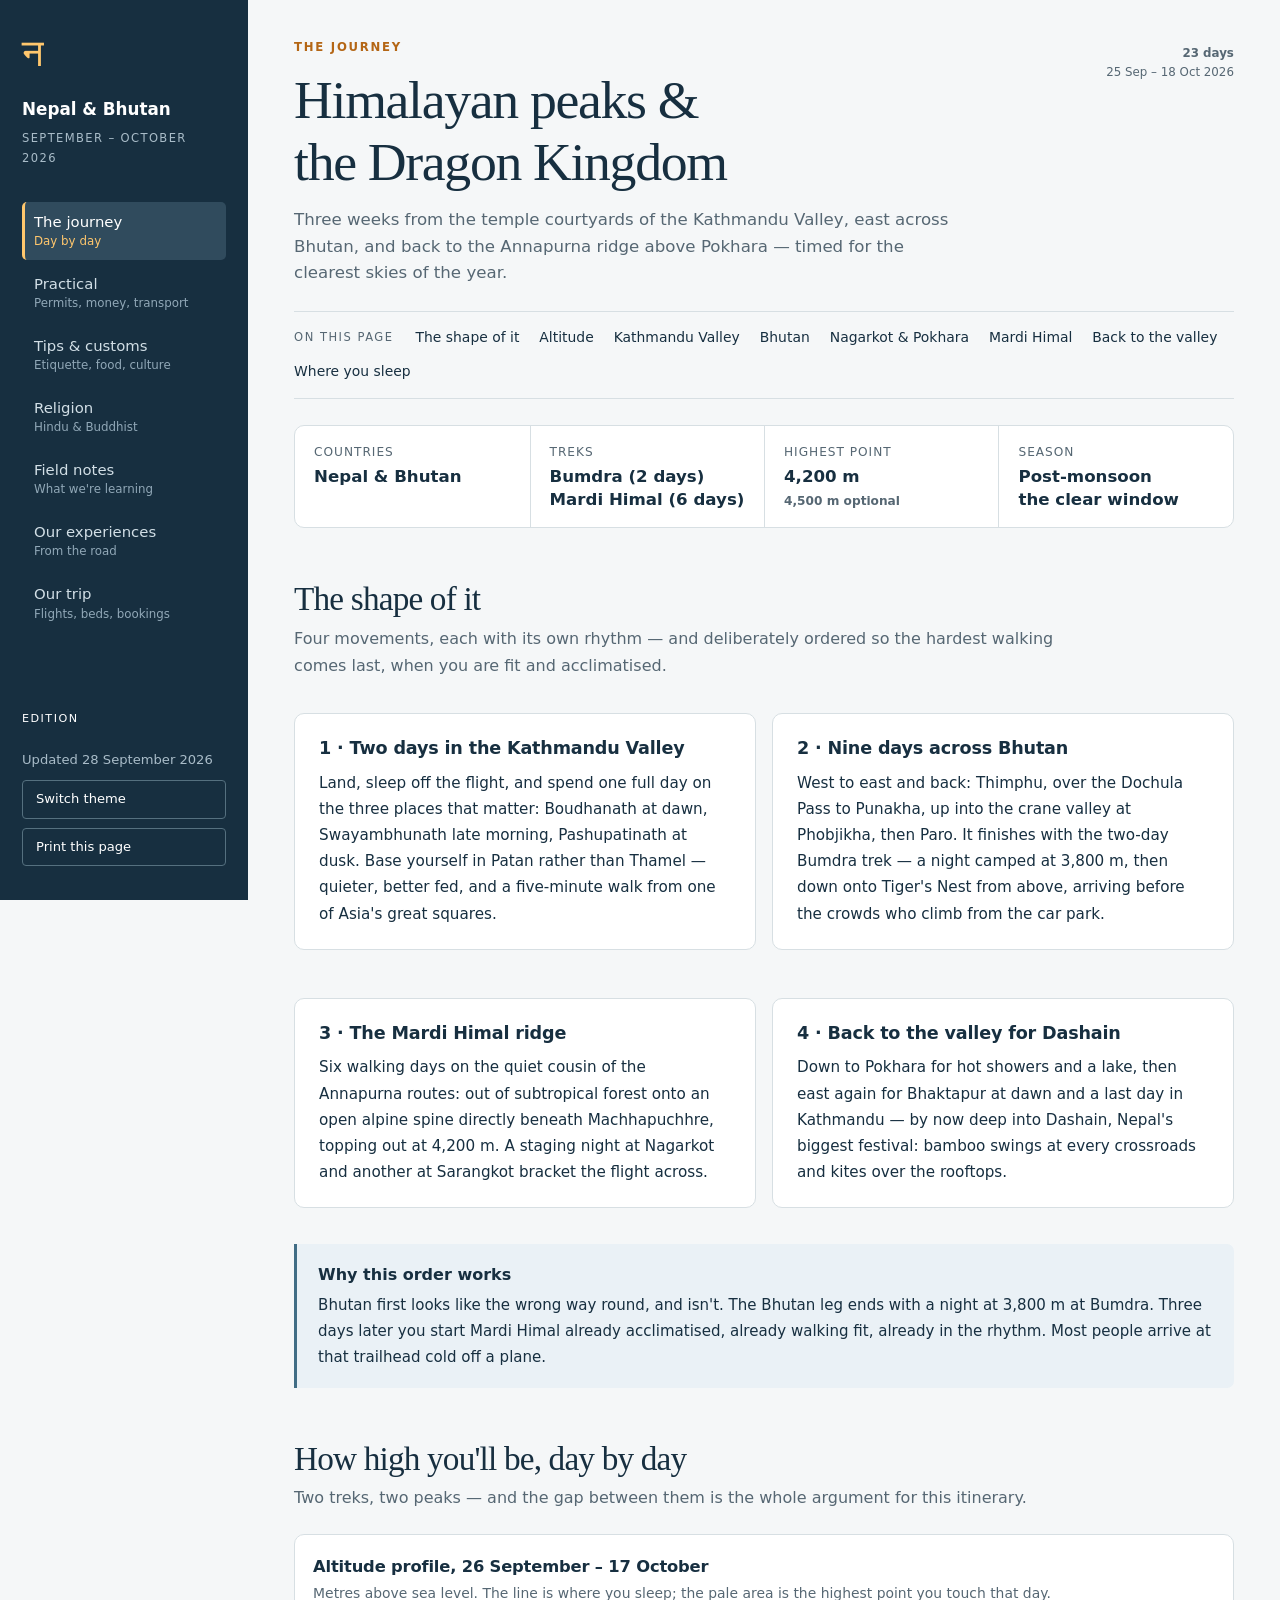
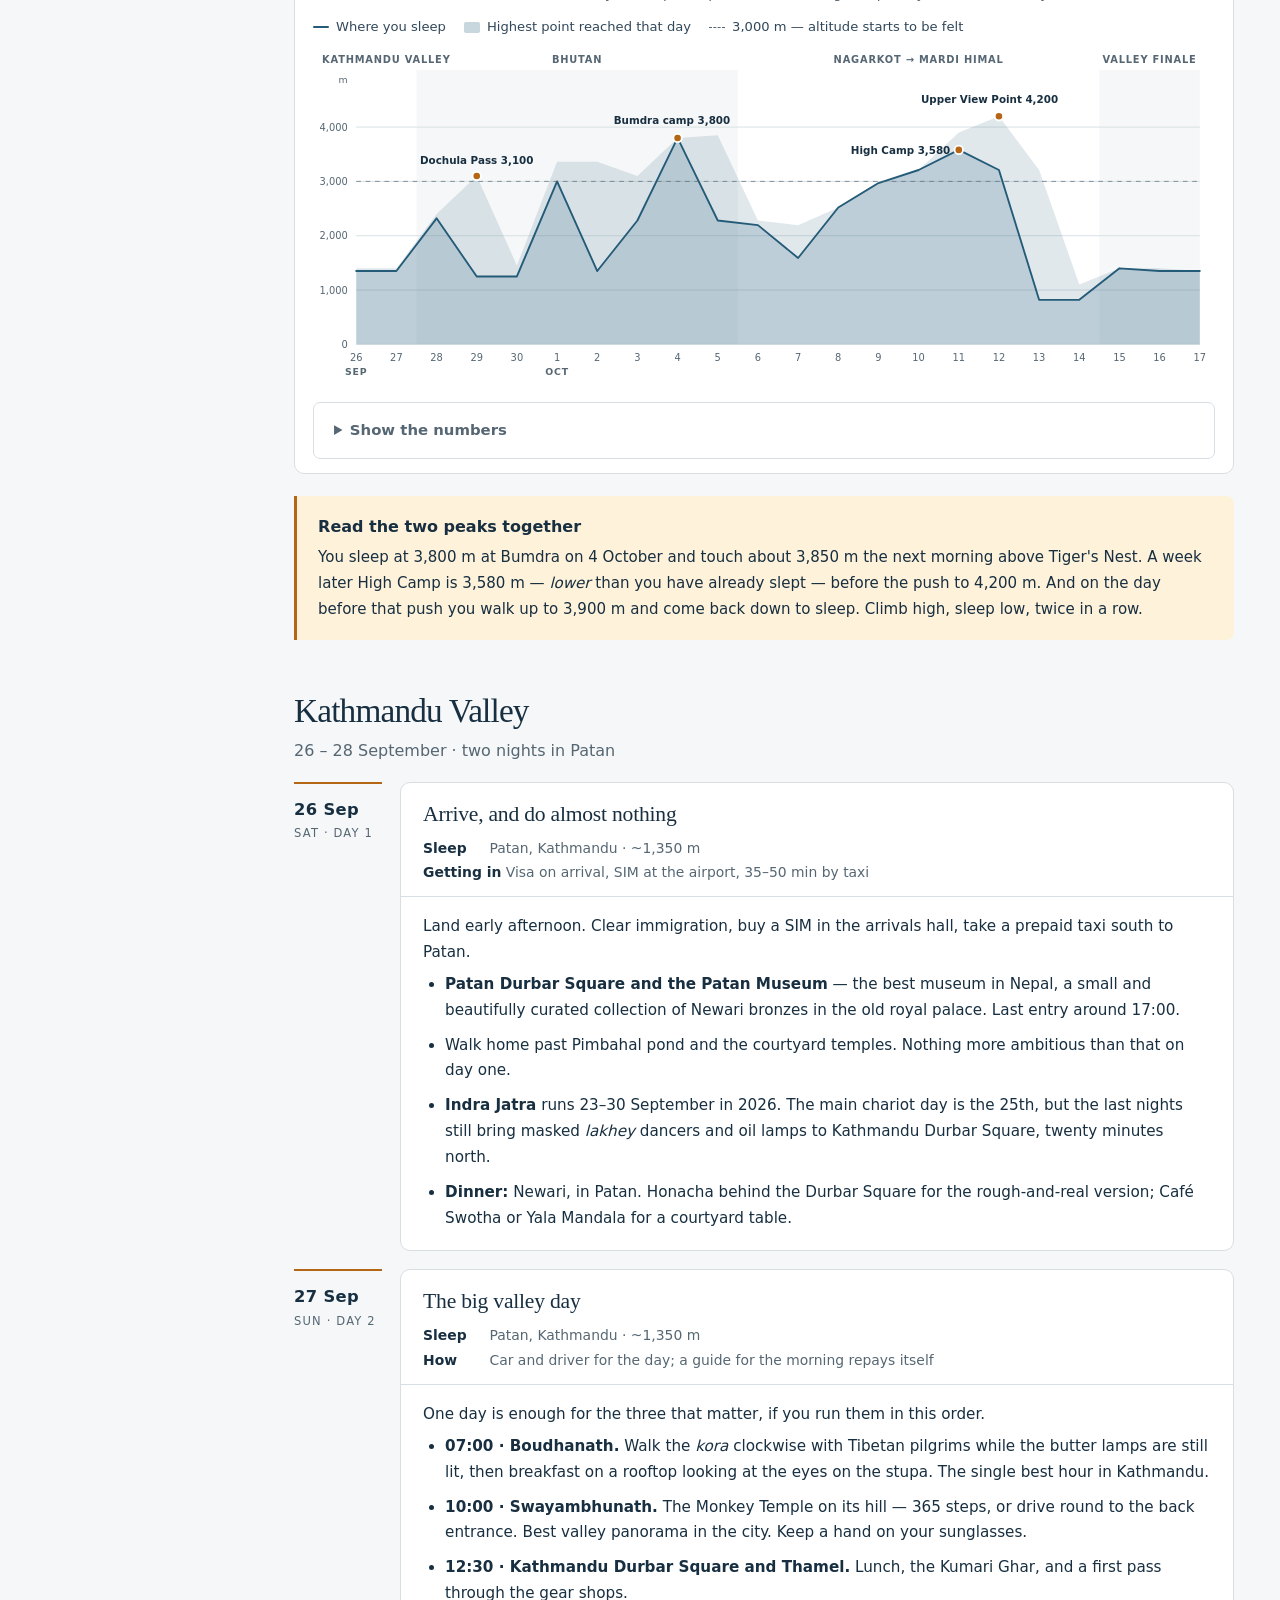
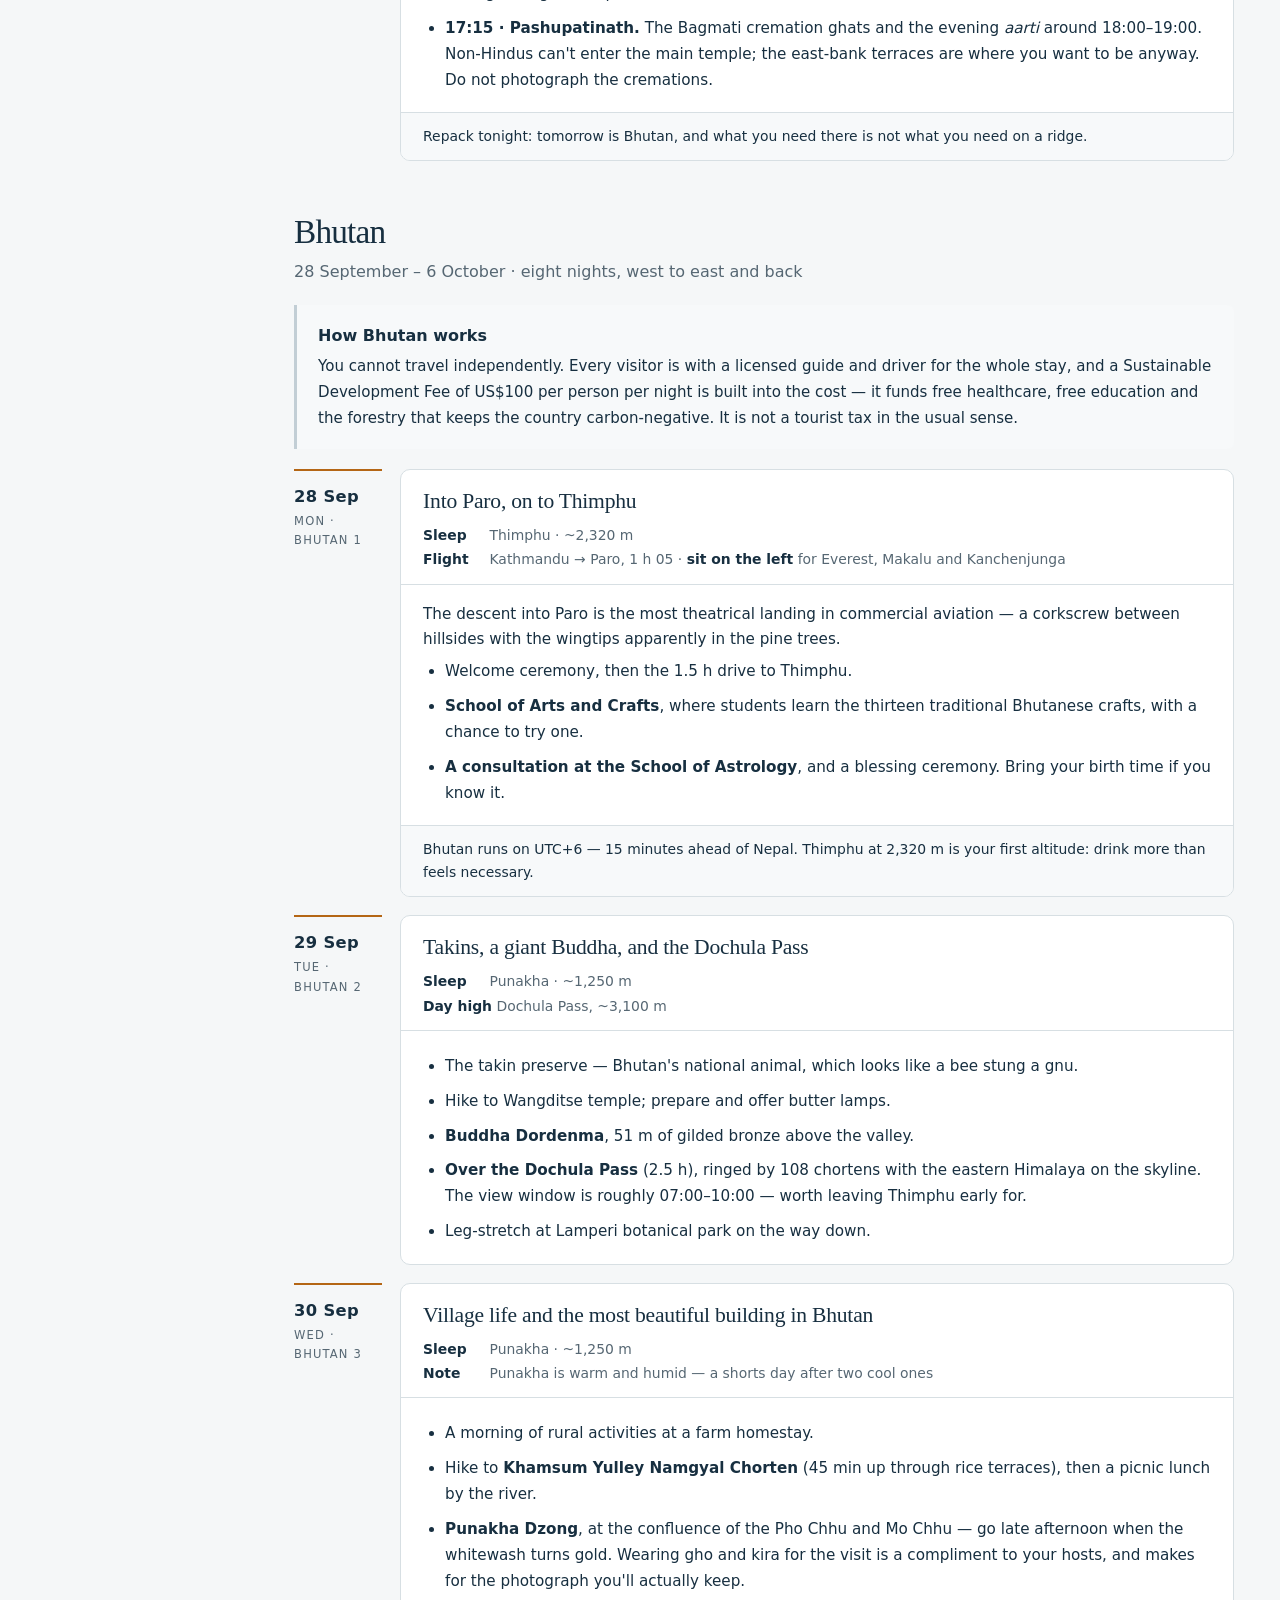
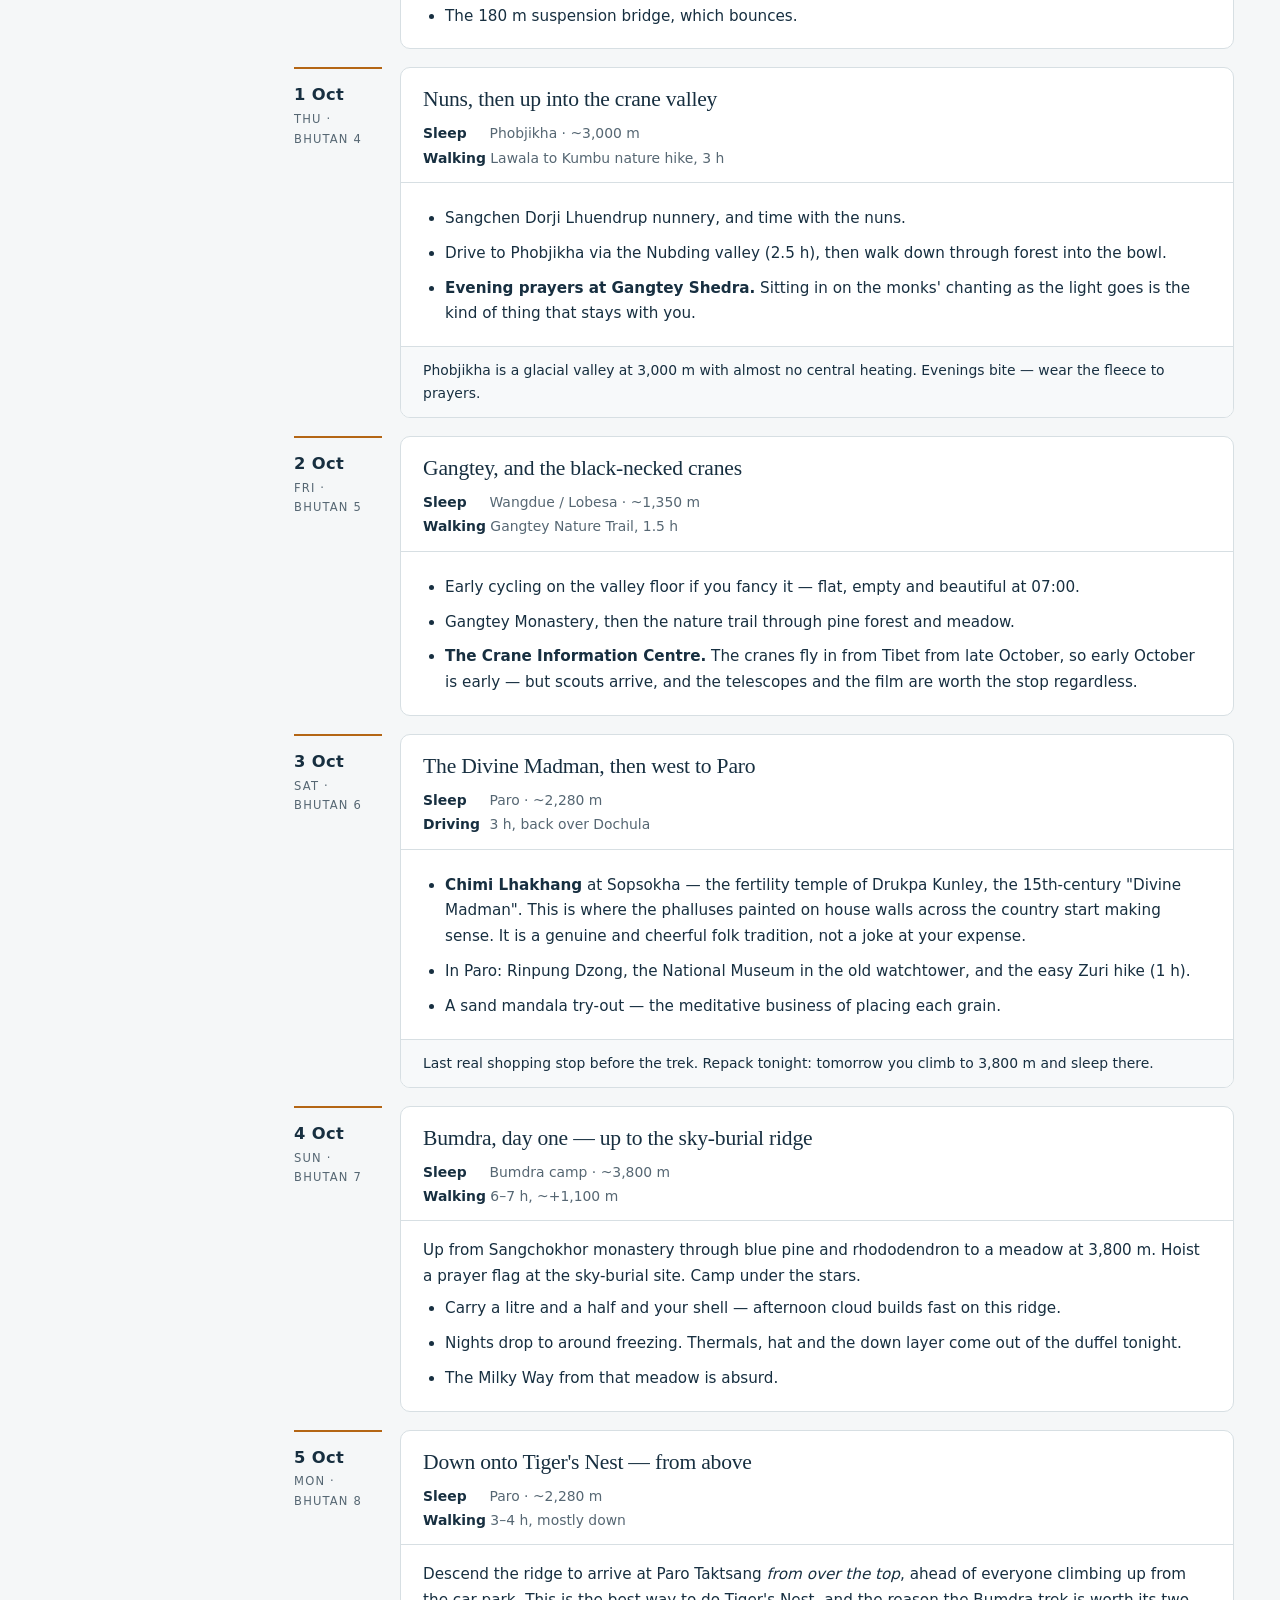
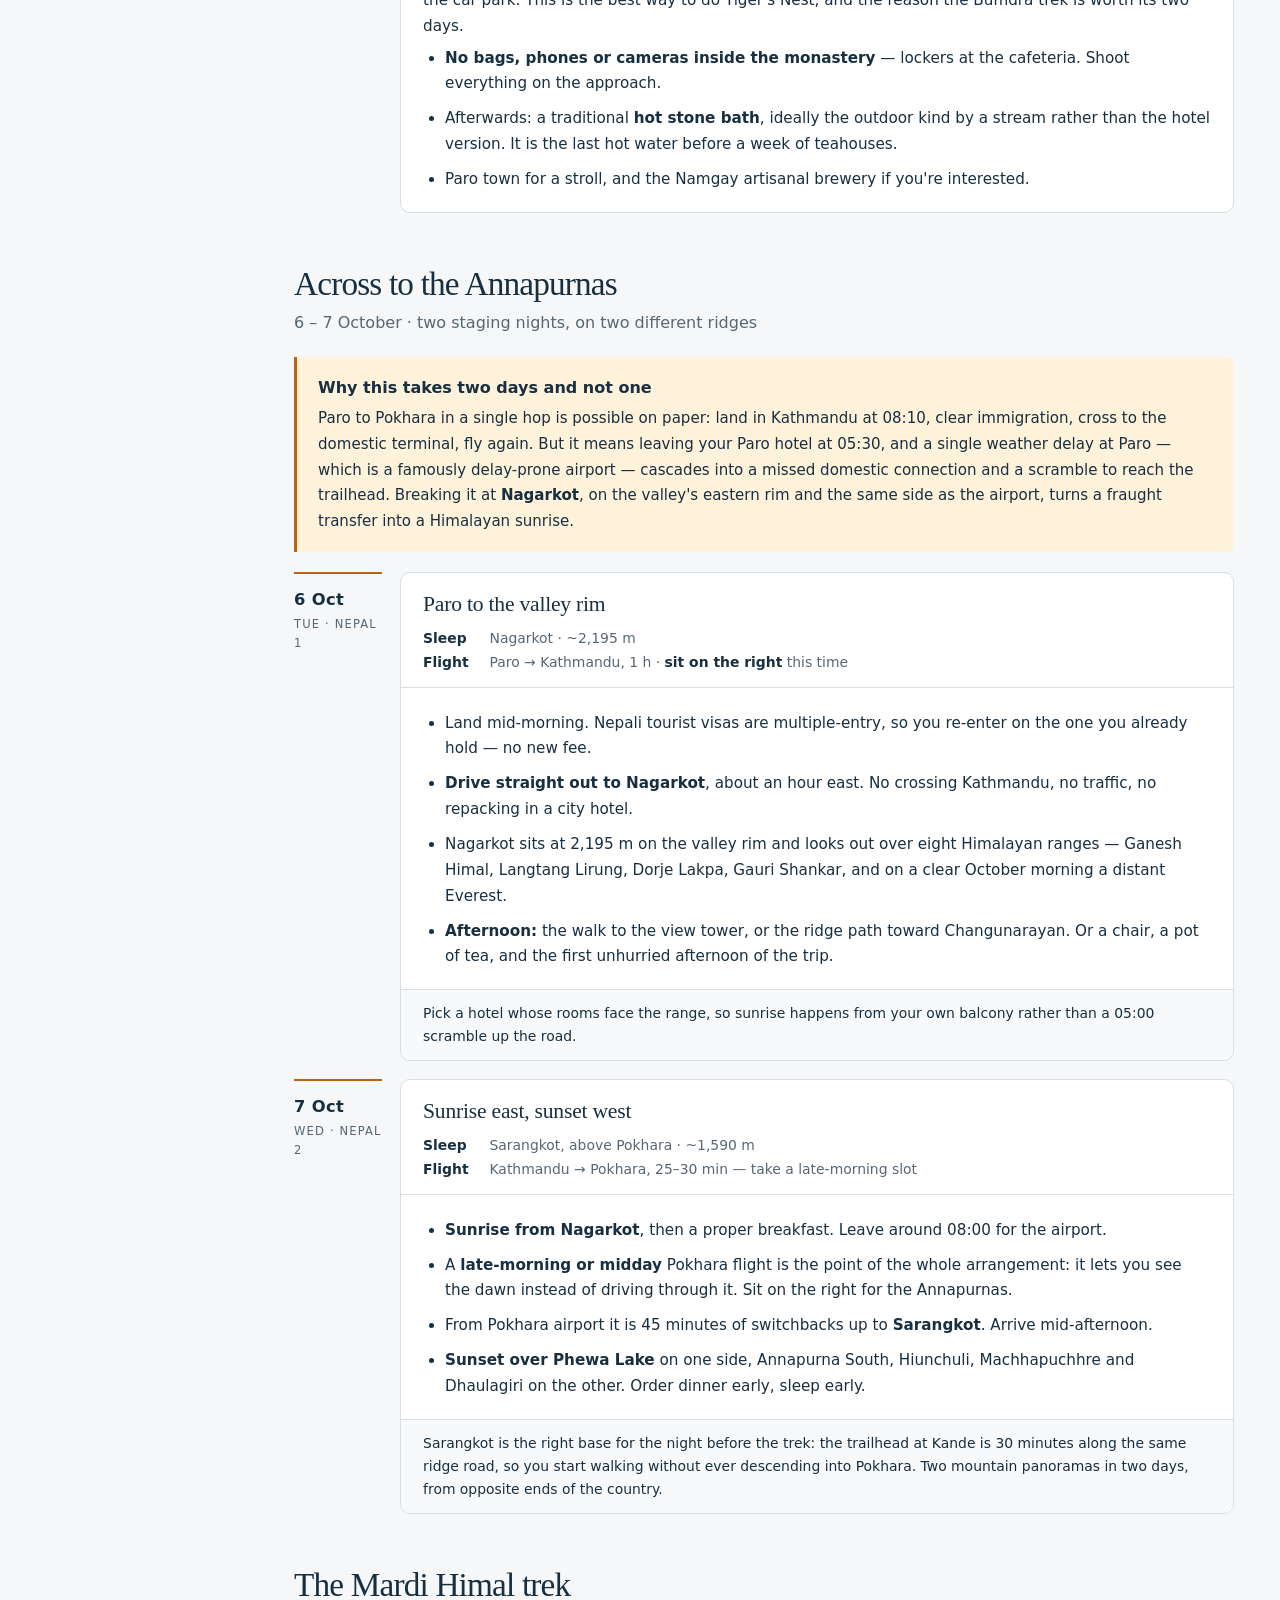
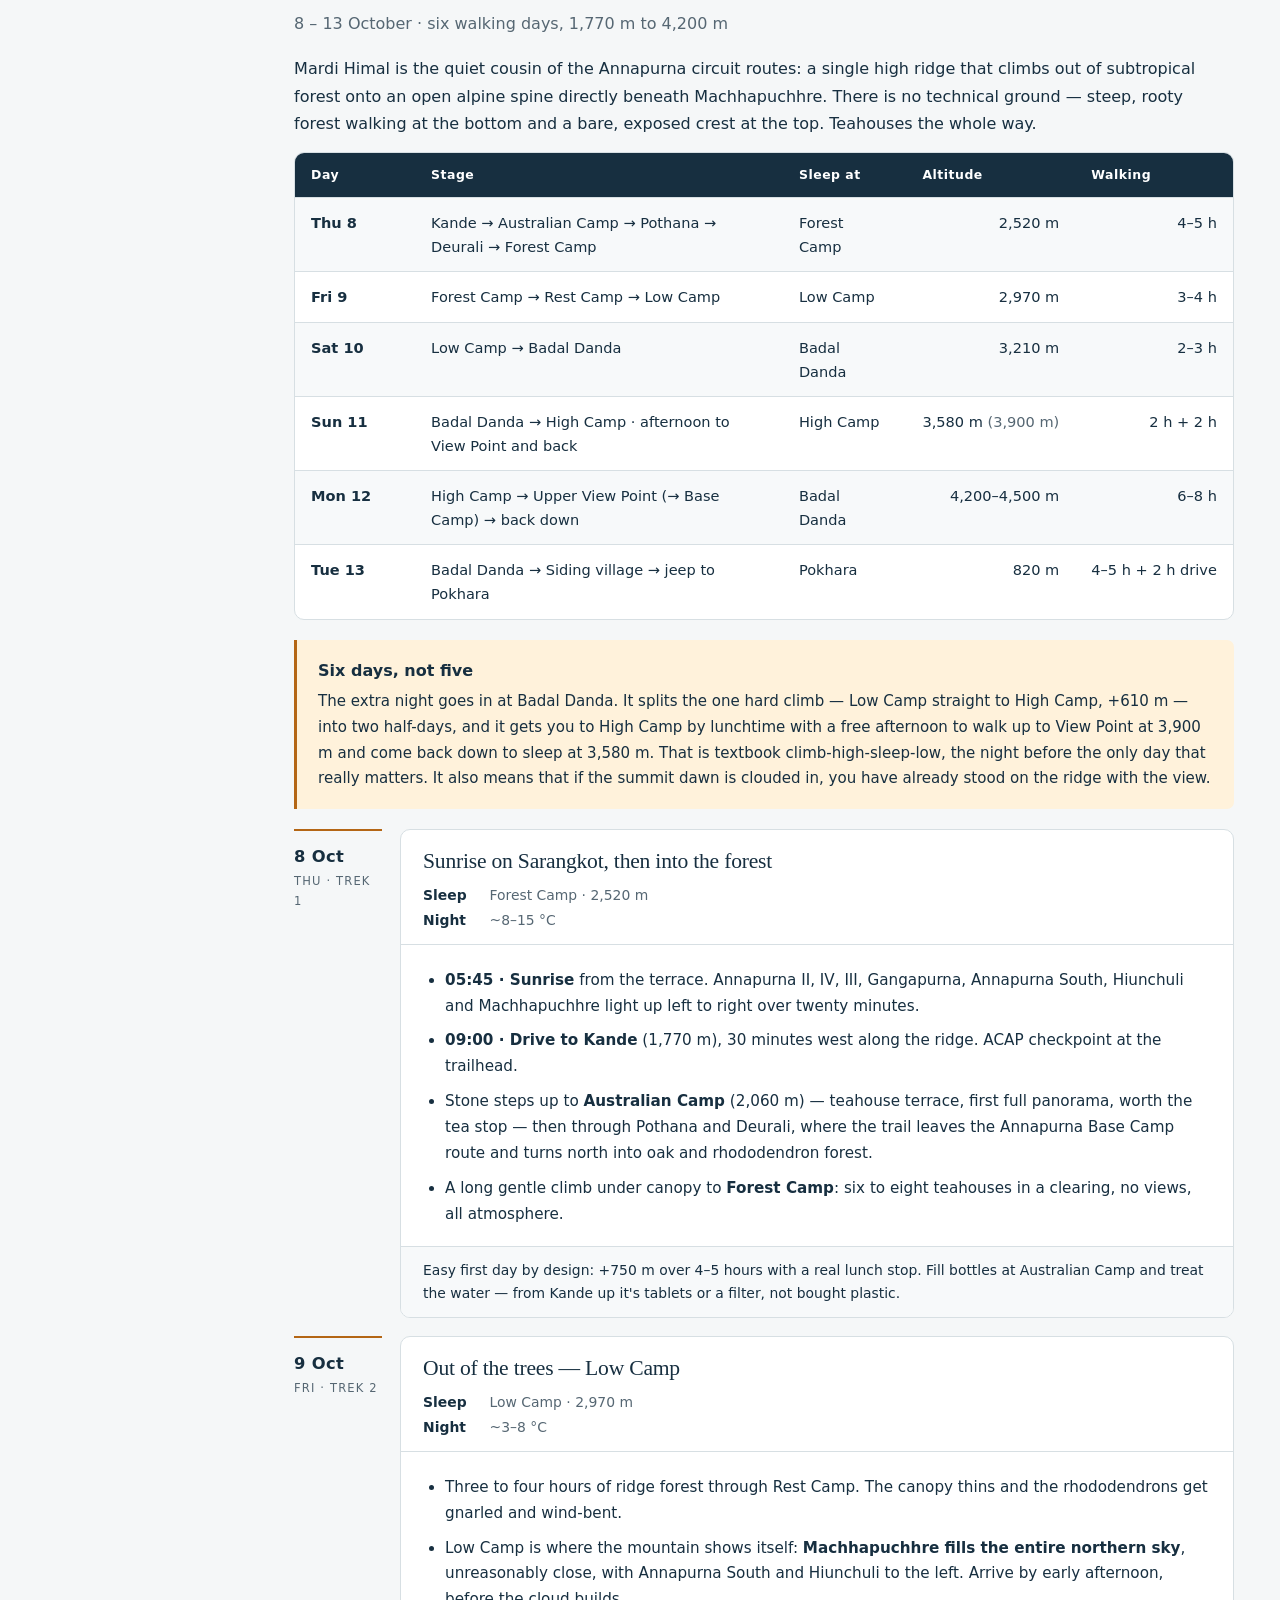
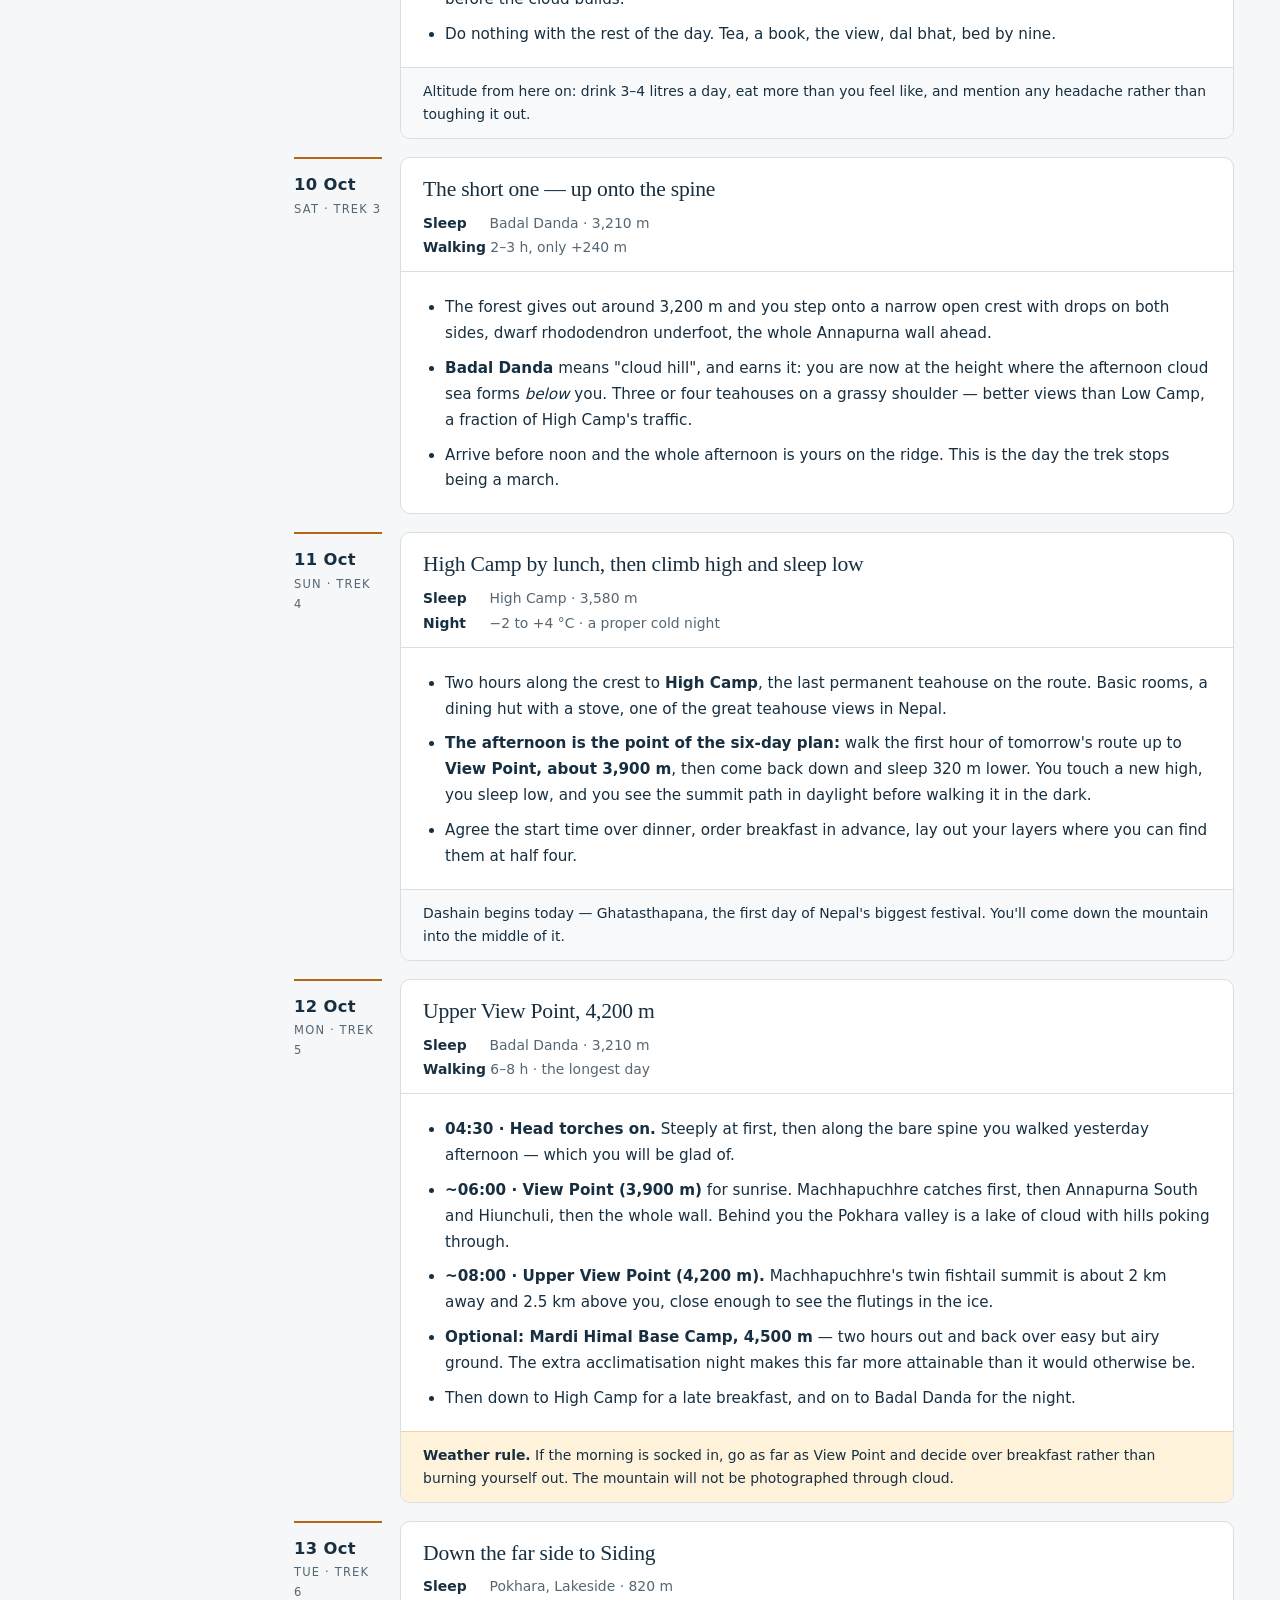
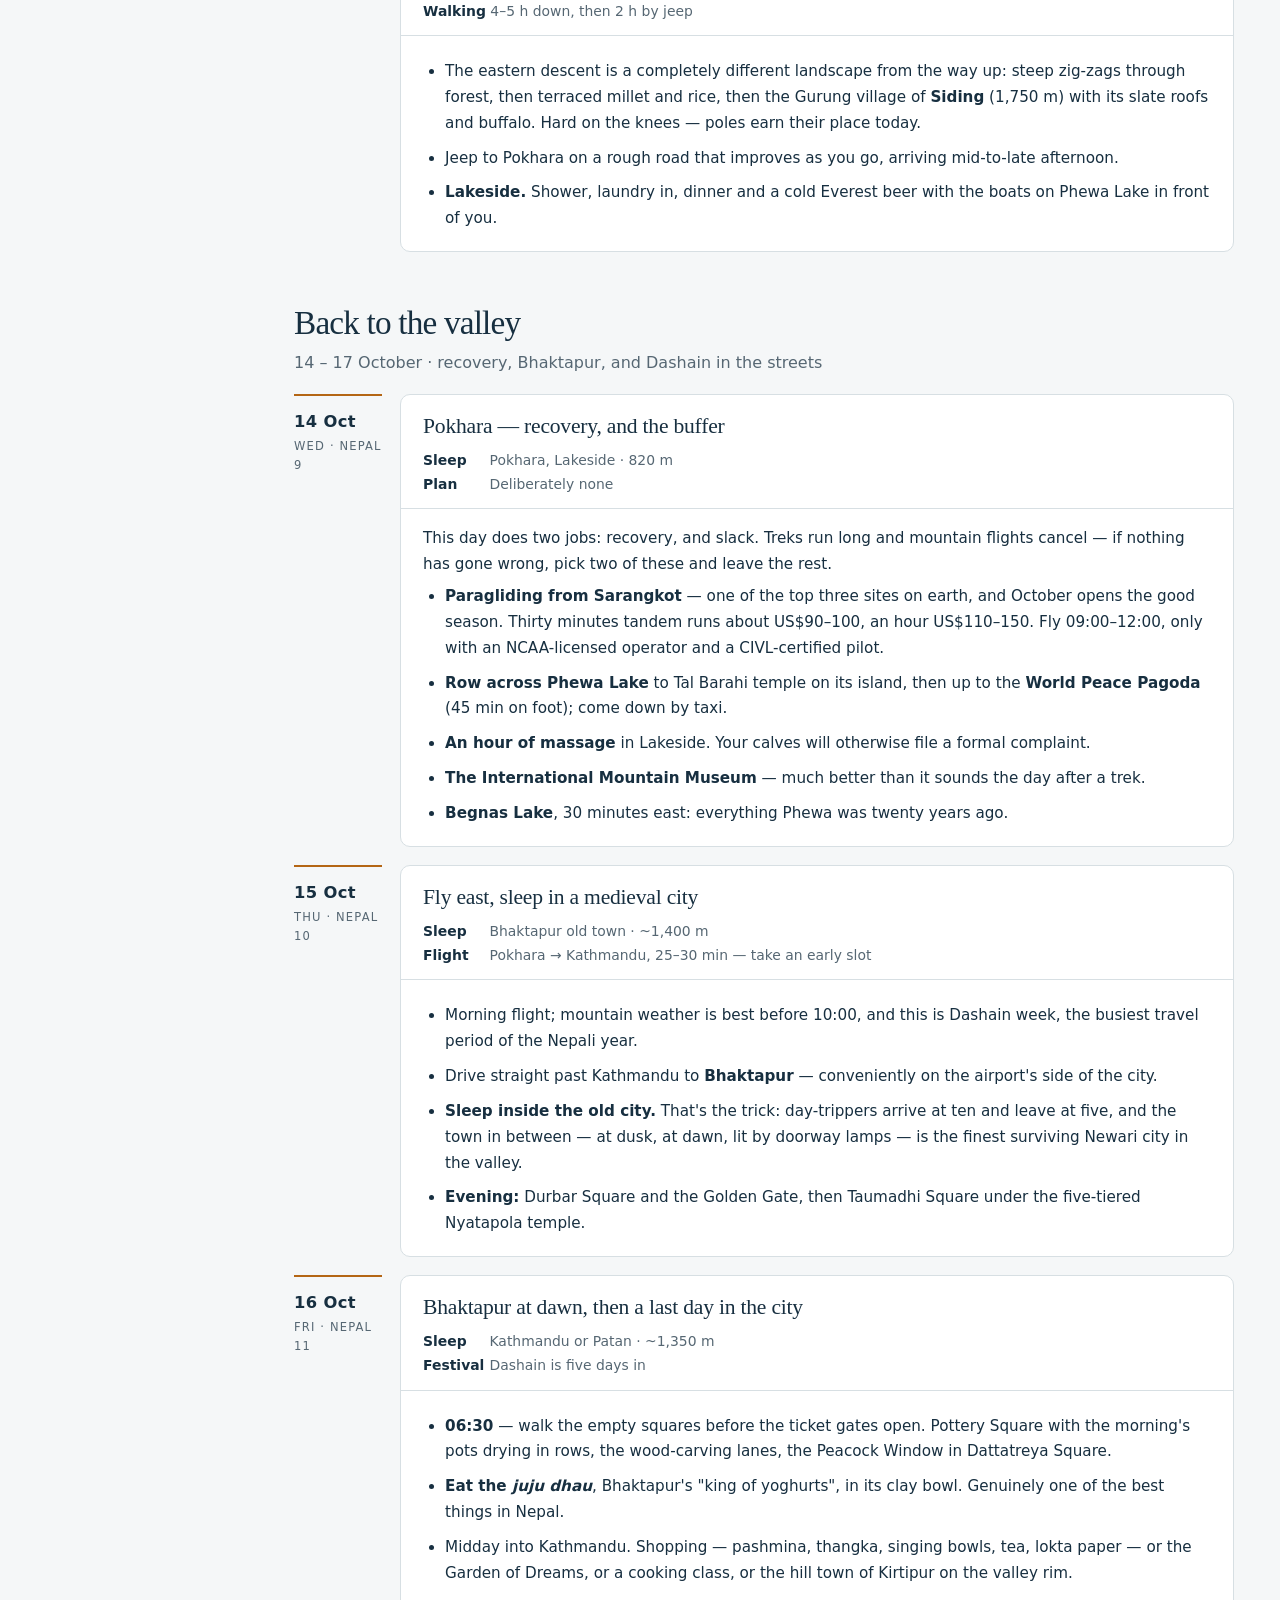
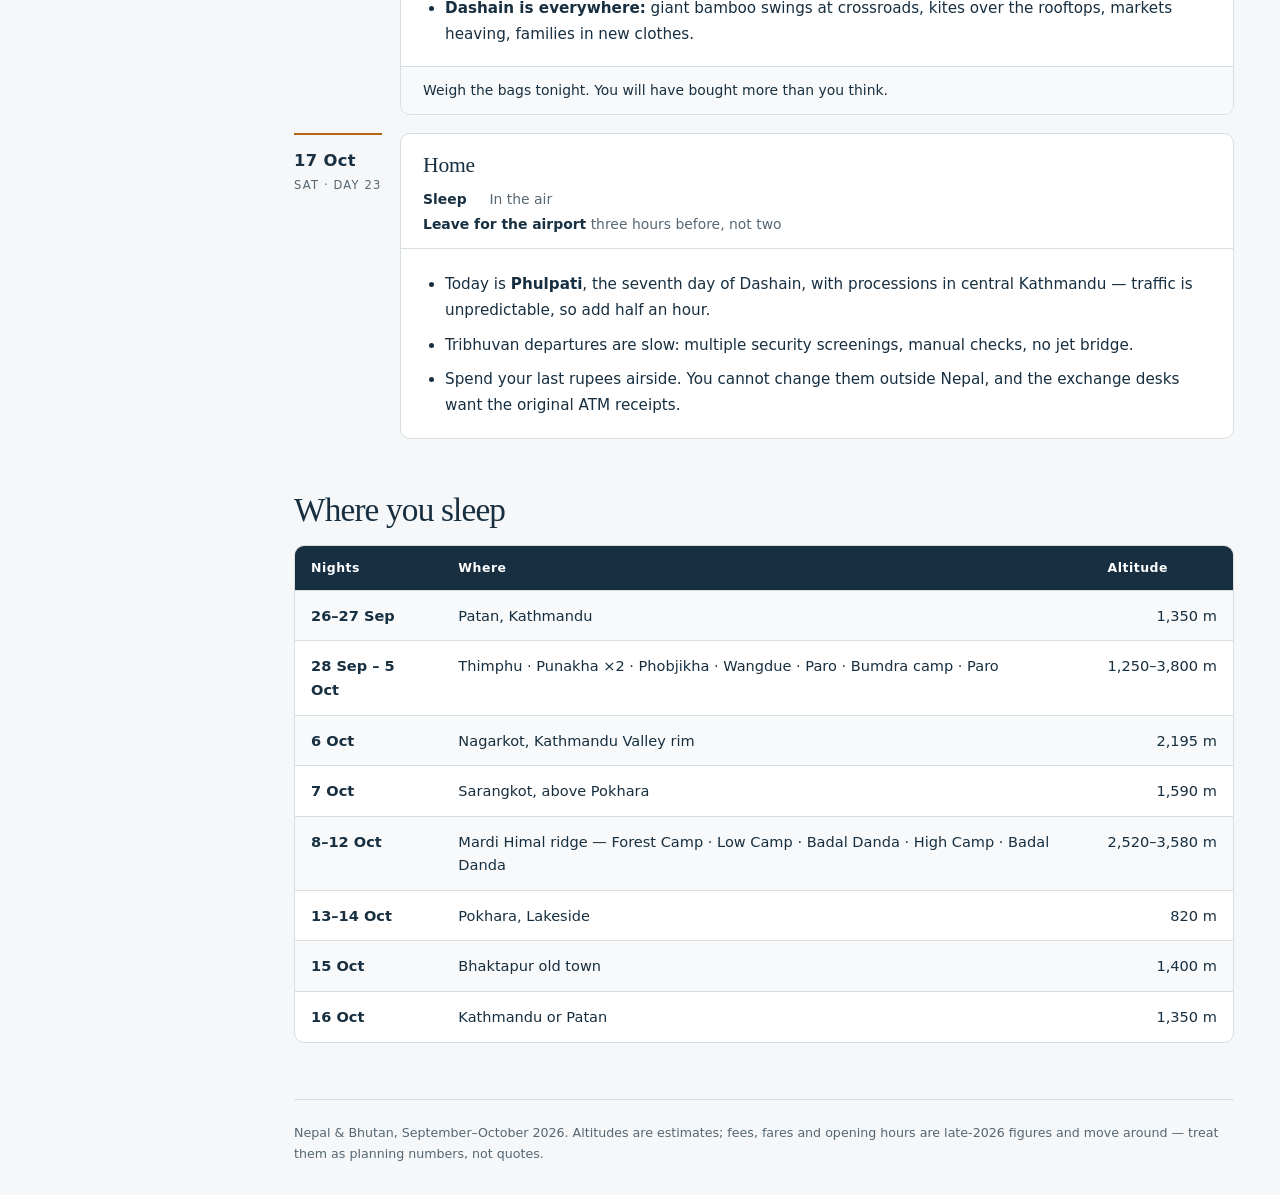
==== index.html @ f3c03db6 "Add day 2 in Bhutan: the takin preserve, the walk to Wangditse, Dochula Co-Authored-By: Claude Opus " ====
<!doctype html>
<html lang="en">
<head>
<meta charset="utf-8">
<meta name="robots" content="noindex, nofollow">
<meta name="viewport" content="width=device-width, initial-scale=1">
<title>The journey &middot; Nepal &amp; Bhutan 2026</title>
<link rel="stylesheet" href="assets/style.css?v=3">
</head>
<body>
<a class="skip" href="#main">Skip to content</a>
<div class="shell">
<aside class="sidebar">
  <a class="brand" href="index.html">
    <span class="brand-mark">&#2344;</span>
    <strong>Nepal &amp; Bhutan</strong>
    <span>SEPTEMBER &ndash; OCTOBER 2026</span>
  </a>
  <nav>
    <a href="index.html" aria-current="page">The journey <span>Day by day</span></a>
    <a href="practical.html">Practical <span>Permits, money, transport</span></a>
    <a href="tips.html">Tips &amp; customs <span>Etiquette, food, culture</span></a>
    <a href="religion.html">Religion <span>Hindu &amp; Buddhist</span></a>
    <a href="discoveries.html">Field notes <span>What we're learning</span></a>
    <a href="experiences.html">Our experiences <span>From the road</span></a>
    <a href="ours.html">Our trip <span>Flights, beds, bookings</span></a>
  </nav>
  <div class="side-bottom">
    <p class="lbl">EDITION</p>
    <p>Updated 28 September 2026</p>
    <button class="side-btn" onclick="var r=document.documentElement;r.dataset.theme=(r.dataset.theme==='dark'?'light':'dark')">Switch theme</button>
    <button class="side-btn" onclick="window.print()">Print this page</button>
  </div>
</aside>
<main id="main">
<div class="page-heading">
  <div>
    <span class="eyebrow">The journey</span>
    <h1>Himalayan peaks &amp;<br>the Dragon Kingdom</h1>
    <p class="intro">Three weeks from the temple courtyards of the Kathmandu Valley, east across Bhutan, and back to the Annapurna ridge above Pokhara — timed for the clearest skies of the year.</p>
  </div>
  <div class="edition"><strong>23 days</strong><br>25 Sep – 18 Oct 2026</div>
</div>

<div class="jump">
  <span class="jl">ON THIS PAGE</span>
  <a href="#shape">The shape of it</a>
  <a href="#altitude">Altitude</a>
  <a href="#valley">Kathmandu Valley</a>
  <a href="#bhutan">Bhutan</a>
  <a href="#annapurna">Nagarkot &amp; Pokhara</a>
  <a href="#mardi">Mardi Himal</a>
  <a href="#finale">Back to the valley</a>
  <a href="#beds">Where you sleep</a>
</div>

<div class="overview">
  <div><span>Countries</span><strong>Nepal &amp; Bhutan</strong></div>
  <div><span>Treks</span><strong>Bumdra (2 days)<br>Mardi Himal (6 days)</strong></div>
  <div><span>Highest point</span><strong>4,200 m<br><span style="text-transform:none;letter-spacing:0">4,500 m optional</span></strong></div>
  <div><span>Season</span><strong>Post-monsoon<br>the clear window</strong></div>
</div>

<section class="section" id="shape">
  <h2>The shape of it</h2>
  <p class="section-lead">Four movements, each with its own rhythm — and deliberately ordered so the hardest walking comes last, when you are fit and acclimatised.</p>
  <div class="grid two">
    <div class="panel">
      <h3>1 · Two days in the Kathmandu Valley</h3>
      <p>Land, sleep off the flight, and spend one full day on the three places that matter: Boudhanath at dawn, Swayambhunath late morning, Pashupatinath at dusk. Base yourself in Patan rather than Thamel — quieter, better fed, and a five-minute walk from one of Asia's great squares.</p>
    </div>
    <div class="panel">
      <h3>2 · Nine days across Bhutan</h3>
      <p>West to east and back: Thimphu, over the Dochula Pass to Punakha, up into the crane valley at Phobjikha, then Paro. It finishes with the two-day Bumdra trek — a night camped at 3,800 m, then down onto Tiger's Nest from above, arriving before the crowds who climb from the car park.</p>
    </div>
    <div class="panel">
      <h3>3 · The Mardi Himal ridge</h3>
      <p>Six walking days on the quiet cousin of the Annapurna routes: out of subtropical forest onto an open alpine spine directly beneath Machhapuchhre, topping out at 4,200 m. A staging night at Nagarkot and another at Sarangkot bracket the flight across.</p>
    </div>
    <div class="panel">
      <h3>4 · Back to the valley for Dashain</h3>
      <p>Down to Pokhara for hot showers and a lake, then east again for Bhaktapur at dawn and a last day in Kathmandu — by now deep into Dashain, Nepal's biggest festival: bamboo swings at every crossroads and kites over the rooftops.</p>
    </div>
  </div>

  <div class="notice">
    <strong>Why this order works</strong>
    <p>Bhutan first looks like the wrong way round, and isn't. The Bhutan leg ends with a night at 3,800 m at Bumdra. Three days later you start Mardi Himal already acclimatised, already walking fit, already in the rhythm. Most people arrive at that trailhead cold off a plane.</p>
  </div>
</section>

<section class="section" id="altitude">
  <h2>How high you'll be, day by day</h2>
  <p class="section-lead">Two treks, two peaks — and the gap between them is the whole argument for this itinerary.</p>

  <div class="viz-root">
    <figure class="viz-figure">
      <figcaption>Altitude profile, 26 September – 17 October</figcaption>
      <p class="viz-sub">Metres above sea level. The line is where you sleep; the pale area is the highest point you touch that day.</p>

      <div class="viz-legend">
        <span><i class="viz-key-line"></i>Where you sleep</span>
        <span><i class="viz-key-fill"></i>Highest point reached that day</span>
        <span><i class="viz-key-dash"></i>3,000 m — altitude starts to be felt</span>
      </div>

      <div class="viz-scroll">
      <svg class="viz-svg" id="altSvg" viewBox="0 0 960 372" role="img"
           aria-label="Altitude profile from 26 September to 17 October 2026. Around 1,350 metres in the Kathmandu Valley, rising across Bhutan to a camp at 3,800 metres at Bumdra on 4 October, a staging night at 2,195 metres in Nagarkot, then climbing the Mardi Himal ridge to 3,580 metres at High Camp on 11 October and a high point of 4,200 metres on 12 October, before returning to the valley at around 1,350 metres."></svg>
      </div>

      <div class="viz-tip" id="altTip" aria-hidden="true"></div>

      <details class="viz-table">
        <summary>Show the numbers</summary>
        <div class="table-wrap"><table id="altTable">
          <thead><tr><th>Date</th><th>Where you sleep</th><th class="num">Sleeping altitude</th><th class="num">Day's high point</th></tr></thead>
          <tbody></tbody>
        </table></div>
      </details>
    </figure>
  </div>

  <div class="notice amber">
    <strong>Read the two peaks together</strong>
    <p>You sleep at 3,800 m at Bumdra on 4 October and touch about 3,850 m the next morning above Tiger's Nest. A week later High Camp is 3,580 m — <em>lower</em> than you have already slept — before the push to 4,200 m. And on the day before that push you walk up to 3,900 m and come back down to sleep. Climb high, sleep low, twice in a row.</p>
  </div>
</section>

<section class="section" id="valley">
  <h2>Kathmandu Valley</h2>
  <p class="section-lead">26 – 28 September · two nights in Patan</p>

  <div class="day">
    <div class="date"><strong>26 Sep</strong><span>Sat · Day 1</span></div>
    <div class="day-content">
      <div class="day-top"><h3>Arrive, and do almost nothing</h3></div>
      <div class="day-meta"><div><b>Sleep</b> Patan, Kathmandu · ~1,350 m</div><div><b>Getting in</b> Visa on arrival, SIM at the airport, 35–50 min by taxi</div></div>
      <div class="day-body">
        <p>Land early afternoon. Clear immigration, buy a SIM in the arrivals hall, take a prepaid taxi south to Patan.</p>
        <ul>
          <li><b>Patan Durbar Square and the Patan Museum</b> — the best museum in Nepal, a small and beautifully curated collection of Newari bronzes in the old royal palace. Last entry around 17:00.</li>
          <li>Walk home past Pimbahal pond and the courtyard temples. Nothing more ambitious than that on day one.</li>
          <li><b>Indra Jatra</b> runs 23–30 September in 2026. The main chariot day is the 25th, but the last nights still bring masked <em>lakhey</em> dancers and oil lamps to Kathmandu Durbar Square, twenty minutes north.</li>
          <li><b>Dinner:</b> Newari, in Patan. Honacha behind the Durbar Square for the rough-and-real version; Café Swotha or Yala Mandala for a courtyard table.</li>
        </ul>
      </div>
    </div>
  </div>

  <div class="day">
    <div class="date"><strong>27 Sep</strong><span>Sun · Day 2</span></div>
    <div class="day-content">
      <div class="day-top"><h3>The big valley day</h3></div>
      <div class="day-meta"><div><b>Sleep</b> Patan, Kathmandu · ~1,350 m</div><div><b>How</b> Car and driver for the day; a guide for the morning repays itself</div></div>
      <div class="day-body">
        <p>One day is enough for the three that matter, if you run them in this order.</p>
        <ul>
          <li><b>07:00 · Boudhanath.</b> Walk the <em>kora</em> clockwise with Tibetan pilgrims while the butter lamps are still lit, then breakfast on a rooftop looking at the eyes on the stupa. The single best hour in Kathmandu.</li>
          <li><b>10:00 · Swayambhunath.</b> The Monkey Temple on its hill — 365 steps, or drive round to the back entrance. Best valley panorama in the city. Keep a hand on your sunglasses.</li>
          <li><b>12:30 · Kathmandu Durbar Square and Thamel.</b> Lunch, the Kumari Ghar, and a first pass through the gear shops.</li>
          <li><b>17:15 · Pashupatinath.</b> The Bagmati cremation ghats and the evening <em>aarti</em> around 18:00–19:00. Non-Hindus can't enter the main temple; the east-bank terraces are where you want to be anyway. Do not photograph the cremations.</li>
        </ul>
      </div>
      <div class="day-extra">Repack tonight: tomorrow is Bhutan, and what you need there is not what you need on a ridge.</div>
    </div>
  </div>
</section>

<section class="section" id="bhutan">
  <h2>Bhutan</h2>
  <p class="section-lead">28 September – 6 October · eight nights, west to east and back</p>

  <div class="notice plain">
    <strong>How Bhutan works</strong>
    <p>You cannot travel independently. Every visitor is with a licensed guide and driver for the whole stay, and a Sustainable Development Fee of US$100 per person per night is built into the cost — it funds free healthcare, free education and the forestry that keeps the country carbon-negative. It is not a tourist tax in the usual sense.</p>
  </div>

  <div class="day">
    <div class="date"><strong>28 Sep</strong><span>Mon · Bhutan 1</span></div>
    <div class="day-content">
      <div class="day-top"><h3>Into Paro, on to Thimphu</h3></div>
      <div class="day-meta"><div><b>Sleep</b> Thimphu · ~2,320 m</div><div><b>Flight</b> Kathmandu → Paro, 1 h 05 · <b>sit on the left</b> for Everest, Makalu and Kanchenjunga</div></div>
      <div class="day-body">
        <p>The descent into Paro is the most theatrical landing in commercial aviation — a corkscrew between hillsides with the wingtips apparently in the pine trees.</p>
        <ul>
          <li>Welcome ceremony, then the 1.5 h drive to Thimphu.</li>
          <li><b>School of Arts and Crafts</b>, where students learn the thirteen traditional Bhutanese crafts, with a chance to try one.</li>
          <li><b>A consultation at the School of Astrology</b>, and a blessing ceremony. Bring your birth time if you know it.</li>
        </ul>
      </div>
      <div class="day-extra">Bhutan runs on UTC+6 — 15 minutes ahead of Nepal. Thimphu at 2,320 m is your first altitude: drink more than feels necessary.</div>
    </div>
  </div>

  <div class="day">
    <div class="date"><strong>29 Sep</strong><span>Tue · Bhutan 2</span></div>
    <div class="day-content">
      <div class="day-top"><h3>Takins, a giant Buddha, and the Dochula Pass</h3></div>
      <div class="day-meta"><div><b>Sleep</b> Punakha · ~1,250 m</div><div><b>Day high</b> Dochula Pass, ~3,100 m</div></div>
      <div class="day-body">
        <ul>
          <li>The takin preserve — Bhutan's national animal, which looks like a bee stung a gnu.</li>
          <li>Hike to Wangditse temple; prepare and offer butter lamps.</li>
          <li><b>Buddha Dordenma</b>, 51 m of gilded bronze above the valley.</li>
          <li><b>Over the Dochula Pass</b> (2.5 h), ringed by 108 chortens with the eastern Himalaya on the skyline. The view window is roughly 07:00–10:00 — worth leaving Thimphu early for.</li>
          <li>Leg-stretch at Lamperi botanical park on the way down.</li>
        </ul>
      </div>
    </div>
  </div>

  <div class="day">
    <div class="date"><strong>30 Sep</strong><span>Wed · Bhutan 3</span></div>
    <div class="day-content">
      <div class="day-top"><h3>Village life and the most beautiful building in Bhutan</h3></div>
      <div class="day-meta"><div><b>Sleep</b> Punakha · ~1,250 m</div><div><b>Note</b> Punakha is warm and humid — a shorts day after two cool ones</div></div>
      <div class="day-body">
        <ul>
          <li>A morning of rural activities at a farm homestay.</li>
          <li>Hike to <b>Khamsum Yulley Namgyal Chorten</b> (45 min up through rice terraces), then a picnic lunch by the river.</li>
          <li><b>Punakha Dzong</b>, at the confluence of the Pho Chhu and Mo Chhu — go late afternoon when the whitewash turns gold. Wearing gho and kira for the visit is a compliment to your hosts, and makes for the photograph you'll actually keep.</li>
          <li>The 180 m suspension bridge, which bounces.</li>
        </ul>
      </div>
    </div>
  </div>

  <div class="day">
    <div class="date"><strong>1 Oct</strong><span>Thu · Bhutan 4</span></div>
    <div class="day-content">
      <div class="day-top"><h3>Nuns, then up into the crane valley</h3></div>
      <div class="day-meta"><div><b>Sleep</b> Phobjikha · ~3,000 m</div><div><b>Walking</b> Lawala to Kumbu nature hike, 3 h</div></div>
      <div class="day-body">
        <ul>
          <li>Sangchen Dorji Lhuendrup nunnery, and time with the nuns.</li>
          <li>Drive to Phobjikha via the Nubding valley (2.5 h), then walk down through forest into the bowl.</li>
          <li><b>Evening prayers at Gangtey Shedra.</b> Sitting in on the monks' chanting as the light goes is the kind of thing that stays with you.</li>
        </ul>
      </div>
      <div class="day-extra">Phobjikha is a glacial valley at 3,000 m with almost no central heating. Evenings bite — wear the fleece to prayers.</div>
    </div>
  </div>

  <div class="day">
    <div class="date"><strong>2 Oct</strong><span>Fri · Bhutan 5</span></div>
    <div class="day-content">
      <div class="day-top"><h3>Gangtey, and the black-necked cranes</h3></div>
      <div class="day-meta"><div><b>Sleep</b> Wangdue / Lobesa · ~1,350 m</div><div><b>Walking</b> Gangtey Nature Trail, 1.5 h</div></div>
      <div class="day-body">
        <ul>
          <li>Early cycling on the valley floor if you fancy it — flat, empty and beautiful at 07:00.</li>
          <li>Gangtey Monastery, then the nature trail through pine forest and meadow.</li>
          <li><b>The Crane Information Centre.</b> The cranes fly in from Tibet from late October, so early October is early — but scouts arrive, and the telescopes and the film are worth the stop regardless.</li>
        </ul>
      </div>
    </div>
  </div>

  <div class="day">
    <div class="date"><strong>3 Oct</strong><span>Sat · Bhutan 6</span></div>
    <div class="day-content">
      <div class="day-top"><h3>The Divine Madman, then west to Paro</h3></div>
      <div class="day-meta"><div><b>Sleep</b> Paro · ~2,280 m</div><div><b>Driving</b> 3 h, back over Dochula</div></div>
      <div class="day-body">
        <ul>
          <li><b>Chimi Lhakhang</b> at Sopsokha — the fertility temple of Drukpa Kunley, the 15th-century "Divine Madman". This is where the phalluses painted on house walls across the country start making sense. It is a genuine and cheerful folk tradition, not a joke at your expense.</li>
          <li>In Paro: Rinpung Dzong, the National Museum in the old watchtower, and the easy Zuri hike (1 h).</li>
          <li>A sand mandala try-out — the meditative business of placing each grain.</li>
        </ul>
      </div>
      <div class="day-extra">Last real shopping stop before the trek. Repack tonight: tomorrow you climb to 3,800 m and sleep there.</div>
    </div>
  </div>

  <div class="day">
    <div class="date"><strong>4 Oct</strong><span>Sun · Bhutan 7</span></div>
    <div class="day-content">
      <div class="day-top"><h3>Bumdra, day one — up to the sky-burial ridge</h3></div>
      <div class="day-meta"><div><b>Sleep</b> Bumdra camp · ~3,800 m</div><div><b>Walking</b> 6–7 h, ~+1,100 m</div></div>
      <div class="day-body">
        <p>Up from Sangchokhor monastery through blue pine and rhododendron to a meadow at 3,800 m. Hoist a prayer flag at the sky-burial site. Camp under the stars.</p>
        <ul>
          <li>Carry a litre and a half and your shell — afternoon cloud builds fast on this ridge.</li>
          <li>Nights drop to around freezing. Thermals, hat and the down layer come out of the duffel tonight.</li>
          <li>The Milky Way from that meadow is absurd.</li>
        </ul>
      </div>
    </div>
  </div>

  <div class="day">
    <div class="date"><strong>5 Oct</strong><span>Mon · Bhutan 8</span></div>
    <div class="day-content">
      <div class="day-top"><h3>Down onto Tiger's Nest — from above</h3></div>
      <div class="day-meta"><div><b>Sleep</b> Paro · ~2,280 m</div><div><b>Walking</b> 3–4 h, mostly down</div></div>
      <div class="day-body">
        <p>Descend the ridge to arrive at Paro Taktsang <em>from over the top</em>, ahead of everyone climbing up from the car park. This is the best way to do Tiger's Nest, and the reason the Bumdra trek is worth its two days.</p>
        <ul>
          <li><b>No bags, phones or cameras inside the monastery</b> — lockers at the cafeteria. Shoot everything on the approach.</li>
          <li>Afterwards: a traditional <b>hot stone bath</b>, ideally the outdoor kind by a stream rather than the hotel version. It is the last hot water before a week of teahouses.</li>
          <li>Paro town for a stroll, and the Namgay artisanal brewery if you're interested.</li>
        </ul>
      </div>
    </div>
  </div>
</section>

<section class="section" id="annapurna">
  <h2>Across to the Annapurnas</h2>
  <p class="section-lead">6 – 7 October · two staging nights, on two different ridges</p>

  <div class="notice amber">
    <strong>Why this takes two days and not one</strong>
    <p>Paro to Pokhara in a single hop is possible on paper: land in Kathmandu at 08:10, clear immigration, cross to the domestic terminal, fly again. But it means leaving your Paro hotel at 05:30, and a single weather delay at Paro — which is a famously delay-prone airport — cascades into a missed domestic connection and a scramble to reach the trailhead. Breaking it at <b>Nagarkot</b>, on the valley's eastern rim and the same side as the airport, turns a fraught transfer into a Himalayan sunrise.</p>
  </div>

  <div class="day">
    <div class="date"><strong>6 Oct</strong><span>Tue · Nepal 1</span></div>
    <div class="day-content">
      <div class="day-top"><h3>Paro to the valley rim</h3></div>
      <div class="day-meta"><div><b>Sleep</b> Nagarkot · ~2,195 m</div><div><b>Flight</b> Paro → Kathmandu, 1 h · <b>sit on the right</b> this time</div></div>
      <div class="day-body">
        <ul>
          <li>Land mid-morning. Nepali tourist visas are multiple-entry, so you re-enter on the one you already hold — no new fee.</li>
          <li><b>Drive straight out to Nagarkot</b>, about an hour east. No crossing Kathmandu, no traffic, no repacking in a city hotel.</li>
          <li>Nagarkot sits at 2,195 m on the valley rim and looks out over eight Himalayan ranges — Ganesh Himal, Langtang Lirung, Dorje Lakpa, Gauri Shankar, and on a clear October morning a distant Everest.</li>
          <li><b>Afternoon:</b> the walk to the view tower, or the ridge path toward Changunarayan. Or a chair, a pot of tea, and the first unhurried afternoon of the trip.</li>
        </ul>
      </div>
      <div class="day-extra">Pick a hotel whose rooms face the range, so sunrise happens from your own balcony rather than a 05:00 scramble up the road.</div>
    </div>
  </div>

  <div class="day">
    <div class="date"><strong>7 Oct</strong><span>Wed · Nepal 2</span></div>
    <div class="day-content">
      <div class="day-top"><h3>Sunrise east, sunset west</h3></div>
      <div class="day-meta"><div><b>Sleep</b> Sarangkot, above Pokhara · ~1,590 m</div><div><b>Flight</b> Kathmandu → Pokhara, 25–30 min — take a late-morning slot</div></div>
      <div class="day-body">
        <ul>
          <li><b>Sunrise from Nagarkot</b>, then a proper breakfast. Leave around 08:00 for the airport.</li>
          <li>A <b>late-morning or midday</b> Pokhara flight is the point of the whole arrangement: it lets you see the dawn instead of driving through it. Sit on the right for the Annapurnas.</li>
          <li>From Pokhara airport it is 45 minutes of switchbacks up to <b>Sarangkot</b>. Arrive mid-afternoon.</li>
          <li><b>Sunset over Phewa Lake</b> on one side, Annapurna South, Hiunchuli, Machhapuchhre and Dhaulagiri on the other. Order dinner early, sleep early.</li>
        </ul>
      </div>
      <div class="day-extra">Sarangkot is the right base for the night before the trek: the trailhead at Kande is 30 minutes along the same ridge road, so you start walking without ever descending into Pokhara. Two mountain panoramas in two days, from opposite ends of the country.</div>
    </div>
  </div>
</section>

<section class="section" id="mardi">
  <h2>The Mardi Himal trek</h2>
  <p class="section-lead">8 – 13 October · six walking days, 1,770 m to 4,200 m</p>

  <p>Mardi Himal is the quiet cousin of the Annapurna circuit routes: a single high ridge that climbs out of subtropical forest onto an open alpine spine directly beneath Machhapuchhre. There is no technical ground — steep, rooty forest walking at the bottom and a bare, exposed crest at the top. Teahouses the whole way.</p>

  <div class="table-wrap"><table>
    <tr><th>Day</th><th>Stage</th><th>Sleep at</th><th class="num">Altitude</th><th class="num">Walking</th></tr>
    <tr><td>Thu 8</td><td>Kande → Australian Camp → Pothana → Deurali → Forest Camp</td><td>Forest Camp</td><td class="num">2,520 m</td><td class="num">4–5 h</td></tr>
    <tr><td>Fri 9</td><td>Forest Camp → Rest Camp → Low Camp</td><td>Low Camp</td><td class="num">2,970 m</td><td class="num">3–4 h</td></tr>
    <tr><td>Sat 10</td><td>Low Camp → Badal Danda</td><td>Badal Danda</td><td class="num">3,210 m</td><td class="num">2–3 h</td></tr>
    <tr><td>Sun 11</td><td>Badal Danda → High Camp · afternoon to View Point and back</td><td>High Camp</td><td class="num">3,580 m <span style="color:var(--muted)">(3,900 m)</span></td><td class="num">2 h + 2 h</td></tr>
    <tr><td>Mon 12</td><td>High Camp → Upper View Point (→ Base Camp) → back down</td><td>Badal Danda</td><td class="num">4,200–4,500 m</td><td class="num">6–8 h</td></tr>
    <tr><td>Tue 13</td><td>Badal Danda → Siding village → jeep to Pokhara</td><td>Pokhara</td><td class="num">820 m</td><td class="num">4–5 h + 2 h drive</td></tr>
  </table></div>

  <div class="notice amber">
    <strong>Six days, not five</strong>
    <p>The extra night goes in at Badal Danda. It splits the one hard climb — Low Camp straight to High Camp, +610 m — into two half-days, and it gets you to High Camp by lunchtime with a free afternoon to walk up to View Point at 3,900 m and come back down to sleep at 3,580 m. That is textbook climb-high-sleep-low, the night before the only day that really matters. It also means that if the summit dawn is clouded in, you have already stood on the ridge with the view.</p>
  </div>

  <div class="day">
    <div class="date"><strong>8 Oct</strong><span>Thu · Trek 1</span></div>
    <div class="day-content">
      <div class="day-top"><h3>Sunrise on Sarangkot, then into the forest</h3></div>
      <div class="day-meta"><div><b>Sleep</b> Forest Camp · 2,520 m</div><div><b>Night</b> ~8–15 °C</div></div>
      <div class="day-body">
        <ul>
          <li><b>05:45 · Sunrise</b> from the terrace. Annapurna II, IV, III, Gangapurna, Annapurna South, Hiunchuli and Machhapuchhre light up left to right over twenty minutes.</li>
          <li><b>09:00 · Drive to Kande</b> (1,770 m), 30 minutes west along the ridge. ACAP checkpoint at the trailhead.</li>
          <li>Stone steps up to <b>Australian Camp</b> (2,060 m) — teahouse terrace, first full panorama, worth the tea stop — then through Pothana and Deurali, where the trail leaves the Annapurna Base Camp route and turns north into oak and rhododendron forest.</li>
          <li>A long gentle climb under canopy to <b>Forest Camp</b>: six to eight teahouses in a clearing, no views, all atmosphere.</li>
        </ul>
      </div>
      <div class="day-extra">Easy first day by design: +750 m over 4–5 hours with a real lunch stop. Fill bottles at Australian Camp and treat the water — from Kande up it's tablets or a filter, not bought plastic.</div>
    </div>
  </div>

  <div class="day">
    <div class="date"><strong>9 Oct</strong><span>Fri · Trek 2</span></div>
    <div class="day-content">
      <div class="day-top"><h3>Out of the trees — Low Camp</h3></div>
      <div class="day-meta"><div><b>Sleep</b> Low Camp · 2,970 m</div><div><b>Night</b> ~3–8 °C</div></div>
      <div class="day-body">
        <ul>
          <li>Three to four hours of ridge forest through Rest Camp. The canopy thins and the rhododendrons get gnarled and wind-bent.</li>
          <li>Low Camp is where the mountain shows itself: <b>Machhapuchhre fills the entire northern sky</b>, unreasonably close, with Annapurna South and Hiunchuli to the left. Arrive by early afternoon, before the cloud builds.</li>
          <li>Do nothing with the rest of the day. Tea, a book, the view, dal bhat, bed by nine.</li>
        </ul>
      </div>
      <div class="day-extra">Altitude from here on: drink 3–4 litres a day, eat more than you feel like, and mention any headache rather than toughing it out.</div>
    </div>
  </div>

  <div class="day">
    <div class="date"><strong>10 Oct</strong><span>Sat · Trek 3</span></div>
    <div class="day-content">
      <div class="day-top"><h3>The short one — up onto the spine</h3></div>
      <div class="day-meta"><div><b>Sleep</b> Badal Danda · 3,210 m</div><div><b>Walking</b> 2–3 h, only +240 m</div></div>
      <div class="day-body">
        <ul>
          <li>The forest gives out around 3,200 m and you step onto a narrow open crest with drops on both sides, dwarf rhododendron underfoot, the whole Annapurna wall ahead.</li>
          <li><b>Badal Danda</b> means "cloud hill", and earns it: you are now at the height where the afternoon cloud sea forms <em>below</em> you. Three or four teahouses on a grassy shoulder — better views than Low Camp, a fraction of High Camp's traffic.</li>
          <li>Arrive before noon and the whole afternoon is yours on the ridge. This is the day the trek stops being a march.</li>
        </ul>
      </div>
    </div>
  </div>

  <div class="day">
    <div class="date"><strong>11 Oct</strong><span>Sun · Trek 4</span></div>
    <div class="day-content">
      <div class="day-top"><h3>High Camp by lunch, then climb high and sleep low</h3></div>
      <div class="day-meta"><div><b>Sleep</b> High Camp · 3,580 m</div><div><b>Night</b> −2 to +4 °C · a proper cold night</div></div>
      <div class="day-body">
        <ul>
          <li>Two hours along the crest to <b>High Camp</b>, the last permanent teahouse on the route. Basic rooms, a dining hut with a stove, one of the great teahouse views in Nepal.</li>
          <li><b>The afternoon is the point of the six-day plan:</b> walk the first hour of tomorrow's route up to <b>View Point, about 3,900 m</b>, then come back down and sleep 320 m lower. You touch a new high, you sleep low, and you see the summit path in daylight before walking it in the dark.</li>
          <li>Agree the start time over dinner, order breakfast in advance, lay out your layers where you can find them at half four.</li>
        </ul>
      </div>
      <div class="day-extra">Dashain begins today — Ghatasthapana, the first day of Nepal's biggest festival. You'll come down the mountain into the middle of it.</div>
    </div>
  </div>

  <div class="day">
    <div class="date"><strong>12 Oct</strong><span>Mon · Trek 5</span></div>
    <div class="day-content">
      <div class="day-top"><h3>Upper View Point, 4,200 m</h3></div>
      <div class="day-meta"><div><b>Sleep</b> Badal Danda · 3,210 m</div><div><b>Walking</b> 6–8 h · the longest day</div></div>
      <div class="day-body">
        <ul>
          <li><b>04:30 · Head torches on.</b> Steeply at first, then along the bare spine you walked yesterday afternoon — which you will be glad of.</li>
          <li><b>~06:00 · View Point (3,900 m)</b> for sunrise. Machhapuchhre catches first, then Annapurna South and Hiunchuli, then the whole wall. Behind you the Pokhara valley is a lake of cloud with hills poking through.</li>
          <li><b>~08:00 · Upper View Point (4,200 m).</b> Machhapuchhre's twin fishtail summit is about 2 km away and 2.5 km above you, close enough to see the flutings in the ice.</li>
          <li><b>Optional: Mardi Himal Base Camp, 4,500 m</b> — two hours out and back over easy but airy ground. The extra acclimatisation night makes this far more attainable than it would otherwise be.</li>
          <li>Then down to High Camp for a late breakfast, and on to Badal Danda for the night.</li>
        </ul>
      </div>
      <div class="day-extra amber"><b>Weather rule.</b> If the morning is socked in, go as far as View Point and decide over breakfast rather than burning yourself out. The mountain will not be photographed through cloud.</div>
    </div>
  </div>

  <div class="day">
    <div class="date"><strong>13 Oct</strong><span>Tue · Trek 6</span></div>
    <div class="day-content">
      <div class="day-top"><h3>Down the far side to Siding</h3></div>
      <div class="day-meta"><div><b>Sleep</b> Pokhara, Lakeside · 820 m</div><div><b>Walking</b> 4–5 h down, then 2 h by jeep</div></div>
      <div class="day-body">
        <ul>
          <li>The eastern descent is a completely different landscape from the way up: steep zig-zags through forest, then terraced millet and rice, then the Gurung village of <b>Siding</b> (1,750 m) with its slate roofs and buffalo. Hard on the knees — poles earn their place today.</li>
          <li>Jeep to Pokhara on a rough road that improves as you go, arriving mid-to-late afternoon.</li>
          <li><b>Lakeside.</b> Shower, laundry in, dinner and a cold Everest beer with the boats on Phewa Lake in front of you.</li>
        </ul>
      </div>
    </div>
  </div>
</section>

<section class="section" id="finale">
  <h2>Back to the valley</h2>
  <p class="section-lead">14 – 17 October · recovery, Bhaktapur, and Dashain in the streets</p>

  <div class="day">
    <div class="date"><strong>14 Oct</strong><span>Wed · Nepal 9</span></div>
    <div class="day-content">
      <div class="day-top"><h3>Pokhara — recovery, and the buffer</h3></div>
      <div class="day-meta"><div><b>Sleep</b> Pokhara, Lakeside · 820 m</div><div><b>Plan</b> Deliberately none</div></div>
      <div class="day-body">
        <p>This day does two jobs: recovery, and slack. Treks run long and mountain flights cancel — if nothing has gone wrong, pick two of these and leave the rest.</p>
        <ul>
          <li><b>Paragliding from Sarangkot</b> — one of the top three sites on earth, and October opens the good season. Thirty minutes tandem runs about US$90–100, an hour US$110–150. Fly 09:00–12:00, only with an NCAA-licensed operator and a CIVL-certified pilot.</li>
          <li><b>Row across Phewa Lake</b> to Tal Barahi temple on its island, then up to the <b>World Peace Pagoda</b> (45 min on foot); come down by taxi.</li>
          <li><b>An hour of massage</b> in Lakeside. Your calves will otherwise file a formal complaint.</li>
          <li><b>The International Mountain Museum</b> — much better than it sounds the day after a trek.</li>
          <li><b>Begnas Lake</b>, 30 minutes east: everything Phewa was twenty years ago.</li>
        </ul>
      </div>
    </div>
  </div>

  <div class="day">
    <div class="date"><strong>15 Oct</strong><span>Thu · Nepal 10</span></div>
    <div class="day-content">
      <div class="day-top"><h3>Fly east, sleep in a medieval city</h3></div>
      <div class="day-meta"><div><b>Sleep</b> Bhaktapur old town · ~1,400 m</div><div><b>Flight</b> Pokhara → Kathmandu, 25–30 min — take an early slot</div></div>
      <div class="day-body">
        <ul>
          <li>Morning flight; mountain weather is best before 10:00, and this is Dashain week, the busiest travel period of the Nepali year.</li>
          <li>Drive straight past Kathmandu to <b>Bhaktapur</b> — conveniently on the airport's side of the city.</li>
          <li><b>Sleep inside the old city.</b> That's the trick: day-trippers arrive at ten and leave at five, and the town in between — at dusk, at dawn, lit by doorway lamps — is the finest surviving Newari city in the valley.</li>
          <li><b>Evening:</b> Durbar Square and the Golden Gate, then Taumadhi Square under the five-tiered Nyatapola temple.</li>
        </ul>
      </div>
    </div>
  </div>

  <div class="day">
    <div class="date"><strong>16 Oct</strong><span>Fri · Nepal 11</span></div>
    <div class="day-content">
      <div class="day-top"><h3>Bhaktapur at dawn, then a last day in the city</h3></div>
      <div class="day-meta"><div><b>Sleep</b> Kathmandu or Patan · ~1,350 m</div><div><b>Festival</b> Dashain is five days in</div></div>
      <div class="day-body">
        <ul>
          <li><b>06:30</b> — walk the empty squares before the ticket gates open. Pottery Square with the morning's pots drying in rows, the wood-carving lanes, the Peacock Window in Dattatreya Square.</li>
          <li><b>Eat the <em>juju dhau</em></b>, Bhaktapur's "king of yoghurts", in its clay bowl. Genuinely one of the best things in Nepal.</li>
          <li>Midday into Kathmandu. Shopping — pashmina, thangka, singing bowls, tea, lokta paper — or the Garden of Dreams, or a cooking class, or the hill town of Kirtipur on the valley rim.</li>
          <li><b>Dashain is everywhere:</b> giant bamboo swings at crossroads, kites over the rooftops, markets heaving, families in new clothes.</li>
        </ul>
      </div>
      <div class="day-extra">Weigh the bags tonight. You will have bought more than you think.</div>
    </div>
  </div>

  <div class="day">
    <div class="date"><strong>17 Oct</strong><span>Sat · Day 23</span></div>
    <div class="day-content">
      <div class="day-top"><h3>Home</h3></div>
      <div class="day-meta"><div><b>Sleep</b> In the air</div><div><b>Leave for the airport</b> three hours before, not two</div></div>
      <div class="day-body">
        <ul>
          <li>Today is <b>Phulpati</b>, the seventh day of Dashain, with processions in central Kathmandu — traffic is unpredictable, so add half an hour.</li>
          <li>Tribhuvan departures are slow: multiple security screenings, manual checks, no jet bridge.</li>
          <li>Spend your last rupees airside. You cannot change them outside Nepal, and the exchange desks want the original ATM receipts.</li>
        </ul>
      </div>
    </div>
  </div>
</section>

<section class="section" id="beds">
  <h2>Where you sleep</h2>
  <div class="table-wrap"><table>
    <tr><th>Nights</th><th>Where</th><th class="num">Altitude</th></tr>
    <tr><td>26–27 Sep</td><td>Patan, Kathmandu</td><td class="num">1,350 m</td></tr>
    <tr><td>28 Sep – 5 Oct</td><td>Thimphu · Punakha ×2 · Phobjikha · Wangdue · Paro · Bumdra camp · Paro</td><td class="num">1,250–3,800 m</td></tr>
    <tr><td>6 Oct</td><td>Nagarkot, Kathmandu Valley rim</td><td class="num">2,195 m</td></tr>
    <tr><td>7 Oct</td><td>Sarangkot, above Pokhara</td><td class="num">1,590 m</td></tr>
    <tr><td>8–12 Oct</td><td>Mardi Himal ridge — Forest Camp · Low Camp · Badal Danda · High Camp · Badal Danda</td><td class="num">2,520–3,580 m</td></tr>
    <tr><td>13–14 Oct</td><td>Pokhara, Lakeside</td><td class="num">820 m</td></tr>
    <tr><td>15 Oct</td><td>Bhaktapur old town</td><td class="num">1,400 m</td></tr>
    <tr><td>16 Oct</td><td>Kathmandu or Patan</td><td class="num">1,350 m</td></tr>
  </table></div>
</section>

<script>
(function(){
  var D = [
    {d:"26 Sep", p:"Patan, Kathmandu",   s:1350, h:1400, leg:0},
    {d:"27 Sep", p:"Patan, Kathmandu",   s:1350, h:1400, leg:0},
    {d:"28 Sep", p:"Thimphu",            s:2320, h:2400, leg:1},
    {d:"29 Sep", p:"Punakha, via Dochula", s:1250, h:3100, leg:1, lab:"Dochula Pass 3,100", ly:-13, lx:0, anc:"middle", dot:"h"},
    {d:"30 Sep", p:"Punakha",            s:1250, h:1450, leg:1},
    {d:"1 Oct",  p:"Phobjikha",          s:3000, h:3360, leg:1},
    {d:"2 Oct",  p:"Lobesa, Wangdue",    s:1350, h:3360, leg:1},
    {d:"3 Oct",  p:"Paro, via Dochula",  s:2280, h:3100, leg:1},
    {d:"4 Oct",  p:"Bumdra camp",        s:3800, h:3800, leg:1, lab:"Bumdra camp 3,800", ly:-15, lx:-6, anc:"middle", dot:"s"},
    {d:"5 Oct",  p:"Paro",               s:2280, h:3850, leg:1},
    {d:"6 Oct",  p:"Nagarkot",           s:2195, h:2280, leg:2},
    {d:"7 Oct",  p:"Sarangkot",          s:1590, h:2195, leg:2},
    {d:"8 Oct",  p:"Forest Camp",        s:2520, h:2520, leg:2},
    {d:"9 Oct",  p:"Low Camp",           s:2970, h:2970, leg:2},
    {d:"10 Oct", p:"Badal Danda",        s:3210, h:3210, leg:2},
    {d:"11 Oct", p:"High Camp",          s:3580, h:3900, leg:2, lab:"High Camp 3,580", ly:4, lx:-9, anc:"end", dot:"s"},
    {d:"12 Oct", p:"Badal Danda",        s:3210, h:4200, leg:2, lab:"Upper View Point 4,200", ly:-14, lx:-10, anc:"middle", dot:"h"},
    {d:"13 Oct", p:"Pokhara, Lakeside",  s:820,  h:3210, leg:2},
    {d:"14 Oct", p:"Pokhara, Lakeside",  s:820,  h:1100, leg:2},
    {d:"15 Oct", p:"Bhaktapur",          s:1400, h:1400, leg:3},
    {d:"16 Oct", p:"Patan / Kathmandu",  s:1350, h:1400, leg:3},
    {d:"17 Oct", p:"Fly home",           s:1350, h:1350, leg:3}
  ];
  var LEGS = [
    {n:"Kathmandu valley",      a:0,  b:1},
    {n:"Bhutan",                a:2,  b:9},
    {n:"Nagarkot → Mardi Himal", a:10, b:18},
    {n:"Valley finale",         a:19, b:21}
  ];

  var W=960,H=372,L=46,R=16,T=58,B=48;
  var PW=W-L-R, PH=H-T-B, MAX=4600, n=D.length;
  var X=function(i){ return L + i*(PW/(n-1)); };
  var Y=function(v){ return T + PH*(1 - v/MAX); };
  var NS="http://www.w3.org/2000/svg";
  var svg=document.getElementById("altSvg");
  if(!svg) return;
  function el(t,a){ var e=document.createElementNS(NS,t); for(var k in a){ e.setAttribute(k,a[k]); } return e; }
  function fmt(v){ return v.toLocaleString("en-US"); }

  LEGS.forEach(function(g,gi){
    var x0 = gi===0 ? L : (X(g.a)+X(g.a-1))/2;
    var x1 = gi===LEGS.length-1 ? L+PW : (X(g.b)+X(g.b+1))/2;
    if(gi%2===1) svg.appendChild(el("rect",{x:x0,y:T-26,width:x1-x0,height:PH+26,fill:"var(--viz-zone)"}));
    var t=el("text",{x:(x0+x1)/2,y:T-34,"text-anchor":"middle","font-size":"10.5","letter-spacing":".08em",fill:"var(--muted)","font-weight":"700"});
    t.textContent=g.n.toUpperCase();
    svg.appendChild(t);
  });

  [0,1000,2000,3000,4000].forEach(function(v){
    svg.appendChild(el("line",{x1:L,x2:L+PW,y1:Y(v),y2:Y(v),stroke:"var(--line)","stroke-width":1}));
    var t=el("text",{x:L-9,y:Y(v)+4,"text-anchor":"end","font-size":"10.5",fill:"var(--muted)",style:"font-variant-numeric:tabular-nums"});
    t.textContent=v===0?"0":fmt(v);
    svg.appendChild(t);
  });
  var yl=el("text",{x:L-9,y:T-12,"text-anchor":"end","font-size":"10",fill:"var(--muted)"}); yl.textContent="m"; svg.appendChild(yl);

  var ph="M "+L+" "+Y(0);
  D.forEach(function(r,i){ ph+=" L "+X(i)+" "+Y(r.h); });
  ph+=" L "+(L+PW)+" "+Y(0)+" Z";
  svg.appendChild(el("path",{d:ph,fill:"var(--viz-series)","fill-opacity":"var(--viz-band-op)"}));

  var ps="M "+L+" "+Y(0);
  D.forEach(function(r,i){ ps+=" L "+X(i)+" "+Y(r.s); });
  ps+=" L "+(L+PW)+" "+Y(0)+" Z";
  svg.appendChild(el("path",{d:ps,fill:"var(--viz-series)","fill-opacity":"var(--viz-sleep-op)"}));

  var pl="";
  D.forEach(function(r,i){ pl+=(i?" L ":"M ")+X(i)+" "+Y(r.s); });
  svg.appendChild(el("path",{d:pl,fill:"none",stroke:"var(--viz-series)","stroke-width":2,"stroke-linejoin":"round","stroke-linecap":"round"}));

  svg.appendChild(el("line",{x1:L,x2:L+PW,y1:Y(3000),y2:Y(3000),stroke:"var(--muted)","stroke-width":1,"stroke-dasharray":"5 5",opacity:".7"}));

  D.forEach(function(r,i){
    if(!r.lab) return;
    var v = r.dot==="h" ? r.h : r.s;
    svg.appendChild(el("circle",{cx:X(i),cy:Y(v),r:4.5,fill:"var(--viz-peak)",stroke:"var(--card)","stroke-width":2}));
    var t=el("text",{x:X(i)+(r.lx||0),y:Y(v)+(r.ly||-12),"text-anchor":r.anc||"middle","font-size":"11","font-weight":"650",fill:"var(--ink)"});
    t.textContent=r.lab;
    svg.appendChild(t);
  });

  D.forEach(function(r,i){
    var parts=r.d.split(" ");
    var t=el("text",{x:X(i),y:T+PH+18,"text-anchor":"middle","font-size":"10.5",fill:"var(--muted)",style:"font-variant-numeric:tabular-nums"});
    t.textContent=parts[0];
    svg.appendChild(t);
    if(i===0 || (parts[1]==="Oct" && D[i-1].d.split(" ")[1]==="Sep")){
      var m=el("text",{x:X(i),y:T+PH+33,"text-anchor":"middle","font-size":"10","letter-spacing":".08em","font-weight":"700",fill:"var(--muted)"});
      m.textContent=parts[1].toUpperCase();
      svg.appendChild(m);
    }
  });

  var hoverG=el("g",{opacity:"0"});
  var cross=el("line",{y1:T-26,y2:T+PH,stroke:"var(--muted)","stroke-width":1,opacity:".6"});
  var dotS=el("circle",{r:5,fill:"var(--viz-series)",stroke:"var(--card)","stroke-width":2});
  var dotH=el("circle",{r:4,fill:"var(--card)",stroke:"var(--viz-series)","stroke-width":2});
  hoverG.appendChild(cross); hoverG.appendChild(dotH); hoverG.appendChild(dotS);
  svg.appendChild(hoverG);
  svg.appendChild(el("rect",{x:L-(PW/(n-1))/2,y:T-26,width:PW+(PW/(n-1)),height:PH+26,fill:"transparent"}));

  var tip=document.getElementById("altTip");
  var root=svg.closest(".viz-root");

  function show(i){
    var r=D[i];
    hoverG.setAttribute("opacity","1");
    cross.setAttribute("x1",X(i)); cross.setAttribute("x2",X(i));
    dotS.setAttribute("cx",X(i)); dotS.setAttribute("cy",Y(r.s));
    dotH.setAttribute("cx",X(i)); dotH.setAttribute("cy",Y(r.h));
    dotH.setAttribute("opacity", r.h>r.s+40 ? "1" : "0");
    tip.innerHTML='<div class="t-d">'+r.d+' 2026</div><div class="t-p">'+r.p+'</div>'+
      '<div class="t-r"><i>Sleep at</i><b>'+fmt(r.s)+' m</b></div>'+
      (r.h>r.s ? '<div class="t-r"><i>Day’s high</i><b>'+fmt(r.h)+' m</b></div>' : '');
    var box=svg.getBoundingClientRect(), rb=root.getBoundingClientRect();
    var px=box.left + (X(i)/W)*box.width - rb.left;
    var py=box.top  + (Y(Math.max(r.s,r.h))/H)*box.height - rb.top - 12;
    tip.style.left=Math.max(70,Math.min(rb.width-70,px))+"px";
    tip.style.top=Math.max(52,py)+"px";
    tip.style.opacity="1";
  }
  function hide(){ hoverG.setAttribute("opacity","0"); tip.style.opacity="0"; }
  function onMove(e){
    var box=svg.getBoundingClientRect();
    var vx=(e.clientX-box.left)/box.width*W;
    var i=Math.round((vx-L)/(PW/(n-1)));
    show(Math.max(0,Math.min(n-1,i)));
  }
  svg.addEventListener("pointermove",onMove);
  svg.addEventListener("pointerdown",onMove);
  svg.addEventListener("pointerleave",hide);

  var tb=document.querySelector("#altTable tbody");
  D.forEach(function(r){
    var tr=document.createElement("tr");
    tr.innerHTML="<td>"+r.d+"</td><td>"+r.p+"</td><td class='num'>"+fmt(r.s)+" m</td><td class='num'>"+(r.h>r.s?fmt(r.h)+" m":"—")+"</td>";
    tb.appendChild(tr);
  });
})();
</script>

<footer>
  <p>Nepal &amp; Bhutan, September&ndash;October 2026. Altitudes are estimates; fees, fares and opening hours are late-2026 figures and move around &mdash; treat them as planning numbers, not quotes.</p>
</footer>
</main>
</div>
</body>
</html>
---- assets/style.css ----
/* Nepal & Bhutan 2026 — dark blue & gold, sidebar shell */

:root{
  --ink:#172f40;
  --ink-2:#31485a;
  --muted:#566773;
  --paper:#f5f7f8;
  --card:#ffffff;
  --card-2:#f7f9fa;
  --line:#d7dfe3;
  --line-2:#c2ced5;
  --gold:#b46615;
  --gold-soft:#fff2db;
  --gold-line:#ead5b2;
  --gold-bright:#ffc76d;
  --tint:#eaf1f6;
  --tint-line:#416d85;
  --sidebar:#172f40;
  --sidebar-hover:#304b5d;
  --sidebar-ink:#d2dfe6;
  --link:#205974;
  --radius:10px;
  --serif:Georgia,"Times New Roman",serif;
  --viz-series:#245b78;
  --viz-peak:#b46615;
  --viz-zone:rgba(23,47,64,.035);
  --viz-band-op:.14;
  --viz-sleep-op:.18;
}

@media (prefers-color-scheme: dark){
  :root:where(:not([data-theme="light"])){
    --ink:#e7eef3;
    --ink-2:#c2d0da;
    --muted:#91a3b0;
    --paper:#0f1a22;
    --card:#17242e;
    --card-2:#1c2b36;
    --line:#26363f;
    --line-2:#364854;
    --gold:#e0a951;
    --gold-soft:#2a2317;
    --gold-line:#4a3a1c;
    --tint:#16252f;
    --tint-line:#3f7290;
    --sidebar:#0b141b;
    --sidebar-hover:#22343f;
    --sidebar-ink:#c3d2dc;
    --link:#79b8d6;
    --viz-series:#5aa8cd;
    --viz-peak:#e0a951;
    --viz-zone:rgba(255,255,255,.04);
    --viz-band-op:.20;
    --viz-sleep-op:.26;
  }
}
:root[data-theme="dark"]{
  --ink:#e7eef3; --ink-2:#c2d0da; --muted:#91a3b0;
  --paper:#0f1a22; --card:#17242e; --card-2:#1c2b36;
  --line:#26363f; --line-2:#364854;
  --gold:#e0a951; --gold-soft:#2a2317; --gold-line:#4a3a1c;
  --tint:#16252f; --tint-line:#3f7290;
  --sidebar:#0b141b; --sidebar-hover:#22343f; --sidebar-ink:#c3d2dc;
  --link:#79b8d6;
  --viz-series:#5aa8cd; --viz-peak:#e0a951;
  --viz-zone:rgba(255,255,255,.04); --viz-band-op:.20; --viz-sleep-op:.26;
}

*{box-sizing:border-box}
html{scroll-behavior:smooth;scroll-padding-top:24px;-webkit-text-size-adjust:100%}
body{
  margin:0;background:var(--paper);color:var(--ink);
  font-family:system-ui,-apple-system,BlinkMacSystemFont,"Segoe UI",sans-serif;
  font-size:16px;line-height:1.7;-webkit-font-smoothing:antialiased;
}
a{color:var(--link);text-underline-offset:4px;text-decoration-thickness:1px}
a:hover{color:var(--gold)}
a:focus-visible,button:focus-visible,summary:focus-visible{outline:3px solid var(--gold);outline-offset:4px}
h1,h2,h3,h4,p,figure{margin:0}
img{max-width:100%;height:auto}
p+p{margin-top:12px}
h1,h2{font-family:var(--serif);font-weight:400;letter-spacing:-.025em;line-height:1.16}
h1{font-size:clamp(2.2rem,4.2vw,3.5rem)}
h2{font-size:clamp(1.6rem,2.6vw,2.2rem)}
h3{font-size:1.1rem;line-height:1.4;letter-spacing:-.01em}
h4{font-size:1rem}
ul,ol{padding-left:22px;margin:12px 0 0}
li+li{margin-top:9px}
b,strong{font-weight:650}
button{font:inherit;cursor:pointer}
code{font-size:.9em;background:var(--tint);padding:2px 6px;border-radius:4px;border:1px solid var(--line)}
hr{border:none;border-top:1px solid var(--line);margin:34px 0}
.skip{position:absolute;top:-80px;left:20px;z-index:20;background:var(--card);padding:10px}
.skip:focus{top:12px}

/* ---------- shell + sidebar ---------- */
.shell{max-width:1600px;margin:auto;display:grid;grid-template-columns:248px minmax(0,1fr)}
.sidebar{
  position:sticky;top:0;height:100vh;background:var(--sidebar);color:#fff;
  padding:34px 22px;display:flex;flex-direction:column;overflow-y:auto;
}
.brand{display:flex;flex-direction:column;color:#fff;text-decoration:none;gap:5px}
.brand:hover{color:var(--gold-bright)}
.brand-mark{font-family:var(--serif);font-size:2.4rem;letter-spacing:-.04em;line-height:1;margin-bottom:18px;color:var(--gold-bright)}
.brand strong{font-size:1.05rem}
.brand>span:last-child{font-size:.72rem;letter-spacing:.12em;color:#a9bcc8}
.sidebar nav{display:grid;gap:4px;margin-top:34px}
.sidebar nav a{
  display:grid;color:var(--sidebar-ink);padding:10px 12px;text-decoration:none;
  border-radius:5px;font-size:.93rem;line-height:1.35;
}
.sidebar nav a span{font-size:.74rem;color:#91a8b7;margin-top:2px}
.sidebar nav a:hover{background:var(--sidebar-hover);color:#fff}
.sidebar nav a[aria-current]{background:var(--sidebar-hover);color:#fff;border-left:3px solid var(--gold-bright);padding-left:9px}
.sidebar nav a[aria-current] span{color:var(--gold-bright)}
.side-bottom{margin-top:auto;padding-top:30px;color:#a9bcc8;font-size:.82rem;display:grid;gap:9px}
.side-bottom .lbl{font-size:.7rem;letter-spacing:.13em;color:#fff}
.side-btn{border:1px solid #55707f;color:#fff;background:transparent;border-radius:4px;padding:7px 13px;font-size:.82rem;text-align:left}
.side-btn:hover{background:var(--sidebar-hover)}
main{min-width:0;padding:38px clamp(20px,3.6vw,62px) 30px}

/* ---------- page head ---------- */
.page-heading{display:flex;justify-content:space-between;gap:20px;align-items:flex-start;flex-wrap:wrap}
.eyebrow{font-size:.73rem;letter-spacing:.15em;font-weight:650;color:var(--gold);display:block;margin-bottom:11px;text-transform:uppercase}
.page-heading h1{margin-bottom:13px}
.intro{color:var(--muted);max-width:680px;font-size:1.04rem;line-height:1.62}
.edition{font-size:.74rem;line-height:1.6;text-align:right;white-space:nowrap;padding-top:6px;color:var(--muted)}

.jump{
  display:flex;flex-wrap:wrap;gap:4px 20px;
  border-top:1px solid var(--line);border-bottom:1px solid var(--line);
  margin:24px 0 26px;padding:11px 0;
}
.jump a{font-size:.87rem;text-decoration:none;color:var(--ink);padding:3px 0}
.jump a:hover{text-decoration:underline;color:var(--gold)}
.jump .jl{font-size:.72rem;letter-spacing:.13em;color:var(--muted);align-self:center;margin-right:2px}

/* ---------- blocks ---------- */
.section{margin-top:52px}
.section>h2{margin-bottom:6px}
.section-lead{color:var(--muted);margin:6px 0 18px;max-width:760px}

.overview{display:grid;grid-template-columns:repeat(auto-fit,minmax(170px,1fr));margin:22px 0 26px;background:var(--card);border:1px solid var(--line);border-radius:var(--radius);overflow:hidden}
.overview>div{padding:16px 19px;display:flex;flex-direction:column;border-left:1px solid var(--line)}
.overview>div:first-child{border-left:0}
.overview span{color:var(--muted);font-size:.76rem;letter-spacing:.08em;text-transform:uppercase}
.overview strong{font-size:1.04rem;margin-top:4px;font-weight:600;line-height:1.35}

.panel{padding:22px 24px;background:var(--card);border:1px solid var(--line);border-radius:var(--radius);margin:16px 0}
.panel h3{margin-bottom:9px}
.panel p,.panel li{font-size:.95rem;line-height:1.72}
.grid{display:grid;gap:16px}
.grid.two{grid-template-columns:repeat(2,minmax(0,1fr))}
.grid.three{grid-template-columns:repeat(3,minmax(0,1fr))}

.notice{background:var(--tint);border-left:3px solid var(--tint-line);padding:17px 21px;margin:20px 0;border-radius:0 7px 7px 0}
.notice strong:first-child{display:block;margin-bottom:5px}
.notice p{font-size:.94rem;line-height:1.72}
.notice.amber{background:var(--gold-soft);border-color:var(--gold)}
.notice.plain{background:var(--card-2);border-color:var(--line-2)}

.badge{display:inline-flex;align-items:center;font-size:.72rem;line-height:1.4;padding:4px 8px;border:1px solid transparent;border-radius:4px;white-space:nowrap;font-weight:650;letter-spacing:.02em;vertical-align:middle}
.badge.booked{background:var(--tint);color:var(--link);border-color:var(--tint-line)}
.badge.todo{background:var(--gold-soft);color:var(--gold);border-color:var(--gold-line)}
.badge.flex{background:var(--card-2);color:var(--muted);border-color:var(--line-2)}

/* ---------- day cards ---------- */
.day{display:grid;grid-template-columns:88px minmax(0,1fr);gap:18px;margin:0 0 18px;scroll-margin-top:22px}
.date{border-top:2px solid var(--gold);padding-top:12px;display:flex;flex-direction:column}
.date strong{font-size:1.02rem;letter-spacing:.02em}
.date span{color:var(--muted);font-size:.72rem;letter-spacing:.1em;margin-top:1px;text-transform:uppercase}
.day-content{border:1px solid var(--line);border-radius:var(--radius);background:var(--card);overflow:hidden}
.day-top{padding:18px 22px 9px;display:flex;justify-content:space-between;gap:12px;align-items:flex-start;flex-wrap:wrap}
.day-top h3{font-family:var(--serif);font-size:1.35rem;font-weight:400;line-height:1.25;letter-spacing:-.01em}
.day-meta{padding:0 22px 13px;display:grid;gap:2px;color:var(--muted);font-size:.87rem;line-height:1.6;border-bottom:1px solid var(--line)}
.day-meta b{color:var(--ink);font-weight:550;display:inline-block;min-width:62px}
.day-body{padding:17px 22px 19px;font-size:.95rem}
.day-body ul{margin-top:6px}
.day-body>p:first-child{margin-top:0}
.day-extra{background:var(--card-2);border-top:1px solid var(--line);padding:12px 22px;font-size:.87rem;line-height:1.65}
.day-extra.amber{background:var(--gold-soft);border-top-color:var(--gold-line)}

/* ---------- tables ---------- */
.table-wrap{overflow-x:auto;background:var(--card);border:1px solid var(--line);border-radius:var(--radius);margin:15px 0}
table{border-collapse:collapse;width:100%;font-size:.91rem;line-height:1.62}
th{text-align:left;background:var(--sidebar);color:#fff;font-weight:550;padding:12px 16px;font-size:.78rem;letter-spacing:.04em}
td{vertical-align:top;padding:13px 16px;border-top:1px solid var(--line);min-width:120px}
td:first-child{font-weight:550}
tr:nth-child(even) td{background:var(--card-2)}
td.num{text-align:right;font-variant-numeric:tabular-nums;white-space:nowrap;min-width:0}

dl.kv{display:grid;grid-template-columns:auto 1fr;gap:5px 18px;font-size:.93rem;margin:10px 0 0}
dl.kv dt{color:var(--muted);white-space:nowrap}
dl.kv dd{margin:0;font-weight:550}

details{border:1px solid var(--line);background:var(--card);border-radius:7px;padding:15px 20px;margin-top:20px}
summary{cursor:pointer;font-weight:600;font-size:.93rem}
footer{border-top:1px solid var(--line);margin-top:56px;padding-top:22px;font-size:.79rem;color:var(--muted)}

/* ---------- altitude chart ---------- */
.viz-root{position:relative;margin:22px 0}
.viz-figure{background:var(--card);border:1px solid var(--line);border-radius:var(--radius);padding:18px 18px 14px}
.viz-figure figcaption{margin:0 0 2px;font-size:1.02rem;font-weight:650;letter-spacing:-.01em}
.viz-sub{color:var(--muted);font-size:.87rem;margin:0 0 8px}
.viz-legend{display:flex;flex-wrap:wrap;gap:9px 18px;margin:10px 0 2px;font-size:.82rem;color:var(--ink-2)}
.viz-legend span{display:inline-flex;align-items:center;gap:7px}
.viz-key-fill{width:16px;height:11px;border-radius:2px;background:var(--viz-series);opacity:.25;flex:none}
.viz-key-line{width:16px;height:2px;border-radius:2px;background:var(--viz-series);flex:none}
.viz-key-dash{width:16px;height:0;border-top:1.5px dashed var(--muted);flex:none}
.viz-scroll{overflow-x:auto;-webkit-overflow-scrolling:touch;margin:0 -4px;padding:0 4px}
.viz-svg{display:block;width:100%;min-width:660px;height:auto;overflow:visible;touch-action:pan-y}
.viz-tip{
  position:absolute;pointer-events:none;opacity:0;transform:translate(-50%,-100%);
  background:var(--card);border:1px solid var(--line-2);border-radius:9px;
  padding:8px 11px;font-size:.8rem;line-height:1.45;box-shadow:0 8px 22px -10px rgba(10,20,30,.5);
  white-space:nowrap;z-index:5;transition:opacity .09s ease;
}
.viz-tip .t-d{font-weight:700;font-size:.85rem}
.viz-tip .t-p{color:var(--muted);margin-bottom:4px}
.viz-tip .t-r{display:flex;justify-content:space-between;gap:14px;font-variant-numeric:tabular-nums}
.viz-tip .t-r i{font-style:normal;color:var(--muted)}
.viz-table summary{color:var(--muted);font-weight:600}
details.viz-table{margin-top:12px}

/* ---------- contributed / notes entries ---------- */
.entry{border:1px solid var(--line);border-radius:var(--radius);background:var(--card);padding:20px 23px;margin:16px 0}
.entry .meta{font-size:.74rem;letter-spacing:.1em;text-transform:uppercase;color:var(--gold);margin-bottom:7px}
.entry h3{font-family:var(--serif);font-weight:400;font-size:1.28rem;margin-bottom:8px}
.entry .tags{margin-top:13px;display:flex;flex-wrap:wrap;gap:6px}
.entry-photo{margin:4px 0 14px}
.entry-photo img{display:block;width:100%;height:auto;border-radius:calc(var(--radius) - 4px)}
.entry-photo figcaption{font-size:.8rem;color:var(--muted);margin-top:7px}
.photo-row{display:grid;grid-template-columns:repeat(auto-fit,minmax(200px,1fr));gap:10px;margin:4px 0 14px}
.photo-row .entry-photo{margin:0}
.tag{font-size:.72rem;padding:3px 9px;border-radius:99px;background:var(--card-2);border:1px solid var(--line-2);color:var(--muted)}
.placeholder{border:1px dashed var(--line-2);background:transparent;border-radius:var(--radius);padding:22px 24px;margin:16px 0;color:var(--muted)}
.placeholder h3{color:var(--ink);margin-bottom:8px}

/* ---------- responsive ---------- */
@media(max-width:1100px){
  .shell{grid-template-columns:205px minmax(0,1fr)}
  .sidebar{padding:28px 14px}
  .edition{display:none}
  .grid.three{grid-template-columns:1fr 1fr}
  .day{grid-template-columns:74px minmax(0,1fr);gap:13px}
}
@media(max-width:820px){
  .shell{display:block}
  .sidebar{position:static;height:auto;padding:18px 20px;display:block}
  .brand{display:grid;grid-template-columns:auto 1fr;gap:1px 13px;align-items:center}
  .brand-mark{font-size:1.9rem;margin:0;grid-row:span 2}
  .sidebar nav{display:flex;flex-wrap:wrap;gap:6px;margin-top:16px}
  .sidebar nav a{padding:7px 10px;font-size:.85rem}
  .sidebar nav a span{display:none}
  .sidebar nav a[aria-current]{border-left:0;border-bottom:2px solid var(--gold-bright);padding-left:10px}
  .side-bottom{display:none}
  main{padding:26px 20px}
  .grid.two,.grid.three{grid-template-columns:1fr}
  .day{display:block;margin-bottom:22px}
  .date{flex-direction:row;align-items:center;gap:11px;border-top:0;padding:0;margin:0 0 8px}
  .overview>div{border-left:0;border-top:1px solid var(--line)}
  .overview>div:first-child{border-top:0}
}
@media(prefers-reduced-motion:reduce){html{scroll-behavior:auto}}

@media print{
  @page{size:A4;margin:15mm}
  body{background:#fff;color:#000;font-size:10pt;line-height:1.5}
  .shell{display:block}
  .sidebar,.jump,.skip,.side-btn,.viz-tip{display:none}
  main{padding:0}
  .day,.panel,.notice,.entry{break-inside:avoid}
  .table-wrap{overflow:visible}
  .viz-scroll{overflow:visible}
  .viz-svg{min-width:0}
  th{background:#eee;color:#000}
  footer{margin-top:24px;font-size:8pt}
}

/* ---------- illustrated icon cards (mudras, postures) ---------- */
.icon-grid{display:grid;grid-template-columns:repeat(auto-fit,minmax(224px,1fr));gap:14px;margin:16px 0}
.icon-card{background:var(--card);border:1px solid var(--line);border-radius:var(--radius);padding:16px 18px 18px;display:flex;flex-direction:column}
.icon-card .fig{display:flex;justify-content:center;align-items:flex-end;margin:0 0 12px;padding:6px 0 10px;border-bottom:1px solid var(--line)}
.icon-card svg{width:98px;height:auto;color:var(--ink)}
.icon-card h3{font-size:1rem;margin-bottom:1px;letter-spacing:0}
.icon-card .alt{color:var(--muted);font-size:.79rem;font-style:italic;margin-bottom:9px}
.icon-card p{font-size:.9rem;line-height:1.62;margin:0}
.icon-card .spot{margin-top:auto;padding-top:10px;font-size:.83rem;color:var(--muted)}
.icon-card .spot b{color:var(--gold);font-weight:650;letter-spacing:.06em;font-size:.72rem;text-transform:uppercase;display:block;margin-bottom:2px}
@media print{.icon-card{break-inside:avoid}.icon-card svg{width:70px}}
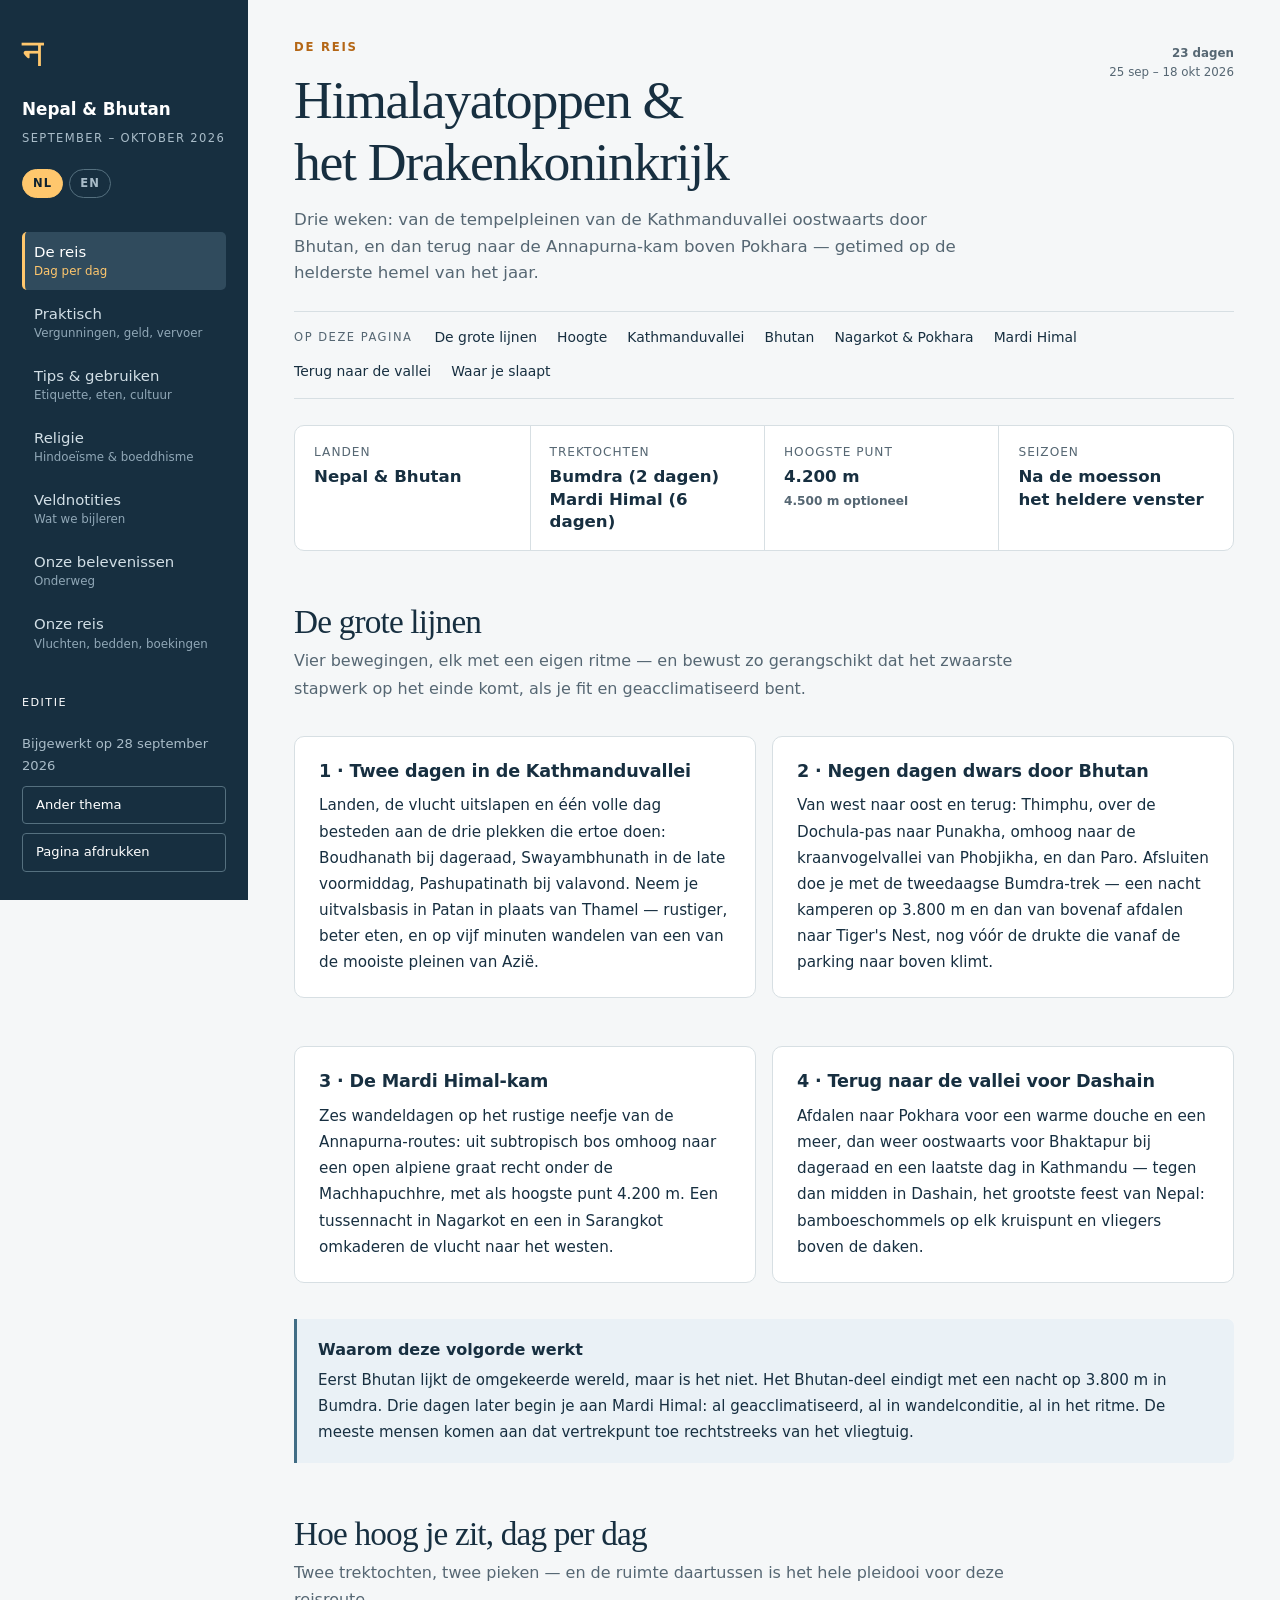
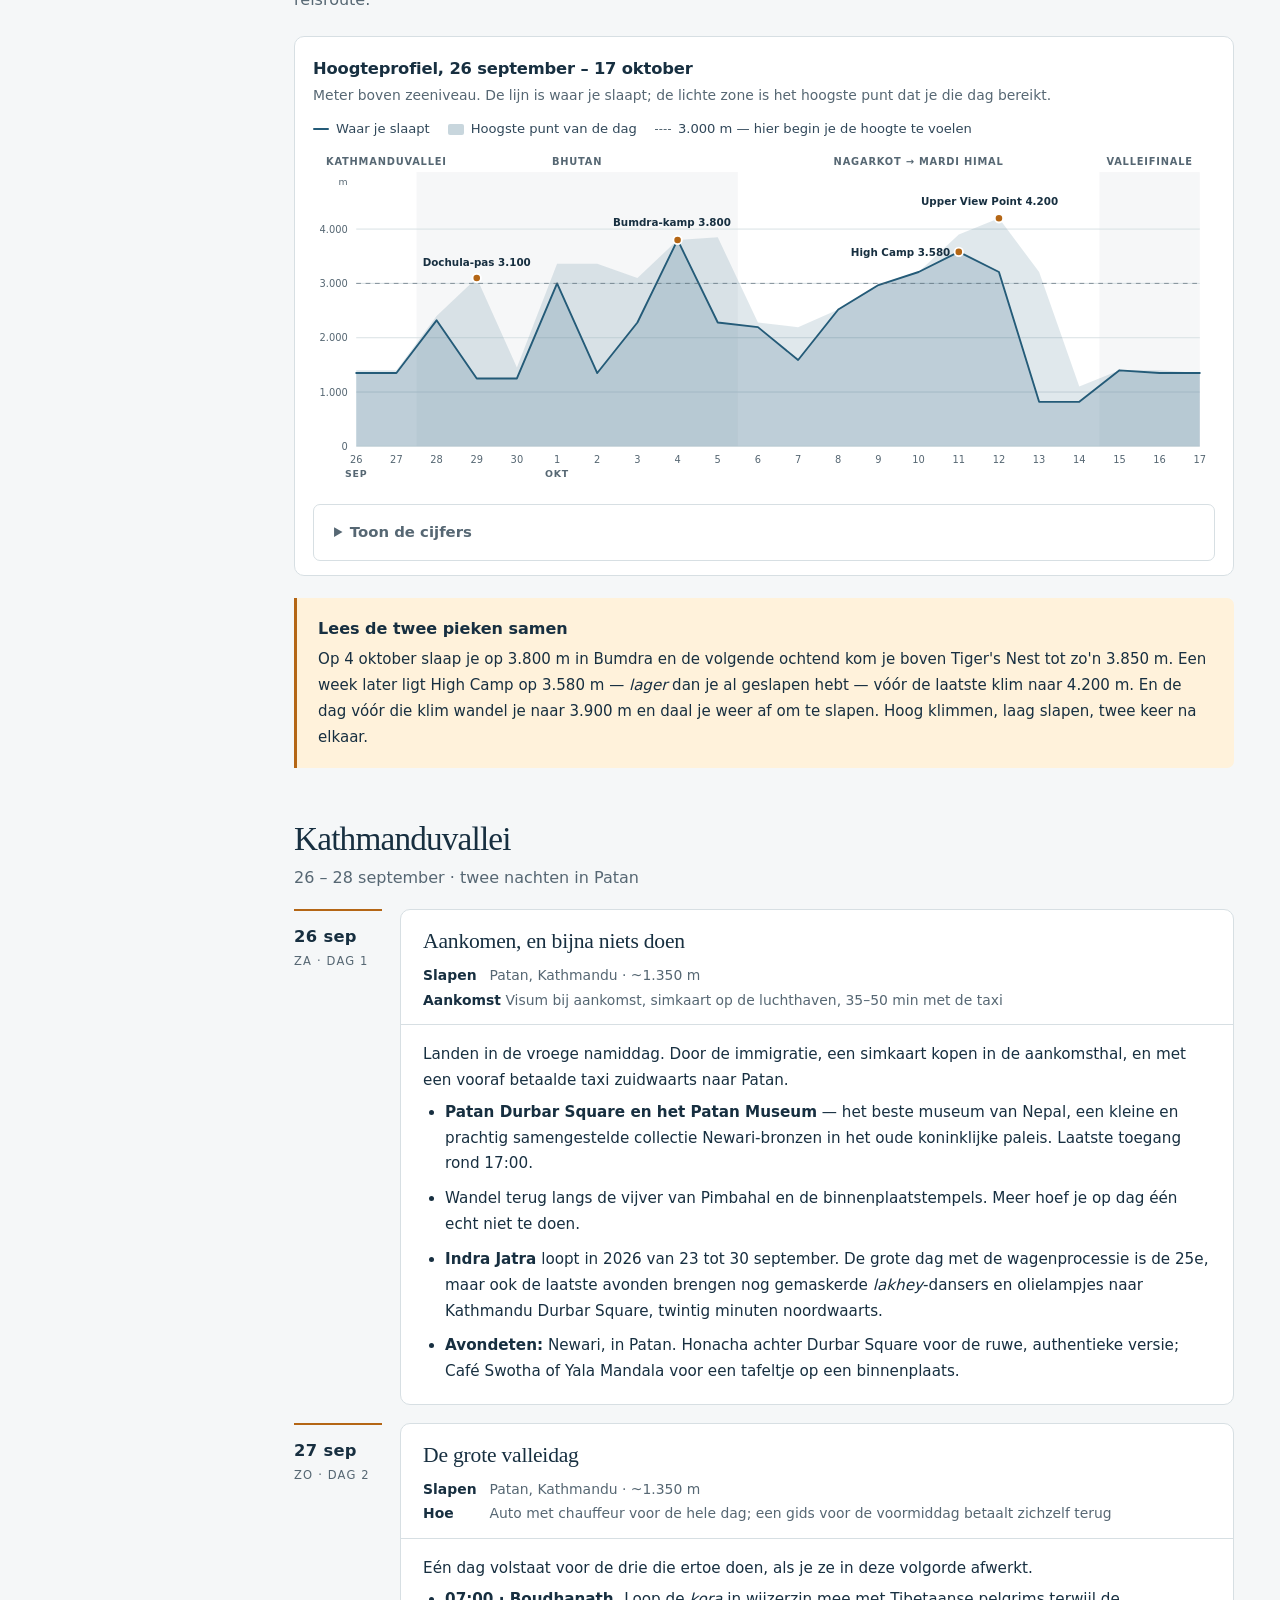
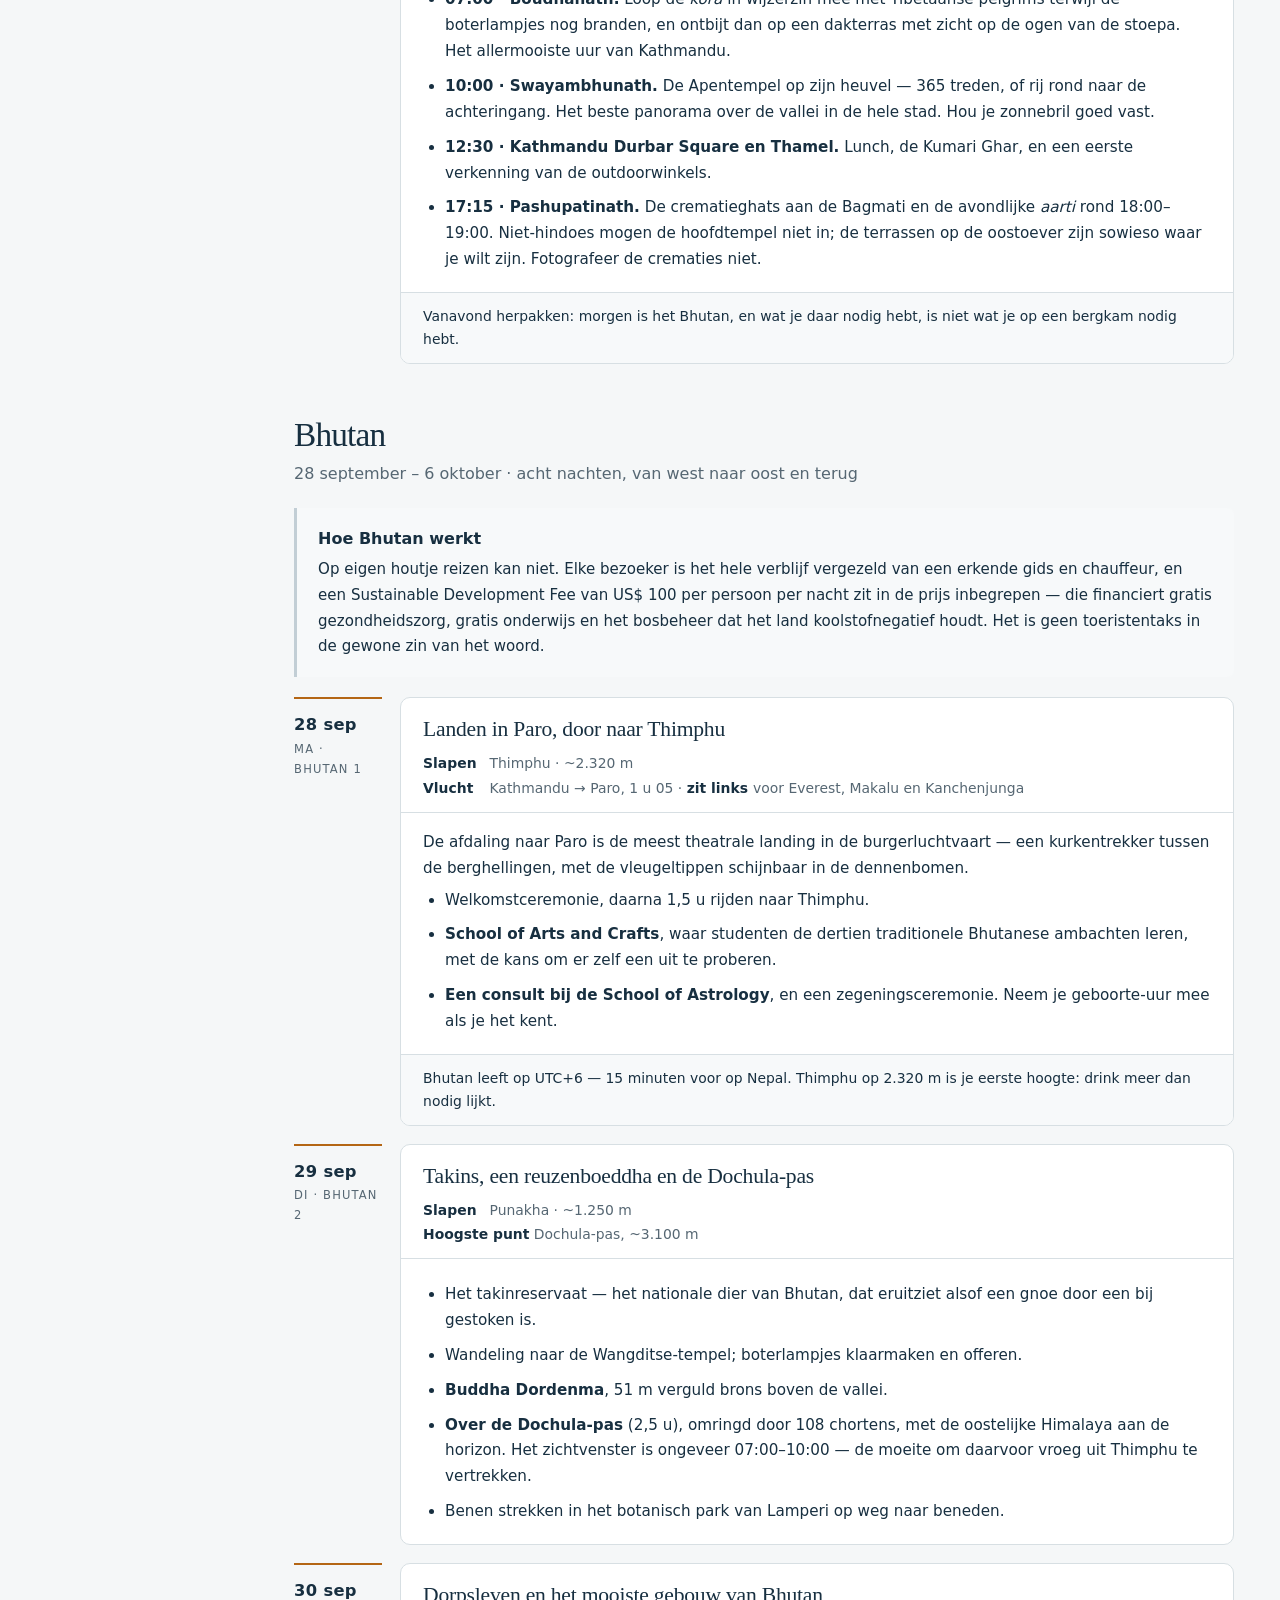
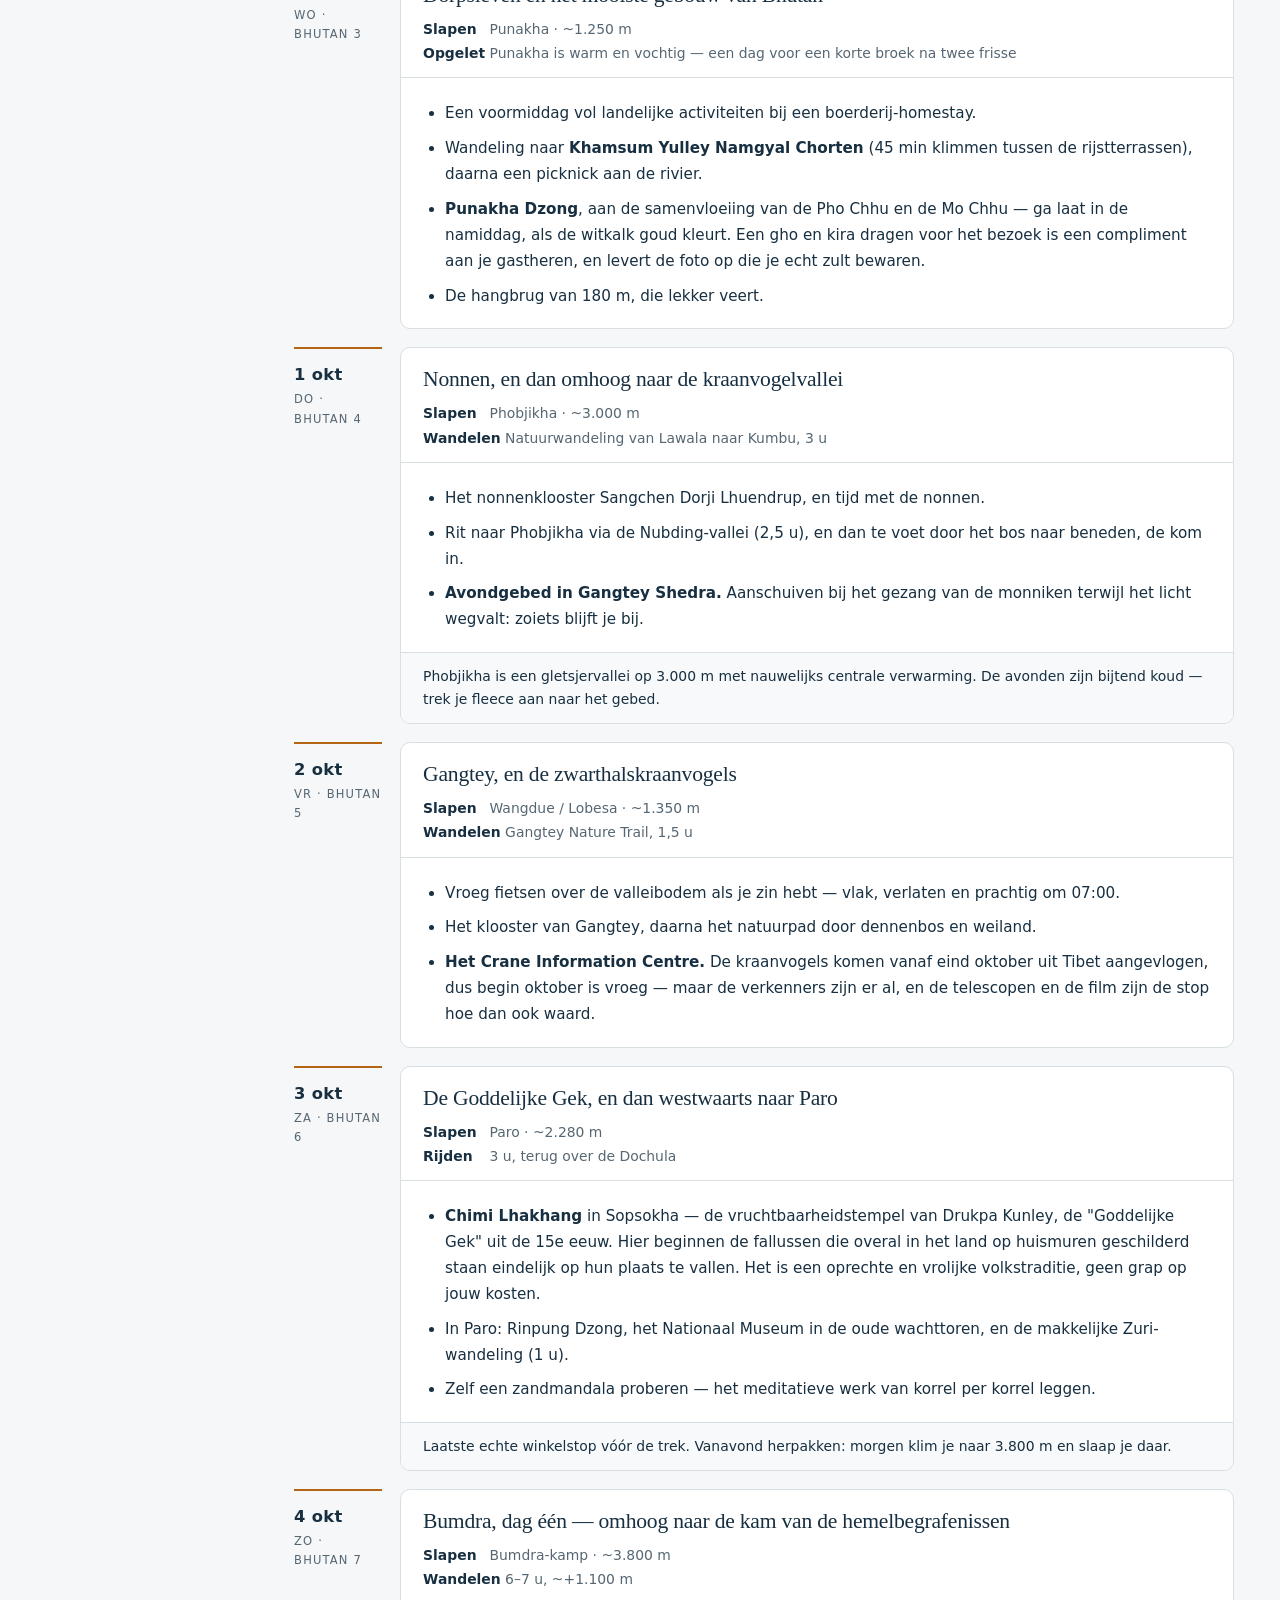
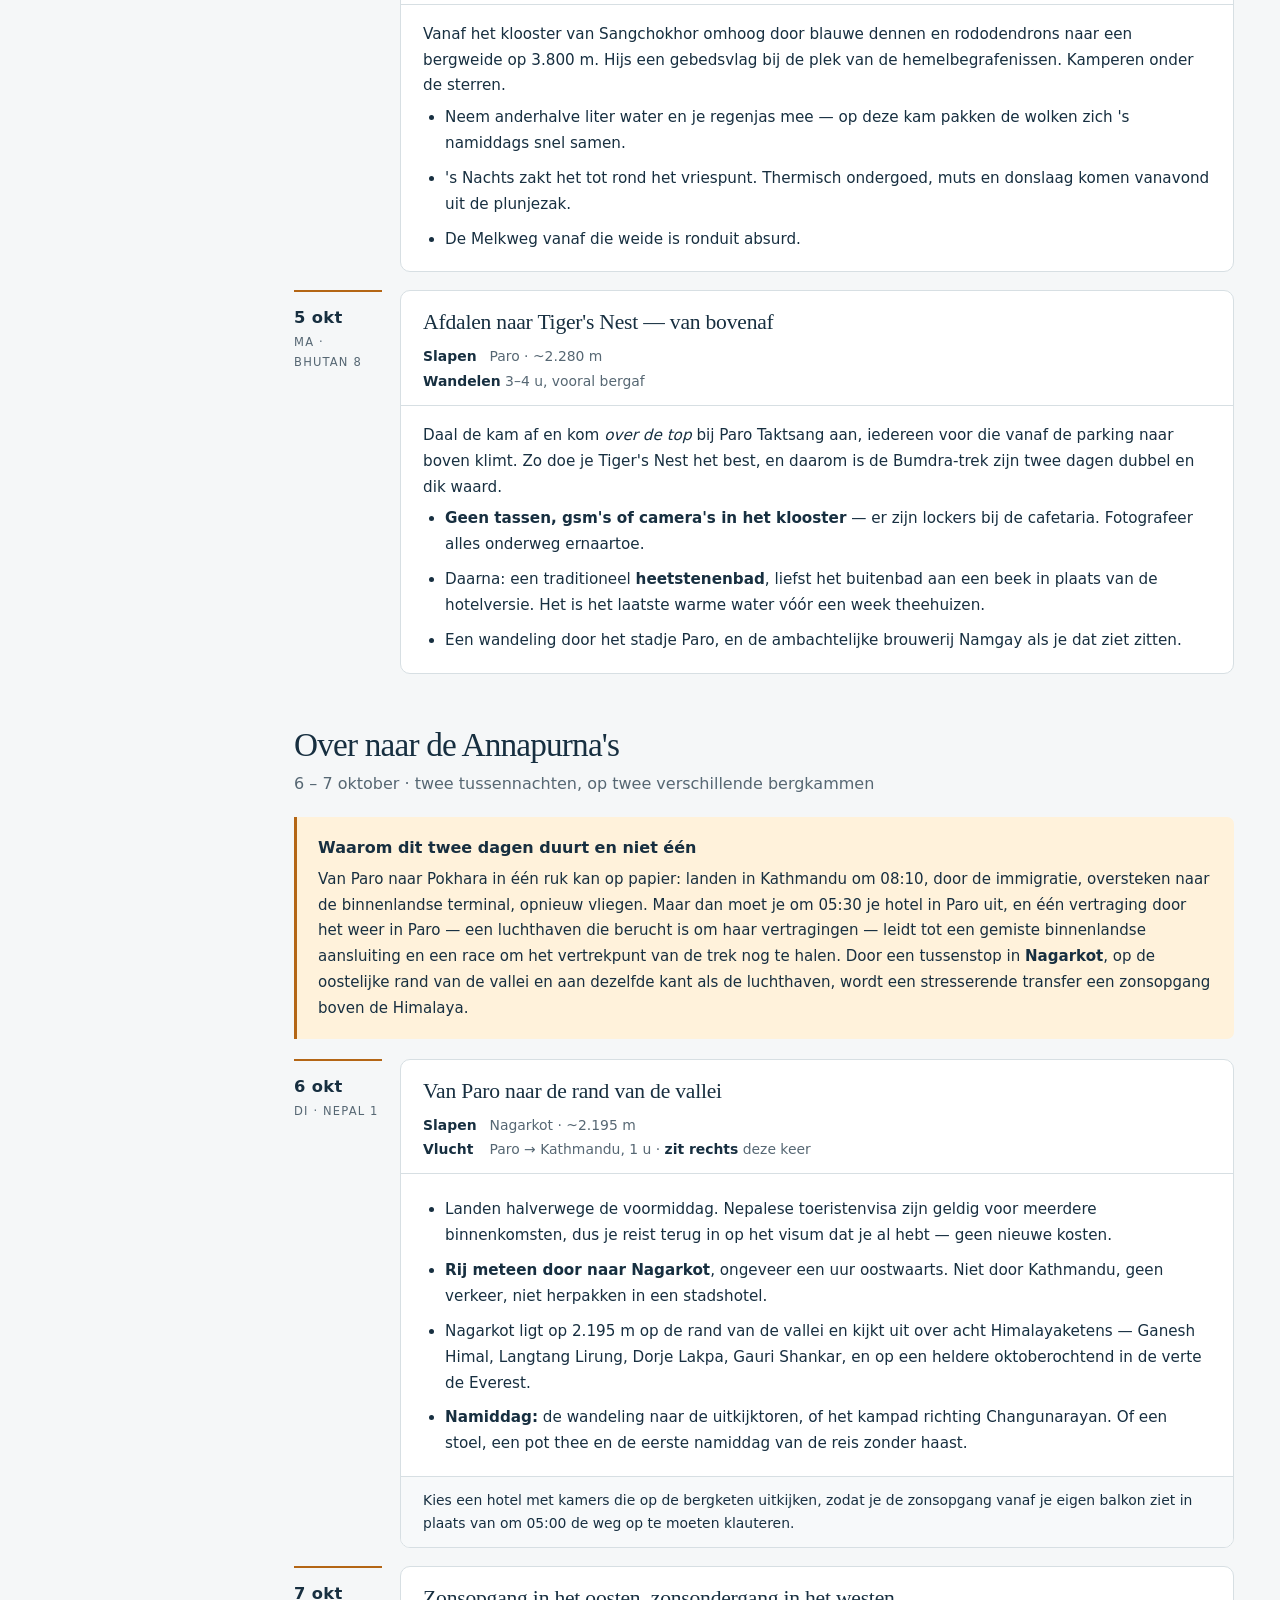
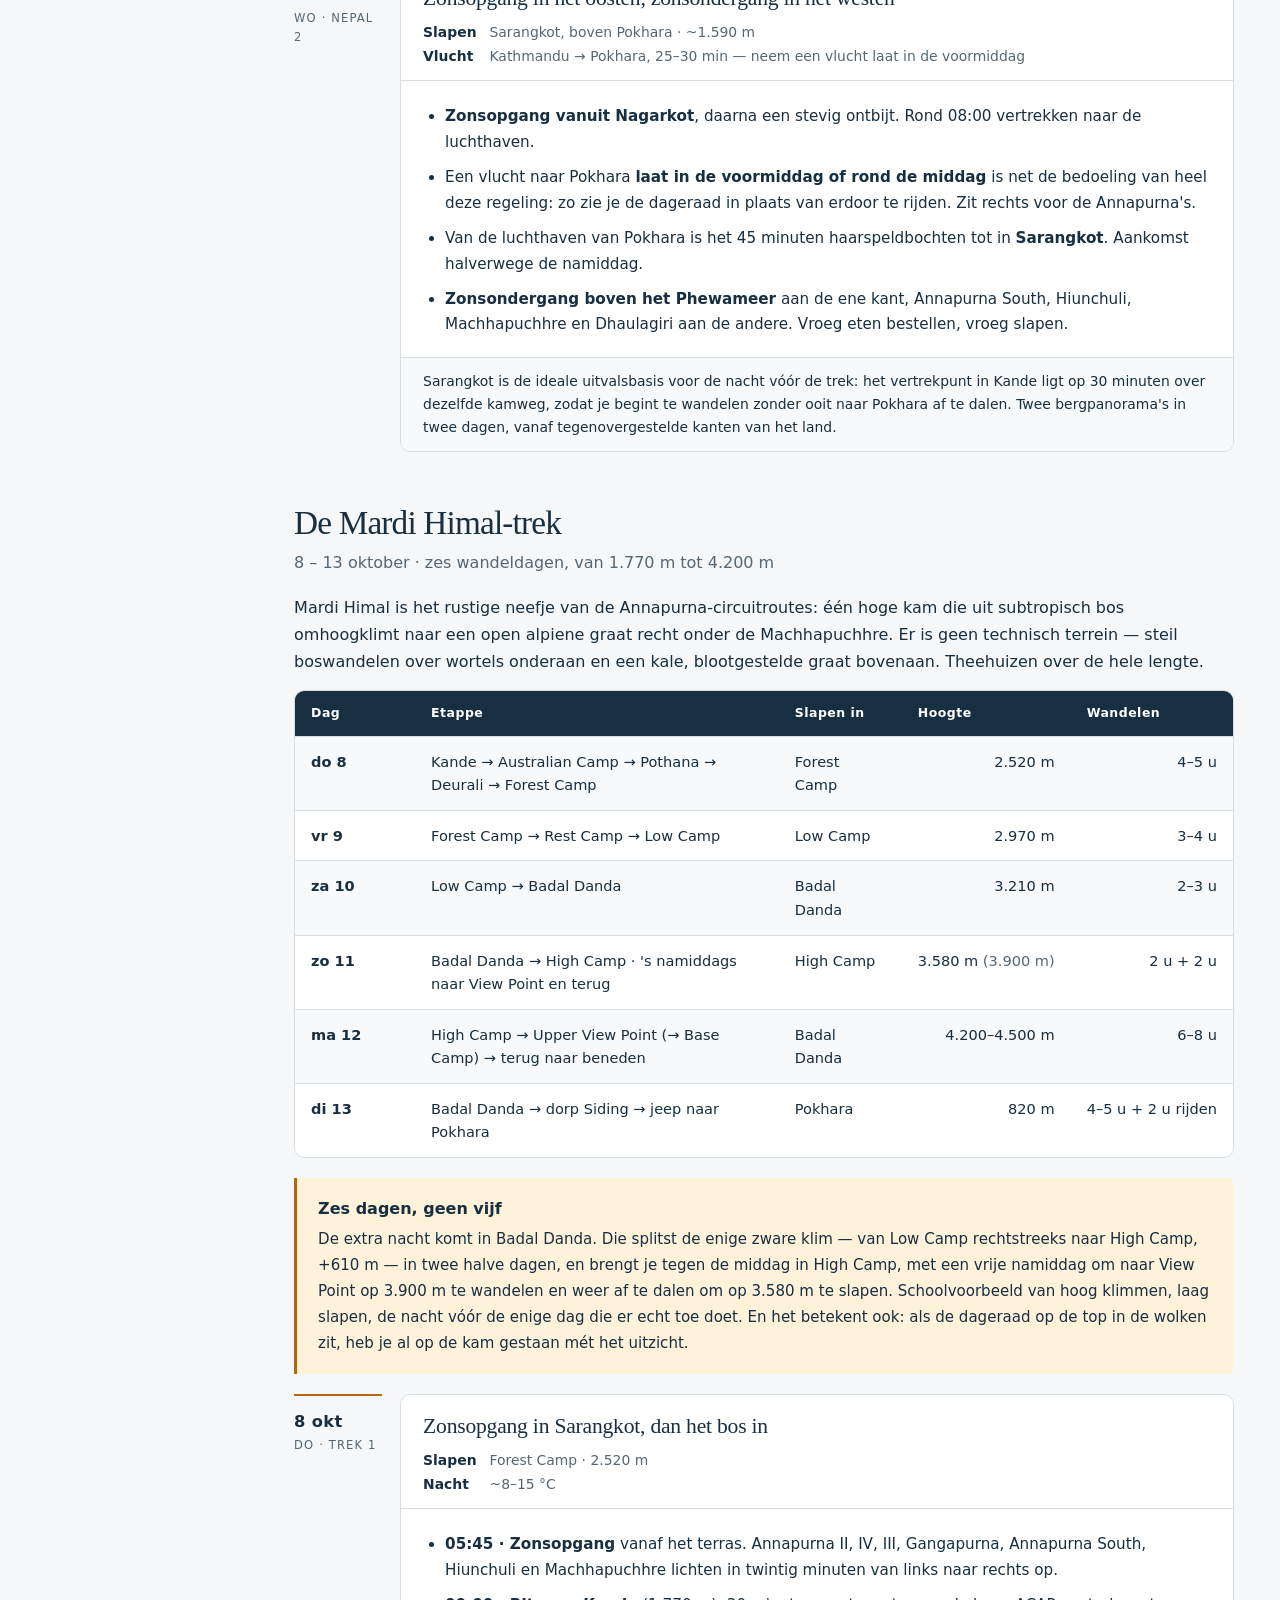
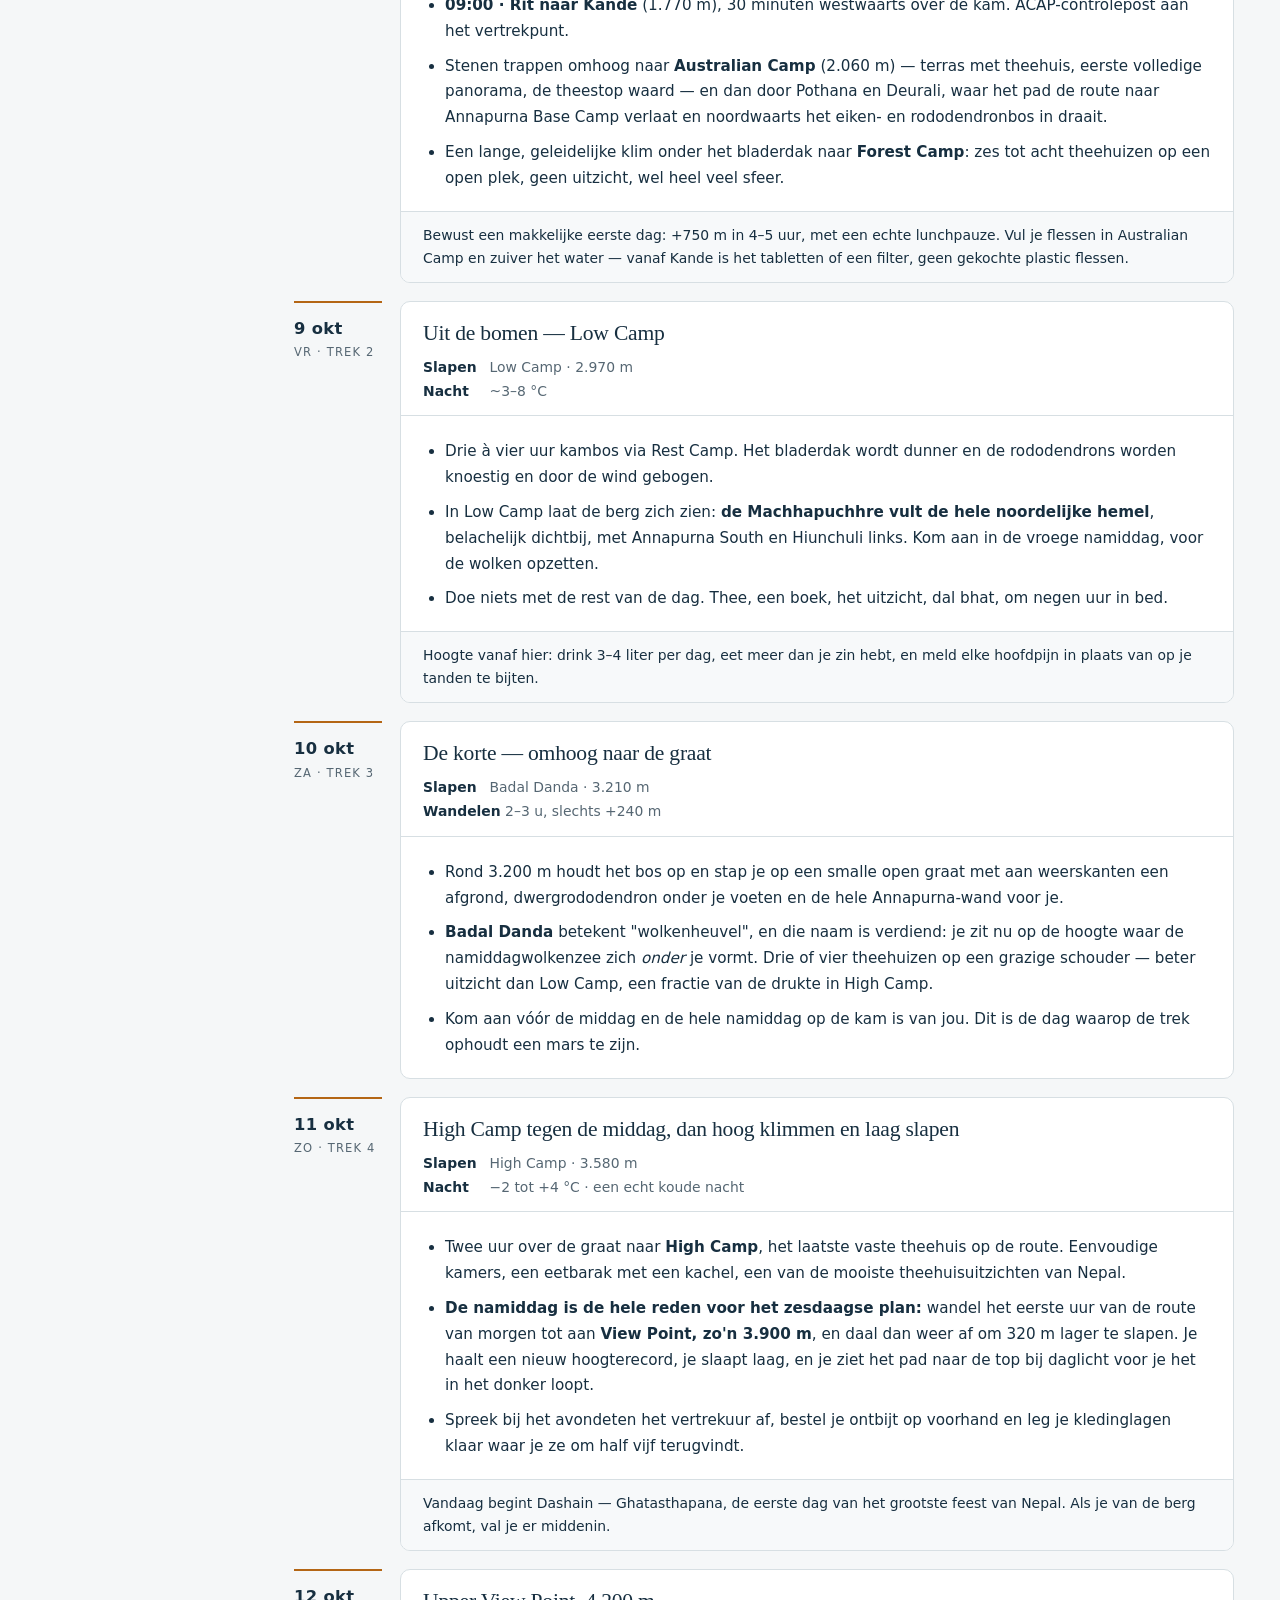
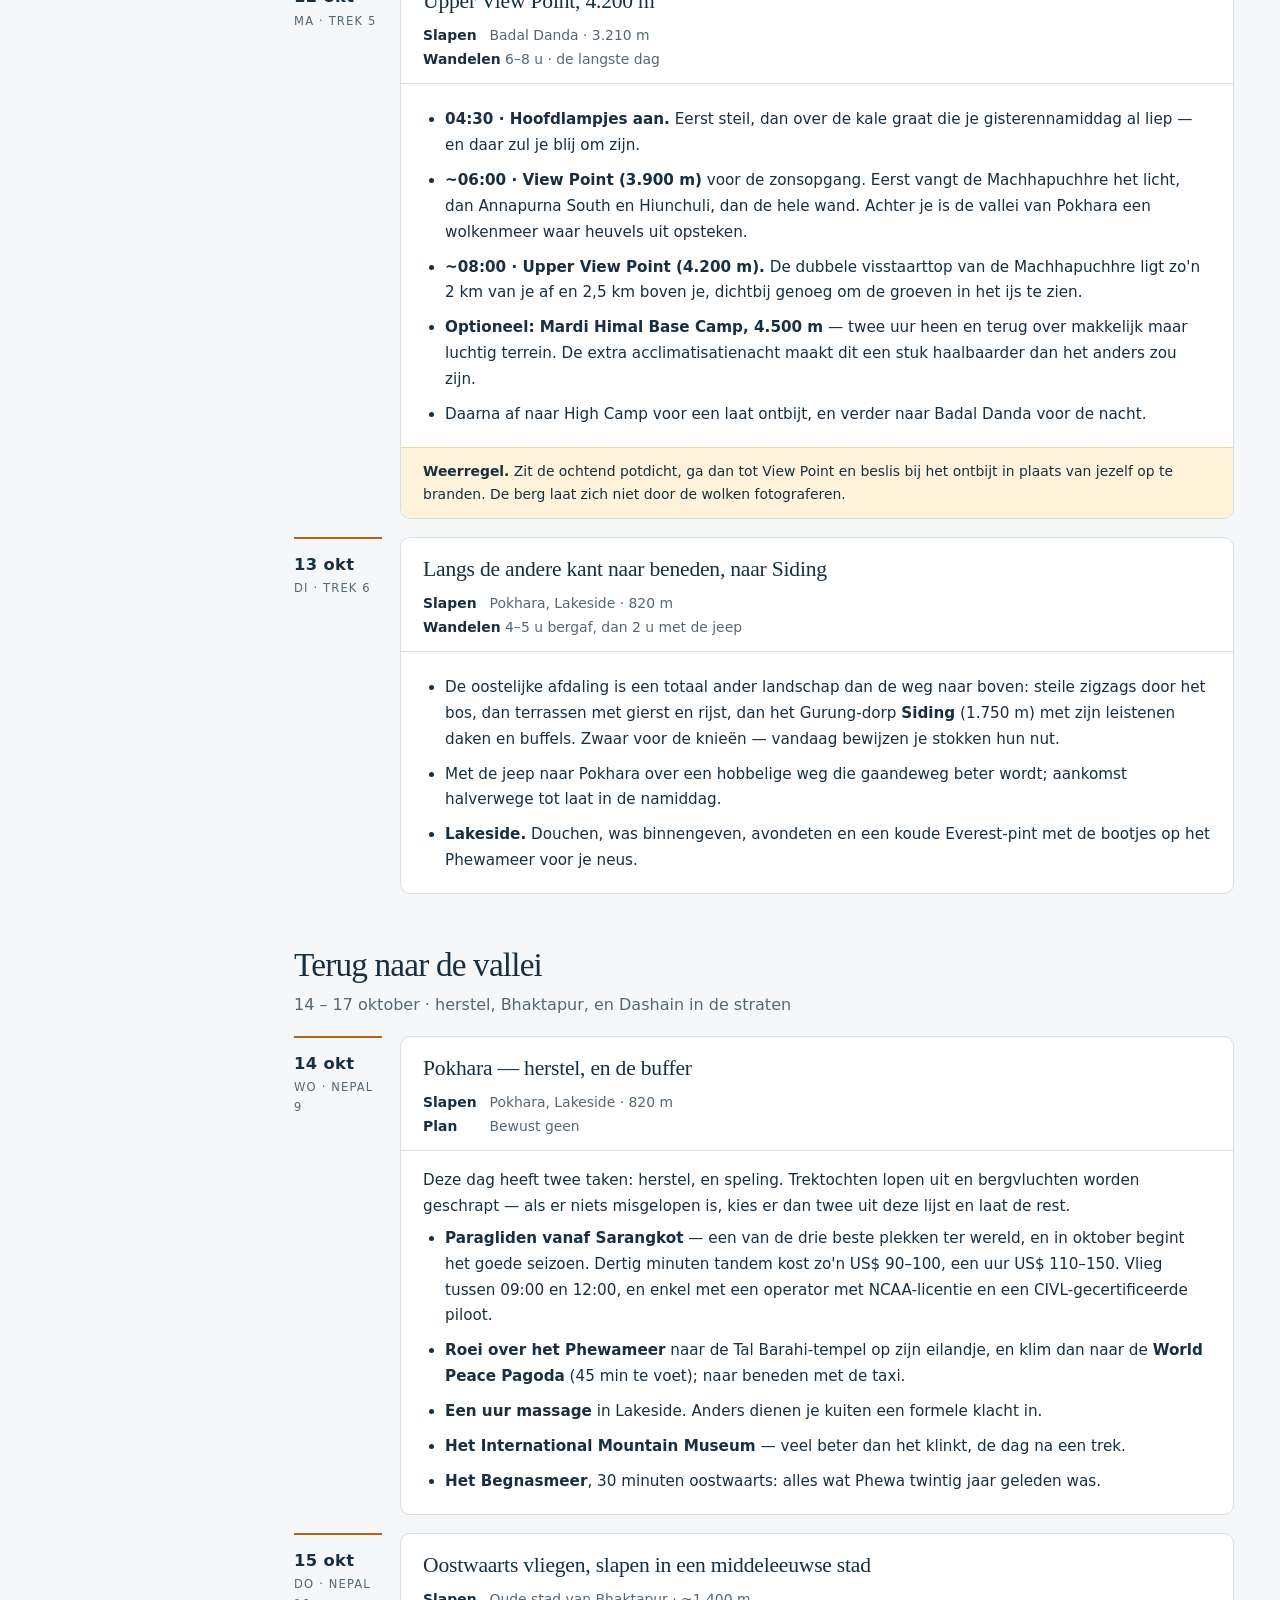
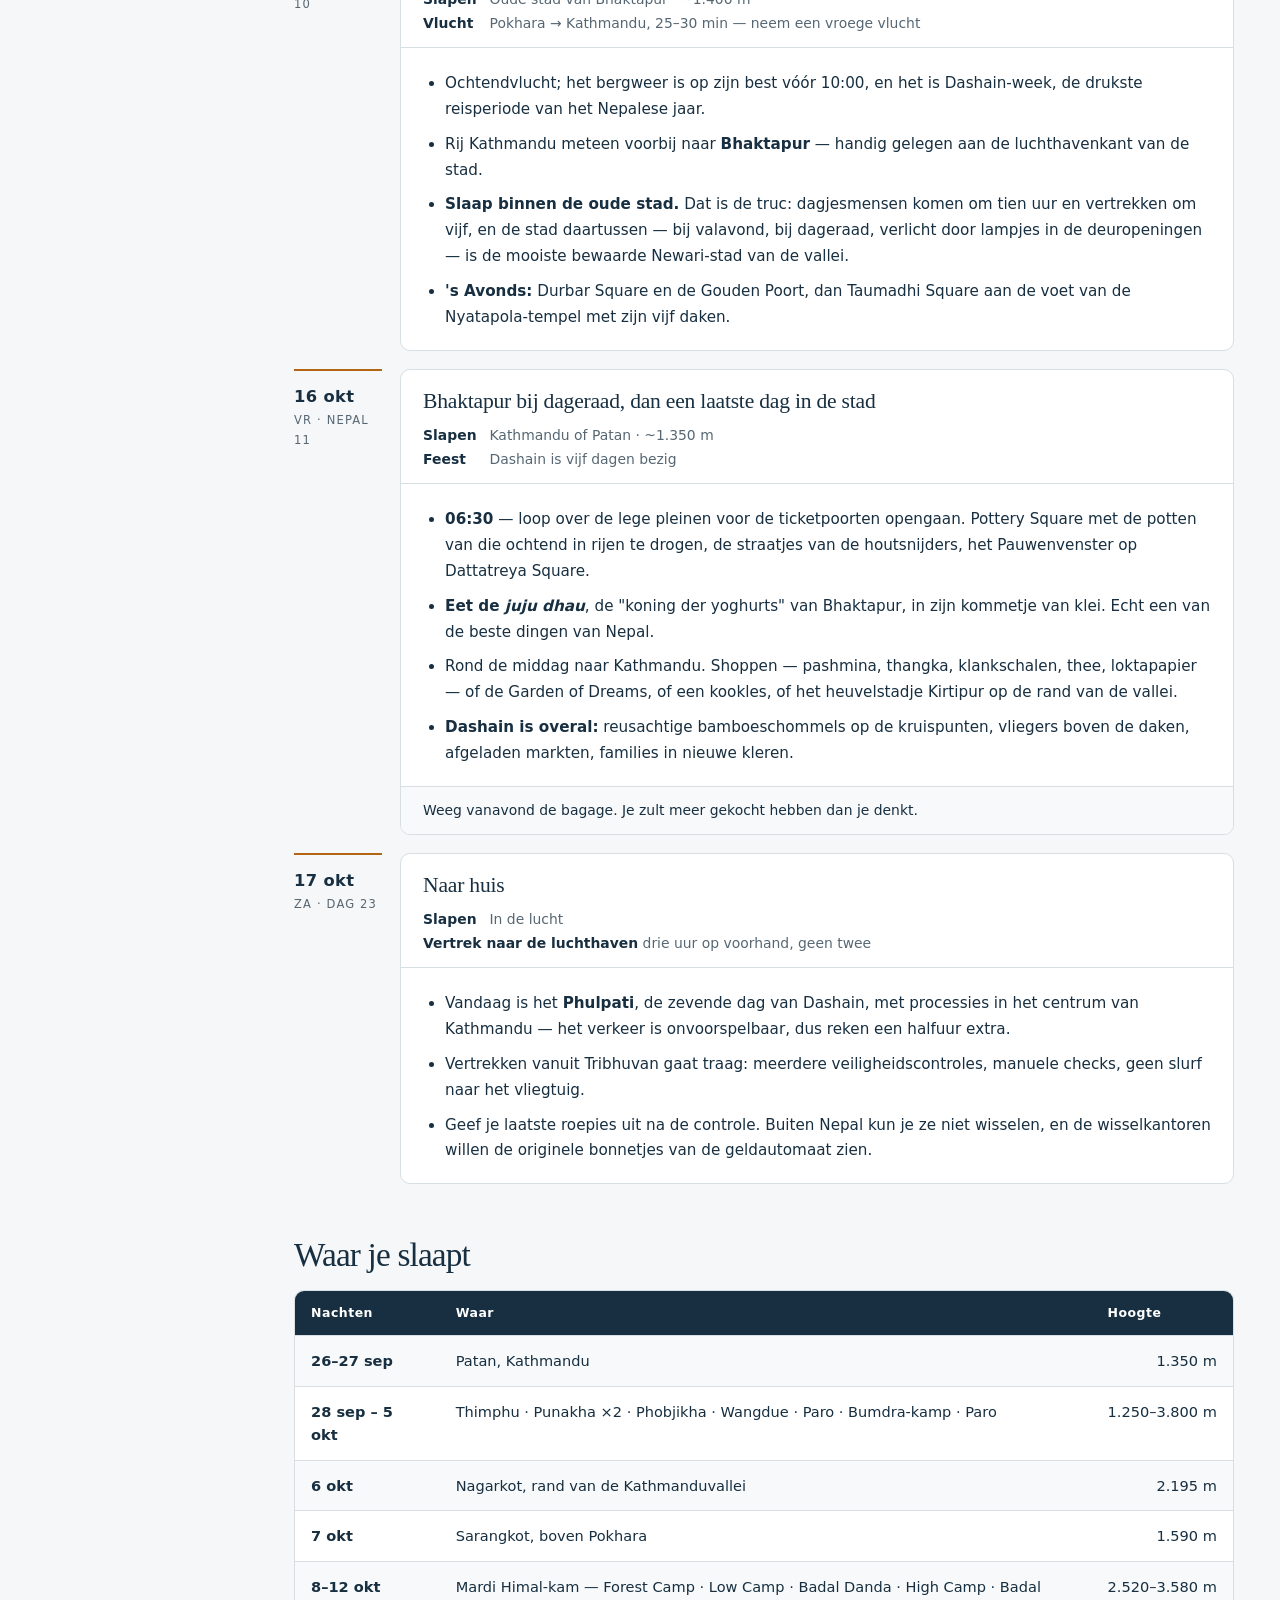
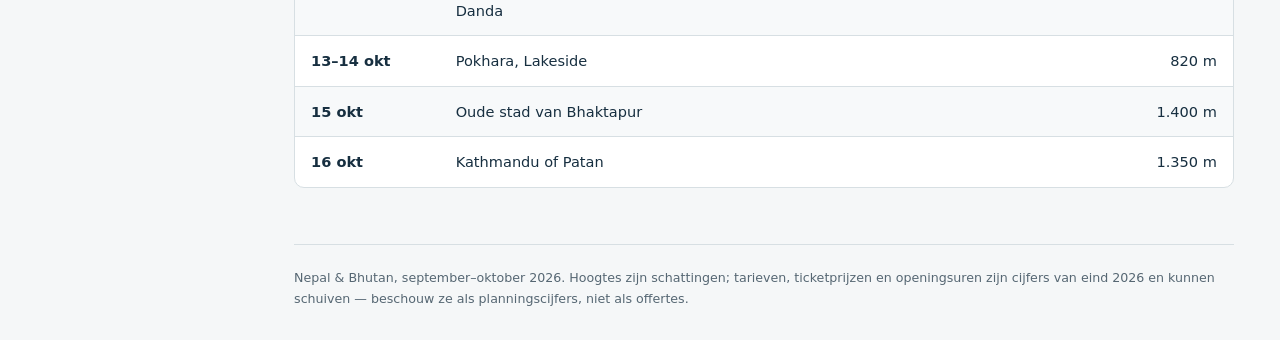
==== commit e70852e8: "Dutch version of the site, as the default, with English under en/ All seven pages translated to Dutc" ====
--- a/index.html
+++ b/index.html
@@ -1,120 +1,126 @@
 <!doctype html>
-<html lang="en">
+<html lang="nl">
 <head>
 <meta charset="utf-8">
 <meta name="robots" content="noindex, nofollow">
 <meta name="viewport" content="width=device-width, initial-scale=1">
-<title>The journey &middot; Nepal &amp; Bhutan 2026</title>
-<link rel="stylesheet" href="assets/style.css?v=3">
+<title>De reis &middot; Nepal &amp; Bhutan 2026</title>
+<link rel="stylesheet" href="assets/style.css?v=4">
+<link rel="alternate" hreflang="nl" href="index.html">
+<link rel="alternate" hreflang="en" href="en/index.html">
 </head>
 <body>
-<a class="skip" href="#main">Skip to content</a>
+<a class="skip" href="#main">Naar de inhoud</a>
 <div class="shell">
 <aside class="sidebar">
   <a class="brand" href="index.html">
     <span class="brand-mark">&#2344;</span>
     <strong>Nepal &amp; Bhutan</strong>
-    <span>SEPTEMBER &ndash; OCTOBER 2026</span>
+    <span>SEPTEMBER &ndash; OKTOBER 2026</span>
   </a>
+  <div class="lang" aria-label="Taal / Language">
+    <a aria-current="true" lang="nl">NL</a>
+    <a href="en/index.html" hreflang="en" lang="en" aria-label="English version">EN</a>
+  </div>
   <nav>
-    <a href="index.html" aria-current="page">The journey <span>Day by day</span></a>
-    <a href="practical.html">Practical <span>Permits, money, transport</span></a>
-    <a href="tips.html">Tips &amp; customs <span>Etiquette, food, culture</span></a>
-    <a href="religion.html">Religion <span>Hindu &amp; Buddhist</span></a>
-    <a href="discoveries.html">Field notes <span>What we're learning</span></a>
-    <a href="experiences.html">Our experiences <span>From the road</span></a>
-    <a href="ours.html">Our trip <span>Flights, beds, bookings</span></a>
+    <a href="index.html" aria-current="page">De reis <span>Dag per dag</span></a>
+    <a href="practical.html">Praktisch <span>Vergunningen, geld, vervoer</span></a>
+    <a href="tips.html">Tips &amp; gebruiken <span>Etiquette, eten, cultuur</span></a>
+    <a href="religion.html">Religie <span>Hindoeïsme &amp; boeddhisme</span></a>
+    <a href="discoveries.html">Veldnotities <span>Wat we bijleren</span></a>
+    <a href="experiences.html">Onze belevenissen <span>Onderweg</span></a>
+    <a href="ours.html">Onze reis <span>Vluchten, bedden, boekingen</span></a>
   </nav>
   <div class="side-bottom">
-    <p class="lbl">EDITION</p>
-    <p>Updated 28 September 2026</p>
-    <button class="side-btn" onclick="var r=document.documentElement;r.dataset.theme=(r.dataset.theme==='dark'?'light':'dark')">Switch theme</button>
-    <button class="side-btn" onclick="window.print()">Print this page</button>
+    <p class="lbl">EDITIE</p>
+    <p>Bijgewerkt op 28 september 2026</p>
+    <button class="side-btn" onclick="var r=document.documentElement;r.dataset.theme=(r.dataset.theme==='dark'?'light':'dark')">Ander thema</button>
+    <button class="side-btn" onclick="window.print()">Pagina afdrukken</button>
   </div>
 </aside>
 <main id="main">
 <div class="page-heading">
   <div>
-    <span class="eyebrow">The journey</span>
-    <h1>Himalayan peaks &amp;<br>the Dragon Kingdom</h1>
-    <p class="intro">Three weeks from the temple courtyards of the Kathmandu Valley, east across Bhutan, and back to the Annapurna ridge above Pokhara — timed for the clearest skies of the year.</p>
-  </div>
-  <div class="edition"><strong>23 days</strong><br>25 Sep – 18 Oct 2026</div>
+    <span class="eyebrow">De reis</span>
+    <h1>Himalayatoppen &amp;<br>het Drakenkoninkrijk</h1>
+    <p class="intro">Drie weken: van de tempelpleinen van de Kathmanduvallei oostwaarts door Bhutan, en dan terug naar de Annapurna-kam boven Pokhara — getimed op de helderste hemel van het jaar.</p>
+  </div>
+  <div class="edition"><strong>23 dagen</strong><br>25 sep – 18 okt 2026</div>
 </div>
 
 <div class="jump">
-  <span class="jl">ON THIS PAGE</span>
-  <a href="#shape">The shape of it</a>
-  <a href="#altitude">Altitude</a>
-  <a href="#valley">Kathmandu Valley</a>
+  <span class="jl">OP DEZE PAGINA</span>
+  <a href="#shape">De grote lijnen</a>
+  <a href="#altitude">Hoogte</a>
+  <a href="#valley">Kathmanduvallei</a>
   <a href="#bhutan">Bhutan</a>
   <a href="#annapurna">Nagarkot &amp; Pokhara</a>
   <a href="#mardi">Mardi Himal</a>
-  <a href="#finale">Back to the valley</a>
-  <a href="#beds">Where you sleep</a>
+  <a href="#finale">Terug naar de vallei</a>
+  <a href="#beds">Waar je slaapt</a>
 </div>
 
 <div class="overview">
-  <div><span>Countries</span><strong>Nepal &amp; Bhutan</strong></div>
-  <div><span>Treks</span><strong>Bumdra (2 days)<br>Mardi Himal (6 days)</strong></div>
-  <div><span>Highest point</span><strong>4,200 m<br><span style="text-transform:none;letter-spacing:0">4,500 m optional</span></strong></div>
-  <div><span>Season</span><strong>Post-monsoon<br>the clear window</strong></div>
+  <div><span>Landen</span><strong>Nepal &amp; Bhutan</strong></div>
+  <div><span>Trektochten</span><strong>Bumdra (2 dagen)<br>Mardi Himal (6 dagen)</strong></div>
+  <div><span>Hoogste punt</span><strong>4.200 m<br><span style="text-transform:none;letter-spacing:0">4.500 m optioneel</span></strong></div>
+  <div><span>Seizoen</span><strong>Na de moesson<br>het heldere venster</strong></div>
 </div>
 
 <section class="section" id="shape">
-  <h2>The shape of it</h2>
-  <p class="section-lead">Four movements, each with its own rhythm — and deliberately ordered so the hardest walking comes last, when you are fit and acclimatised.</p>
+  <h2>De grote lijnen</h2>
+  <p class="section-lead">Vier bewegingen, elk met een eigen ritme — en bewust zo gerangschikt dat het zwaarste stapwerk op het einde komt, als je fit en geacclimatiseerd bent.</p>
   <div class="grid two">
     <div class="panel">
-      <h3>1 · Two days in the Kathmandu Valley</h3>
-      <p>Land, sleep off the flight, and spend one full day on the three places that matter: Boudhanath at dawn, Swayambhunath late morning, Pashupatinath at dusk. Base yourself in Patan rather than Thamel — quieter, better fed, and a five-minute walk from one of Asia's great squares.</p>
+      <h3>1 · Twee dagen in de Kathmanduvallei</h3>
+      <p>Landen, de vlucht uitslapen en één volle dag besteden aan de drie plekken die ertoe doen: Boudhanath bij dageraad, Swayambhunath in de late voormiddag, Pashupatinath bij valavond. Neem je uitvalsbasis in Patan in plaats van Thamel — rustiger, beter eten, en op vijf minuten wandelen van een van de mooiste pleinen van Azië.</p>
     </div>
     <div class="panel">
-      <h3>2 · Nine days across Bhutan</h3>
-      <p>West to east and back: Thimphu, over the Dochula Pass to Punakha, up into the crane valley at Phobjikha, then Paro. It finishes with the two-day Bumdra trek — a night camped at 3,800 m, then down onto Tiger's Nest from above, arriving before the crowds who climb from the car park.</p>
+      <h3>2 · Negen dagen dwars door Bhutan</h3>
+      <p>Van west naar oost en terug: Thimphu, over de Dochula-pas naar Punakha, omhoog naar de kraanvogelvallei van Phobjikha, en dan Paro. Afsluiten doe je met de tweedaagse Bumdra-trek — een nacht kamperen op 3.800 m en dan van bovenaf afdalen naar Tiger's Nest, nog vóór de drukte die vanaf de parking naar boven klimt.</p>
     </div>
     <div class="panel">
-      <h3>3 · The Mardi Himal ridge</h3>
-      <p>Six walking days on the quiet cousin of the Annapurna routes: out of subtropical forest onto an open alpine spine directly beneath Machhapuchhre, topping out at 4,200 m. A staging night at Nagarkot and another at Sarangkot bracket the flight across.</p>
+      <h3>3 · De Mardi Himal-kam</h3>
+      <p>Zes wandeldagen op het rustige neefje van de Annapurna-routes: uit subtropisch bos omhoog naar een open alpiene graat recht onder de Machhapuchhre, met als hoogste punt 4.200 m. Een tussennacht in Nagarkot en een in Sarangkot omkaderen de vlucht naar het westen.</p>
     </div>
     <div class="panel">
-      <h3>4 · Back to the valley for Dashain</h3>
-      <p>Down to Pokhara for hot showers and a lake, then east again for Bhaktapur at dawn and a last day in Kathmandu — by now deep into Dashain, Nepal's biggest festival: bamboo swings at every crossroads and kites over the rooftops.</p>
+      <h3>4 · Terug naar de vallei voor Dashain</h3>
+      <p>Afdalen naar Pokhara voor een warme douche en een meer, dan weer oostwaarts voor Bhaktapur bij dageraad en een laatste dag in Kathmandu — tegen dan midden in Dashain, het grootste feest van Nepal: bamboeschommels op elk kruispunt en vliegers boven de daken.</p>
     </div>
   </div>
 
   <div class="notice">
-    <strong>Why this order works</strong>
-    <p>Bhutan first looks like the wrong way round, and isn't. The Bhutan leg ends with a night at 3,800 m at Bumdra. Three days later you start Mardi Himal already acclimatised, already walking fit, already in the rhythm. Most people arrive at that trailhead cold off a plane.</p>
+    <strong>Waarom deze volgorde werkt</strong>
+    <p>Eerst Bhutan lijkt de omgekeerde wereld, maar is het niet. Het Bhutan-deel eindigt met een nacht op 3.800 m in Bumdra. Drie dagen later begin je aan Mardi Himal: al geacclimatiseerd, al in wandelconditie, al in het ritme. De meeste mensen komen aan dat vertrekpunt toe rechtstreeks van het vliegtuig.</p>
   </div>
 </section>
 
 <section class="section" id="altitude">
-  <h2>How high you'll be, day by day</h2>
-  <p class="section-lead">Two treks, two peaks — and the gap between them is the whole argument for this itinerary.</p>
+  <h2>Hoe hoog je zit, dag per dag</h2>
+  <p class="section-lead">Twee trektochten, twee pieken — en de ruimte daartussen is het hele pleidooi voor deze reisroute.</p>
 
   <div class="viz-root">
     <figure class="viz-figure">
-      <figcaption>Altitude profile, 26 September – 17 October</figcaption>
-      <p class="viz-sub">Metres above sea level. The line is where you sleep; the pale area is the highest point you touch that day.</p>
+      <figcaption>Hoogteprofiel, 26 september – 17 oktober</figcaption>
+      <p class="viz-sub">Meter boven zeeniveau. De lijn is waar je slaapt; de lichte zone is het hoogste punt dat je die dag bereikt.</p>
 
       <div class="viz-legend">
-        <span><i class="viz-key-line"></i>Where you sleep</span>
-        <span><i class="viz-key-fill"></i>Highest point reached that day</span>
-        <span><i class="viz-key-dash"></i>3,000 m — altitude starts to be felt</span>
+        <span><i class="viz-key-line"></i>Waar je slaapt</span>
+        <span><i class="viz-key-fill"></i>Hoogste punt van de dag</span>
+        <span><i class="viz-key-dash"></i>3.000 m — hier begin je de hoogte te voelen</span>
       </div>
 
       <div class="viz-scroll">
       <svg class="viz-svg" id="altSvg" viewBox="0 0 960 372" role="img"
-           aria-label="Altitude profile from 26 September to 17 October 2026. Around 1,350 metres in the Kathmandu Valley, rising across Bhutan to a camp at 3,800 metres at Bumdra on 4 October, a staging night at 2,195 metres in Nagarkot, then climbing the Mardi Himal ridge to 3,580 metres at High Camp on 11 October and a high point of 4,200 metres on 12 October, before returning to the valley at around 1,350 metres."></svg>
+           aria-label="Hoogteprofiel van 26 september tot 17 oktober 2026. Rond 1.350 meter in de Kathmanduvallei, dan stijgend doorheen Bhutan tot een kamp op 3.800 meter in Bumdra op 4 oktober, een tussennacht op 2.195 meter in Nagarkot, daarna klimmend over de Mardi Himal-kam tot 3.580 meter in High Camp op 11 oktober en een hoogste punt van 4.200 meter op 12 oktober, om dan terug te keren naar de vallei op zo'n 1.350 meter."></svg>
       </div>
 
       <div class="viz-tip" id="altTip" aria-hidden="true"></div>
 
       <details class="viz-table">
-        <summary>Show the numbers</summary>
+        <summary>Toon de cijfers</summary>
         <div class="table-wrap"><table id="altTable">
-          <thead><tr><th>Date</th><th>Where you sleep</th><th class="num">Sleeping altitude</th><th class="num">Day's high point</th></tr></thead>
+          <thead><tr><th>Datum</th><th>Waar je slaapt</th><th class="num">Slaaphoogte</th><th class="num">Hoogste punt van de dag</th></tr></thead>
           <tbody></tbody>
         </table></div>
       </details>
@@ -122,184 +128,184 @@
   </div>
 
   <div class="notice amber">
-    <strong>Read the two peaks together</strong>
-    <p>You sleep at 3,800 m at Bumdra on 4 October and touch about 3,850 m the next morning above Tiger's Nest. A week later High Camp is 3,580 m — <em>lower</em> than you have already slept — before the push to 4,200 m. And on the day before that push you walk up to 3,900 m and come back down to sleep. Climb high, sleep low, twice in a row.</p>
+    <strong>Lees de twee pieken samen</strong>
+    <p>Op 4 oktober slaap je op 3.800 m in Bumdra en de volgende ochtend kom je boven Tiger's Nest tot zo'n 3.850 m. Een week later ligt High Camp op 3.580 m — <em>lager</em> dan je al geslapen hebt — vóór de laatste klim naar 4.200 m. En de dag vóór die klim wandel je naar 3.900 m en daal je weer af om te slapen. Hoog klimmen, laag slapen, twee keer na elkaar.</p>
   </div>
 </section>
 
 <section class="section" id="valley">
-  <h2>Kathmandu Valley</h2>
-  <p class="section-lead">26 – 28 September · two nights in Patan</p>
-
-  <div class="day">
-    <div class="date"><strong>26 Sep</strong><span>Sat · Day 1</span></div>
-    <div class="day-content">
-      <div class="day-top"><h3>Arrive, and do almost nothing</h3></div>
-      <div class="day-meta"><div><b>Sleep</b> Patan, Kathmandu · ~1,350 m</div><div><b>Getting in</b> Visa on arrival, SIM at the airport, 35–50 min by taxi</div></div>
-      <div class="day-body">
-        <p>Land early afternoon. Clear immigration, buy a SIM in the arrivals hall, take a prepaid taxi south to Patan.</p>
-        <ul>
-          <li><b>Patan Durbar Square and the Patan Museum</b> — the best museum in Nepal, a small and beautifully curated collection of Newari bronzes in the old royal palace. Last entry around 17:00.</li>
-          <li>Walk home past Pimbahal pond and the courtyard temples. Nothing more ambitious than that on day one.</li>
-          <li><b>Indra Jatra</b> runs 23–30 September in 2026. The main chariot day is the 25th, but the last nights still bring masked <em>lakhey</em> dancers and oil lamps to Kathmandu Durbar Square, twenty minutes north.</li>
-          <li><b>Dinner:</b> Newari, in Patan. Honacha behind the Durbar Square for the rough-and-real version; Café Swotha or Yala Mandala for a courtyard table.</li>
-        </ul>
-      </div>
-    </div>
-  </div>
-
-  <div class="day">
-    <div class="date"><strong>27 Sep</strong><span>Sun · Day 2</span></div>
-    <div class="day-content">
-      <div class="day-top"><h3>The big valley day</h3></div>
-      <div class="day-meta"><div><b>Sleep</b> Patan, Kathmandu · ~1,350 m</div><div><b>How</b> Car and driver for the day; a guide for the morning repays itself</div></div>
-      <div class="day-body">
-        <p>One day is enough for the three that matter, if you run them in this order.</p>
-        <ul>
-          <li><b>07:00 · Boudhanath.</b> Walk the <em>kora</em> clockwise with Tibetan pilgrims while the butter lamps are still lit, then breakfast on a rooftop looking at the eyes on the stupa. The single best hour in Kathmandu.</li>
-          <li><b>10:00 · Swayambhunath.</b> The Monkey Temple on its hill — 365 steps, or drive round to the back entrance. Best valley panorama in the city. Keep a hand on your sunglasses.</li>
-          <li><b>12:30 · Kathmandu Durbar Square and Thamel.</b> Lunch, the Kumari Ghar, and a first pass through the gear shops.</li>
-          <li><b>17:15 · Pashupatinath.</b> The Bagmati cremation ghats and the evening <em>aarti</em> around 18:00–19:00. Non-Hindus can't enter the main temple; the east-bank terraces are where you want to be anyway. Do not photograph the cremations.</li>
-        </ul>
-      </div>
-      <div class="day-extra">Repack tonight: tomorrow is Bhutan, and what you need there is not what you need on a ridge.</div>
+  <h2>Kathmanduvallei</h2>
+  <p class="section-lead">26 – 28 september · twee nachten in Patan</p>
+
+  <div class="day">
+    <div class="date"><strong>26 sep</strong><span>za · Dag 1</span></div>
+    <div class="day-content">
+      <div class="day-top"><h3>Aankomen, en bijna niets doen</h3></div>
+      <div class="day-meta"><div><b>Slapen</b> Patan, Kathmandu · ~1.350 m</div><div><b>Aankomst</b> Visum bij aankomst, simkaart op de luchthaven, 35–50 min met de taxi</div></div>
+      <div class="day-body">
+        <p>Landen in de vroege namiddag. Door de immigratie, een simkaart kopen in de aankomsthal, en met een vooraf betaalde taxi zuidwaarts naar Patan.</p>
+        <ul>
+          <li><b>Patan Durbar Square en het Patan Museum</b> — het beste museum van Nepal, een kleine en prachtig samengestelde collectie Newari-bronzen in het oude koninklijke paleis. Laatste toegang rond 17:00.</li>
+          <li>Wandel terug langs de vijver van Pimbahal en de binnenplaatstempels. Meer hoef je op dag één echt niet te doen.</li>
+          <li><b>Indra Jatra</b> loopt in 2026 van 23 tot 30 september. De grote dag met de wagenprocessie is de 25e, maar ook de laatste avonden brengen nog gemaskerde <em>lakhey</em>-dansers en olielampjes naar Kathmandu Durbar Square, twintig minuten noordwaarts.</li>
+          <li><b>Avondeten:</b> Newari, in Patan. Honacha achter Durbar Square voor de ruwe, authentieke versie; Café Swotha of Yala Mandala voor een tafeltje op een binnenplaats.</li>
+        </ul>
+      </div>
+    </div>
+  </div>
+
+  <div class="day">
+    <div class="date"><strong>27 sep</strong><span>zo · Dag 2</span></div>
+    <div class="day-content">
+      <div class="day-top"><h3>De grote valleidag</h3></div>
+      <div class="day-meta"><div><b>Slapen</b> Patan, Kathmandu · ~1.350 m</div><div><b>Hoe</b> Auto met chauffeur voor de hele dag; een gids voor de voormiddag betaalt zichzelf terug</div></div>
+      <div class="day-body">
+        <p>Eén dag volstaat voor de drie die ertoe doen, als je ze in deze volgorde afwerkt.</p>
+        <ul>
+          <li><b>07:00 · Boudhanath.</b> Loop de <em>kora</em> in wijzerzin mee met Tibetaanse pelgrims terwijl de boterlampjes nog branden, en ontbijt dan op een dakterras met zicht op de ogen van de stoepa. Het allermooiste uur van Kathmandu.</li>
+          <li><b>10:00 · Swayambhunath.</b> De Apentempel op zijn heuvel — 365 treden, of rij rond naar de achteringang. Het beste panorama over de vallei in de hele stad. Hou je zonnebril goed vast.</li>
+          <li><b>12:30 · Kathmandu Durbar Square en Thamel.</b> Lunch, de Kumari Ghar, en een eerste verkenning van de outdoorwinkels.</li>
+          <li><b>17:15 · Pashupatinath.</b> De crematieghats aan de Bagmati en de avondlijke <em>aarti</em> rond 18:00–19:00. Niet-hindoes mogen de hoofdtempel niet in; de terrassen op de oostoever zijn sowieso waar je wilt zijn. Fotografeer de crematies niet.</li>
+        </ul>
+      </div>
+      <div class="day-extra">Vanavond herpakken: morgen is het Bhutan, en wat je daar nodig hebt, is niet wat je op een bergkam nodig hebt.</div>
     </div>
   </div>
 </section>
 
 <section class="section" id="bhutan">
   <h2>Bhutan</h2>
-  <p class="section-lead">28 September – 6 October · eight nights, west to east and back</p>
+  <p class="section-lead">28 september – 6 oktober · acht nachten, van west naar oost en terug</p>
 
   <div class="notice plain">
-    <strong>How Bhutan works</strong>
-    <p>You cannot travel independently. Every visitor is with a licensed guide and driver for the whole stay, and a Sustainable Development Fee of US$100 per person per night is built into the cost — it funds free healthcare, free education and the forestry that keeps the country carbon-negative. It is not a tourist tax in the usual sense.</p>
-  </div>
-
-  <div class="day">
-    <div class="date"><strong>28 Sep</strong><span>Mon · Bhutan 1</span></div>
-    <div class="day-content">
-      <div class="day-top"><h3>Into Paro, on to Thimphu</h3></div>
-      <div class="day-meta"><div><b>Sleep</b> Thimphu · ~2,320 m</div><div><b>Flight</b> Kathmandu → Paro, 1 h 05 · <b>sit on the left</b> for Everest, Makalu and Kanchenjunga</div></div>
-      <div class="day-body">
-        <p>The descent into Paro is the most theatrical landing in commercial aviation — a corkscrew between hillsides with the wingtips apparently in the pine trees.</p>
-        <ul>
-          <li>Welcome ceremony, then the 1.5 h drive to Thimphu.</li>
-          <li><b>School of Arts and Crafts</b>, where students learn the thirteen traditional Bhutanese crafts, with a chance to try one.</li>
-          <li><b>A consultation at the School of Astrology</b>, and a blessing ceremony. Bring your birth time if you know it.</li>
-        </ul>
-      </div>
-      <div class="day-extra">Bhutan runs on UTC+6 — 15 minutes ahead of Nepal. Thimphu at 2,320 m is your first altitude: drink more than feels necessary.</div>
-    </div>
-  </div>
-
-  <div class="day">
-    <div class="date"><strong>29 Sep</strong><span>Tue · Bhutan 2</span></div>
-    <div class="day-content">
-      <div class="day-top"><h3>Takins, a giant Buddha, and the Dochula Pass</h3></div>
-      <div class="day-meta"><div><b>Sleep</b> Punakha · ~1,250 m</div><div><b>Day high</b> Dochula Pass, ~3,100 m</div></div>
-      <div class="day-body">
-        <ul>
-          <li>The takin preserve — Bhutan's national animal, which looks like a bee stung a gnu.</li>
-          <li>Hike to Wangditse temple; prepare and offer butter lamps.</li>
-          <li><b>Buddha Dordenma</b>, 51 m of gilded bronze above the valley.</li>
-          <li><b>Over the Dochula Pass</b> (2.5 h), ringed by 108 chortens with the eastern Himalaya on the skyline. The view window is roughly 07:00–10:00 — worth leaving Thimphu early for.</li>
-          <li>Leg-stretch at Lamperi botanical park on the way down.</li>
-        </ul>
-      </div>
-    </div>
-  </div>
-
-  <div class="day">
-    <div class="date"><strong>30 Sep</strong><span>Wed · Bhutan 3</span></div>
-    <div class="day-content">
-      <div class="day-top"><h3>Village life and the most beautiful building in Bhutan</h3></div>
-      <div class="day-meta"><div><b>Sleep</b> Punakha · ~1,250 m</div><div><b>Note</b> Punakha is warm and humid — a shorts day after two cool ones</div></div>
-      <div class="day-body">
-        <ul>
-          <li>A morning of rural activities at a farm homestay.</li>
-          <li>Hike to <b>Khamsum Yulley Namgyal Chorten</b> (45 min up through rice terraces), then a picnic lunch by the river.</li>
-          <li><b>Punakha Dzong</b>, at the confluence of the Pho Chhu and Mo Chhu — go late afternoon when the whitewash turns gold. Wearing gho and kira for the visit is a compliment to your hosts, and makes for the photograph you'll actually keep.</li>
-          <li>The 180 m suspension bridge, which bounces.</li>
-        </ul>
-      </div>
-    </div>
-  </div>
-
-  <div class="day">
-    <div class="date"><strong>1 Oct</strong><span>Thu · Bhutan 4</span></div>
-    <div class="day-content">
-      <div class="day-top"><h3>Nuns, then up into the crane valley</h3></div>
-      <div class="day-meta"><div><b>Sleep</b> Phobjikha · ~3,000 m</div><div><b>Walking</b> Lawala to Kumbu nature hike, 3 h</div></div>
-      <div class="day-body">
-        <ul>
-          <li>Sangchen Dorji Lhuendrup nunnery, and time with the nuns.</li>
-          <li>Drive to Phobjikha via the Nubding valley (2.5 h), then walk down through forest into the bowl.</li>
-          <li><b>Evening prayers at Gangtey Shedra.</b> Sitting in on the monks' chanting as the light goes is the kind of thing that stays with you.</li>
-        </ul>
-      </div>
-      <div class="day-extra">Phobjikha is a glacial valley at 3,000 m with almost no central heating. Evenings bite — wear the fleece to prayers.</div>
-    </div>
-  </div>
-
-  <div class="day">
-    <div class="date"><strong>2 Oct</strong><span>Fri · Bhutan 5</span></div>
-    <div class="day-content">
-      <div class="day-top"><h3>Gangtey, and the black-necked cranes</h3></div>
-      <div class="day-meta"><div><b>Sleep</b> Wangdue / Lobesa · ~1,350 m</div><div><b>Walking</b> Gangtey Nature Trail, 1.5 h</div></div>
-      <div class="day-body">
-        <ul>
-          <li>Early cycling on the valley floor if you fancy it — flat, empty and beautiful at 07:00.</li>
-          <li>Gangtey Monastery, then the nature trail through pine forest and meadow.</li>
-          <li><b>The Crane Information Centre.</b> The cranes fly in from Tibet from late October, so early October is early — but scouts arrive, and the telescopes and the film are worth the stop regardless.</li>
-        </ul>
-      </div>
-    </div>
-  </div>
-
-  <div class="day">
-    <div class="date"><strong>3 Oct</strong><span>Sat · Bhutan 6</span></div>
-    <div class="day-content">
-      <div class="day-top"><h3>The Divine Madman, then west to Paro</h3></div>
-      <div class="day-meta"><div><b>Sleep</b> Paro · ~2,280 m</div><div><b>Driving</b> 3 h, back over Dochula</div></div>
-      <div class="day-body">
-        <ul>
-          <li><b>Chimi Lhakhang</b> at Sopsokha — the fertility temple of Drukpa Kunley, the 15th-century "Divine Madman". This is where the phalluses painted on house walls across the country start making sense. It is a genuine and cheerful folk tradition, not a joke at your expense.</li>
-          <li>In Paro: Rinpung Dzong, the National Museum in the old watchtower, and the easy Zuri hike (1 h).</li>
-          <li>A sand mandala try-out — the meditative business of placing each grain.</li>
-        </ul>
-      </div>
-      <div class="day-extra">Last real shopping stop before the trek. Repack tonight: tomorrow you climb to 3,800 m and sleep there.</div>
-    </div>
-  </div>
-
-  <div class="day">
-    <div class="date"><strong>4 Oct</strong><span>Sun · Bhutan 7</span></div>
-    <div class="day-content">
-      <div class="day-top"><h3>Bumdra, day one — up to the sky-burial ridge</h3></div>
-      <div class="day-meta"><div><b>Sleep</b> Bumdra camp · ~3,800 m</div><div><b>Walking</b> 6–7 h, ~+1,100 m</div></div>
-      <div class="day-body">
-        <p>Up from Sangchokhor monastery through blue pine and rhododendron to a meadow at 3,800 m. Hoist a prayer flag at the sky-burial site. Camp under the stars.</p>
-        <ul>
-          <li>Carry a litre and a half and your shell — afternoon cloud builds fast on this ridge.</li>
-          <li>Nights drop to around freezing. Thermals, hat and the down layer come out of the duffel tonight.</li>
-          <li>The Milky Way from that meadow is absurd.</li>
-        </ul>
-      </div>
-    </div>
-  </div>
-
-  <div class="day">
-    <div class="date"><strong>5 Oct</strong><span>Mon · Bhutan 8</span></div>
-    <div class="day-content">
-      <div class="day-top"><h3>Down onto Tiger's Nest — from above</h3></div>
-      <div class="day-meta"><div><b>Sleep</b> Paro · ~2,280 m</div><div><b>Walking</b> 3–4 h, mostly down</div></div>
-      <div class="day-body">
-        <p>Descend the ridge to arrive at Paro Taktsang <em>from over the top</em>, ahead of everyone climbing up from the car park. This is the best way to do Tiger's Nest, and the reason the Bumdra trek is worth its two days.</p>
-        <ul>
-          <li><b>No bags, phones or cameras inside the monastery</b> — lockers at the cafeteria. Shoot everything on the approach.</li>
-          <li>Afterwards: a traditional <b>hot stone bath</b>, ideally the outdoor kind by a stream rather than the hotel version. It is the last hot water before a week of teahouses.</li>
-          <li>Paro town for a stroll, and the Namgay artisanal brewery if you're interested.</li>
+    <strong>Hoe Bhutan werkt</strong>
+    <p>Op eigen houtje reizen kan niet. Elke bezoeker is het hele verblijf vergezeld van een erkende gids en chauffeur, en een Sustainable Development Fee van US$ 100 per persoon per nacht zit in de prijs inbegrepen — die financiert gratis gezondheidszorg, gratis onderwijs en het bosbeheer dat het land koolstofnegatief houdt. Het is geen toeristentaks in de gewone zin van het woord.</p>
+  </div>
+
+  <div class="day">
+    <div class="date"><strong>28 sep</strong><span>ma · Bhutan 1</span></div>
+    <div class="day-content">
+      <div class="day-top"><h3>Landen in Paro, door naar Thimphu</h3></div>
+      <div class="day-meta"><div><b>Slapen</b> Thimphu · ~2.320 m</div><div><b>Vlucht</b> Kathmandu → Paro, 1 u 05 · <b>zit links</b> voor Everest, Makalu en Kanchenjunga</div></div>
+      <div class="day-body">
+        <p>De afdaling naar Paro is de meest theatrale landing in de burgerluchtvaart — een kurkentrekker tussen de berghellingen, met de vleugeltippen schijnbaar in de dennenbomen.</p>
+        <ul>
+          <li>Welkomstceremonie, daarna 1,5 u rijden naar Thimphu.</li>
+          <li><b>School of Arts and Crafts</b>, waar studenten de dertien traditionele Bhutanese ambachten leren, met de kans om er zelf een uit te proberen.</li>
+          <li><b>Een consult bij de School of Astrology</b>, en een zegeningsceremonie. Neem je geboorte-uur mee als je het kent.</li>
+        </ul>
+      </div>
+      <div class="day-extra">Bhutan leeft op UTC+6 — 15 minuten voor op Nepal. Thimphu op 2.320 m is je eerste hoogte: drink meer dan nodig lijkt.</div>
+    </div>
+  </div>
+
+  <div class="day">
+    <div class="date"><strong>29 sep</strong><span>di · Bhutan 2</span></div>
+    <div class="day-content">
+      <div class="day-top"><h3>Takins, een reuzenboeddha en de Dochula-pas</h3></div>
+      <div class="day-meta"><div><b>Slapen</b> Punakha · ~1.250 m</div><div><b>Hoogste punt</b> Dochula-pas, ~3.100 m</div></div>
+      <div class="day-body">
+        <ul>
+          <li>Het takinreservaat — het nationale dier van Bhutan, dat eruitziet alsof een gnoe door een bij gestoken is.</li>
+          <li>Wandeling naar de Wangditse-tempel; boterlampjes klaarmaken en offeren.</li>
+          <li><b>Buddha Dordenma</b>, 51 m verguld brons boven de vallei.</li>
+          <li><b>Over de Dochula-pas</b> (2,5 u), omringd door 108 chortens, met de oostelijke Himalaya aan de horizon. Het zichtvenster is ongeveer 07:00–10:00 — de moeite om daarvoor vroeg uit Thimphu te vertrekken.</li>
+          <li>Benen strekken in het botanisch park van Lamperi op weg naar beneden.</li>
+        </ul>
+      </div>
+    </div>
+  </div>
+
+  <div class="day">
+    <div class="date"><strong>30 sep</strong><span>wo · Bhutan 3</span></div>
+    <div class="day-content">
+      <div class="day-top"><h3>Dorpsleven en het mooiste gebouw van Bhutan</h3></div>
+      <div class="day-meta"><div><b>Slapen</b> Punakha · ~1.250 m</div><div><b>Opgelet</b> Punakha is warm en vochtig — een dag voor een korte broek na twee frisse</div></div>
+      <div class="day-body">
+        <ul>
+          <li>Een voormiddag vol landelijke activiteiten bij een boerderij-homestay.</li>
+          <li>Wandeling naar <b>Khamsum Yulley Namgyal Chorten</b> (45 min klimmen tussen de rijstterrassen), daarna een picknick aan de rivier.</li>
+          <li><b>Punakha Dzong</b>, aan de samenvloeiing van de Pho Chhu en de Mo Chhu — ga laat in de namiddag, als de witkalk goud kleurt. Een gho en kira dragen voor het bezoek is een compliment aan je gastheren, en levert de foto op die je echt zult bewaren.</li>
+          <li>De hangbrug van 180 m, die lekker veert.</li>
+        </ul>
+      </div>
+    </div>
+  </div>
+
+  <div class="day">
+    <div class="date"><strong>1 okt</strong><span>do · Bhutan 4</span></div>
+    <div class="day-content">
+      <div class="day-top"><h3>Nonnen, en dan omhoog naar de kraanvogelvallei</h3></div>
+      <div class="day-meta"><div><b>Slapen</b> Phobjikha · ~3.000 m</div><div><b>Wandelen</b> Natuurwandeling van Lawala naar Kumbu, 3 u</div></div>
+      <div class="day-body">
+        <ul>
+          <li>Het nonnenklooster Sangchen Dorji Lhuendrup, en tijd met de nonnen.</li>
+          <li>Rit naar Phobjikha via de Nubding-vallei (2,5 u), en dan te voet door het bos naar beneden, de kom in.</li>
+          <li><b>Avondgebed in Gangtey Shedra.</b> Aanschuiven bij het gezang van de monniken terwijl het licht wegvalt: zoiets blijft je bij.</li>
+        </ul>
+      </div>
+      <div class="day-extra">Phobjikha is een gletsjervallei op 3.000 m met nauwelijks centrale verwarming. De avonden zijn bijtend koud — trek je fleece aan naar het gebed.</div>
+    </div>
+  </div>
+
+  <div class="day">
+    <div class="date"><strong>2 okt</strong><span>vr · Bhutan 5</span></div>
+    <div class="day-content">
+      <div class="day-top"><h3>Gangtey, en de zwarthalskraanvogels</h3></div>
+      <div class="day-meta"><div><b>Slapen</b> Wangdue / Lobesa · ~1.350 m</div><div><b>Wandelen</b> Gangtey Nature Trail, 1,5 u</div></div>
+      <div class="day-body">
+        <ul>
+          <li>Vroeg fietsen over de valleibodem als je zin hebt — vlak, verlaten en prachtig om 07:00.</li>
+          <li>Het klooster van Gangtey, daarna het natuurpad door dennenbos en weiland.</li>
+          <li><b>Het Crane Information Centre.</b> De kraanvogels komen vanaf eind oktober uit Tibet aangevlogen, dus begin oktober is vroeg — maar de verkenners zijn er al, en de telescopen en de film zijn de stop hoe dan ook waard.</li>
+        </ul>
+      </div>
+    </div>
+  </div>
+
+  <div class="day">
+    <div class="date"><strong>3 okt</strong><span>za · Bhutan 6</span></div>
+    <div class="day-content">
+      <div class="day-top"><h3>De Goddelijke Gek, en dan westwaarts naar Paro</h3></div>
+      <div class="day-meta"><div><b>Slapen</b> Paro · ~2.280 m</div><div><b>Rijden</b> 3 u, terug over de Dochula</div></div>
+      <div class="day-body">
+        <ul>
+          <li><b>Chimi Lhakhang</b> in Sopsokha — de vruchtbaarheidstempel van Drukpa Kunley, de "Goddelijke Gek" uit de 15e eeuw. Hier beginnen de fallussen die overal in het land op huismuren geschilderd staan eindelijk op hun plaats te vallen. Het is een oprechte en vrolijke volkstraditie, geen grap op jouw kosten.</li>
+          <li>In Paro: Rinpung Dzong, het Nationaal Museum in de oude wachttoren, en de makkelijke Zuri-wandeling (1 u).</li>
+          <li>Zelf een zandmandala proberen — het meditatieve werk van korrel per korrel leggen.</li>
+        </ul>
+      </div>
+      <div class="day-extra">Laatste echte winkelstop vóór de trek. Vanavond herpakken: morgen klim je naar 3.800 m en slaap je daar.</div>
+    </div>
+  </div>
+
+  <div class="day">
+    <div class="date"><strong>4 okt</strong><span>zo · Bhutan 7</span></div>
+    <div class="day-content">
+      <div class="day-top"><h3>Bumdra, dag één — omhoog naar de kam van de hemelbegrafenissen</h3></div>
+      <div class="day-meta"><div><b>Slapen</b> Bumdra-kamp · ~3.800 m</div><div><b>Wandelen</b> 6–7 u, ~+1.100 m</div></div>
+      <div class="day-body">
+        <p>Vanaf het klooster van Sangchokhor omhoog door blauwe dennen en rododendrons naar een bergweide op 3.800 m. Hijs een gebedsvlag bij de plek van de hemelbegrafenissen. Kamperen onder de sterren.</p>
+        <ul>
+          <li>Neem anderhalve liter water en je regenjas mee — op deze kam pakken de wolken zich 's namiddags snel samen.</li>
+          <li>'s Nachts zakt het tot rond het vriespunt. Thermisch ondergoed, muts en donslaag komen vanavond uit de plunjezak.</li>
+          <li>De Melkweg vanaf die weide is ronduit absurd.</li>
+        </ul>
+      </div>
+    </div>
+  </div>
+
+  <div class="day">
+    <div class="date"><strong>5 okt</strong><span>ma · Bhutan 8</span></div>
+    <div class="day-content">
+      <div class="day-top"><h3>Afdalen naar Tiger's Nest — van bovenaf</h3></div>
+      <div class="day-meta"><div><b>Slapen</b> Paro · ~2.280 m</div><div><b>Wandelen</b> 3–4 u, vooral bergaf</div></div>
+      <div class="day-body">
+        <p>Daal de kam af en kom <em>over de top</em> bij Paro Taktsang aan, iedereen voor die vanaf de parking naar boven klimt. Zo doe je Tiger's Nest het best, en daarom is de Bumdra-trek zijn twee dagen dubbel en dik waard.</p>
+        <ul>
+          <li><b>Geen tassen, gsm's of camera's in het klooster</b> — er zijn lockers bij de cafetaria. Fotografeer alles onderweg ernaartoe.</li>
+          <li>Daarna: een traditioneel <b>heetstenenbad</b>, liefst het buitenbad aan een beek in plaats van de hotelversie. Het is het laatste warme water vóór een week theehuizen.</li>
+          <li>Een wandeling door het stadje Paro, en de ambachtelijke brouwerij Namgay als je dat ziet zitten.</li>
         </ul>
       </div>
     </div>
@@ -307,162 +313,162 @@
 </section>
 
 <section class="section" id="annapurna">
-  <h2>Across to the Annapurnas</h2>
-  <p class="section-lead">6 – 7 October · two staging nights, on two different ridges</p>
+  <h2>Over naar de Annapurna's</h2>
+  <p class="section-lead">6 – 7 oktober · twee tussennachten, op twee verschillende bergkammen</p>
 
   <div class="notice amber">
-    <strong>Why this takes two days and not one</strong>
-    <p>Paro to Pokhara in a single hop is possible on paper: land in Kathmandu at 08:10, clear immigration, cross to the domestic terminal, fly again. But it means leaving your Paro hotel at 05:30, and a single weather delay at Paro — which is a famously delay-prone airport — cascades into a missed domestic connection and a scramble to reach the trailhead. Breaking it at <b>Nagarkot</b>, on the valley's eastern rim and the same side as the airport, turns a fraught transfer into a Himalayan sunrise.</p>
-  </div>
-
-  <div class="day">
-    <div class="date"><strong>6 Oct</strong><span>Tue · Nepal 1</span></div>
-    <div class="day-content">
-      <div class="day-top"><h3>Paro to the valley rim</h3></div>
-      <div class="day-meta"><div><b>Sleep</b> Nagarkot · ~2,195 m</div><div><b>Flight</b> Paro → Kathmandu, 1 h · <b>sit on the right</b> this time</div></div>
-      <div class="day-body">
-        <ul>
-          <li>Land mid-morning. Nepali tourist visas are multiple-entry, so you re-enter on the one you already hold — no new fee.</li>
-          <li><b>Drive straight out to Nagarkot</b>, about an hour east. No crossing Kathmandu, no traffic, no repacking in a city hotel.</li>
-          <li>Nagarkot sits at 2,195 m on the valley rim and looks out over eight Himalayan ranges — Ganesh Himal, Langtang Lirung, Dorje Lakpa, Gauri Shankar, and on a clear October morning a distant Everest.</li>
-          <li><b>Afternoon:</b> the walk to the view tower, or the ridge path toward Changunarayan. Or a chair, a pot of tea, and the first unhurried afternoon of the trip.</li>
-        </ul>
-      </div>
-      <div class="day-extra">Pick a hotel whose rooms face the range, so sunrise happens from your own balcony rather than a 05:00 scramble up the road.</div>
-    </div>
-  </div>
-
-  <div class="day">
-    <div class="date"><strong>7 Oct</strong><span>Wed · Nepal 2</span></div>
-    <div class="day-content">
-      <div class="day-top"><h3>Sunrise east, sunset west</h3></div>
-      <div class="day-meta"><div><b>Sleep</b> Sarangkot, above Pokhara · ~1,590 m</div><div><b>Flight</b> Kathmandu → Pokhara, 25–30 min — take a late-morning slot</div></div>
-      <div class="day-body">
-        <ul>
-          <li><b>Sunrise from Nagarkot</b>, then a proper breakfast. Leave around 08:00 for the airport.</li>
-          <li>A <b>late-morning or midday</b> Pokhara flight is the point of the whole arrangement: it lets you see the dawn instead of driving through it. Sit on the right for the Annapurnas.</li>
-          <li>From Pokhara airport it is 45 minutes of switchbacks up to <b>Sarangkot</b>. Arrive mid-afternoon.</li>
-          <li><b>Sunset over Phewa Lake</b> on one side, Annapurna South, Hiunchuli, Machhapuchhre and Dhaulagiri on the other. Order dinner early, sleep early.</li>
-        </ul>
-      </div>
-      <div class="day-extra">Sarangkot is the right base for the night before the trek: the trailhead at Kande is 30 minutes along the same ridge road, so you start walking without ever descending into Pokhara. Two mountain panoramas in two days, from opposite ends of the country.</div>
+    <strong>Waarom dit twee dagen duurt en niet één</strong>
+    <p>Van Paro naar Pokhara in één ruk kan op papier: landen in Kathmandu om 08:10, door de immigratie, oversteken naar de binnenlandse terminal, opnieuw vliegen. Maar dan moet je om 05:30 je hotel in Paro uit, en één vertraging door het weer in Paro — een luchthaven die berucht is om haar vertragingen — leidt tot een gemiste binnenlandse aansluiting en een race om het vertrekpunt van de trek nog te halen. Door een tussenstop in <b>Nagarkot</b>, op de oostelijke rand van de vallei en aan dezelfde kant als de luchthaven, wordt een stresserende transfer een zonsopgang boven de Himalaya.</p>
+  </div>
+
+  <div class="day">
+    <div class="date"><strong>6 okt</strong><span>di · Nepal 1</span></div>
+    <div class="day-content">
+      <div class="day-top"><h3>Van Paro naar de rand van de vallei</h3></div>
+      <div class="day-meta"><div><b>Slapen</b> Nagarkot · ~2.195 m</div><div><b>Vlucht</b> Paro → Kathmandu, 1 u · <b>zit rechts</b> deze keer</div></div>
+      <div class="day-body">
+        <ul>
+          <li>Landen halverwege de voormiddag. Nepalese toeristenvisa zijn geldig voor meerdere binnenkomsten, dus je reist terug in op het visum dat je al hebt — geen nieuwe kosten.</li>
+          <li><b>Rij meteen door naar Nagarkot</b>, ongeveer een uur oostwaarts. Niet door Kathmandu, geen verkeer, niet herpakken in een stadshotel.</li>
+          <li>Nagarkot ligt op 2.195 m op de rand van de vallei en kijkt uit over acht Himalayaketens — Ganesh Himal, Langtang Lirung, Dorje Lakpa, Gauri Shankar, en op een heldere oktoberochtend in de verte de Everest.</li>
+          <li><b>Namiddag:</b> de wandeling naar de uitkijktoren, of het kampad richting Changunarayan. Of een stoel, een pot thee en de eerste namiddag van de reis zonder haast.</li>
+        </ul>
+      </div>
+      <div class="day-extra">Kies een hotel met kamers die op de bergketen uitkijken, zodat je de zonsopgang vanaf je eigen balkon ziet in plaats van om 05:00 de weg op te moeten klauteren.</div>
+    </div>
+  </div>
+
+  <div class="day">
+    <div class="date"><strong>7 okt</strong><span>wo · Nepal 2</span></div>
+    <div class="day-content">
+      <div class="day-top"><h3>Zonsopgang in het oosten, zonsondergang in het westen</h3></div>
+      <div class="day-meta"><div><b>Slapen</b> Sarangkot, boven Pokhara · ~1.590 m</div><div><b>Vlucht</b> Kathmandu → Pokhara, 25–30 min — neem een vlucht laat in de voormiddag</div></div>
+      <div class="day-body">
+        <ul>
+          <li><b>Zonsopgang vanuit Nagarkot</b>, daarna een stevig ontbijt. Rond 08:00 vertrekken naar de luchthaven.</li>
+          <li>Een vlucht naar Pokhara <b>laat in de voormiddag of rond de middag</b> is net de bedoeling van heel deze regeling: zo zie je de dageraad in plaats van erdoor te rijden. Zit rechts voor de Annapurna's.</li>
+          <li>Van de luchthaven van Pokhara is het 45 minuten haarspeldbochten tot in <b>Sarangkot</b>. Aankomst halverwege de namiddag.</li>
+          <li><b>Zonsondergang boven het Phewameer</b> aan de ene kant, Annapurna South, Hiunchuli, Machhapuchhre en Dhaulagiri aan de andere. Vroeg eten bestellen, vroeg slapen.</li>
+        </ul>
+      </div>
+      <div class="day-extra">Sarangkot is de ideale uitvalsbasis voor de nacht vóór de trek: het vertrekpunt in Kande ligt op 30 minuten over dezelfde kamweg, zodat je begint te wandelen zonder ooit naar Pokhara af te dalen. Twee bergpanorama's in twee dagen, vanaf tegenovergestelde kanten van het land.</div>
     </div>
   </div>
 </section>
 
 <section class="section" id="mardi">
-  <h2>The Mardi Himal trek</h2>
-  <p class="section-lead">8 – 13 October · six walking days, 1,770 m to 4,200 m</p>
-
-  <p>Mardi Himal is the quiet cousin of the Annapurna circuit routes: a single high ridge that climbs out of subtropical forest onto an open alpine spine directly beneath Machhapuchhre. There is no technical ground — steep, rooty forest walking at the bottom and a bare, exposed crest at the top. Teahouses the whole way.</p>
+  <h2>De Mardi Himal-trek</h2>
+  <p class="section-lead">8 – 13 oktober · zes wandeldagen, van 1.770 m tot 4.200 m</p>
+
+  <p>Mardi Himal is het rustige neefje van de Annapurna-circuitroutes: één hoge kam die uit subtropisch bos omhoogklimt naar een open alpiene graat recht onder de Machhapuchhre. Er is geen technisch terrein — steil boswandelen over wortels onderaan en een kale, blootgestelde graat bovenaan. Theehuizen over de hele lengte.</p>
 
   <div class="table-wrap"><table>
-    <tr><th>Day</th><th>Stage</th><th>Sleep at</th><th class="num">Altitude</th><th class="num">Walking</th></tr>
-    <tr><td>Thu 8</td><td>Kande → Australian Camp → Pothana → Deurali → Forest Camp</td><td>Forest Camp</td><td class="num">2,520 m</td><td class="num">4–5 h</td></tr>
-    <tr><td>Fri 9</td><td>Forest Camp → Rest Camp → Low Camp</td><td>Low Camp</td><td class="num">2,970 m</td><td class="num">3–4 h</td></tr>
-    <tr><td>Sat 10</td><td>Low Camp → Badal Danda</td><td>Badal Danda</td><td class="num">3,210 m</td><td class="num">2–3 h</td></tr>
-    <tr><td>Sun 11</td><td>Badal Danda → High Camp · afternoon to View Point and back</td><td>High Camp</td><td class="num">3,580 m <span style="color:var(--muted)">(3,900 m)</span></td><td class="num">2 h + 2 h</td></tr>
-    <tr><td>Mon 12</td><td>High Camp → Upper View Point (→ Base Camp) → back down</td><td>Badal Danda</td><td class="num">4,200–4,500 m</td><td class="num">6–8 h</td></tr>
-    <tr><td>Tue 13</td><td>Badal Danda → Siding village → jeep to Pokhara</td><td>Pokhara</td><td class="num">820 m</td><td class="num">4–5 h + 2 h drive</td></tr>
+    <tr><th>Dag</th><th>Etappe</th><th>Slapen in</th><th class="num">Hoogte</th><th class="num">Wandelen</th></tr>
+    <tr><td>do 8</td><td>Kande → Australian Camp → Pothana → Deurali → Forest Camp</td><td>Forest Camp</td><td class="num">2.520 m</td><td class="num">4–5 u</td></tr>
+    <tr><td>vr 9</td><td>Forest Camp → Rest Camp → Low Camp</td><td>Low Camp</td><td class="num">2.970 m</td><td class="num">3–4 u</td></tr>
+    <tr><td>za 10</td><td>Low Camp → Badal Danda</td><td>Badal Danda</td><td class="num">3.210 m</td><td class="num">2–3 u</td></tr>
+    <tr><td>zo 11</td><td>Badal Danda → High Camp · 's namiddags naar View Point en terug</td><td>High Camp</td><td class="num">3.580 m <span style="color:var(--muted)">(3.900 m)</span></td><td class="num">2 u + 2 u</td></tr>
+    <tr><td>ma 12</td><td>High Camp → Upper View Point (→ Base Camp) → terug naar beneden</td><td>Badal Danda</td><td class="num">4.200–4.500 m</td><td class="num">6–8 u</td></tr>
+    <tr><td>di 13</td><td>Badal Danda → dorp Siding → jeep naar Pokhara</td><td>Pokhara</td><td class="num">820 m</td><td class="num">4–5 u + 2 u rijden</td></tr>
   </table></div>
 
   <div class="notice amber">
-    <strong>Six days, not five</strong>
-    <p>The extra night goes in at Badal Danda. It splits the one hard climb — Low Camp straight to High Camp, +610 m — into two half-days, and it gets you to High Camp by lunchtime with a free afternoon to walk up to View Point at 3,900 m and come back down to sleep at 3,580 m. That is textbook climb-high-sleep-low, the night before the only day that really matters. It also means that if the summit dawn is clouded in, you have already stood on the ridge with the view.</p>
-  </div>
-
-  <div class="day">
-    <div class="date"><strong>8 Oct</strong><span>Thu · Trek 1</span></div>
-    <div class="day-content">
-      <div class="day-top"><h3>Sunrise on Sarangkot, then into the forest</h3></div>
-      <div class="day-meta"><div><b>Sleep</b> Forest Camp · 2,520 m</div><div><b>Night</b> ~8–15 °C</div></div>
-      <div class="day-body">
-        <ul>
-          <li><b>05:45 · Sunrise</b> from the terrace. Annapurna II, IV, III, Gangapurna, Annapurna South, Hiunchuli and Machhapuchhre light up left to right over twenty minutes.</li>
-          <li><b>09:00 · Drive to Kande</b> (1,770 m), 30 minutes west along the ridge. ACAP checkpoint at the trailhead.</li>
-          <li>Stone steps up to <b>Australian Camp</b> (2,060 m) — teahouse terrace, first full panorama, worth the tea stop — then through Pothana and Deurali, where the trail leaves the Annapurna Base Camp route and turns north into oak and rhododendron forest.</li>
-          <li>A long gentle climb under canopy to <b>Forest Camp</b>: six to eight teahouses in a clearing, no views, all atmosphere.</li>
-        </ul>
-      </div>
-      <div class="day-extra">Easy first day by design: +750 m over 4–5 hours with a real lunch stop. Fill bottles at Australian Camp and treat the water — from Kande up it's tablets or a filter, not bought plastic.</div>
-    </div>
-  </div>
-
-  <div class="day">
-    <div class="date"><strong>9 Oct</strong><span>Fri · Trek 2</span></div>
-    <div class="day-content">
-      <div class="day-top"><h3>Out of the trees — Low Camp</h3></div>
-      <div class="day-meta"><div><b>Sleep</b> Low Camp · 2,970 m</div><div><b>Night</b> ~3–8 °C</div></div>
-      <div class="day-body">
-        <ul>
-          <li>Three to four hours of ridge forest through Rest Camp. The canopy thins and the rhododendrons get gnarled and wind-bent.</li>
-          <li>Low Camp is where the mountain shows itself: <b>Machhapuchhre fills the entire northern sky</b>, unreasonably close, with Annapurna South and Hiunchuli to the left. Arrive by early afternoon, before the cloud builds.</li>
-          <li>Do nothing with the rest of the day. Tea, a book, the view, dal bhat, bed by nine.</li>
-        </ul>
-      </div>
-      <div class="day-extra">Altitude from here on: drink 3–4 litres a day, eat more than you feel like, and mention any headache rather than toughing it out.</div>
-    </div>
-  </div>
-
-  <div class="day">
-    <div class="date"><strong>10 Oct</strong><span>Sat · Trek 3</span></div>
-    <div class="day-content">
-      <div class="day-top"><h3>The short one — up onto the spine</h3></div>
-      <div class="day-meta"><div><b>Sleep</b> Badal Danda · 3,210 m</div><div><b>Walking</b> 2–3 h, only +240 m</div></div>
-      <div class="day-body">
-        <ul>
-          <li>The forest gives out around 3,200 m and you step onto a narrow open crest with drops on both sides, dwarf rhododendron underfoot, the whole Annapurna wall ahead.</li>
-          <li><b>Badal Danda</b> means "cloud hill", and earns it: you are now at the height where the afternoon cloud sea forms <em>below</em> you. Three or four teahouses on a grassy shoulder — better views than Low Camp, a fraction of High Camp's traffic.</li>
-          <li>Arrive before noon and the whole afternoon is yours on the ridge. This is the day the trek stops being a march.</li>
-        </ul>
-      </div>
-    </div>
-  </div>
-
-  <div class="day">
-    <div class="date"><strong>11 Oct</strong><span>Sun · Trek 4</span></div>
-    <div class="day-content">
-      <div class="day-top"><h3>High Camp by lunch, then climb high and sleep low</h3></div>
-      <div class="day-meta"><div><b>Sleep</b> High Camp · 3,580 m</div><div><b>Night</b> −2 to +4 °C · a proper cold night</div></div>
-      <div class="day-body">
-        <ul>
-          <li>Two hours along the crest to <b>High Camp</b>, the last permanent teahouse on the route. Basic rooms, a dining hut with a stove, one of the great teahouse views in Nepal.</li>
-          <li><b>The afternoon is the point of the six-day plan:</b> walk the first hour of tomorrow's route up to <b>View Point, about 3,900 m</b>, then come back down and sleep 320 m lower. You touch a new high, you sleep low, and you see the summit path in daylight before walking it in the dark.</li>
-          <li>Agree the start time over dinner, order breakfast in advance, lay out your layers where you can find them at half four.</li>
-        </ul>
-      </div>
-      <div class="day-extra">Dashain begins today — Ghatasthapana, the first day of Nepal's biggest festival. You'll come down the mountain into the middle of it.</div>
-    </div>
-  </div>
-
-  <div class="day">
-    <div class="date"><strong>12 Oct</strong><span>Mon · Trek 5</span></div>
-    <div class="day-content">
-      <div class="day-top"><h3>Upper View Point, 4,200 m</h3></div>
-      <div class="day-meta"><div><b>Sleep</b> Badal Danda · 3,210 m</div><div><b>Walking</b> 6–8 h · the longest day</div></div>
-      <div class="day-body">
-        <ul>
-          <li><b>04:30 · Head torches on.</b> Steeply at first, then along the bare spine you walked yesterday afternoon — which you will be glad of.</li>
-          <li><b>~06:00 · View Point (3,900 m)</b> for sunrise. Machhapuchhre catches first, then Annapurna South and Hiunchuli, then the whole wall. Behind you the Pokhara valley is a lake of cloud with hills poking through.</li>
-          <li><b>~08:00 · Upper View Point (4,200 m).</b> Machhapuchhre's twin fishtail summit is about 2 km away and 2.5 km above you, close enough to see the flutings in the ice.</li>
-          <li><b>Optional: Mardi Himal Base Camp, 4,500 m</b> — two hours out and back over easy but airy ground. The extra acclimatisation night makes this far more attainable than it would otherwise be.</li>
-          <li>Then down to High Camp for a late breakfast, and on to Badal Danda for the night.</li>
-        </ul>
-      </div>
-      <div class="day-extra amber"><b>Weather rule.</b> If the morning is socked in, go as far as View Point and decide over breakfast rather than burning yourself out. The mountain will not be photographed through cloud.</div>
-    </div>
-  </div>
-
-  <div class="day">
-    <div class="date"><strong>13 Oct</strong><span>Tue · Trek 6</span></div>
-    <div class="day-content">
-      <div class="day-top"><h3>Down the far side to Siding</h3></div>
-      <div class="day-meta"><div><b>Sleep</b> Pokhara, Lakeside · 820 m</div><div><b>Walking</b> 4–5 h down, then 2 h by jeep</div></div>
-      <div class="day-body">
-        <ul>
-          <li>The eastern descent is a completely different landscape from the way up: steep zig-zags through forest, then terraced millet and rice, then the Gurung village of <b>Siding</b> (1,750 m) with its slate roofs and buffalo. Hard on the knees — poles earn their place today.</li>
-          <li>Jeep to Pokhara on a rough road that improves as you go, arriving mid-to-late afternoon.</li>
-          <li><b>Lakeside.</b> Shower, laundry in, dinner and a cold Everest beer with the boats on Phewa Lake in front of you.</li>
+    <strong>Zes dagen, geen vijf</strong>
+    <p>De extra nacht komt in Badal Danda. Die splitst de enige zware klim — van Low Camp rechtstreeks naar High Camp, +610 m — in twee halve dagen, en brengt je tegen de middag in High Camp, met een vrije namiddag om naar View Point op 3.900 m te wandelen en weer af te dalen om op 3.580 m te slapen. Schoolvoorbeeld van hoog klimmen, laag slapen, de nacht vóór de enige dag die er echt toe doet. En het betekent ook: als de dageraad op de top in de wolken zit, heb je al op de kam gestaan mét het uitzicht.</p>
+  </div>
+
+  <div class="day">
+    <div class="date"><strong>8 okt</strong><span>do · Trek 1</span></div>
+    <div class="day-content">
+      <div class="day-top"><h3>Zonsopgang in Sarangkot, dan het bos in</h3></div>
+      <div class="day-meta"><div><b>Slapen</b> Forest Camp · 2.520 m</div><div><b>Nacht</b> ~8–15 °C</div></div>
+      <div class="day-body">
+        <ul>
+          <li><b>05:45 · Zonsopgang</b> vanaf het terras. Annapurna II, IV, III, Gangapurna, Annapurna South, Hiunchuli en Machhapuchhre lichten in twintig minuten van links naar rechts op.</li>
+          <li><b>09:00 · Rit naar Kande</b> (1.770 m), 30 minuten westwaarts over de kam. ACAP-controlepost aan het vertrekpunt.</li>
+          <li>Stenen trappen omhoog naar <b>Australian Camp</b> (2.060 m) — terras met theehuis, eerste volledige panorama, de theestop waard — en dan door Pothana en Deurali, waar het pad de route naar Annapurna Base Camp verlaat en noordwaarts het eiken- en rododendronbos in draait.</li>
+          <li>Een lange, geleidelijke klim onder het bladerdak naar <b>Forest Camp</b>: zes tot acht theehuizen op een open plek, geen uitzicht, wel heel veel sfeer.</li>
+        </ul>
+      </div>
+      <div class="day-extra">Bewust een makkelijke eerste dag: +750 m in 4–5 uur, met een echte lunchpauze. Vul je flessen in Australian Camp en zuiver het water — vanaf Kande is het tabletten of een filter, geen gekochte plastic flessen.</div>
+    </div>
+  </div>
+
+  <div class="day">
+    <div class="date"><strong>9 okt</strong><span>vr · Trek 2</span></div>
+    <div class="day-content">
+      <div class="day-top"><h3>Uit de bomen — Low Camp</h3></div>
+      <div class="day-meta"><div><b>Slapen</b> Low Camp · 2.970 m</div><div><b>Nacht</b> ~3–8 °C</div></div>
+      <div class="day-body">
+        <ul>
+          <li>Drie à vier uur kambos via Rest Camp. Het bladerdak wordt dunner en de rododendrons worden knoestig en door de wind gebogen.</li>
+          <li>In Low Camp laat de berg zich zien: <b>de Machhapuchhre vult de hele noordelijke hemel</b>, belachelijk dichtbij, met Annapurna South en Hiunchuli links. Kom aan in de vroege namiddag, voor de wolken opzetten.</li>
+          <li>Doe niets met de rest van de dag. Thee, een boek, het uitzicht, dal bhat, om negen uur in bed.</li>
+        </ul>
+      </div>
+      <div class="day-extra">Hoogte vanaf hier: drink 3–4 liter per dag, eet meer dan je zin hebt, en meld elke hoofdpijn in plaats van op je tanden te bijten.</div>
+    </div>
+  </div>
+
+  <div class="day">
+    <div class="date"><strong>10 okt</strong><span>za · Trek 3</span></div>
+    <div class="day-content">
+      <div class="day-top"><h3>De korte — omhoog naar de graat</h3></div>
+      <div class="day-meta"><div><b>Slapen</b> Badal Danda · 3.210 m</div><div><b>Wandelen</b> 2–3 u, slechts +240 m</div></div>
+      <div class="day-body">
+        <ul>
+          <li>Rond 3.200 m houdt het bos op en stap je op een smalle open graat met aan weerskanten een afgrond, dwergrododendron onder je voeten en de hele Annapurna-wand voor je.</li>
+          <li><b>Badal Danda</b> betekent "wolkenheuvel", en die naam is verdiend: je zit nu op de hoogte waar de namiddagwolkenzee zich <em>onder</em> je vormt. Drie of vier theehuizen op een grazige schouder — beter uitzicht dan Low Camp, een fractie van de drukte in High Camp.</li>
+          <li>Kom aan vóór de middag en de hele namiddag op de kam is van jou. Dit is de dag waarop de trek ophoudt een mars te zijn.</li>
+        </ul>
+      </div>
+    </div>
+  </div>
+
+  <div class="day">
+    <div class="date"><strong>11 okt</strong><span>zo · Trek 4</span></div>
+    <div class="day-content">
+      <div class="day-top"><h3>High Camp tegen de middag, dan hoog klimmen en laag slapen</h3></div>
+      <div class="day-meta"><div><b>Slapen</b> High Camp · 3.580 m</div><div><b>Nacht</b> −2 tot +4 °C · een echt koude nacht</div></div>
+      <div class="day-body">
+        <ul>
+          <li>Twee uur over de graat naar <b>High Camp</b>, het laatste vaste theehuis op de route. Eenvoudige kamers, een eetbarak met een kachel, een van de mooiste theehuisuitzichten van Nepal.</li>
+          <li><b>De namiddag is de hele reden voor het zesdaagse plan:</b> wandel het eerste uur van de route van morgen tot aan <b>View Point, zo'n 3.900 m</b>, en daal dan weer af om 320 m lager te slapen. Je haalt een nieuw hoogterecord, je slaapt laag, en je ziet het pad naar de top bij daglicht voor je het in het donker loopt.</li>
+          <li>Spreek bij het avondeten het vertrekuur af, bestel je ontbijt op voorhand en leg je kledinglagen klaar waar je ze om half vijf terugvindt.</li>
+        </ul>
+      </div>
+      <div class="day-extra">Vandaag begint Dashain — Ghatasthapana, de eerste dag van het grootste feest van Nepal. Als je van de berg afkomt, val je er middenin.</div>
+    </div>
+  </div>
+
+  <div class="day">
+    <div class="date"><strong>12 okt</strong><span>ma · Trek 5</span></div>
+    <div class="day-content">
+      <div class="day-top"><h3>Upper View Point, 4.200 m</h3></div>
+      <div class="day-meta"><div><b>Slapen</b> Badal Danda · 3.210 m</div><div><b>Wandelen</b> 6–8 u · de langste dag</div></div>
+      <div class="day-body">
+        <ul>
+          <li><b>04:30 · Hoofdlampjes aan.</b> Eerst steil, dan over de kale graat die je gisterennamiddag al liep — en daar zul je blij om zijn.</li>
+          <li><b>~06:00 · View Point (3.900 m)</b> voor de zonsopgang. Eerst vangt de Machhapuchhre het licht, dan Annapurna South en Hiunchuli, dan de hele wand. Achter je is de vallei van Pokhara een wolkenmeer waar heuvels uit opsteken.</li>
+          <li><b>~08:00 · Upper View Point (4.200 m).</b> De dubbele visstaarttop van de Machhapuchhre ligt zo'n 2 km van je af en 2,5 km boven je, dichtbij genoeg om de groeven in het ijs te zien.</li>
+          <li><b>Optioneel: Mardi Himal Base Camp, 4.500 m</b> — twee uur heen en terug over makkelijk maar luchtig terrein. De extra acclimatisatienacht maakt dit een stuk haalbaarder dan het anders zou zijn.</li>
+          <li>Daarna af naar High Camp voor een laat ontbijt, en verder naar Badal Danda voor de nacht.</li>
+        </ul>
+      </div>
+      <div class="day-extra amber"><b>Weerregel.</b> Zit de ochtend potdicht, ga dan tot View Point en beslis bij het ontbijt in plaats van jezelf op te branden. De berg laat zich niet door de wolken fotograferen.</div>
+    </div>
+  </div>
+
+  <div class="day">
+    <div class="date"><strong>13 okt</strong><span>di · Trek 6</span></div>
+    <div class="day-content">
+      <div class="day-top"><h3>Langs de andere kant naar beneden, naar Siding</h3></div>
+      <div class="day-meta"><div><b>Slapen</b> Pokhara, Lakeside · 820 m</div><div><b>Wandelen</b> 4–5 u bergaf, dan 2 u met de jeep</div></div>
+      <div class="day-body">
+        <ul>
+          <li>De oostelijke afdaling is een totaal ander landschap dan de weg naar boven: steile zigzags door het bos, dan terrassen met gierst en rijst, dan het Gurung-dorp <b>Siding</b> (1.750 m) met zijn leistenen daken en buffels. Zwaar voor de knieën — vandaag bewijzen je stokken hun nut.</li>
+          <li>Met de jeep naar Pokhara over een hobbelige weg die gaandeweg beter wordt; aankomst halverwege tot laat in de namiddag.</li>
+          <li><b>Lakeside.</b> Douchen, was binnengeven, avondeten en een koude Everest-pint met de bootjes op het Phewameer voor je neus.</li>
         </ul>
       </div>
     </div>
@@ -470,70 +476,70 @@
 </section>
 
 <section class="section" id="finale">
-  <h2>Back to the valley</h2>
-  <p class="section-lead">14 – 17 October · recovery, Bhaktapur, and Dashain in the streets</p>
-
-  <div class="day">
-    <div class="date"><strong>14 Oct</strong><span>Wed · Nepal 9</span></div>
-    <div class="day-content">
-      <div class="day-top"><h3>Pokhara — recovery, and the buffer</h3></div>
-      <div class="day-meta"><div><b>Sleep</b> Pokhara, Lakeside · 820 m</div><div><b>Plan</b> Deliberately none</div></div>
-      <div class="day-body">
-        <p>This day does two jobs: recovery, and slack. Treks run long and mountain flights cancel — if nothing has gone wrong, pick two of these and leave the rest.</p>
-        <ul>
-          <li><b>Paragliding from Sarangkot</b> — one of the top three sites on earth, and October opens the good season. Thirty minutes tandem runs about US$90–100, an hour US$110–150. Fly 09:00–12:00, only with an NCAA-licensed operator and a CIVL-certified pilot.</li>
-          <li><b>Row across Phewa Lake</b> to Tal Barahi temple on its island, then up to the <b>World Peace Pagoda</b> (45 min on foot); come down by taxi.</li>
-          <li><b>An hour of massage</b> in Lakeside. Your calves will otherwise file a formal complaint.</li>
-          <li><b>The International Mountain Museum</b> — much better than it sounds the day after a trek.</li>
-          <li><b>Begnas Lake</b>, 30 minutes east: everything Phewa was twenty years ago.</li>
-        </ul>
-      </div>
-    </div>
-  </div>
-
-  <div class="day">
-    <div class="date"><strong>15 Oct</strong><span>Thu · Nepal 10</span></div>
-    <div class="day-content">
-      <div class="day-top"><h3>Fly east, sleep in a medieval city</h3></div>
-      <div class="day-meta"><div><b>Sleep</b> Bhaktapur old town · ~1,400 m</div><div><b>Flight</b> Pokhara → Kathmandu, 25–30 min — take an early slot</div></div>
-      <div class="day-body">
-        <ul>
-          <li>Morning flight; mountain weather is best before 10:00, and this is Dashain week, the busiest travel period of the Nepali year.</li>
-          <li>Drive straight past Kathmandu to <b>Bhaktapur</b> — conveniently on the airport's side of the city.</li>
-          <li><b>Sleep inside the old city.</b> That's the trick: day-trippers arrive at ten and leave at five, and the town in between — at dusk, at dawn, lit by doorway lamps — is the finest surviving Newari city in the valley.</li>
-          <li><b>Evening:</b> Durbar Square and the Golden Gate, then Taumadhi Square under the five-tiered Nyatapola temple.</li>
-        </ul>
-      </div>
-    </div>
-  </div>
-
-  <div class="day">
-    <div class="date"><strong>16 Oct</strong><span>Fri · Nepal 11</span></div>
-    <div class="day-content">
-      <div class="day-top"><h3>Bhaktapur at dawn, then a last day in the city</h3></div>
-      <div class="day-meta"><div><b>Sleep</b> Kathmandu or Patan · ~1,350 m</div><div><b>Festival</b> Dashain is five days in</div></div>
-      <div class="day-body">
-        <ul>
-          <li><b>06:30</b> — walk the empty squares before the ticket gates open. Pottery Square with the morning's pots drying in rows, the wood-carving lanes, the Peacock Window in Dattatreya Square.</li>
-          <li><b>Eat the <em>juju dhau</em></b>, Bhaktapur's "king of yoghurts", in its clay bowl. Genuinely one of the best things in Nepal.</li>
-          <li>Midday into Kathmandu. Shopping — pashmina, thangka, singing bowls, tea, lokta paper — or the Garden of Dreams, or a cooking class, or the hill town of Kirtipur on the valley rim.</li>
-          <li><b>Dashain is everywhere:</b> giant bamboo swings at crossroads, kites over the rooftops, markets heaving, families in new clothes.</li>
-        </ul>
-      </div>
-      <div class="day-extra">Weigh the bags tonight. You will have bought more than you think.</div>
-    </div>
-  </div>
-
-  <div class="day">
-    <div class="date"><strong>17 Oct</strong><span>Sat · Day 23</span></div>
-    <div class="day-content">
-      <div class="day-top"><h3>Home</h3></div>
-      <div class="day-meta"><div><b>Sleep</b> In the air</div><div><b>Leave for the airport</b> three hours before, not two</div></div>
-      <div class="day-body">
-        <ul>
-          <li>Today is <b>Phulpati</b>, the seventh day of Dashain, with processions in central Kathmandu — traffic is unpredictable, so add half an hour.</li>
-          <li>Tribhuvan departures are slow: multiple security screenings, manual checks, no jet bridge.</li>
-          <li>Spend your last rupees airside. You cannot change them outside Nepal, and the exchange desks want the original ATM receipts.</li>
+  <h2>Terug naar de vallei</h2>
+  <p class="section-lead">14 – 17 oktober · herstel, Bhaktapur, en Dashain in de straten</p>
+
+  <div class="day">
+    <div class="date"><strong>14 okt</strong><span>wo · Nepal 9</span></div>
+    <div class="day-content">
+      <div class="day-top"><h3>Pokhara — herstel, en de buffer</h3></div>
+      <div class="day-meta"><div><b>Slapen</b> Pokhara, Lakeside · 820 m</div><div><b>Plan</b> Bewust geen</div></div>
+      <div class="day-body">
+        <p>Deze dag heeft twee taken: herstel, en speling. Trektochten lopen uit en bergvluchten worden geschrapt — als er niets misgelopen is, kies er dan twee uit deze lijst en laat de rest.</p>
+        <ul>
+          <li><b>Paragliden vanaf Sarangkot</b> — een van de drie beste plekken ter wereld, en in oktober begint het goede seizoen. Dertig minuten tandem kost zo'n US$ 90–100, een uur US$ 110–150. Vlieg tussen 09:00 en 12:00, en enkel met een operator met NCAA-licentie en een CIVL-gecertificeerde piloot.</li>
+          <li><b>Roei over het Phewameer</b> naar de Tal Barahi-tempel op zijn eilandje, en klim dan naar de <b>World Peace Pagoda</b> (45 min te voet); naar beneden met de taxi.</li>
+          <li><b>Een uur massage</b> in Lakeside. Anders dienen je kuiten een formele klacht in.</li>
+          <li><b>Het International Mountain Museum</b> — veel beter dan het klinkt, de dag na een trek.</li>
+          <li><b>Het Begnasmeer</b>, 30 minuten oostwaarts: alles wat Phewa twintig jaar geleden was.</li>
+        </ul>
+      </div>
+    </div>
+  </div>
+
+  <div class="day">
+    <div class="date"><strong>15 okt</strong><span>do · Nepal 10</span></div>
+    <div class="day-content">
+      <div class="day-top"><h3>Oostwaarts vliegen, slapen in een middeleeuwse stad</h3></div>
+      <div class="day-meta"><div><b>Slapen</b> Oude stad van Bhaktapur · ~1.400 m</div><div><b>Vlucht</b> Pokhara → Kathmandu, 25–30 min — neem een vroege vlucht</div></div>
+      <div class="day-body">
+        <ul>
+          <li>Ochtendvlucht; het bergweer is op zijn best vóór 10:00, en het is Dashain-week, de drukste reisperiode van het Nepalese jaar.</li>
+          <li>Rij Kathmandu meteen voorbij naar <b>Bhaktapur</b> — handig gelegen aan de luchthavenkant van de stad.</li>
+          <li><b>Slaap binnen de oude stad.</b> Dat is de truc: dagjesmensen komen om tien uur en vertrekken om vijf, en de stad daartussen — bij valavond, bij dageraad, verlicht door lampjes in de deuropeningen — is de mooiste bewaarde Newari-stad van de vallei.</li>
+          <li><b>'s Avonds:</b> Durbar Square en de Gouden Poort, dan Taumadhi Square aan de voet van de Nyatapola-tempel met zijn vijf daken.</li>
+        </ul>
+      </div>
+    </div>
+  </div>
+
+  <div class="day">
+    <div class="date"><strong>16 okt</strong><span>vr · Nepal 11</span></div>
+    <div class="day-content">
+      <div class="day-top"><h3>Bhaktapur bij dageraad, dan een laatste dag in de stad</h3></div>
+      <div class="day-meta"><div><b>Slapen</b> Kathmandu of Patan · ~1.350 m</div><div><b>Feest</b> Dashain is vijf dagen bezig</div></div>
+      <div class="day-body">
+        <ul>
+          <li><b>06:30</b> — loop over de lege pleinen voor de ticketpoorten opengaan. Pottery Square met de potten van die ochtend in rijen te drogen, de straatjes van de houtsnijders, het Pauwenvenster op Dattatreya Square.</li>
+          <li><b>Eet de <em>juju dhau</em></b>, de "koning der yoghurts" van Bhaktapur, in zijn kommetje van klei. Echt een van de beste dingen van Nepal.</li>
+          <li>Rond de middag naar Kathmandu. Shoppen — pashmina, thangka, klankschalen, thee, loktapapier — of de Garden of Dreams, of een kookles, of het heuvelstadje Kirtipur op de rand van de vallei.</li>
+          <li><b>Dashain is overal:</b> reusachtige bamboeschommels op de kruispunten, vliegers boven de daken, afgeladen markten, families in nieuwe kleren.</li>
+        </ul>
+      </div>
+      <div class="day-extra">Weeg vanavond de bagage. Je zult meer gekocht hebben dan je denkt.</div>
+    </div>
+  </div>
+
+  <div class="day">
+    <div class="date"><strong>17 okt</strong><span>za · Dag 23</span></div>
+    <div class="day-content">
+      <div class="day-top"><h3>Naar huis</h3></div>
+      <div class="day-meta"><div><b>Slapen</b> In de lucht</div><div><b>Vertrek naar de luchthaven</b> drie uur op voorhand, geen twee</div></div>
+      <div class="day-body">
+        <ul>
+          <li>Vandaag is het <b>Phulpati</b>, de zevende dag van Dashain, met processies in het centrum van Kathmandu — het verkeer is onvoorspelbaar, dus reken een halfuur extra.</li>
+          <li>Vertrekken vanuit Tribhuvan gaat traag: meerdere veiligheidscontroles, manuele checks, geen slurf naar het vliegtuig.</li>
+          <li>Geef je laatste roepies uit na de controle. Buiten Nepal kun je ze niet wisselen, en de wisselkantoren willen de originele bonnetjes van de geldautomaat zien.</li>
         </ul>
       </div>
     </div>
@@ -541,51 +547,51 @@
 </section>
 
 <section class="section" id="beds">
-  <h2>Where you sleep</h2>
+  <h2>Waar je slaapt</h2>
   <div class="table-wrap"><table>
-    <tr><th>Nights</th><th>Where</th><th class="num">Altitude</th></tr>
-    <tr><td>26–27 Sep</td><td>Patan, Kathmandu</td><td class="num">1,350 m</td></tr>
-    <tr><td>28 Sep – 5 Oct</td><td>Thimphu · Punakha ×2 · Phobjikha · Wangdue · Paro · Bumdra camp · Paro</td><td class="num">1,250–3,800 m</td></tr>
-    <tr><td>6 Oct</td><td>Nagarkot, Kathmandu Valley rim</td><td class="num">2,195 m</td></tr>
-    <tr><td>7 Oct</td><td>Sarangkot, above Pokhara</td><td class="num">1,590 m</td></tr>
-    <tr><td>8–12 Oct</td><td>Mardi Himal ridge — Forest Camp · Low Camp · Badal Danda · High Camp · Badal Danda</td><td class="num">2,520–3,580 m</td></tr>
-    <tr><td>13–14 Oct</td><td>Pokhara, Lakeside</td><td class="num">820 m</td></tr>
-    <tr><td>15 Oct</td><td>Bhaktapur old town</td><td class="num">1,400 m</td></tr>
-    <tr><td>16 Oct</td><td>Kathmandu or Patan</td><td class="num">1,350 m</td></tr>
+    <tr><th>Nachten</th><th>Waar</th><th class="num">Hoogte</th></tr>
+    <tr><td>26–27 sep</td><td>Patan, Kathmandu</td><td class="num">1.350 m</td></tr>
+    <tr><td>28 sep – 5 okt</td><td>Thimphu · Punakha ×2 · Phobjikha · Wangdue · Paro · Bumdra-kamp · Paro</td><td class="num">1.250–3.800 m</td></tr>
+    <tr><td>6 okt</td><td>Nagarkot, rand van de Kathmanduvallei</td><td class="num">2.195 m</td></tr>
+    <tr><td>7 okt</td><td>Sarangkot, boven Pokhara</td><td class="num">1.590 m</td></tr>
+    <tr><td>8–12 okt</td><td>Mardi Himal-kam — Forest Camp · Low Camp · Badal Danda · High Camp · Badal Danda</td><td class="num">2.520–3.580 m</td></tr>
+    <tr><td>13–14 okt</td><td>Pokhara, Lakeside</td><td class="num">820 m</td></tr>
+    <tr><td>15 okt</td><td>Oude stad van Bhaktapur</td><td class="num">1.400 m</td></tr>
+    <tr><td>16 okt</td><td>Kathmandu of Patan</td><td class="num">1.350 m</td></tr>
   </table></div>
 </section>
 
 <script>
 (function(){
   var D = [
-    {d:"26 Sep", p:"Patan, Kathmandu",   s:1350, h:1400, leg:0},
-    {d:"27 Sep", p:"Patan, Kathmandu",   s:1350, h:1400, leg:0},
-    {d:"28 Sep", p:"Thimphu",            s:2320, h:2400, leg:1},
-    {d:"29 Sep", p:"Punakha, via Dochula", s:1250, h:3100, leg:1, lab:"Dochula Pass 3,100", ly:-13, lx:0, anc:"middle", dot:"h"},
-    {d:"30 Sep", p:"Punakha",            s:1250, h:1450, leg:1},
-    {d:"1 Oct",  p:"Phobjikha",          s:3000, h:3360, leg:1},
-    {d:"2 Oct",  p:"Lobesa, Wangdue",    s:1350, h:3360, leg:1},
-    {d:"3 Oct",  p:"Paro, via Dochula",  s:2280, h:3100, leg:1},
-    {d:"4 Oct",  p:"Bumdra camp",        s:3800, h:3800, leg:1, lab:"Bumdra camp 3,800", ly:-15, lx:-6, anc:"middle", dot:"s"},
-    {d:"5 Oct",  p:"Paro",               s:2280, h:3850, leg:1},
-    {d:"6 Oct",  p:"Nagarkot",           s:2195, h:2280, leg:2},
-    {d:"7 Oct",  p:"Sarangkot",          s:1590, h:2195, leg:2},
-    {d:"8 Oct",  p:"Forest Camp",        s:2520, h:2520, leg:2},
-    {d:"9 Oct",  p:"Low Camp",           s:2970, h:2970, leg:2},
-    {d:"10 Oct", p:"Badal Danda",        s:3210, h:3210, leg:2},
-    {d:"11 Oct", p:"High Camp",          s:3580, h:3900, leg:2, lab:"High Camp 3,580", ly:4, lx:-9, anc:"end", dot:"s"},
-    {d:"12 Oct", p:"Badal Danda",        s:3210, h:4200, leg:2, lab:"Upper View Point 4,200", ly:-14, lx:-10, anc:"middle", dot:"h"},
-    {d:"13 Oct", p:"Pokhara, Lakeside",  s:820,  h:3210, leg:2},
-    {d:"14 Oct", p:"Pokhara, Lakeside",  s:820,  h:1100, leg:2},
-    {d:"15 Oct", p:"Bhaktapur",          s:1400, h:1400, leg:3},
-    {d:"16 Oct", p:"Patan / Kathmandu",  s:1350, h:1400, leg:3},
-    {d:"17 Oct", p:"Fly home",           s:1350, h:1350, leg:3}
+    {d:"26 sep", p:"Patan, Kathmandu",   s:1350, h:1400, leg:0},
+    {d:"27 sep", p:"Patan, Kathmandu",   s:1350, h:1400, leg:0},
+    {d:"28 sep", p:"Thimphu",            s:2320, h:2400, leg:1},
+    {d:"29 sep", p:"Punakha, via Dochula", s:1250, h:3100, leg:1, lab:"Dochula-pas 3.100", ly:-13, lx:0, anc:"middle", dot:"h"},
+    {d:"30 sep", p:"Punakha",            s:1250, h:1450, leg:1},
+    {d:"1 okt",  p:"Phobjikha",          s:3000, h:3360, leg:1},
+    {d:"2 okt",  p:"Lobesa, Wangdue",    s:1350, h:3360, leg:1},
+    {d:"3 okt",  p:"Paro, via Dochula",  s:2280, h:3100, leg:1},
+    {d:"4 okt",  p:"Bumdra-kamp",        s:3800, h:3800, leg:1, lab:"Bumdra-kamp 3.800", ly:-15, lx:-6, anc:"middle", dot:"s"},
+    {d:"5 okt",  p:"Paro",               s:2280, h:3850, leg:1},
+    {d:"6 okt",  p:"Nagarkot",           s:2195, h:2280, leg:2},
+    {d:"7 okt",  p:"Sarangkot",          s:1590, h:2195, leg:2},
+    {d:"8 okt",  p:"Forest Camp",        s:2520, h:2520, leg:2},
+    {d:"9 okt",  p:"Low Camp",           s:2970, h:2970, leg:2},
+    {d:"10 okt", p:"Badal Danda",        s:3210, h:3210, leg:2},
+    {d:"11 okt", p:"High Camp",          s:3580, h:3900, leg:2, lab:"High Camp 3.580", ly:4, lx:-9, anc:"end", dot:"s"},
+    {d:"12 okt", p:"Badal Danda",        s:3210, h:4200, leg:2, lab:"Upper View Point 4.200", ly:-14, lx:-10, anc:"middle", dot:"h"},
+    {d:"13 okt", p:"Pokhara, Lakeside",  s:820,  h:3210, leg:2},
+    {d:"14 okt", p:"Pokhara, Lakeside",  s:820,  h:1100, leg:2},
+    {d:"15 okt", p:"Bhaktapur",          s:1400, h:1400, leg:3},
+    {d:"16 okt", p:"Patan / Kathmandu",  s:1350, h:1400, leg:3},
+    {d:"17 okt", p:"Vlucht naar huis",   s:1350, h:1350, leg:3}
   ];
   var LEGS = [
-    {n:"Kathmandu valley",      a:0,  b:1},
+    {n:"Kathmanduvallei",       a:0,  b:1},
     {n:"Bhutan",                a:2,  b:9},
     {n:"Nagarkot → Mardi Himal", a:10, b:18},
-    {n:"Valley finale",         a:19, b:21}
+    {n:"Valleifinale",          a:19, b:21}
   ];
 
   var W=960,H=372,L=46,R=16,T=58,B=48;
@@ -596,7 +602,7 @@
   var svg=document.getElementById("altSvg");
   if(!svg) return;
   function el(t,a){ var e=document.createElementNS(NS,t); for(var k in a){ e.setAttribute(k,a[k]); } return e; }
-  function fmt(v){ return v.toLocaleString("en-US"); }
+  function fmt(v){ return v.toLocaleString("nl-BE"); }
 
   LEGS.forEach(function(g,gi){
     var x0 = gi===0 ? L : (X(g.a)+X(g.a-1))/2;
@@ -645,7 +651,7 @@
     var t=el("text",{x:X(i),y:T+PH+18,"text-anchor":"middle","font-size":"10.5",fill:"var(--muted)",style:"font-variant-numeric:tabular-nums"});
     t.textContent=parts[0];
     svg.appendChild(t);
-    if(i===0 || (parts[1]==="Oct" && D[i-1].d.split(" ")[1]==="Sep")){
+    if(i===0 || (parts[1]==="okt" && D[i-1].d.split(" ")[1]==="sep")){
       var m=el("text",{x:X(i),y:T+PH+33,"text-anchor":"middle","font-size":"10","letter-spacing":".08em","font-weight":"700",fill:"var(--muted)"});
       m.textContent=parts[1].toUpperCase();
       svg.appendChild(m);
@@ -671,8 +677,8 @@
     dotH.setAttribute("cx",X(i)); dotH.setAttribute("cy",Y(r.h));
     dotH.setAttribute("opacity", r.h>r.s+40 ? "1" : "0");
     tip.innerHTML='<div class="t-d">'+r.d+' 2026</div><div class="t-p">'+r.p+'</div>'+
-      '<div class="t-r"><i>Sleep at</i><b>'+fmt(r.s)+' m</b></div>'+
-      (r.h>r.s ? '<div class="t-r"><i>Day’s high</i><b>'+fmt(r.h)+' m</b></div>' : '');
+      '<div class="t-r"><i>Slapen op</i><b>'+fmt(r.s)+' m</b></div>'+
+      (r.h>r.s ? '<div class="t-r"><i>Hoogste punt</i><b>'+fmt(r.h)+' m</b></div>' : '');
     var box=svg.getBoundingClientRect(), rb=root.getBoundingClientRect();
     var px=box.left + (X(i)/W)*box.width - rb.left;
     var py=box.top  + (Y(Math.max(r.s,r.h))/H)*box.height - rb.top - 12;
@@ -701,7 +707,7 @@
 </script>
 
 <footer>
-  <p>Nepal &amp; Bhutan, September&ndash;October 2026. Altitudes are estimates; fees, fares and opening hours are late-2026 figures and move around &mdash; treat them as planning numbers, not quotes.</p>
+  <p>Nepal &amp; Bhutan, september&ndash;oktober 2026. Hoogtes zijn schattingen; tarieven, ticketprijzen en openingsuren zijn cijfers van eind 2026 en kunnen schuiven &mdash; beschouw ze als planningscijfers, niet als offertes.</p>
 </footer>
 </main>
 </div>
--- a/assets/style.css
+++ b/assets/style.css
@@ -104,6 +104,10 @@
 .brand-mark{font-family:var(--serif);font-size:2.4rem;letter-spacing:-.04em;line-height:1;margin-bottom:18px;color:var(--gold-bright)}
 .brand strong{font-size:1.05rem}
 .brand>span:last-child{font-size:.72rem;letter-spacing:.12em;color:#a9bcc8}
+.lang{display:flex;gap:6px;margin-top:20px}
+.lang a{font-size:.72rem;font-weight:600;letter-spacing:.1em;padding:4px 10px;border:1px solid #55707f;border-radius:99px;color:#a9bcc8;text-decoration:none}
+.lang a[href]:hover{color:#fff;background:var(--sidebar-hover)}
+.lang a[aria-current]{background:var(--gold-bright);border-color:var(--gold-bright);color:#0f2230}
 .sidebar nav{display:grid;gap:4px;margin-top:34px}
 .sidebar nav a{
   display:grid;color:var(--sidebar-ink);padding:10px 12px;text-decoration:none;
@@ -249,6 +253,7 @@
   .sidebar{position:static;height:auto;padding:18px 20px;display:block}
   .brand{display:grid;grid-template-columns:auto 1fr;gap:1px 13px;align-items:center}
   .brand-mark{font-size:1.9rem;margin:0;grid-row:span 2}
+  .lang{margin-top:12px}
   .sidebar nav{display:flex;flex-wrap:wrap;gap:6px;margin-top:16px}
   .sidebar nav a{padding:7px 10px;font-size:.85rem}
   .sidebar nav a span{display:none}
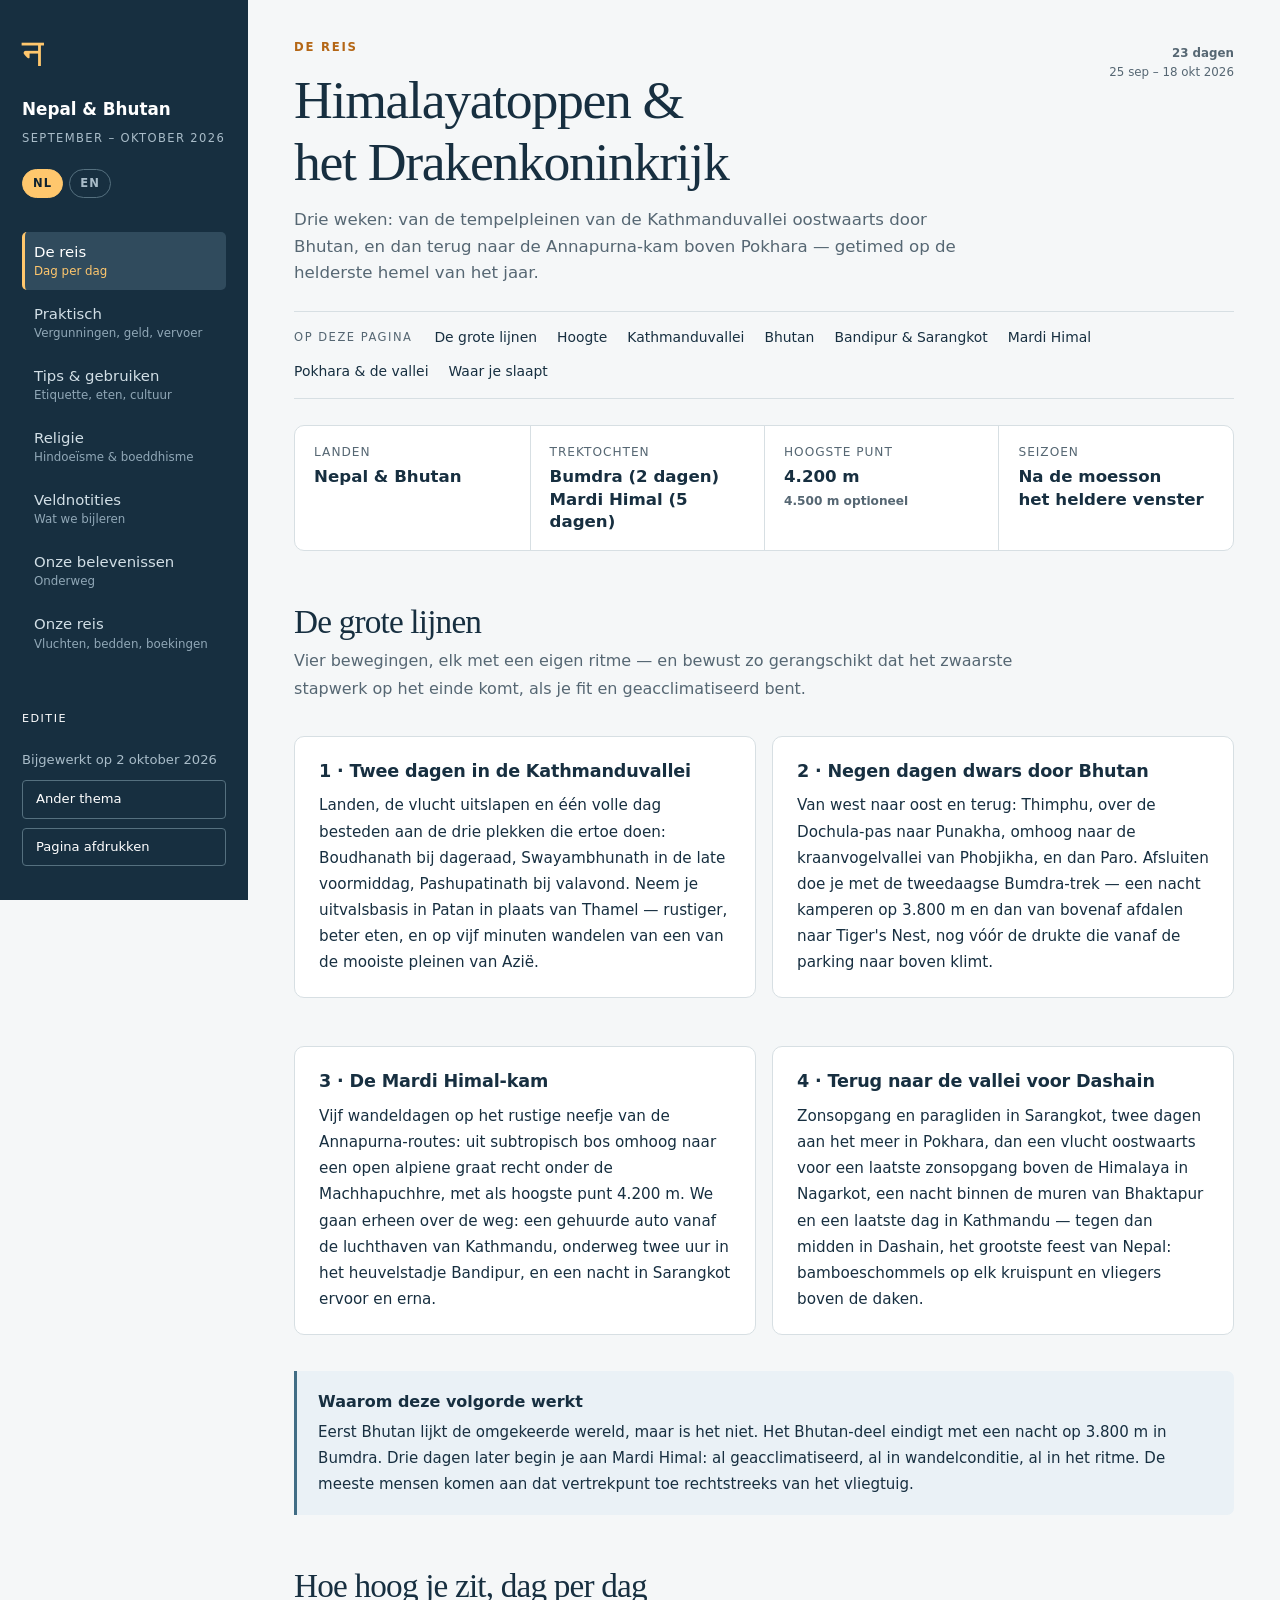
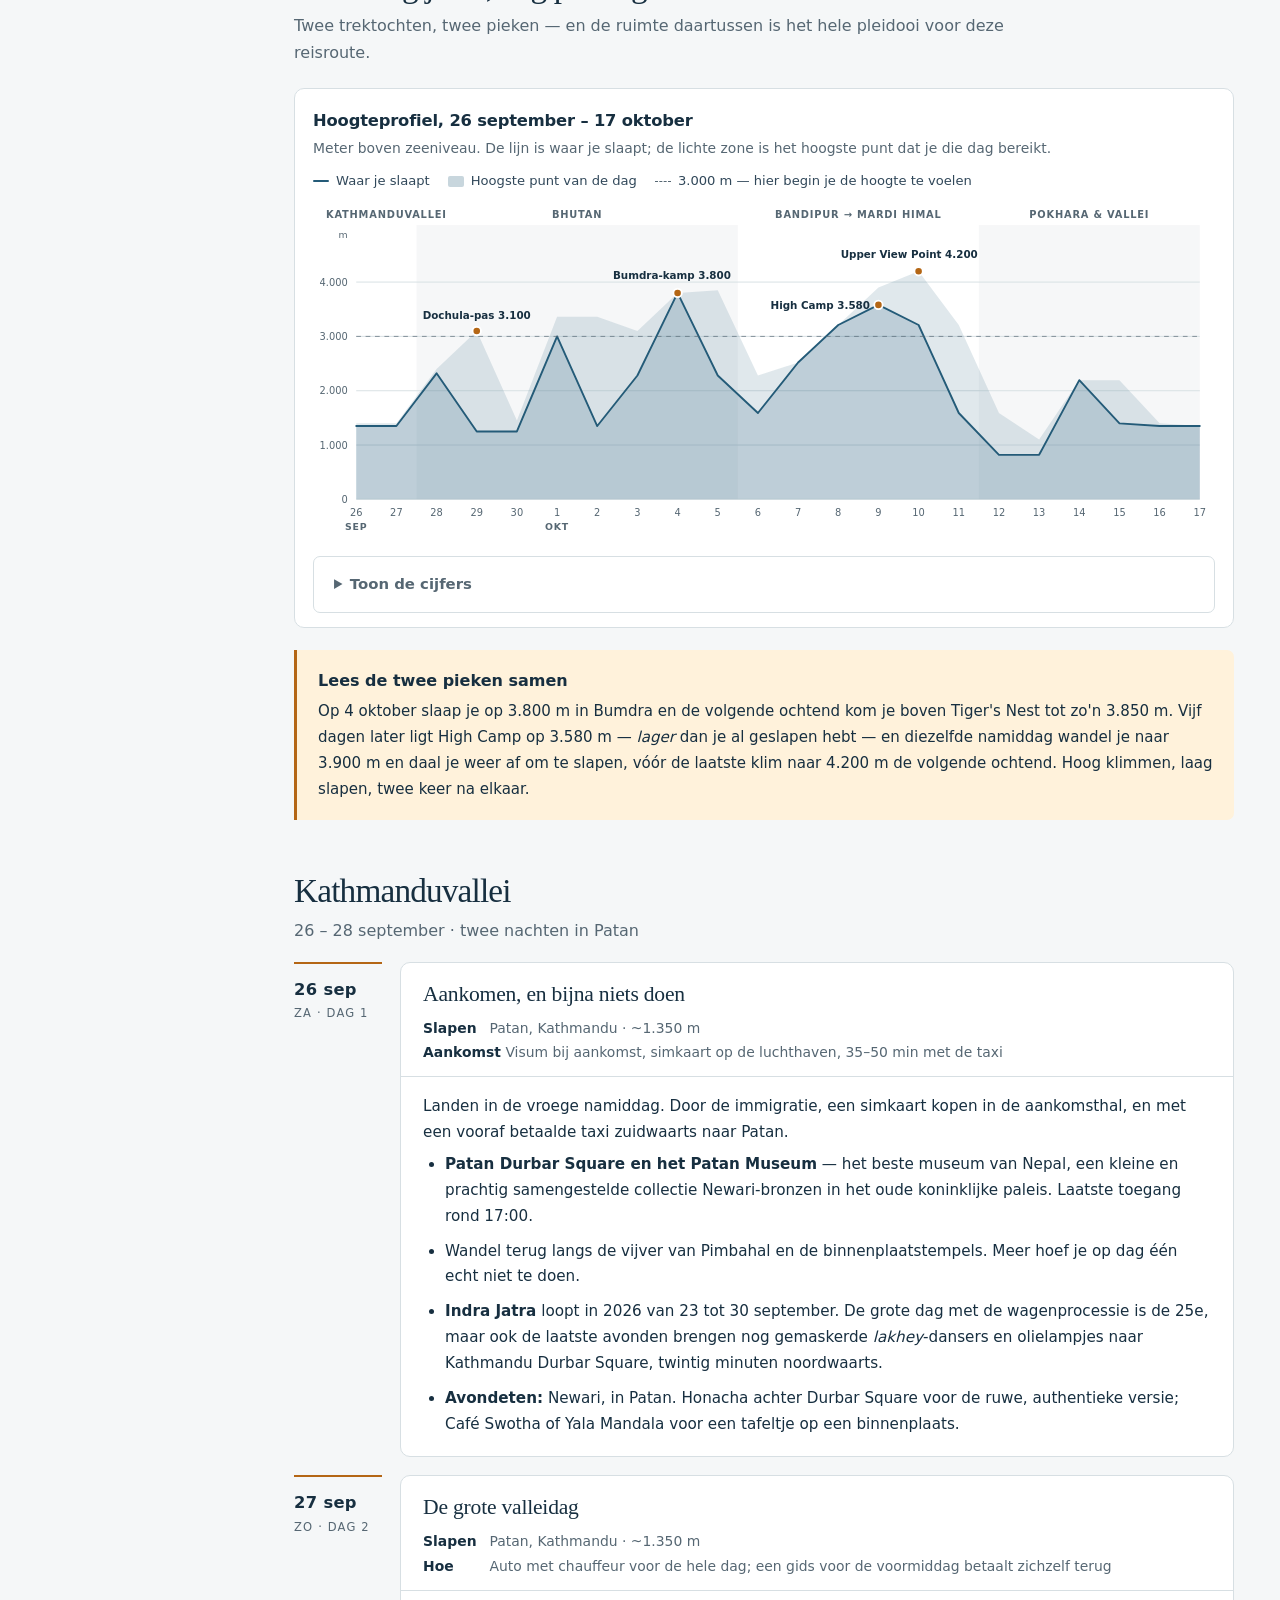
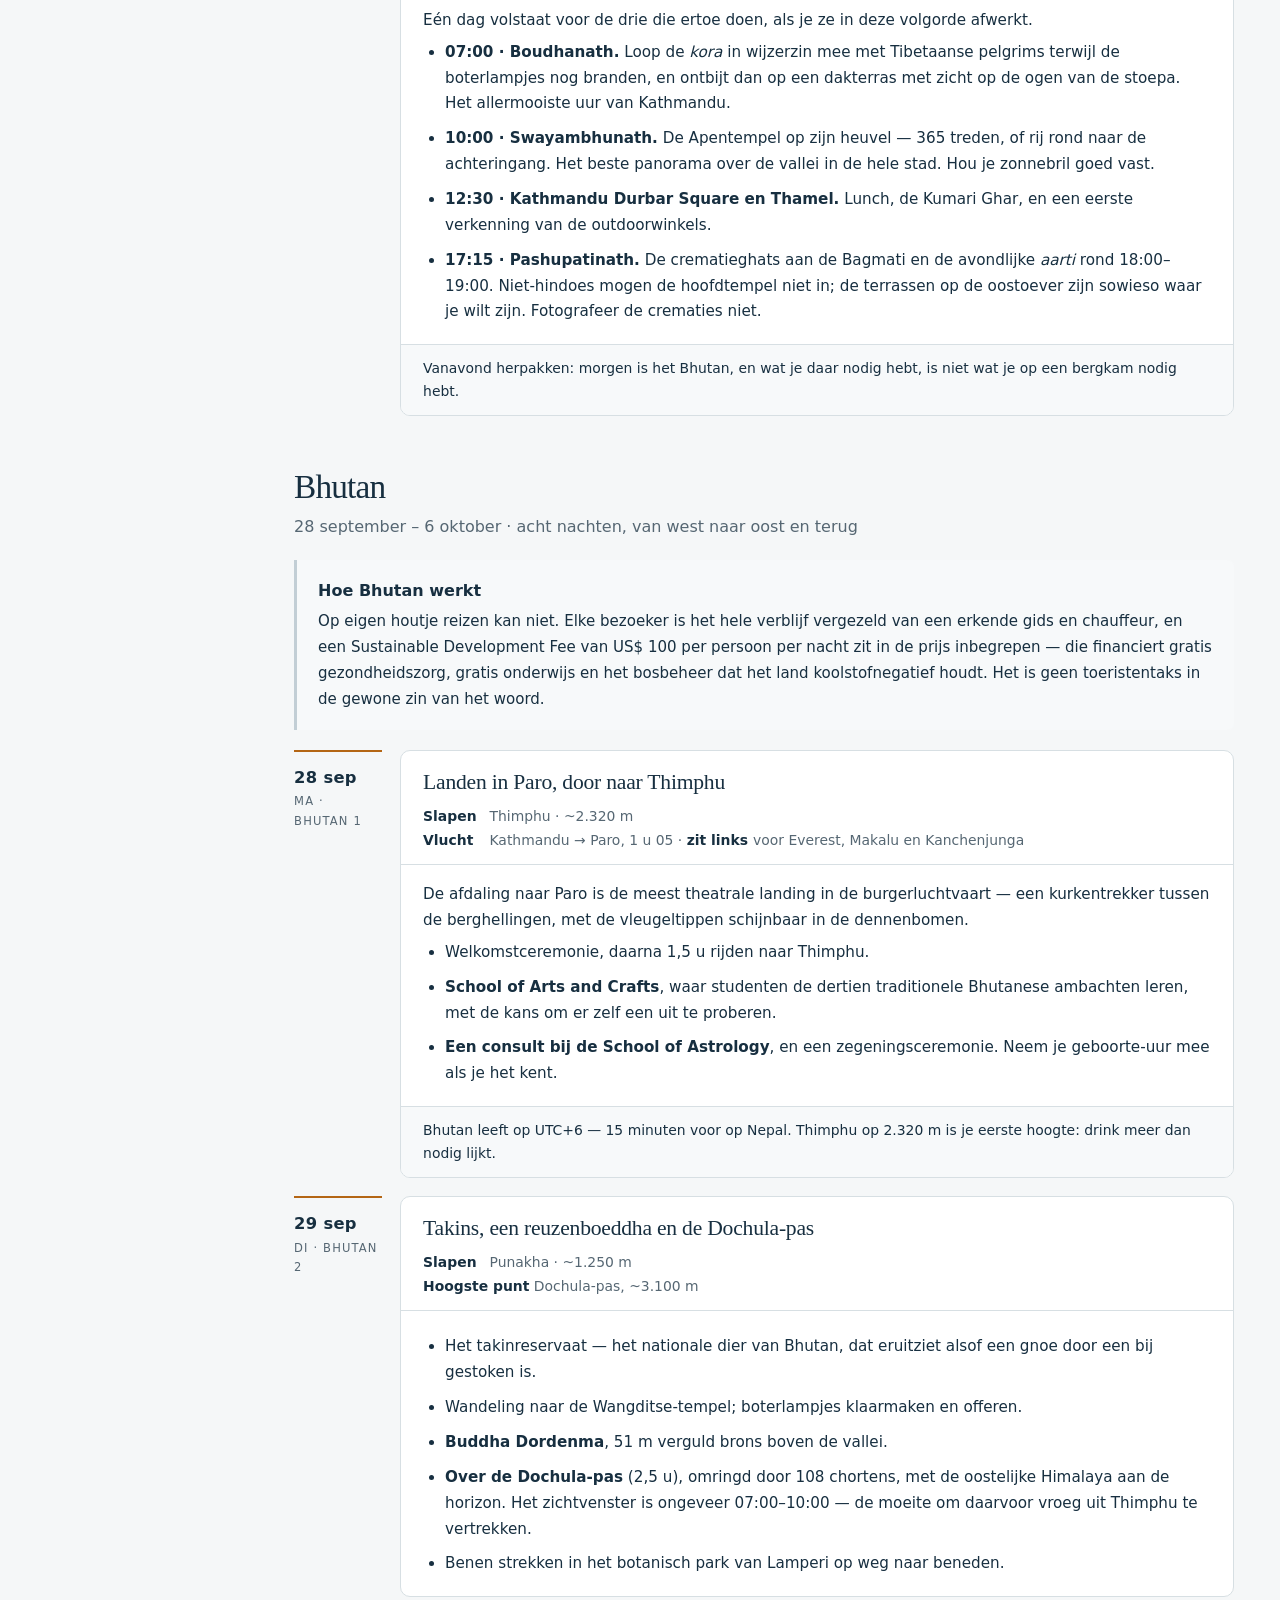
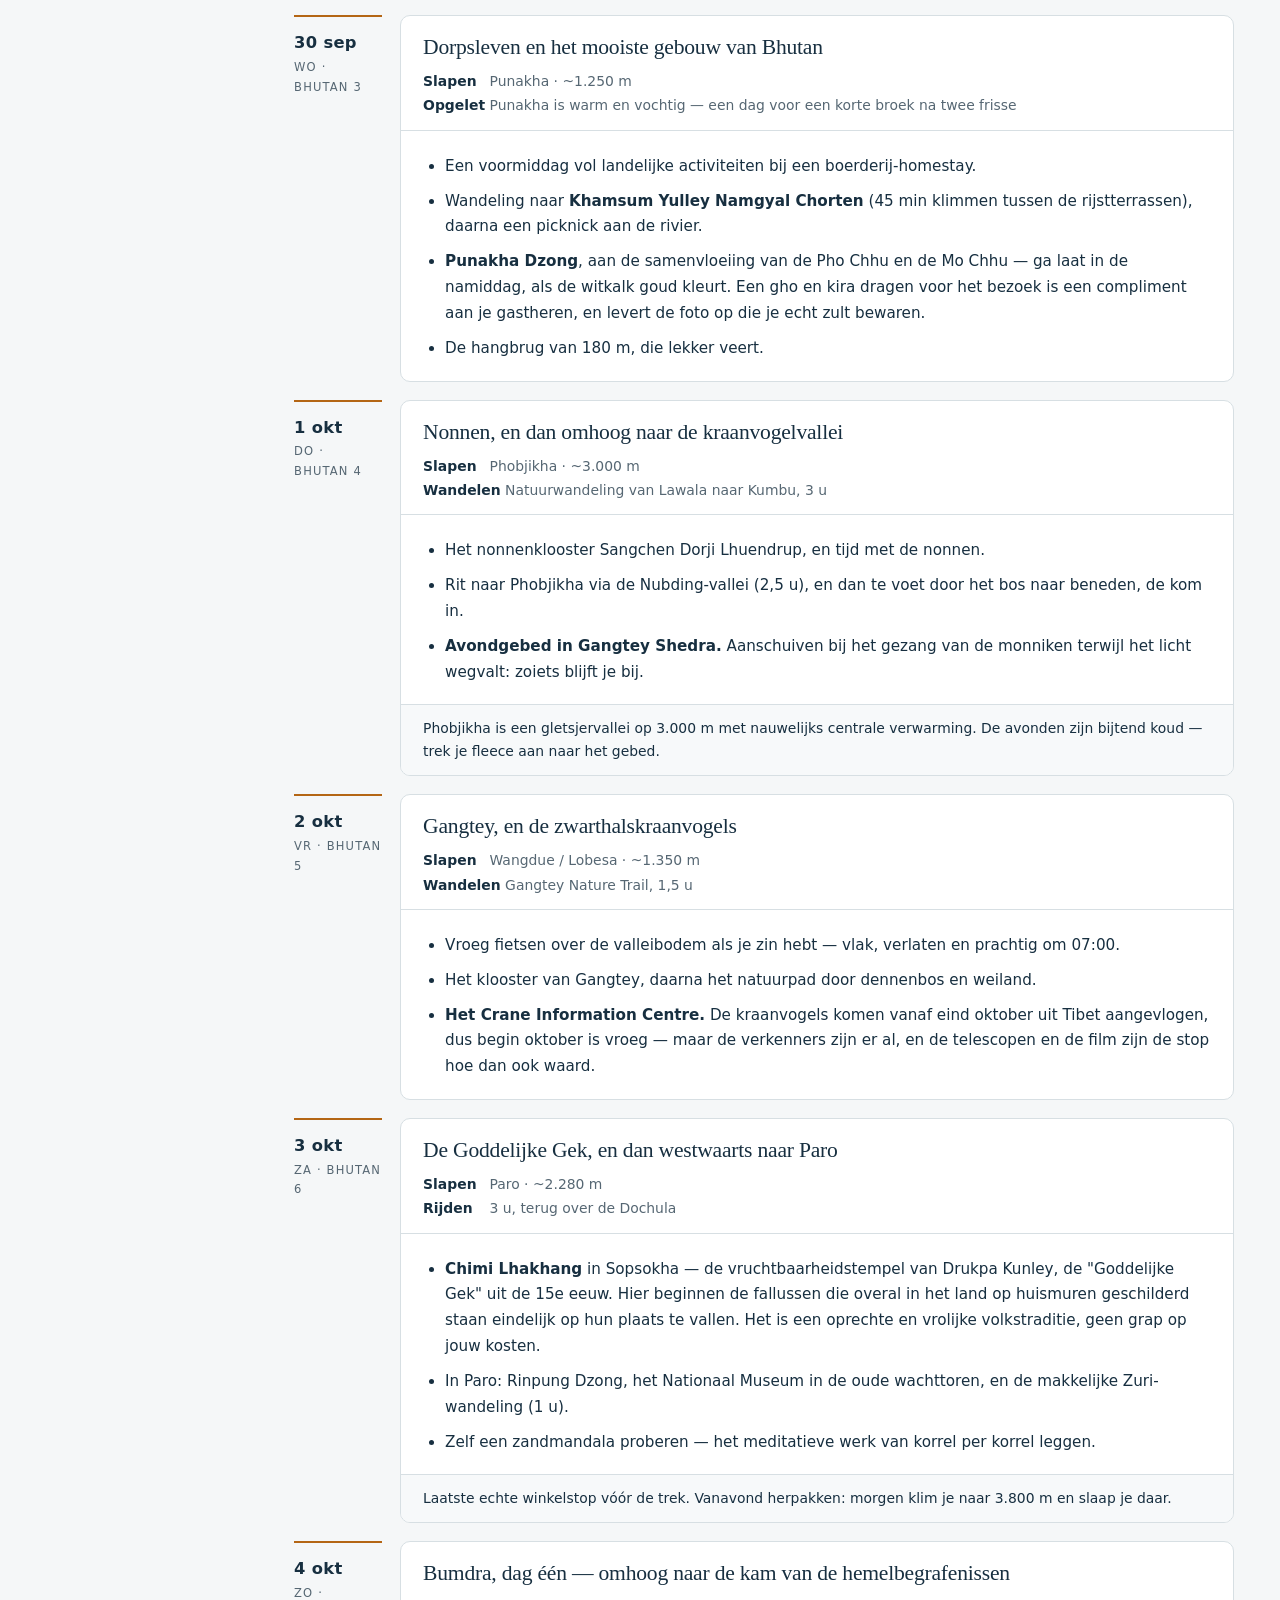
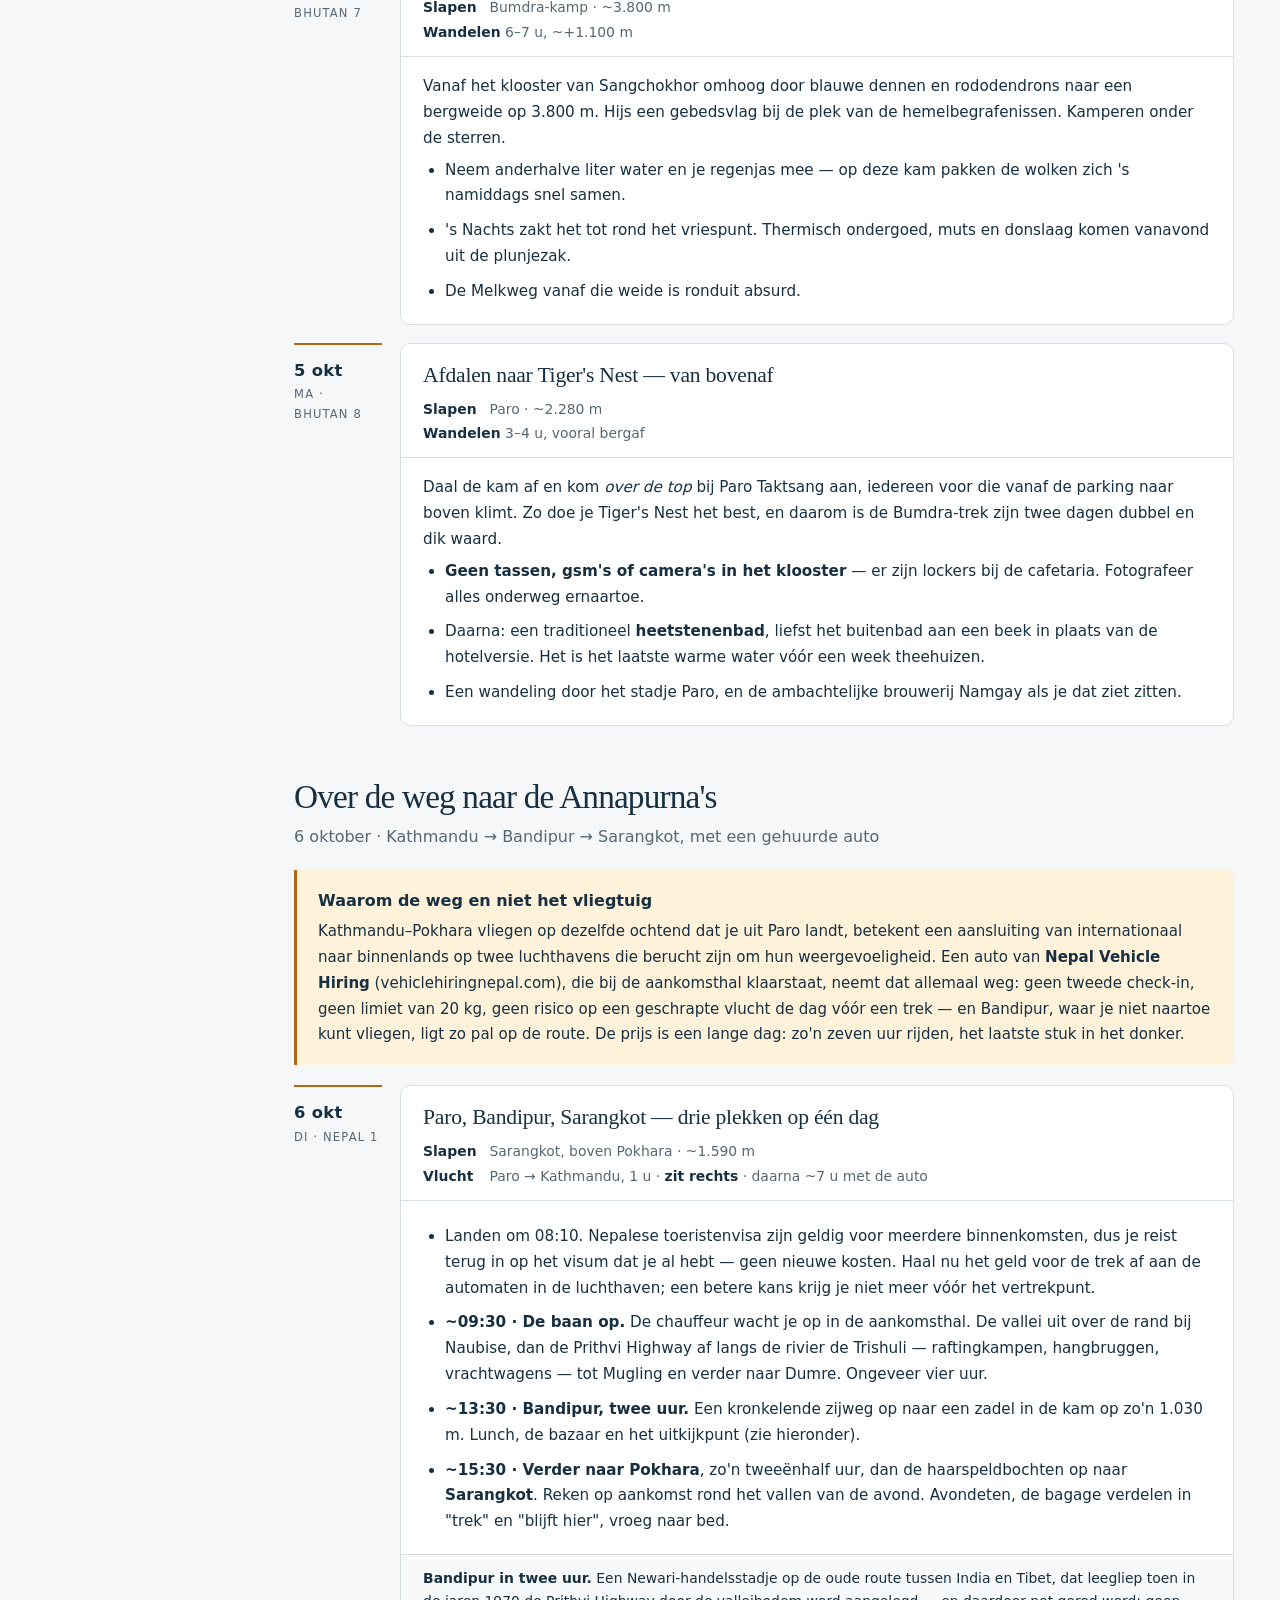
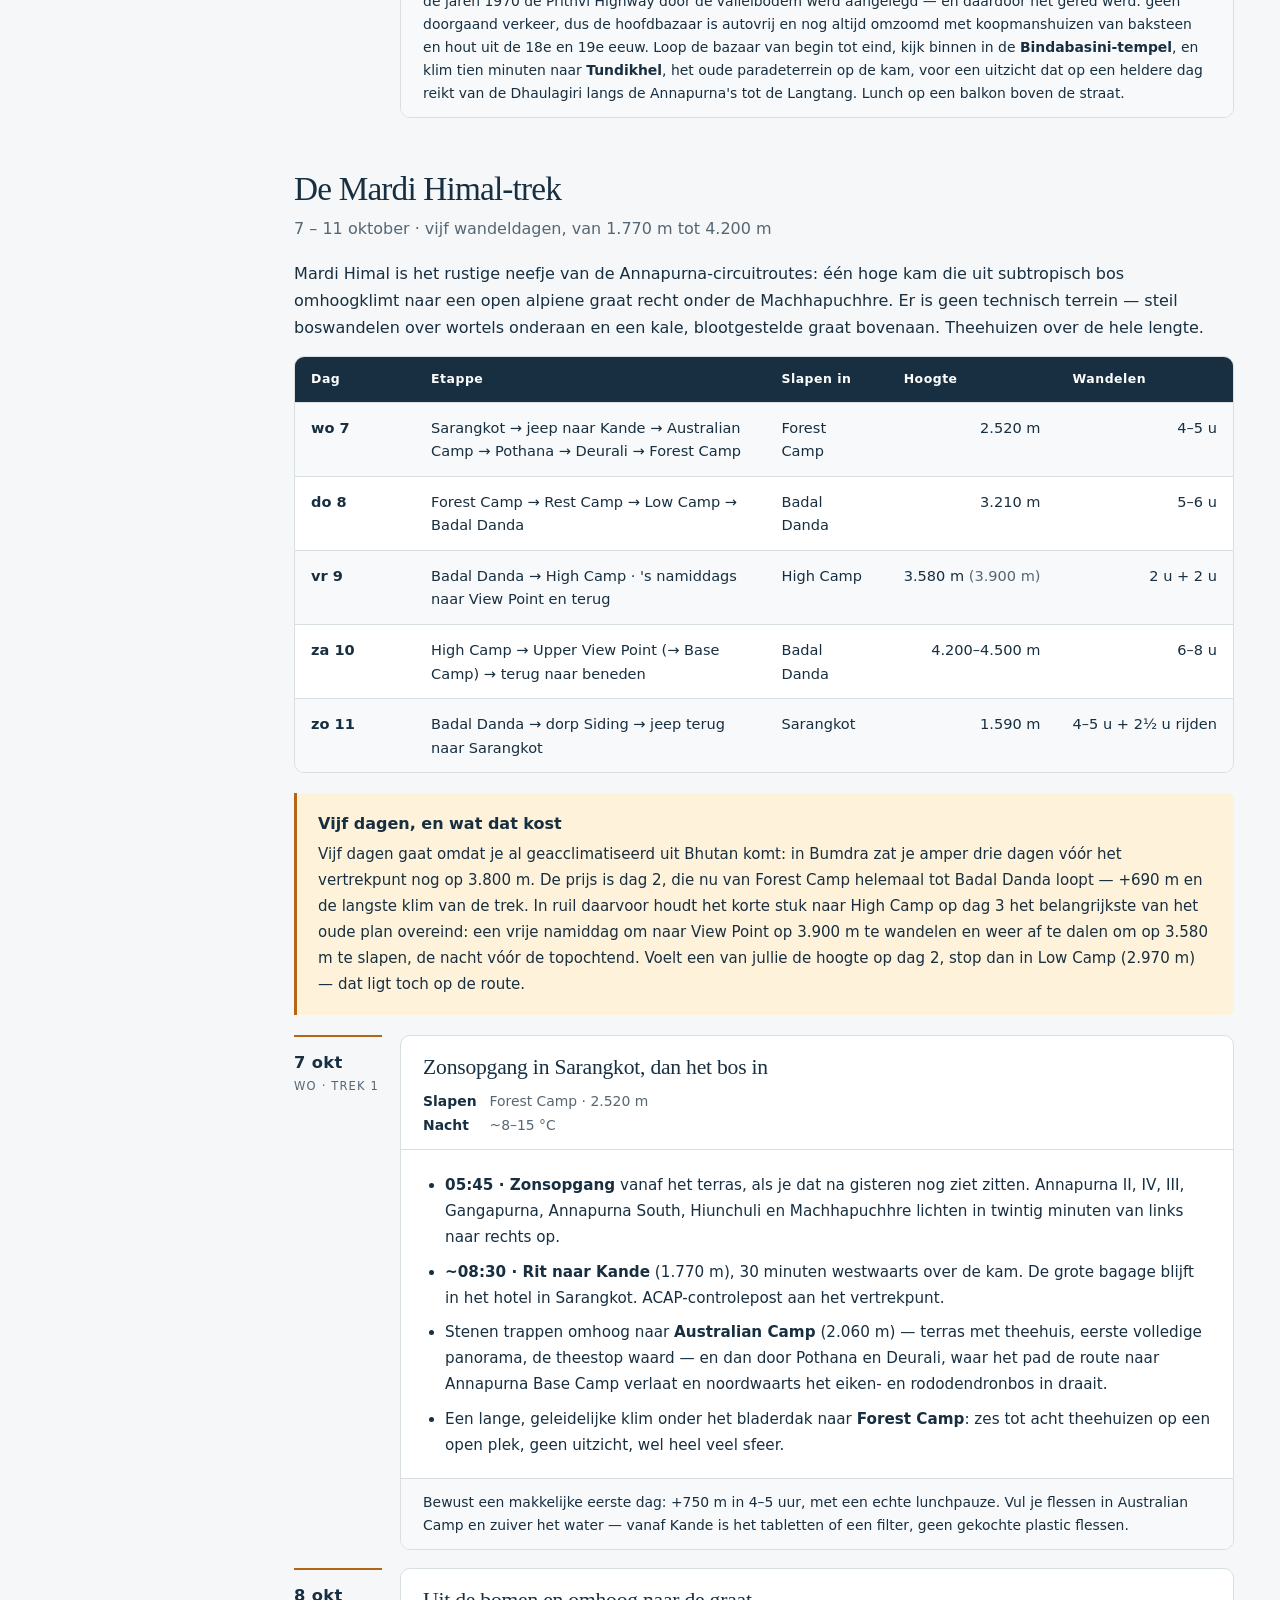
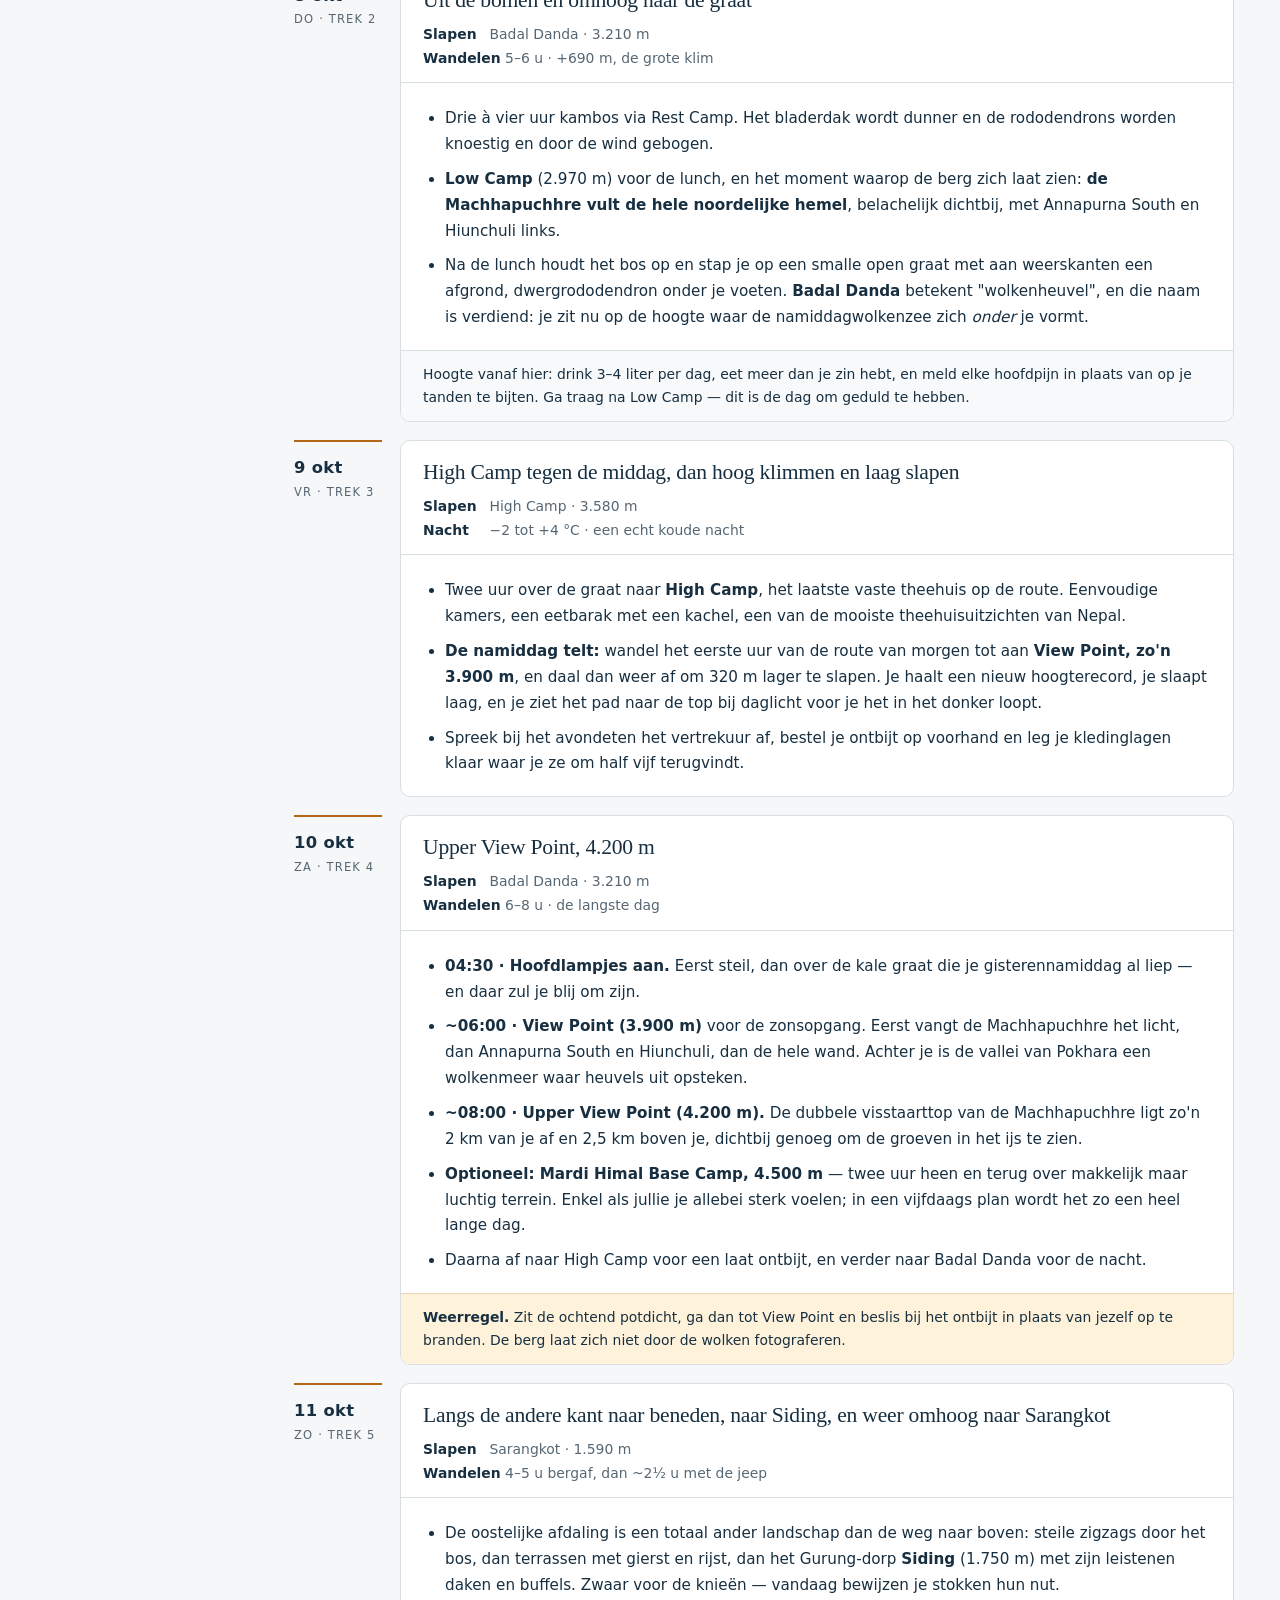
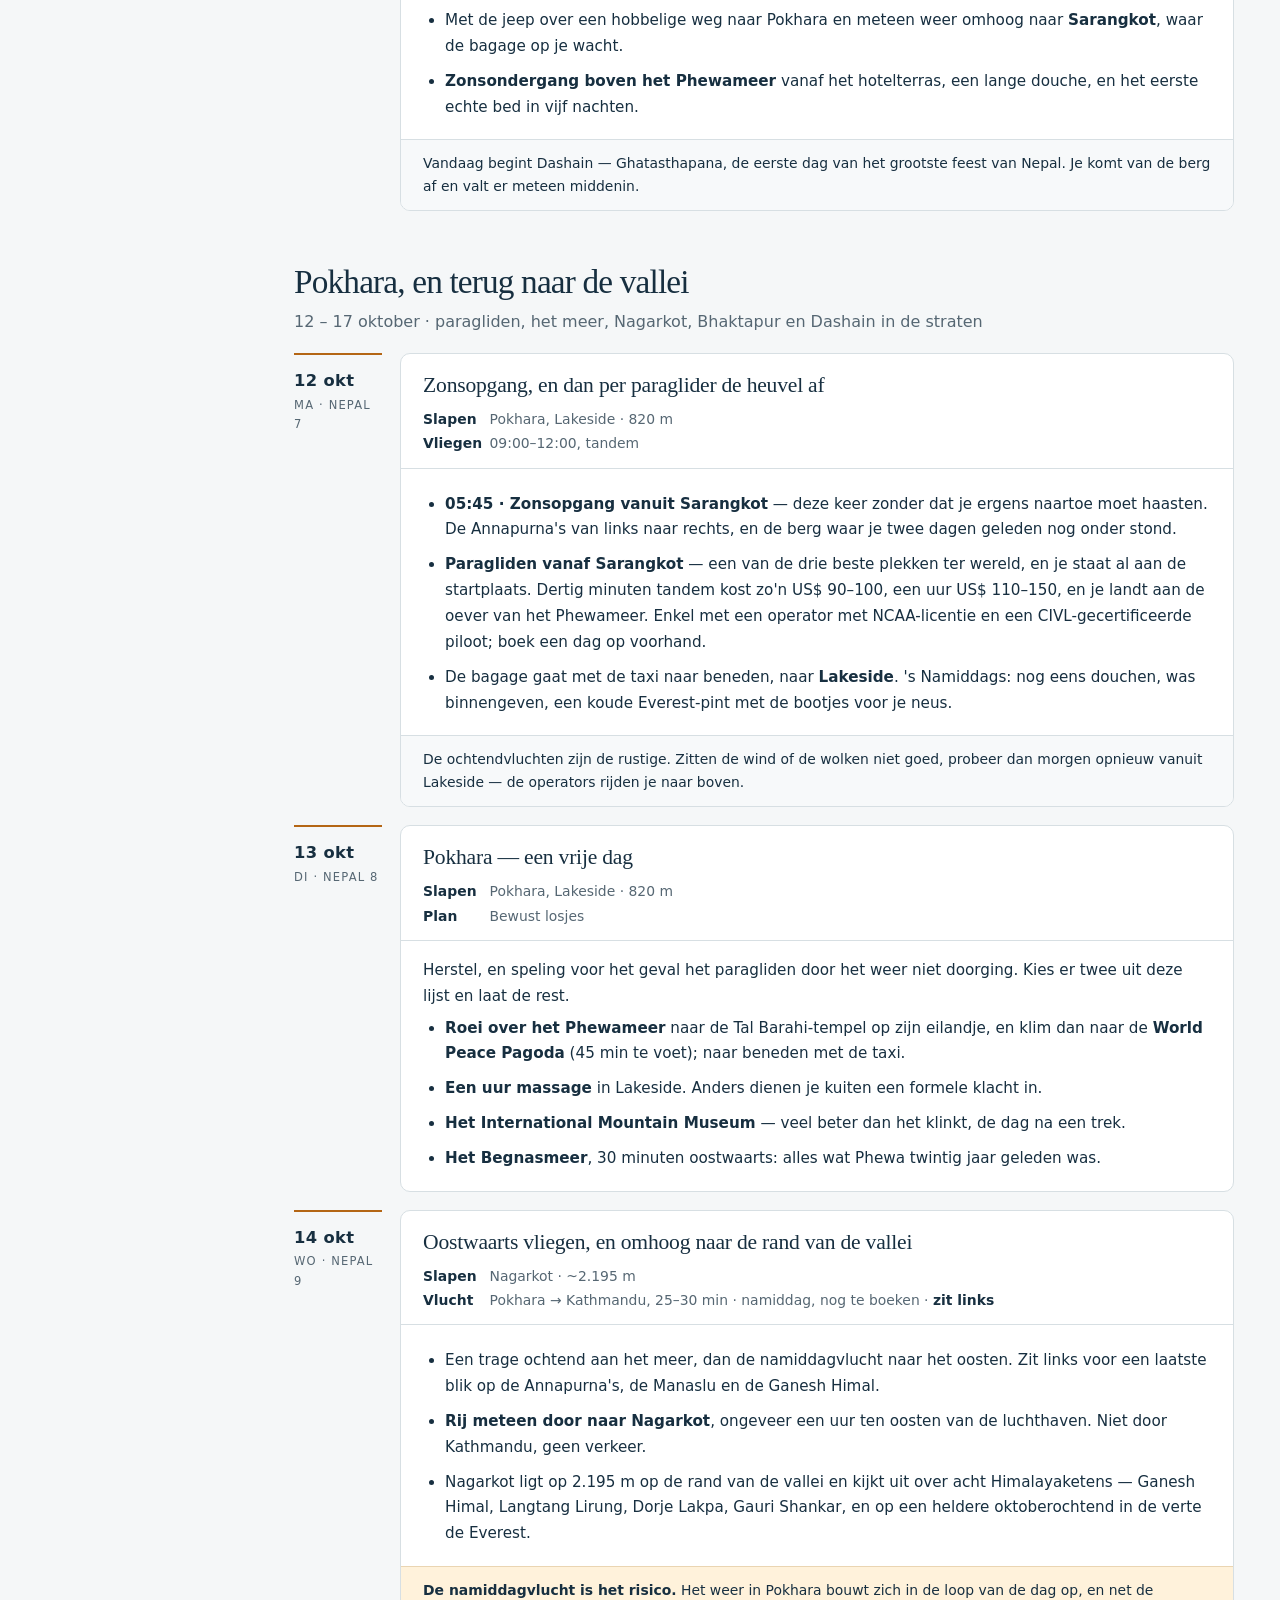
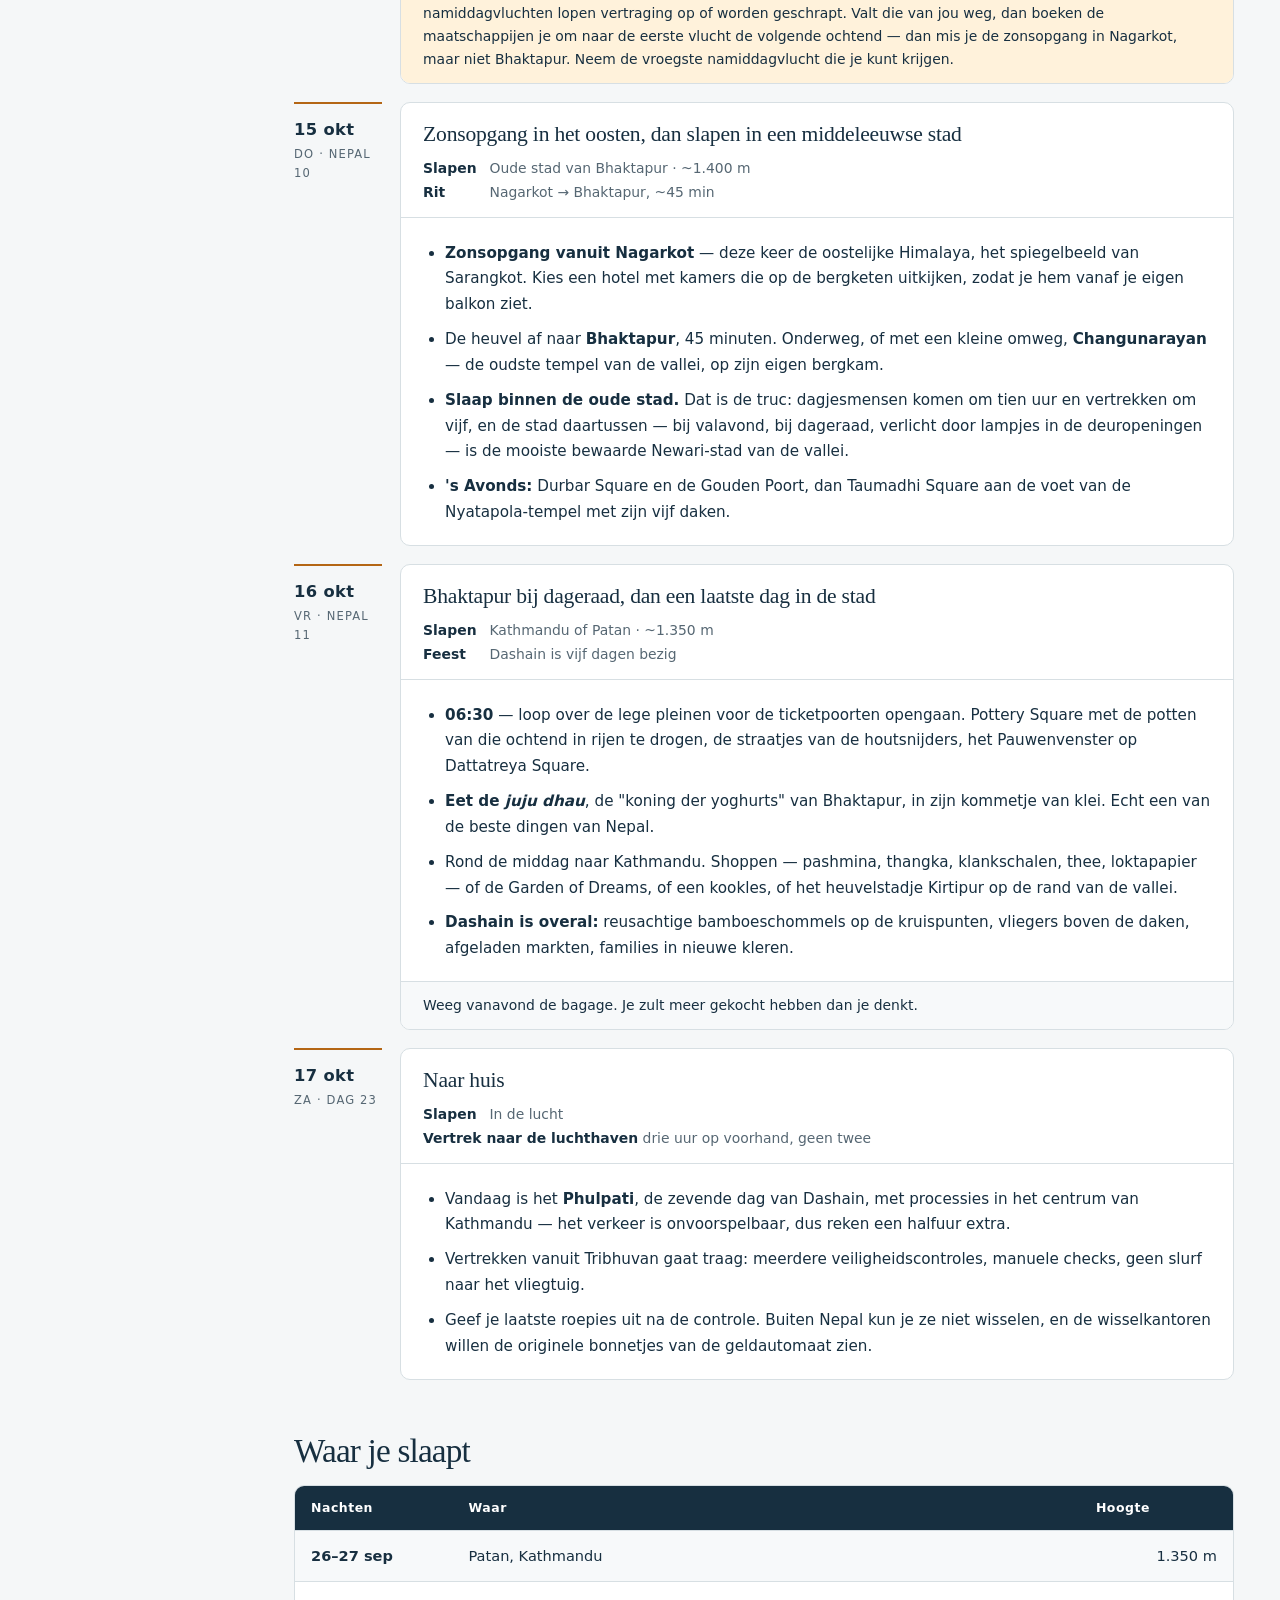
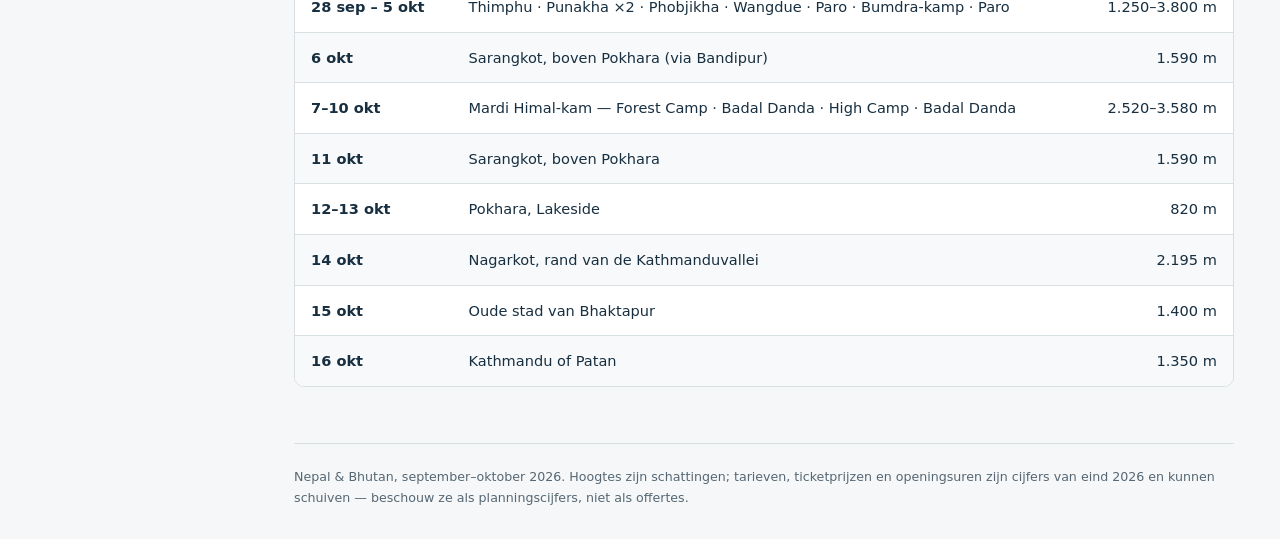
==== commit 464622ca: "Route change: car via Bandipur on 6 Oct, 5-day Mardi Himal, Sarangkot, Lakeside, Nagarkot at the end" ====
--- a/index.html
+++ b/index.html
@@ -5,7 +5,7 @@
 <meta name="robots" content="noindex, nofollow">
 <meta name="viewport" content="width=device-width, initial-scale=1">
 <title>De reis &middot; Nepal &amp; Bhutan 2026</title>
-<link rel="stylesheet" href="assets/style.css?v=4">
+<link rel="stylesheet" href="assets/style.css?v=5">
 <link rel="alternate" hreflang="nl" href="index.html">
 <link rel="alternate" hreflang="en" href="en/index.html">
 </head>
@@ -33,7 +33,7 @@
   </nav>
   <div class="side-bottom">
     <p class="lbl">EDITIE</p>
-    <p>Bijgewerkt op 28 september 2026</p>
+    <p>Bijgewerkt op 2 oktober 2026</p>
     <button class="side-btn" onclick="var r=document.documentElement;r.dataset.theme=(r.dataset.theme==='dark'?'light':'dark')">Ander thema</button>
     <button class="side-btn" onclick="window.print()">Pagina afdrukken</button>
   </div>
@@ -54,15 +54,15 @@
   <a href="#altitude">Hoogte</a>
   <a href="#valley">Kathmanduvallei</a>
   <a href="#bhutan">Bhutan</a>
-  <a href="#annapurna">Nagarkot &amp; Pokhara</a>
+  <a href="#annapurna">Bandipur &amp; Sarangkot</a>
   <a href="#mardi">Mardi Himal</a>
-  <a href="#finale">Terug naar de vallei</a>
+  <a href="#finale">Pokhara &amp; de vallei</a>
   <a href="#beds">Waar je slaapt</a>
 </div>
 
 <div class="overview">
   <div><span>Landen</span><strong>Nepal &amp; Bhutan</strong></div>
-  <div><span>Trektochten</span><strong>Bumdra (2 dagen)<br>Mardi Himal (6 dagen)</strong></div>
+  <div><span>Trektochten</span><strong>Bumdra (2 dagen)<br>Mardi Himal (5 dagen)</strong></div>
   <div><span>Hoogste punt</span><strong>4.200 m<br><span style="text-transform:none;letter-spacing:0">4.500 m optioneel</span></strong></div>
   <div><span>Seizoen</span><strong>Na de moesson<br>het heldere venster</strong></div>
 </div>
@@ -81,11 +81,11 @@
     </div>
     <div class="panel">
       <h3>3 · De Mardi Himal-kam</h3>
-      <p>Zes wandeldagen op het rustige neefje van de Annapurna-routes: uit subtropisch bos omhoog naar een open alpiene graat recht onder de Machhapuchhre, met als hoogste punt 4.200 m. Een tussennacht in Nagarkot en een in Sarangkot omkaderen de vlucht naar het westen.</p>
+      <p>Vijf wandeldagen op het rustige neefje van de Annapurna-routes: uit subtropisch bos omhoog naar een open alpiene graat recht onder de Machhapuchhre, met als hoogste punt 4.200 m. We gaan erheen over de weg: een gehuurde auto vanaf de luchthaven van Kathmandu, onderweg twee uur in het heuvelstadje Bandipur, en een nacht in Sarangkot ervoor en erna.</p>
     </div>
     <div class="panel">
       <h3>4 · Terug naar de vallei voor Dashain</h3>
-      <p>Afdalen naar Pokhara voor een warme douche en een meer, dan weer oostwaarts voor Bhaktapur bij dageraad en een laatste dag in Kathmandu — tegen dan midden in Dashain, het grootste feest van Nepal: bamboeschommels op elk kruispunt en vliegers boven de daken.</p>
+      <p>Zonsopgang en paragliden in Sarangkot, twee dagen aan het meer in Pokhara, dan een vlucht oostwaarts voor een laatste zonsopgang boven de Himalaya in Nagarkot, een nacht binnen de muren van Bhaktapur en een laatste dag in Kathmandu — tegen dan midden in Dashain, het grootste feest van Nepal: bamboeschommels op elk kruispunt en vliegers boven de daken.</p>
     </div>
   </div>
 
@@ -112,7 +112,7 @@
 
       <div class="viz-scroll">
       <svg class="viz-svg" id="altSvg" viewBox="0 0 960 372" role="img"
-           aria-label="Hoogteprofiel van 26 september tot 17 oktober 2026. Rond 1.350 meter in de Kathmanduvallei, dan stijgend doorheen Bhutan tot een kamp op 3.800 meter in Bumdra op 4 oktober, een tussennacht op 2.195 meter in Nagarkot, daarna klimmend over de Mardi Himal-kam tot 3.580 meter in High Camp op 11 oktober en een hoogste punt van 4.200 meter op 12 oktober, om dan terug te keren naar de vallei op zo'n 1.350 meter."></svg>
+           aria-label="Hoogteprofiel van 26 september tot 17 oktober 2026. Rond 1.350 meter in de Kathmanduvallei, dan stijgend doorheen Bhutan tot een kamp op 3.800 meter in Bumdra op 4 oktober, een nacht op 1.590 meter in Sarangkot, daarna klimmend over de Mardi Himal-kam tot 3.580 meter in High Camp op 9 oktober en een hoogste punt van 4.200 meter op 10 oktober, gevolgd door Pokhara, Nagarkot op 2.195 meter en de vallei op zo'n 1.350 meter."></svg>
       </div>
 
       <div class="viz-tip" id="altTip" aria-hidden="true"></div>
@@ -129,7 +129,7 @@
 
   <div class="notice amber">
     <strong>Lees de twee pieken samen</strong>
-    <p>Op 4 oktober slaap je op 3.800 m in Bumdra en de volgende ochtend kom je boven Tiger's Nest tot zo'n 3.850 m. Een week later ligt High Camp op 3.580 m — <em>lager</em> dan je al geslapen hebt — vóór de laatste klim naar 4.200 m. En de dag vóór die klim wandel je naar 3.900 m en daal je weer af om te slapen. Hoog klimmen, laag slapen, twee keer na elkaar.</p>
+    <p>Op 4 oktober slaap je op 3.800 m in Bumdra en de volgende ochtend kom je boven Tiger's Nest tot zo'n 3.850 m. Vijf dagen later ligt High Camp op 3.580 m — <em>lager</em> dan je al geslapen hebt — en diezelfde namiddag wandel je naar 3.900 m en daal je weer af om te slapen, vóór de laatste klim naar 4.200 m de volgende ochtend. Hoog klimmen, laag slapen, twee keer na elkaar.</p>
   </div>
 </section>
 
@@ -313,79 +313,61 @@
 </section>
 
 <section class="section" id="annapurna">
-  <h2>Over naar de Annapurna's</h2>
-  <p class="section-lead">6 – 7 oktober · twee tussennachten, op twee verschillende bergkammen</p>
+  <h2>Over de weg naar de Annapurna's</h2>
+  <p class="section-lead">6 oktober · Kathmandu → Bandipur → Sarangkot, met een gehuurde auto</p>
 
   <div class="notice amber">
-    <strong>Waarom dit twee dagen duurt en niet één</strong>
-    <p>Van Paro naar Pokhara in één ruk kan op papier: landen in Kathmandu om 08:10, door de immigratie, oversteken naar de binnenlandse terminal, opnieuw vliegen. Maar dan moet je om 05:30 je hotel in Paro uit, en één vertraging door het weer in Paro — een luchthaven die berucht is om haar vertragingen — leidt tot een gemiste binnenlandse aansluiting en een race om het vertrekpunt van de trek nog te halen. Door een tussenstop in <b>Nagarkot</b>, op de oostelijke rand van de vallei en aan dezelfde kant als de luchthaven, wordt een stresserende transfer een zonsopgang boven de Himalaya.</p>
+    <strong>Waarom de weg en niet het vliegtuig</strong>
+    <p>Kathmandu–Pokhara vliegen op dezelfde ochtend dat je uit Paro landt, betekent een aansluiting van internationaal naar binnenlands op twee luchthavens die berucht zijn om hun weergevoeligheid. Een auto van <b>Nepal Vehicle Hiring</b> (vehiclehiringnepal.com), die bij de aankomsthal klaarstaat, neemt dat allemaal weg: geen tweede check-in, geen limiet van 20 kg, geen risico op een geschrapte vlucht de dag vóór een trek — en Bandipur, waar je niet naartoe kunt vliegen, ligt zo pal op de route. De prijs is een lange dag: zo'n zeven uur rijden, het laatste stuk in het donker.</p>
   </div>
 
   <div class="day">
     <div class="date"><strong>6 okt</strong><span>di · Nepal 1</span></div>
     <div class="day-content">
-      <div class="day-top"><h3>Van Paro naar de rand van de vallei</h3></div>
-      <div class="day-meta"><div><b>Slapen</b> Nagarkot · ~2.195 m</div><div><b>Vlucht</b> Paro → Kathmandu, 1 u · <b>zit rechts</b> deze keer</div></div>
-      <div class="day-body">
-        <ul>
-          <li>Landen halverwege de voormiddag. Nepalese toeristenvisa zijn geldig voor meerdere binnenkomsten, dus je reist terug in op het visum dat je al hebt — geen nieuwe kosten.</li>
-          <li><b>Rij meteen door naar Nagarkot</b>, ongeveer een uur oostwaarts. Niet door Kathmandu, geen verkeer, niet herpakken in een stadshotel.</li>
-          <li>Nagarkot ligt op 2.195 m op de rand van de vallei en kijkt uit over acht Himalayaketens — Ganesh Himal, Langtang Lirung, Dorje Lakpa, Gauri Shankar, en op een heldere oktoberochtend in de verte de Everest.</li>
-          <li><b>Namiddag:</b> de wandeling naar de uitkijktoren, of het kampad richting Changunarayan. Of een stoel, een pot thee en de eerste namiddag van de reis zonder haast.</li>
-        </ul>
-      </div>
-      <div class="day-extra">Kies een hotel met kamers die op de bergketen uitkijken, zodat je de zonsopgang vanaf je eigen balkon ziet in plaats van om 05:00 de weg op te moeten klauteren.</div>
-    </div>
-  </div>
-
-  <div class="day">
-    <div class="date"><strong>7 okt</strong><span>wo · Nepal 2</span></div>
-    <div class="day-content">
-      <div class="day-top"><h3>Zonsopgang in het oosten, zonsondergang in het westen</h3></div>
-      <div class="day-meta"><div><b>Slapen</b> Sarangkot, boven Pokhara · ~1.590 m</div><div><b>Vlucht</b> Kathmandu → Pokhara, 25–30 min — neem een vlucht laat in de voormiddag</div></div>
-      <div class="day-body">
-        <ul>
-          <li><b>Zonsopgang vanuit Nagarkot</b>, daarna een stevig ontbijt. Rond 08:00 vertrekken naar de luchthaven.</li>
-          <li>Een vlucht naar Pokhara <b>laat in de voormiddag of rond de middag</b> is net de bedoeling van heel deze regeling: zo zie je de dageraad in plaats van erdoor te rijden. Zit rechts voor de Annapurna's.</li>
-          <li>Van de luchthaven van Pokhara is het 45 minuten haarspeldbochten tot in <b>Sarangkot</b>. Aankomst halverwege de namiddag.</li>
-          <li><b>Zonsondergang boven het Phewameer</b> aan de ene kant, Annapurna South, Hiunchuli, Machhapuchhre en Dhaulagiri aan de andere. Vroeg eten bestellen, vroeg slapen.</li>
-        </ul>
-      </div>
-      <div class="day-extra">Sarangkot is de ideale uitvalsbasis voor de nacht vóór de trek: het vertrekpunt in Kande ligt op 30 minuten over dezelfde kamweg, zodat je begint te wandelen zonder ooit naar Pokhara af te dalen. Twee bergpanorama's in twee dagen, vanaf tegenovergestelde kanten van het land.</div>
+      <div class="day-top"><h3>Paro, Bandipur, Sarangkot — drie plekken op één dag</h3></div>
+      <div class="day-meta"><div><b>Slapen</b> Sarangkot, boven Pokhara · ~1.590 m</div><div><b>Vlucht</b> Paro → Kathmandu, 1 u · <b>zit rechts</b> · daarna ~7 u met de auto</div></div>
+      <div class="day-body">
+        <ul>
+          <li>Landen om 08:10. Nepalese toeristenvisa zijn geldig voor meerdere binnenkomsten, dus je reist terug in op het visum dat je al hebt — geen nieuwe kosten. Haal nu het geld voor de trek af aan de automaten in de luchthaven; een betere kans krijg je niet meer vóór het vertrekpunt.</li>
+          <li><b>~09:30 · De baan op.</b> De chauffeur wacht je op in de aankomsthal. De vallei uit over de rand bij Naubise, dan de Prithvi Highway af langs de rivier de Trishuli — raftingkampen, hangbruggen, vrachtwagens — tot Mugling en verder naar Dumre. Ongeveer vier uur.</li>
+          <li><b>~13:30 · Bandipur, twee uur.</b> Een kronkelende zijweg op naar een zadel in de kam op zo'n 1.030 m. Lunch, de bazaar en het uitkijkpunt (zie hieronder).</li>
+          <li><b>~15:30 · Verder naar Pokhara</b>, zo'n tweeënhalf uur, dan de haarspeldbochten op naar <b>Sarangkot</b>. Reken op aankomst rond het vallen van de avond. Avondeten, de bagage verdelen in "trek" en "blijft hier", vroeg naar bed.</li>
+        </ul>
+      </div>
+      <div class="day-extra"><b>Bandipur in twee uur.</b> Een Newari-handelsstadje op de oude route tussen India en Tibet, dat leegliep toen in de jaren 1970 de Prithvi Highway door de valleibodem werd aangelegd — en daardoor net gered werd: geen doorgaand verkeer, dus de hoofdbazaar is autovrij en nog altijd omzoomd met koopmanshuizen van baksteen en hout uit de 18e en 19e eeuw. Loop de bazaar van begin tot eind, kijk binnen in de <b>Bindabasini-tempel</b>, en klim tien minuten naar <b>Tundikhel</b>, het oude paradeterrein op de kam, voor een uitzicht dat op een heldere dag reikt van de Dhaulagiri langs de Annapurna's tot de Langtang. Lunch op een balkon boven de straat.</div>
     </div>
   </div>
 </section>
 
 <section class="section" id="mardi">
   <h2>De Mardi Himal-trek</h2>
-  <p class="section-lead">8 – 13 oktober · zes wandeldagen, van 1.770 m tot 4.200 m</p>
+  <p class="section-lead">7 – 11 oktober · vijf wandeldagen, van 1.770 m tot 4.200 m</p>
 
   <p>Mardi Himal is het rustige neefje van de Annapurna-circuitroutes: één hoge kam die uit subtropisch bos omhoogklimt naar een open alpiene graat recht onder de Machhapuchhre. Er is geen technisch terrein — steil boswandelen over wortels onderaan en een kale, blootgestelde graat bovenaan. Theehuizen over de hele lengte.</p>
 
   <div class="table-wrap"><table>
     <tr><th>Dag</th><th>Etappe</th><th>Slapen in</th><th class="num">Hoogte</th><th class="num">Wandelen</th></tr>
-    <tr><td>do 8</td><td>Kande → Australian Camp → Pothana → Deurali → Forest Camp</td><td>Forest Camp</td><td class="num">2.520 m</td><td class="num">4–5 u</td></tr>
-    <tr><td>vr 9</td><td>Forest Camp → Rest Camp → Low Camp</td><td>Low Camp</td><td class="num">2.970 m</td><td class="num">3–4 u</td></tr>
-    <tr><td>za 10</td><td>Low Camp → Badal Danda</td><td>Badal Danda</td><td class="num">3.210 m</td><td class="num">2–3 u</td></tr>
-    <tr><td>zo 11</td><td>Badal Danda → High Camp · 's namiddags naar View Point en terug</td><td>High Camp</td><td class="num">3.580 m <span style="color:var(--muted)">(3.900 m)</span></td><td class="num">2 u + 2 u</td></tr>
-    <tr><td>ma 12</td><td>High Camp → Upper View Point (→ Base Camp) → terug naar beneden</td><td>Badal Danda</td><td class="num">4.200–4.500 m</td><td class="num">6–8 u</td></tr>
-    <tr><td>di 13</td><td>Badal Danda → dorp Siding → jeep naar Pokhara</td><td>Pokhara</td><td class="num">820 m</td><td class="num">4–5 u + 2 u rijden</td></tr>
+    <tr><td>wo 7</td><td>Sarangkot → jeep naar Kande → Australian Camp → Pothana → Deurali → Forest Camp</td><td>Forest Camp</td><td class="num">2.520 m</td><td class="num">4–5 u</td></tr>
+    <tr><td>do 8</td><td>Forest Camp → Rest Camp → Low Camp → Badal Danda</td><td>Badal Danda</td><td class="num">3.210 m</td><td class="num">5–6 u</td></tr>
+    <tr><td>vr 9</td><td>Badal Danda → High Camp · 's namiddags naar View Point en terug</td><td>High Camp</td><td class="num">3.580 m <span style="color:var(--muted)">(3.900 m)</span></td><td class="num">2 u + 2 u</td></tr>
+    <tr><td>za 10</td><td>High Camp → Upper View Point (→ Base Camp) → terug naar beneden</td><td>Badal Danda</td><td class="num">4.200–4.500 m</td><td class="num">6–8 u</td></tr>
+    <tr><td>zo 11</td><td>Badal Danda → dorp Siding → jeep terug naar Sarangkot</td><td>Sarangkot</td><td class="num">1.590 m</td><td class="num">4–5 u + 2½ u rijden</td></tr>
   </table></div>
 
   <div class="notice amber">
-    <strong>Zes dagen, geen vijf</strong>
-    <p>De extra nacht komt in Badal Danda. Die splitst de enige zware klim — van Low Camp rechtstreeks naar High Camp, +610 m — in twee halve dagen, en brengt je tegen de middag in High Camp, met een vrije namiddag om naar View Point op 3.900 m te wandelen en weer af te dalen om op 3.580 m te slapen. Schoolvoorbeeld van hoog klimmen, laag slapen, de nacht vóór de enige dag die er echt toe doet. En het betekent ook: als de dageraad op de top in de wolken zit, heb je al op de kam gestaan mét het uitzicht.</p>
-  </div>
-
-  <div class="day">
-    <div class="date"><strong>8 okt</strong><span>do · Trek 1</span></div>
+    <strong>Vijf dagen, en wat dat kost</strong>
+    <p>Vijf dagen gaat omdat je al geacclimatiseerd uit Bhutan komt: in Bumdra zat je amper drie dagen vóór het vertrekpunt nog op 3.800 m. De prijs is dag 2, die nu van Forest Camp helemaal tot Badal Danda loopt — +690 m en de langste klim van de trek. In ruil daarvoor houdt het korte stuk naar High Camp op dag 3 het belangrijkste van het oude plan overeind: een vrije namiddag om naar View Point op 3.900 m te wandelen en weer af te dalen om op 3.580 m te slapen, de nacht vóór de topochtend. Voelt een van jullie de hoogte op dag 2, stop dan in Low Camp (2.970 m) — dat ligt toch op de route.</p>
+  </div>
+
+  <div class="day">
+    <div class="date"><strong>7 okt</strong><span>wo · Trek 1</span></div>
     <div class="day-content">
       <div class="day-top"><h3>Zonsopgang in Sarangkot, dan het bos in</h3></div>
       <div class="day-meta"><div><b>Slapen</b> Forest Camp · 2.520 m</div><div><b>Nacht</b> ~8–15 °C</div></div>
       <div class="day-body">
         <ul>
-          <li><b>05:45 · Zonsopgang</b> vanaf het terras. Annapurna II, IV, III, Gangapurna, Annapurna South, Hiunchuli en Machhapuchhre lichten in twintig minuten van links naar rechts op.</li>
-          <li><b>09:00 · Rit naar Kande</b> (1.770 m), 30 minuten westwaarts over de kam. ACAP-controlepost aan het vertrekpunt.</li>
+          <li><b>05:45 · Zonsopgang</b> vanaf het terras, als je dat na gisteren nog ziet zitten. Annapurna II, IV, III, Gangapurna, Annapurna South, Hiunchuli en Machhapuchhre lichten in twintig minuten van links naar rechts op.</li>
+          <li><b>~08:30 · Rit naar Kande</b> (1.770 m), 30 minuten westwaarts over de kam. De grote bagage blijft in het hotel in Sarangkot. ACAP-controlepost aan het vertrekpunt.</li>
           <li>Stenen trappen omhoog naar <b>Australian Camp</b> (2.060 m) — terras met theehuis, eerste volledige panorama, de theestop waard — en dan door Pothana en Deurali, waar het pad de route naar Annapurna Base Camp verlaat en noordwaarts het eiken- en rododendronbos in draait.</li>
           <li>Een lange, geleidelijke klim onder het bladerdak naar <b>Forest Camp</b>: zes tot acht theehuizen op een open plek, geen uitzicht, wel heel veel sfeer.</li>
         </ul>
@@ -395,54 +377,38 @@
   </div>
 
   <div class="day">
-    <div class="date"><strong>9 okt</strong><span>vr · Trek 2</span></div>
-    <div class="day-content">
-      <div class="day-top"><h3>Uit de bomen — Low Camp</h3></div>
-      <div class="day-meta"><div><b>Slapen</b> Low Camp · 2.970 m</div><div><b>Nacht</b> ~3–8 °C</div></div>
+    <div class="date"><strong>8 okt</strong><span>do · Trek 2</span></div>
+    <div class="day-content">
+      <div class="day-top"><h3>Uit de bomen en omhoog naar de graat</h3></div>
+      <div class="day-meta"><div><b>Slapen</b> Badal Danda · 3.210 m</div><div><b>Wandelen</b> 5–6 u · +690 m, de grote klim</div></div>
       <div class="day-body">
         <ul>
           <li>Drie à vier uur kambos via Rest Camp. Het bladerdak wordt dunner en de rododendrons worden knoestig en door de wind gebogen.</li>
-          <li>In Low Camp laat de berg zich zien: <b>de Machhapuchhre vult de hele noordelijke hemel</b>, belachelijk dichtbij, met Annapurna South en Hiunchuli links. Kom aan in de vroege namiddag, voor de wolken opzetten.</li>
-          <li>Doe niets met de rest van de dag. Thee, een boek, het uitzicht, dal bhat, om negen uur in bed.</li>
-        </ul>
-      </div>
-      <div class="day-extra">Hoogte vanaf hier: drink 3–4 liter per dag, eet meer dan je zin hebt, en meld elke hoofdpijn in plaats van op je tanden te bijten.</div>
-    </div>
-  </div>
-
-  <div class="day">
-    <div class="date"><strong>10 okt</strong><span>za · Trek 3</span></div>
-    <div class="day-content">
-      <div class="day-top"><h3>De korte — omhoog naar de graat</h3></div>
-      <div class="day-meta"><div><b>Slapen</b> Badal Danda · 3.210 m</div><div><b>Wandelen</b> 2–3 u, slechts +240 m</div></div>
-      <div class="day-body">
-        <ul>
-          <li>Rond 3.200 m houdt het bos op en stap je op een smalle open graat met aan weerskanten een afgrond, dwergrododendron onder je voeten en de hele Annapurna-wand voor je.</li>
-          <li><b>Badal Danda</b> betekent "wolkenheuvel", en die naam is verdiend: je zit nu op de hoogte waar de namiddagwolkenzee zich <em>onder</em> je vormt. Drie of vier theehuizen op een grazige schouder — beter uitzicht dan Low Camp, een fractie van de drukte in High Camp.</li>
-          <li>Kom aan vóór de middag en de hele namiddag op de kam is van jou. Dit is de dag waarop de trek ophoudt een mars te zijn.</li>
-        </ul>
-      </div>
-    </div>
-  </div>
-
-  <div class="day">
-    <div class="date"><strong>11 okt</strong><span>zo · Trek 4</span></div>
+          <li><b>Low Camp</b> (2.970 m) voor de lunch, en het moment waarop de berg zich laat zien: <b>de Machhapuchhre vult de hele noordelijke hemel</b>, belachelijk dichtbij, met Annapurna South en Hiunchuli links.</li>
+          <li>Na de lunch houdt het bos op en stap je op een smalle open graat met aan weerskanten een afgrond, dwergrododendron onder je voeten. <b>Badal Danda</b> betekent "wolkenheuvel", en die naam is verdiend: je zit nu op de hoogte waar de namiddagwolkenzee zich <em>onder</em> je vormt.</li>
+        </ul>
+      </div>
+      <div class="day-extra">Hoogte vanaf hier: drink 3–4 liter per dag, eet meer dan je zin hebt, en meld elke hoofdpijn in plaats van op je tanden te bijten. Ga traag na Low Camp — dit is de dag om geduld te hebben.</div>
+    </div>
+  </div>
+
+  <div class="day">
+    <div class="date"><strong>9 okt</strong><span>vr · Trek 3</span></div>
     <div class="day-content">
       <div class="day-top"><h3>High Camp tegen de middag, dan hoog klimmen en laag slapen</h3></div>
       <div class="day-meta"><div><b>Slapen</b> High Camp · 3.580 m</div><div><b>Nacht</b> −2 tot +4 °C · een echt koude nacht</div></div>
       <div class="day-body">
         <ul>
           <li>Twee uur over de graat naar <b>High Camp</b>, het laatste vaste theehuis op de route. Eenvoudige kamers, een eetbarak met een kachel, een van de mooiste theehuisuitzichten van Nepal.</li>
-          <li><b>De namiddag is de hele reden voor het zesdaagse plan:</b> wandel het eerste uur van de route van morgen tot aan <b>View Point, zo'n 3.900 m</b>, en daal dan weer af om 320 m lager te slapen. Je haalt een nieuw hoogterecord, je slaapt laag, en je ziet het pad naar de top bij daglicht voor je het in het donker loopt.</li>
+          <li><b>De namiddag telt:</b> wandel het eerste uur van de route van morgen tot aan <b>View Point, zo'n 3.900 m</b>, en daal dan weer af om 320 m lager te slapen. Je haalt een nieuw hoogterecord, je slaapt laag, en je ziet het pad naar de top bij daglicht voor je het in het donker loopt.</li>
           <li>Spreek bij het avondeten het vertrekuur af, bestel je ontbijt op voorhand en leg je kledinglagen klaar waar je ze om half vijf terugvindt.</li>
         </ul>
       </div>
-      <div class="day-extra">Vandaag begint Dashain — Ghatasthapana, de eerste dag van het grootste feest van Nepal. Als je van de berg afkomt, val je er middenin.</div>
-    </div>
-  </div>
-
-  <div class="day">
-    <div class="date"><strong>12 okt</strong><span>ma · Trek 5</span></div>
+    </div>
+  </div>
+
+  <div class="day">
+    <div class="date"><strong>10 okt</strong><span>za · Trek 4</span></div>
     <div class="day-content">
       <div class="day-top"><h3>Upper View Point, 4.200 m</h3></div>
       <div class="day-meta"><div><b>Slapen</b> Badal Danda · 3.210 m</div><div><b>Wandelen</b> 6–8 u · de langste dag</div></div>
@@ -451,7 +417,7 @@
           <li><b>04:30 · Hoofdlampjes aan.</b> Eerst steil, dan over de kale graat die je gisterennamiddag al liep — en daar zul je blij om zijn.</li>
           <li><b>~06:00 · View Point (3.900 m)</b> voor de zonsopgang. Eerst vangt de Machhapuchhre het licht, dan Annapurna South en Hiunchuli, dan de hele wand. Achter je is de vallei van Pokhara een wolkenmeer waar heuvels uit opsteken.</li>
           <li><b>~08:00 · Upper View Point (4.200 m).</b> De dubbele visstaarttop van de Machhapuchhre ligt zo'n 2 km van je af en 2,5 km boven je, dichtbij genoeg om de groeven in het ijs te zien.</li>
-          <li><b>Optioneel: Mardi Himal Base Camp, 4.500 m</b> — twee uur heen en terug over makkelijk maar luchtig terrein. De extra acclimatisatienacht maakt dit een stuk haalbaarder dan het anders zou zijn.</li>
+          <li><b>Optioneel: Mardi Himal Base Camp, 4.500 m</b> — twee uur heen en terug over makkelijk maar luchtig terrein. Enkel als jullie je allebei sterk voelen; in een vijfdaags plan wordt het zo een heel lange dag.</li>
           <li>Daarna af naar High Camp voor een laat ontbijt, en verder naar Badal Danda voor de nacht.</li>
         </ul>
       </div>
@@ -460,34 +426,50 @@
   </div>
 
   <div class="day">
-    <div class="date"><strong>13 okt</strong><span>di · Trek 6</span></div>
-    <div class="day-content">
-      <div class="day-top"><h3>Langs de andere kant naar beneden, naar Siding</h3></div>
-      <div class="day-meta"><div><b>Slapen</b> Pokhara, Lakeside · 820 m</div><div><b>Wandelen</b> 4–5 u bergaf, dan 2 u met de jeep</div></div>
+    <div class="date"><strong>11 okt</strong><span>zo · Trek 5</span></div>
+    <div class="day-content">
+      <div class="day-top"><h3>Langs de andere kant naar beneden, naar Siding, en weer omhoog naar Sarangkot</h3></div>
+      <div class="day-meta"><div><b>Slapen</b> Sarangkot · 1.590 m</div><div><b>Wandelen</b> 4–5 u bergaf, dan ~2½ u met de jeep</div></div>
       <div class="day-body">
         <ul>
           <li>De oostelijke afdaling is een totaal ander landschap dan de weg naar boven: steile zigzags door het bos, dan terrassen met gierst en rijst, dan het Gurung-dorp <b>Siding</b> (1.750 m) met zijn leistenen daken en buffels. Zwaar voor de knieën — vandaag bewijzen je stokken hun nut.</li>
-          <li>Met de jeep naar Pokhara over een hobbelige weg die gaandeweg beter wordt; aankomst halverwege tot laat in de namiddag.</li>
-          <li><b>Lakeside.</b> Douchen, was binnengeven, avondeten en een koude Everest-pint met de bootjes op het Phewameer voor je neus.</li>
-        </ul>
-      </div>
+          <li>Met de jeep over een hobbelige weg naar Pokhara en meteen weer omhoog naar <b>Sarangkot</b>, waar de bagage op je wacht.</li>
+          <li><b>Zonsondergang boven het Phewameer</b> vanaf het hotelterras, een lange douche, en het eerste echte bed in vijf nachten.</li>
+        </ul>
+      </div>
+      <div class="day-extra">Vandaag begint Dashain — Ghatasthapana, de eerste dag van het grootste feest van Nepal. Je komt van de berg af en valt er meteen middenin.</div>
     </div>
   </div>
 </section>
 
 <section class="section" id="finale">
-  <h2>Terug naar de vallei</h2>
-  <p class="section-lead">14 – 17 oktober · herstel, Bhaktapur, en Dashain in de straten</p>
-
-  <div class="day">
-    <div class="date"><strong>14 okt</strong><span>wo · Nepal 9</span></div>
-    <div class="day-content">
-      <div class="day-top"><h3>Pokhara — herstel, en de buffer</h3></div>
-      <div class="day-meta"><div><b>Slapen</b> Pokhara, Lakeside · 820 m</div><div><b>Plan</b> Bewust geen</div></div>
-      <div class="day-body">
-        <p>Deze dag heeft twee taken: herstel, en speling. Trektochten lopen uit en bergvluchten worden geschrapt — als er niets misgelopen is, kies er dan twee uit deze lijst en laat de rest.</p>
-        <ul>
-          <li><b>Paragliden vanaf Sarangkot</b> — een van de drie beste plekken ter wereld, en in oktober begint het goede seizoen. Dertig minuten tandem kost zo'n US$ 90–100, een uur US$ 110–150. Vlieg tussen 09:00 en 12:00, en enkel met een operator met NCAA-licentie en een CIVL-gecertificeerde piloot.</li>
+  <h2>Pokhara, en terug naar de vallei</h2>
+  <p class="section-lead">12 – 17 oktober · paragliden, het meer, Nagarkot, Bhaktapur en Dashain in de straten</p>
+
+  <div class="day">
+    <div class="date"><strong>12 okt</strong><span>ma · Nepal 7</span></div>
+    <div class="day-content">
+      <div class="day-top"><h3>Zonsopgang, en dan per paraglider de heuvel af</h3></div>
+      <div class="day-meta"><div><b>Slapen</b> Pokhara, Lakeside · 820 m</div><div><b>Vliegen</b> 09:00–12:00, tandem</div></div>
+      <div class="day-body">
+        <ul>
+          <li><b>05:45 · Zonsopgang vanuit Sarangkot</b> — deze keer zonder dat je ergens naartoe moet haasten. De Annapurna's van links naar rechts, en de berg waar je twee dagen geleden nog onder stond.</li>
+          <li><b>Paragliden vanaf Sarangkot</b> — een van de drie beste plekken ter wereld, en je staat al aan de startplaats. Dertig minuten tandem kost zo'n US$ 90–100, een uur US$ 110–150, en je landt aan de oever van het Phewameer. Enkel met een operator met NCAA-licentie en een CIVL-gecertificeerde piloot; boek een dag op voorhand.</li>
+          <li>De bagage gaat met de taxi naar beneden, naar <b>Lakeside</b>. 's Namiddags: nog eens douchen, was binnengeven, een koude Everest-pint met de bootjes voor je neus.</li>
+        </ul>
+      </div>
+      <div class="day-extra">De ochtendvluchten zijn de rustige. Zitten de wind of de wolken niet goed, probeer dan morgen opnieuw vanuit Lakeside — de operators rijden je naar boven.</div>
+    </div>
+  </div>
+
+  <div class="day">
+    <div class="date"><strong>13 okt</strong><span>di · Nepal 8</span></div>
+    <div class="day-content">
+      <div class="day-top"><h3>Pokhara — een vrije dag</h3></div>
+      <div class="day-meta"><div><b>Slapen</b> Pokhara, Lakeside · 820 m</div><div><b>Plan</b> Bewust losjes</div></div>
+      <div class="day-body">
+        <p>Herstel, en speling voor het geval het paragliden door het weer niet doorging. Kies er twee uit deze lijst en laat de rest.</p>
+        <ul>
           <li><b>Roei over het Phewameer</b> naar de Tal Barahi-tempel op zijn eilandje, en klim dan naar de <b>World Peace Pagoda</b> (45 min te voet); naar beneden met de taxi.</li>
           <li><b>Een uur massage</b> in Lakeside. Anders dienen je kuiten een formele klacht in.</li>
           <li><b>Het International Mountain Museum</b> — veel beter dan het klinkt, de dag na een trek.</li>
@@ -498,14 +480,30 @@
   </div>
 
   <div class="day">
+    <div class="date"><strong>14 okt</strong><span>wo · Nepal 9</span></div>
+    <div class="day-content">
+      <div class="day-top"><h3>Oostwaarts vliegen, en omhoog naar de rand van de vallei</h3></div>
+      <div class="day-meta"><div><b>Slapen</b> Nagarkot · ~2.195 m</div><div><b>Vlucht</b> Pokhara → Kathmandu, 25–30 min · namiddag, nog te boeken · <b>zit links</b></div></div>
+      <div class="day-body">
+        <ul>
+          <li>Een trage ochtend aan het meer, dan de namiddagvlucht naar het oosten. Zit links voor een laatste blik op de Annapurna's, de Manaslu en de Ganesh Himal.</li>
+          <li><b>Rij meteen door naar Nagarkot</b>, ongeveer een uur ten oosten van de luchthaven. Niet door Kathmandu, geen verkeer.</li>
+          <li>Nagarkot ligt op 2.195 m op de rand van de vallei en kijkt uit over acht Himalayaketens — Ganesh Himal, Langtang Lirung, Dorje Lakpa, Gauri Shankar, en op een heldere oktoberochtend in de verte de Everest.</li>
+        </ul>
+      </div>
+      <div class="day-extra amber"><b>De namiddagvlucht is het risico.</b> Het weer in Pokhara bouwt zich in de loop van de dag op, en net de namiddagvluchten lopen vertraging op of worden geschrapt. Valt die van jou weg, dan boeken de maatschappijen je om naar de eerste vlucht de volgende ochtend — dan mis je de zonsopgang in Nagarkot, maar niet Bhaktapur. Neem de vroegste namiddagvlucht die je kunt krijgen.</div>
+    </div>
+  </div>
+
+  <div class="day">
     <div class="date"><strong>15 okt</strong><span>do · Nepal 10</span></div>
     <div class="day-content">
-      <div class="day-top"><h3>Oostwaarts vliegen, slapen in een middeleeuwse stad</h3></div>
-      <div class="day-meta"><div><b>Slapen</b> Oude stad van Bhaktapur · ~1.400 m</div><div><b>Vlucht</b> Pokhara → Kathmandu, 25–30 min — neem een vroege vlucht</div></div>
-      <div class="day-body">
-        <ul>
-          <li>Ochtendvlucht; het bergweer is op zijn best vóór 10:00, en het is Dashain-week, de drukste reisperiode van het Nepalese jaar.</li>
-          <li>Rij Kathmandu meteen voorbij naar <b>Bhaktapur</b> — handig gelegen aan de luchthavenkant van de stad.</li>
+      <div class="day-top"><h3>Zonsopgang in het oosten, dan slapen in een middeleeuwse stad</h3></div>
+      <div class="day-meta"><div><b>Slapen</b> Oude stad van Bhaktapur · ~1.400 m</div><div><b>Rit</b> Nagarkot → Bhaktapur, ~45 min</div></div>
+      <div class="day-body">
+        <ul>
+          <li><b>Zonsopgang vanuit Nagarkot</b> — deze keer de oostelijke Himalaya, het spiegelbeeld van Sarangkot. Kies een hotel met kamers die op de bergketen uitkijken, zodat je hem vanaf je eigen balkon ziet.</li>
+          <li>De heuvel af naar <b>Bhaktapur</b>, 45 minuten. Onderweg, of met een kleine omweg, <b>Changunarayan</b> — de oudste tempel van de vallei, op zijn eigen bergkam.</li>
           <li><b>Slaap binnen de oude stad.</b> Dat is de truc: dagjesmensen komen om tien uur en vertrekken om vijf, en de stad daartussen — bij valavond, bij dageraad, verlicht door lampjes in de deuropeningen — is de mooiste bewaarde Newari-stad van de vallei.</li>
           <li><b>'s Avonds:</b> Durbar Square en de Gouden Poort, dan Taumadhi Square aan de voet van de Nyatapola-tempel met zijn vijf daken.</li>
         </ul>
@@ -552,10 +550,11 @@
     <tr><th>Nachten</th><th>Waar</th><th class="num">Hoogte</th></tr>
     <tr><td>26–27 sep</td><td>Patan, Kathmandu</td><td class="num">1.350 m</td></tr>
     <tr><td>28 sep – 5 okt</td><td>Thimphu · Punakha ×2 · Phobjikha · Wangdue · Paro · Bumdra-kamp · Paro</td><td class="num">1.250–3.800 m</td></tr>
-    <tr><td>6 okt</td><td>Nagarkot, rand van de Kathmanduvallei</td><td class="num">2.195 m</td></tr>
-    <tr><td>7 okt</td><td>Sarangkot, boven Pokhara</td><td class="num">1.590 m</td></tr>
-    <tr><td>8–12 okt</td><td>Mardi Himal-kam — Forest Camp · Low Camp · Badal Danda · High Camp · Badal Danda</td><td class="num">2.520–3.580 m</td></tr>
-    <tr><td>13–14 okt</td><td>Pokhara, Lakeside</td><td class="num">820 m</td></tr>
+    <tr><td>6 okt</td><td>Sarangkot, boven Pokhara (via Bandipur)</td><td class="num">1.590 m</td></tr>
+    <tr><td>7–10 okt</td><td>Mardi Himal-kam — Forest Camp · Badal Danda · High Camp · Badal Danda</td><td class="num">2.520–3.580 m</td></tr>
+    <tr><td>11 okt</td><td>Sarangkot, boven Pokhara</td><td class="num">1.590 m</td></tr>
+    <tr><td>12–13 okt</td><td>Pokhara, Lakeside</td><td class="num">820 m</td></tr>
+    <tr><td>14 okt</td><td>Nagarkot, rand van de Kathmanduvallei</td><td class="num">2.195 m</td></tr>
     <tr><td>15 okt</td><td>Oude stad van Bhaktapur</td><td class="num">1.400 m</td></tr>
     <tr><td>16 okt</td><td>Kathmandu of Patan</td><td class="num">1.350 m</td></tr>
   </table></div>
@@ -574,24 +573,24 @@
     {d:"3 okt",  p:"Paro, via Dochula",  s:2280, h:3100, leg:1},
     {d:"4 okt",  p:"Bumdra-kamp",        s:3800, h:3800, leg:1, lab:"Bumdra-kamp 3.800", ly:-15, lx:-6, anc:"middle", dot:"s"},
     {d:"5 okt",  p:"Paro",               s:2280, h:3850, leg:1},
-    {d:"6 okt",  p:"Nagarkot",           s:2195, h:2280, leg:2},
-    {d:"7 okt",  p:"Sarangkot",          s:1590, h:2195, leg:2},
-    {d:"8 okt",  p:"Forest Camp",        s:2520, h:2520, leg:2},
-    {d:"9 okt",  p:"Low Camp",           s:2970, h:2970, leg:2},
-    {d:"10 okt", p:"Badal Danda",        s:3210, h:3210, leg:2},
-    {d:"11 okt", p:"High Camp",          s:3580, h:3900, leg:2, lab:"High Camp 3.580", ly:4, lx:-9, anc:"end", dot:"s"},
-    {d:"12 okt", p:"Badal Danda",        s:3210, h:4200, leg:2, lab:"Upper View Point 4.200", ly:-14, lx:-10, anc:"middle", dot:"h"},
-    {d:"13 okt", p:"Pokhara, Lakeside",  s:820,  h:3210, leg:2},
-    {d:"14 okt", p:"Pokhara, Lakeside",  s:820,  h:1100, leg:2},
-    {d:"15 okt", p:"Bhaktapur",          s:1400, h:1400, leg:3},
+    {d:"6 okt",  p:"Sarangkot, via Bandipur", s:1590, h:2280, leg:2},
+    {d:"7 okt",  p:"Forest Camp",        s:2520, h:2520, leg:2},
+    {d:"8 okt",  p:"Badal Danda",        s:3210, h:3210, leg:2},
+    {d:"9 okt",  p:"High Camp",          s:3580, h:3900, leg:2, lab:"High Camp 3.580", ly:4, lx:-9, anc:"end", dot:"s"},
+    {d:"10 okt", p:"Badal Danda",        s:3210, h:4200, leg:2, lab:"Upper View Point 4.200", ly:-14, lx:-10, anc:"middle", dot:"h"},
+    {d:"11 okt", p:"Sarangkot",          s:1590, h:3210, leg:2},
+    {d:"12 okt", p:"Pokhara, Lakeside",  s:820,  h:1590, leg:3},
+    {d:"13 okt", p:"Pokhara, Lakeside",  s:820,  h:1100, leg:3},
+    {d:"14 okt", p:"Nagarkot",           s:2195, h:2195, leg:3},
+    {d:"15 okt", p:"Bhaktapur",          s:1400, h:2195, leg:3},
     {d:"16 okt", p:"Patan / Kathmandu",  s:1350, h:1400, leg:3},
     {d:"17 okt", p:"Vlucht naar huis",   s:1350, h:1350, leg:3}
   ];
   var LEGS = [
     {n:"Kathmanduvallei",       a:0,  b:1},
     {n:"Bhutan",                a:2,  b:9},
-    {n:"Nagarkot → Mardi Himal", a:10, b:18},
-    {n:"Valleifinale",          a:19, b:21}
+    {n:"Bandipur → Mardi Himal", a:10, b:15},
+    {n:"Pokhara & vallei",      a:16, b:21}
   ];
 
   var W=960,H=372,L=46,R=16,T=58,B=48;
--- a/assets/style.css
+++ b/assets/style.css
@@ -154,6 +154,7 @@
 .panel h3{margin-bottom:9px}
 .panel p,.panel li{font-size:.95rem;line-height:1.72}
 .grid{display:grid;gap:16px}
+.grid>*{min-width:0}
 .grid.two{grid-template-columns:repeat(2,minmax(0,1fr))}
 .grid.three{grid-template-columns:repeat(3,minmax(0,1fr))}
 
@@ -193,9 +194,10 @@
 tr:nth-child(even) td{background:var(--card-2)}
 td.num{text-align:right;font-variant-numeric:tabular-nums;white-space:nowrap;min-width:0}
 
-dl.kv{display:grid;grid-template-columns:auto 1fr;gap:5px 18px;font-size:.93rem;margin:10px 0 0}
+dl.kv{display:grid;grid-template-columns:auto minmax(0,1fr);gap:5px 18px;font-size:.93rem;margin:10px 0 0}
 dl.kv dt{color:var(--muted);white-space:nowrap}
 dl.kv dd{margin:0;font-weight:550}
+@media(max-width:560px){dl.kv{grid-template-columns:minmax(0,1fr);gap:2px 0}dl.kv dt{white-space:normal;margin-top:6px}}
 
 details{border:1px solid var(--line);background:var(--card);border-radius:7px;padding:15px 20px;margin-top:20px}
 summary{cursor:pointer;font-weight:600;font-size:.93rem}
@@ -260,7 +262,7 @@
   .sidebar nav a[aria-current]{border-left:0;border-bottom:2px solid var(--gold-bright);padding-left:10px}
   .side-bottom{display:none}
   main{padding:26px 20px}
-  .grid.two,.grid.three{grid-template-columns:1fr}
+  .grid.two,.grid.three{grid-template-columns:minmax(0,1fr)}
   .day{display:block;margin-bottom:22px}
   .date{flex-direction:row;align-items:center;gap:11px;border-top:0;padding:0;margin:0 0 8px}
   .overview>div{border-left:0;border-top:1px solid var(--line)}
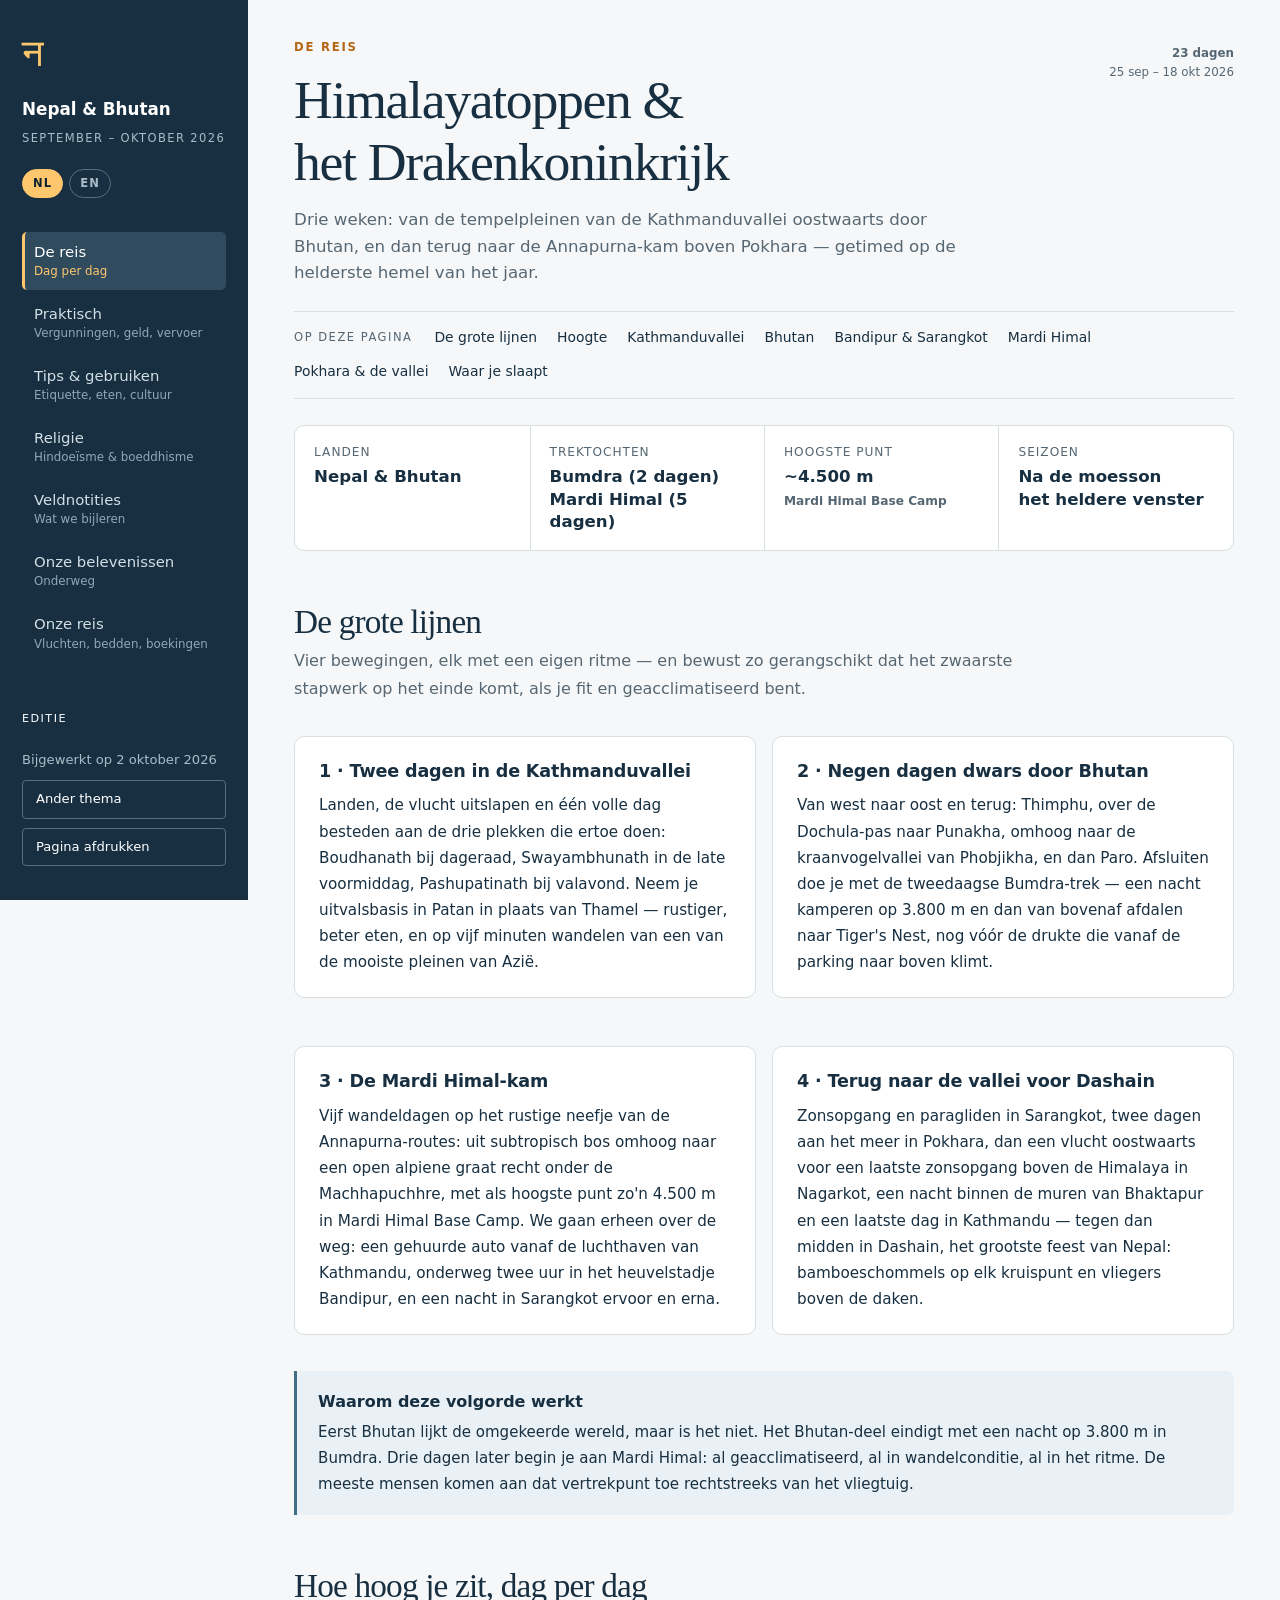
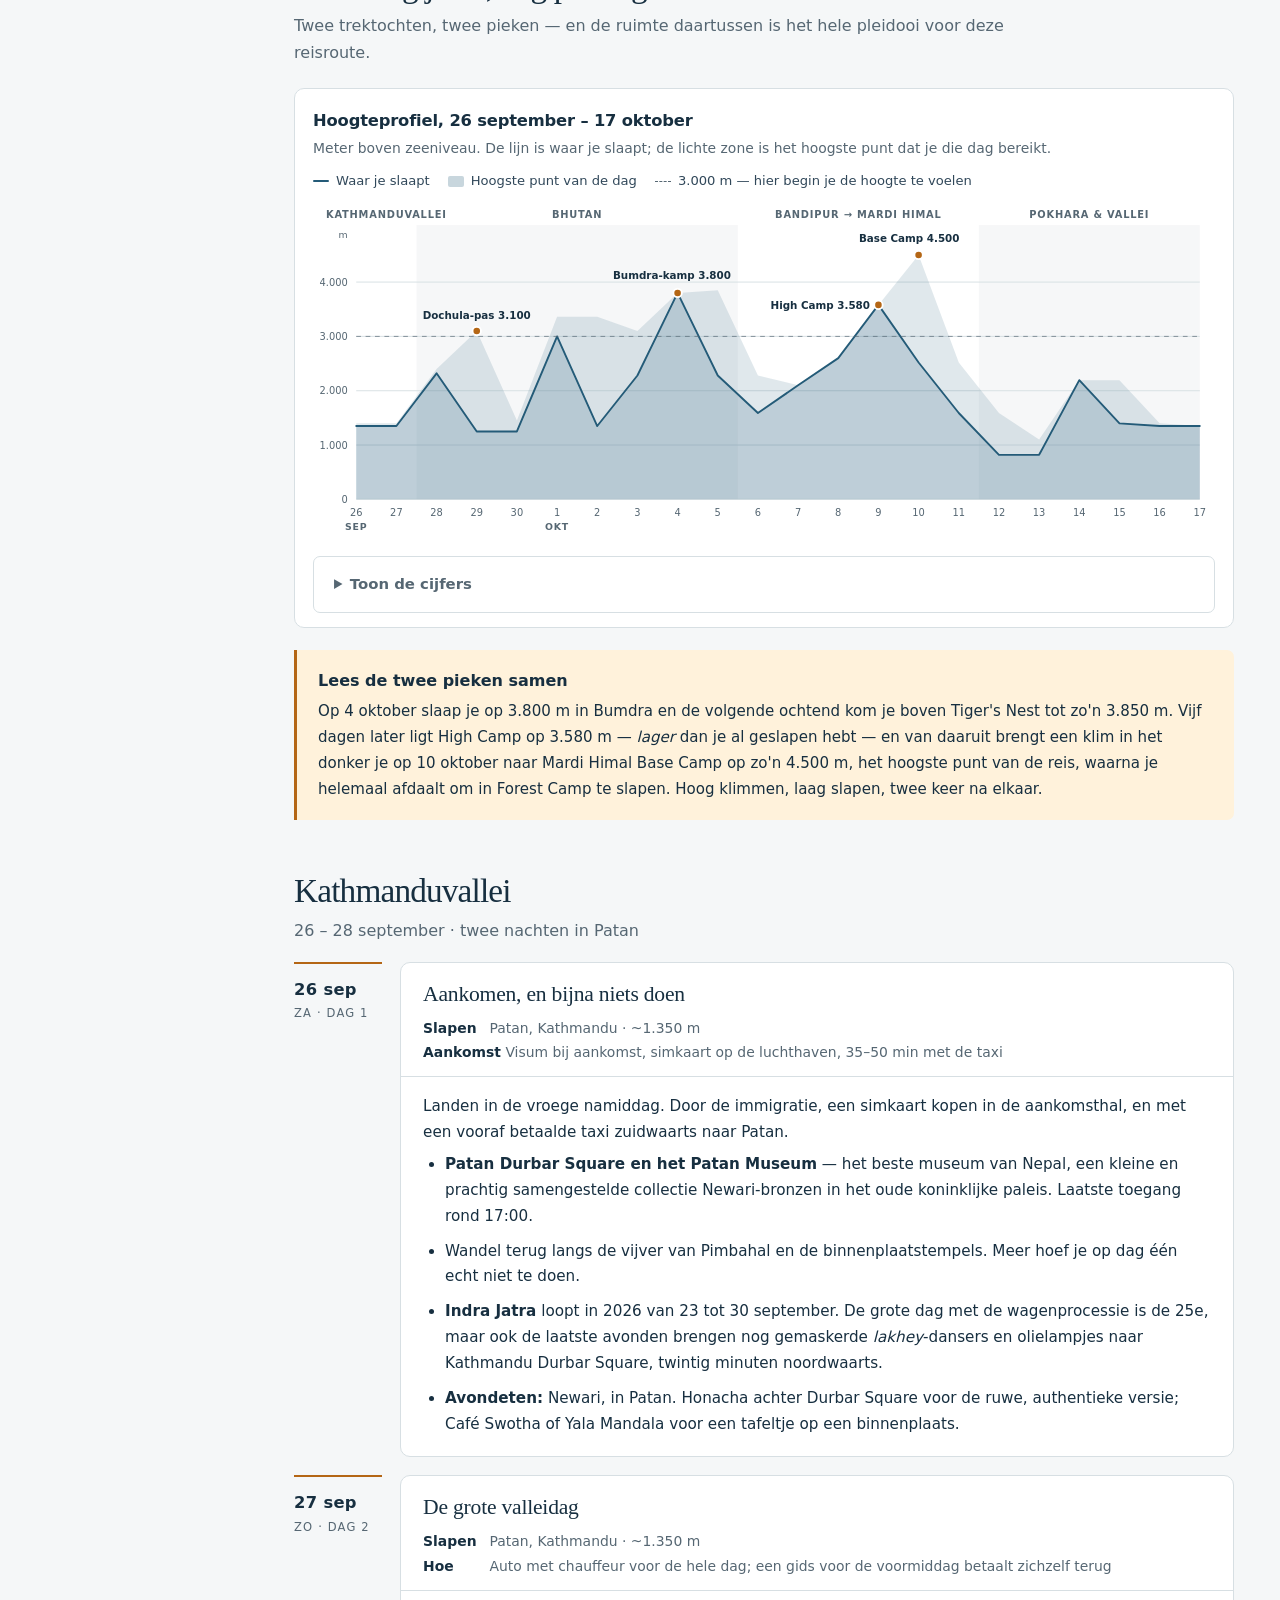
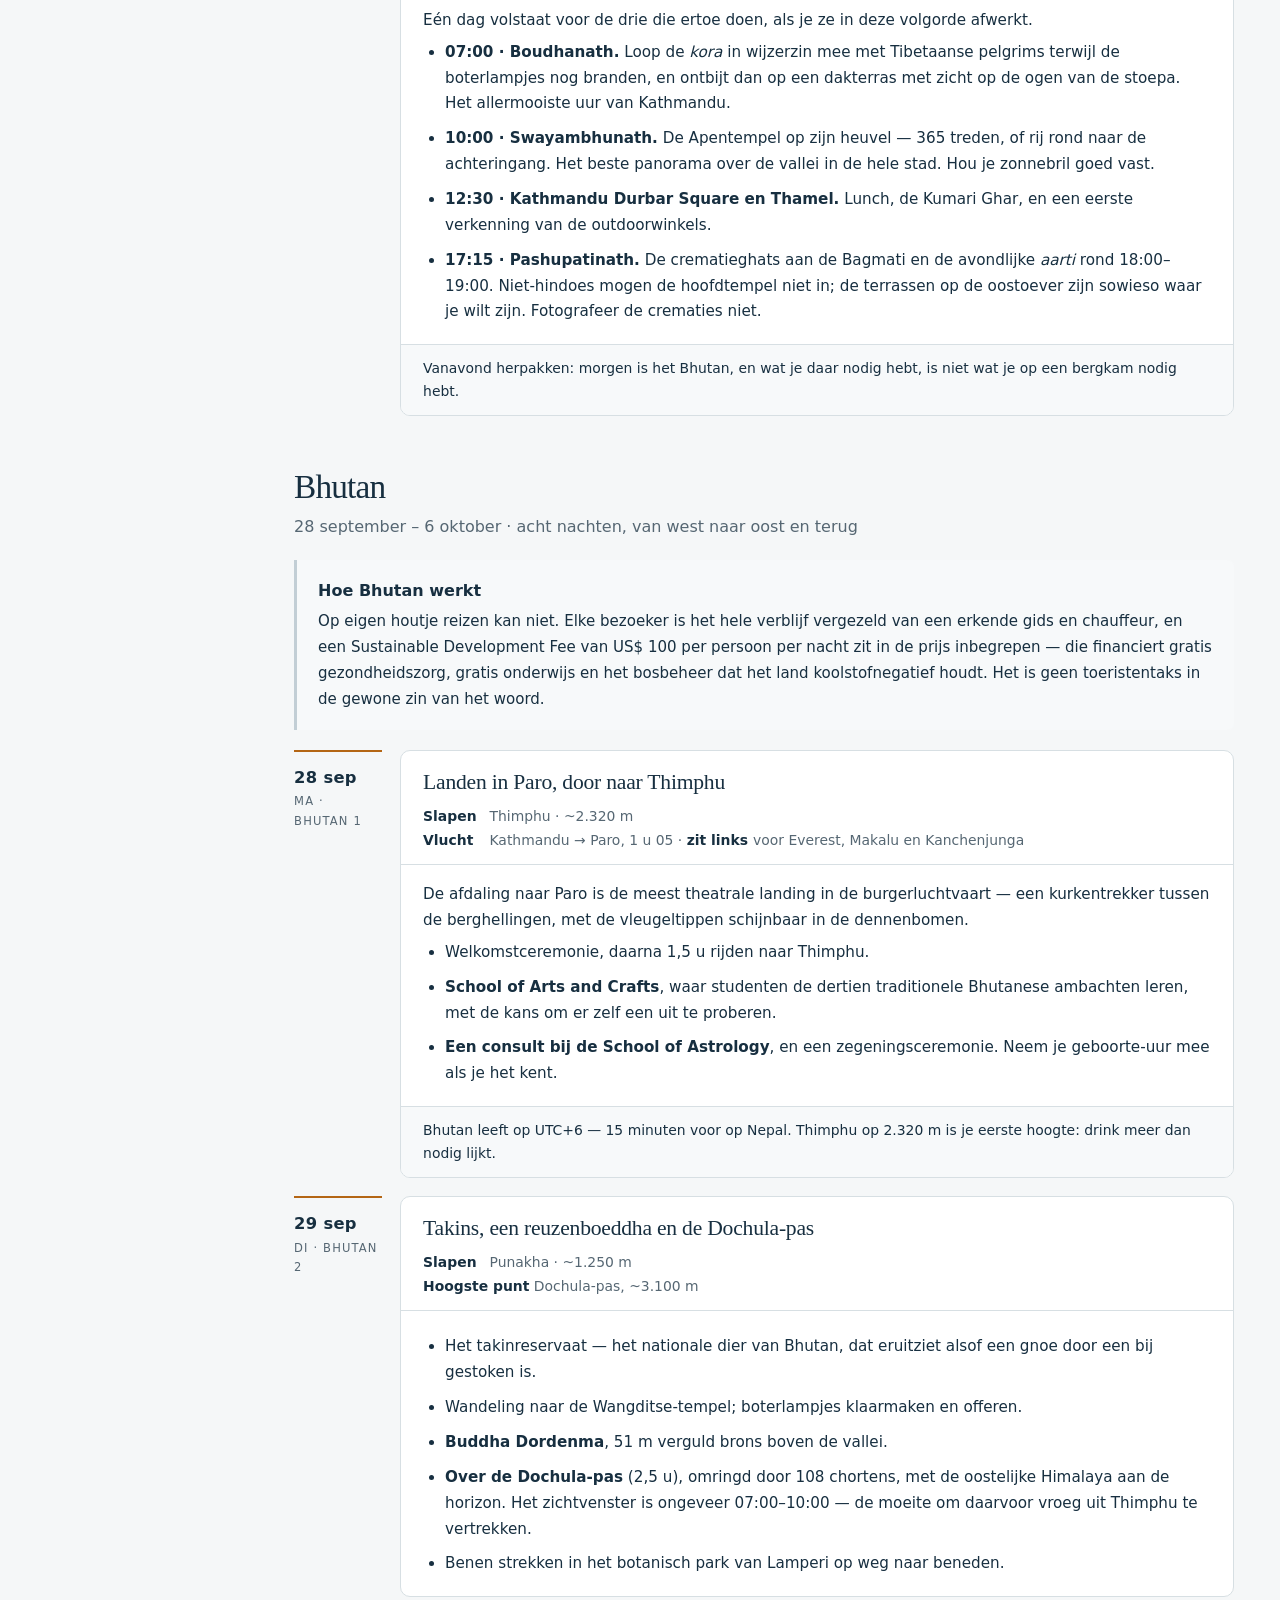
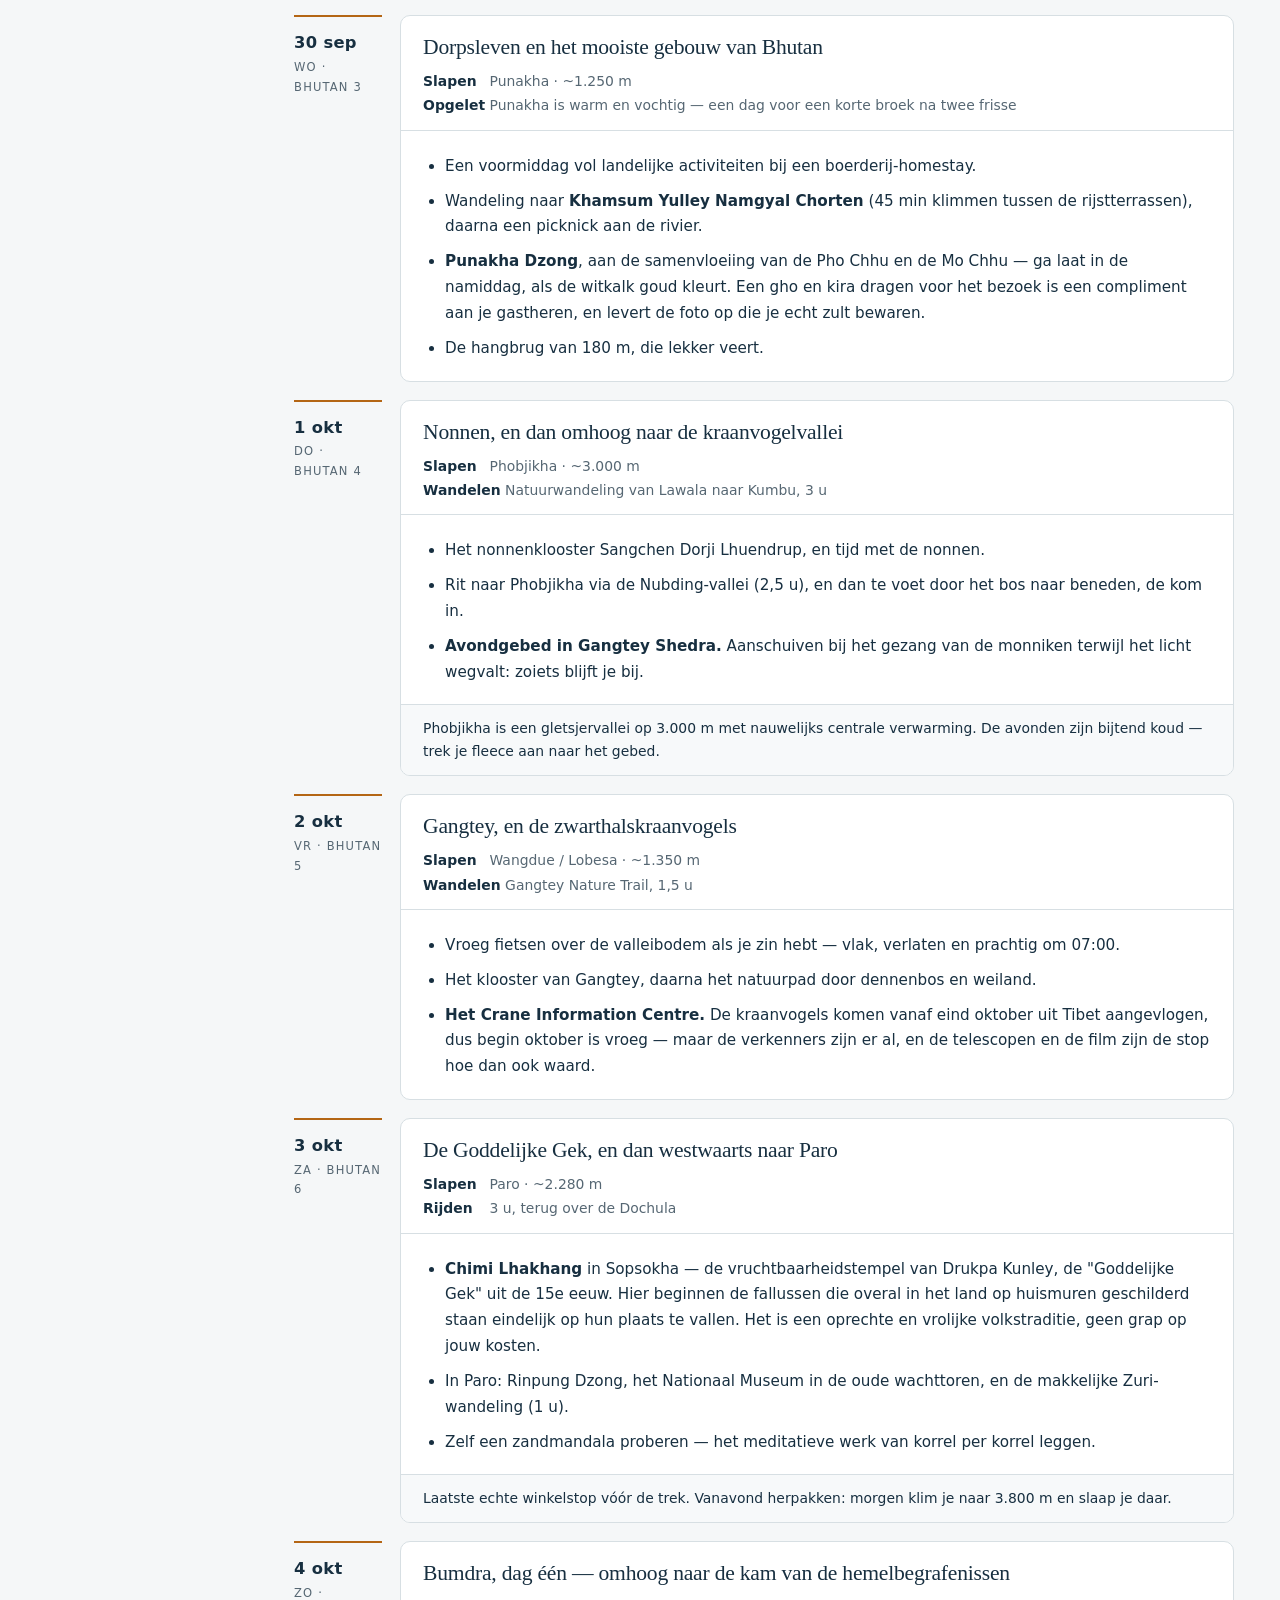
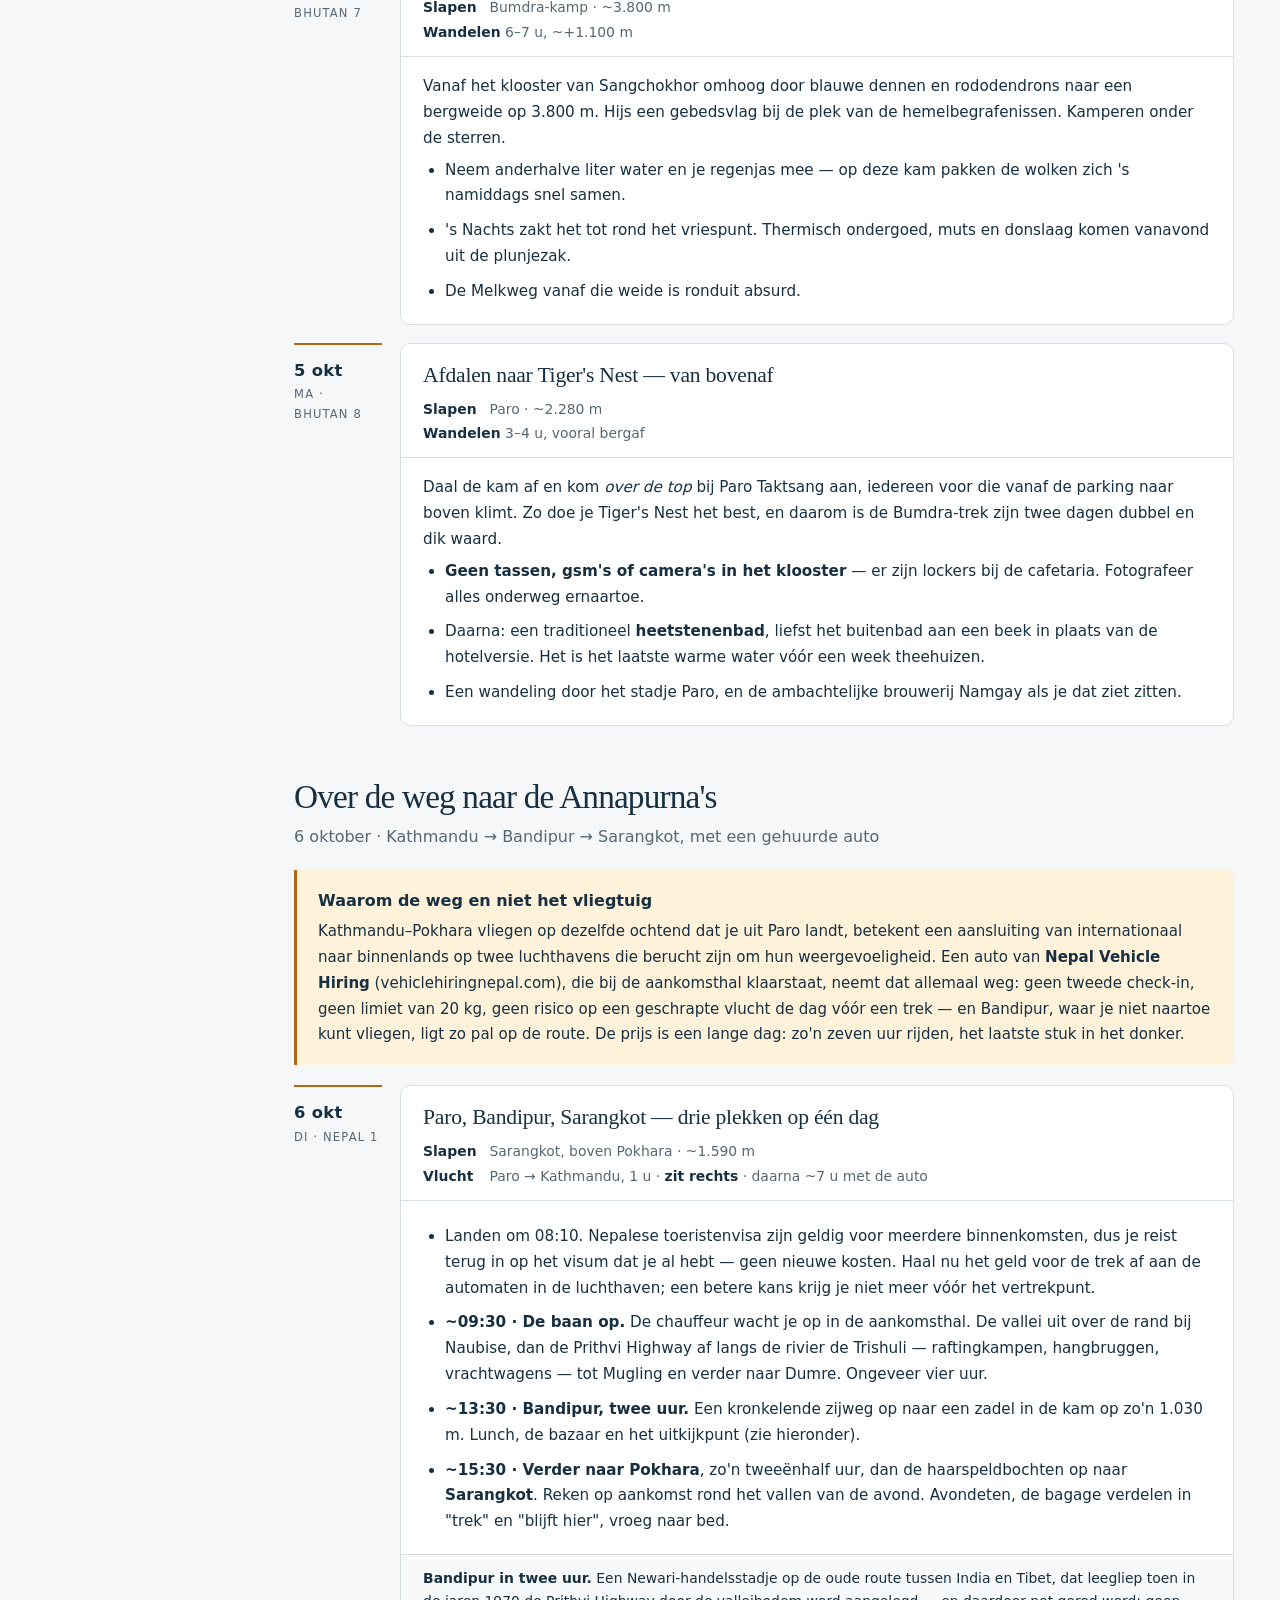
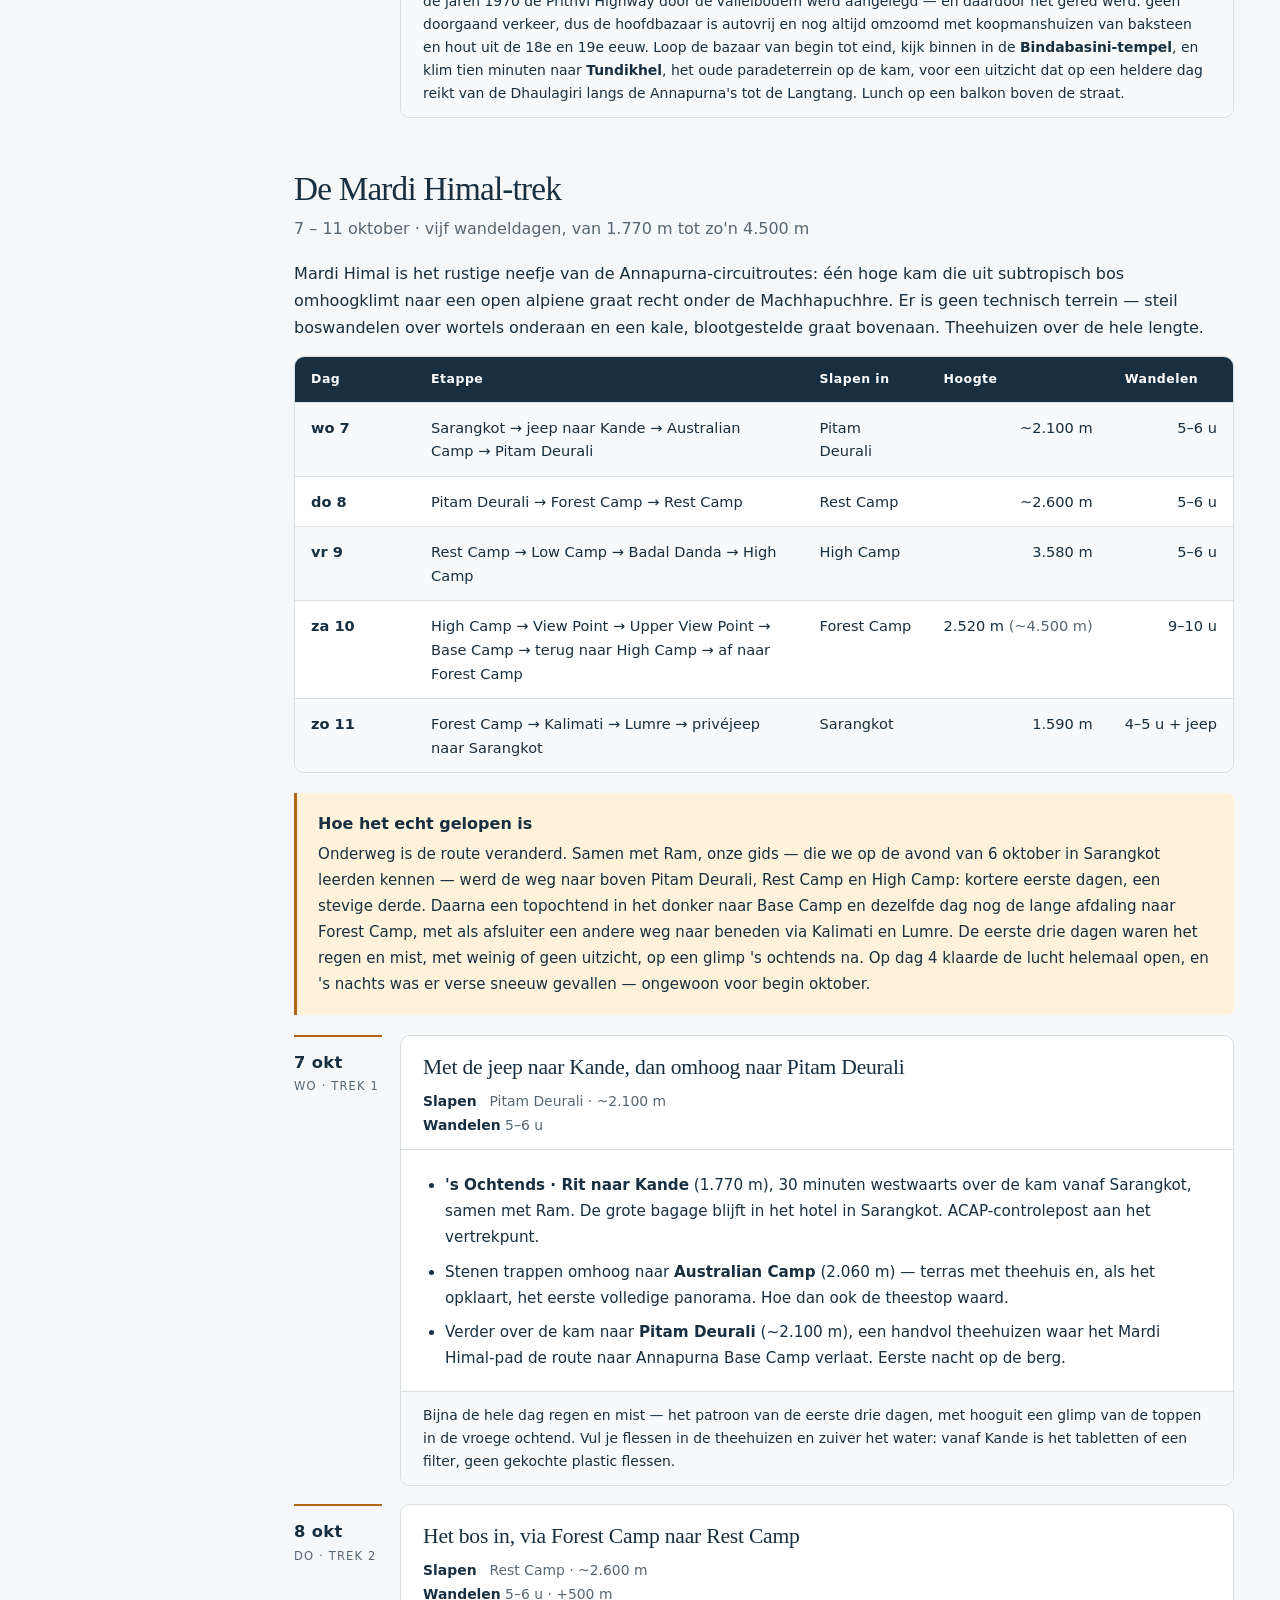
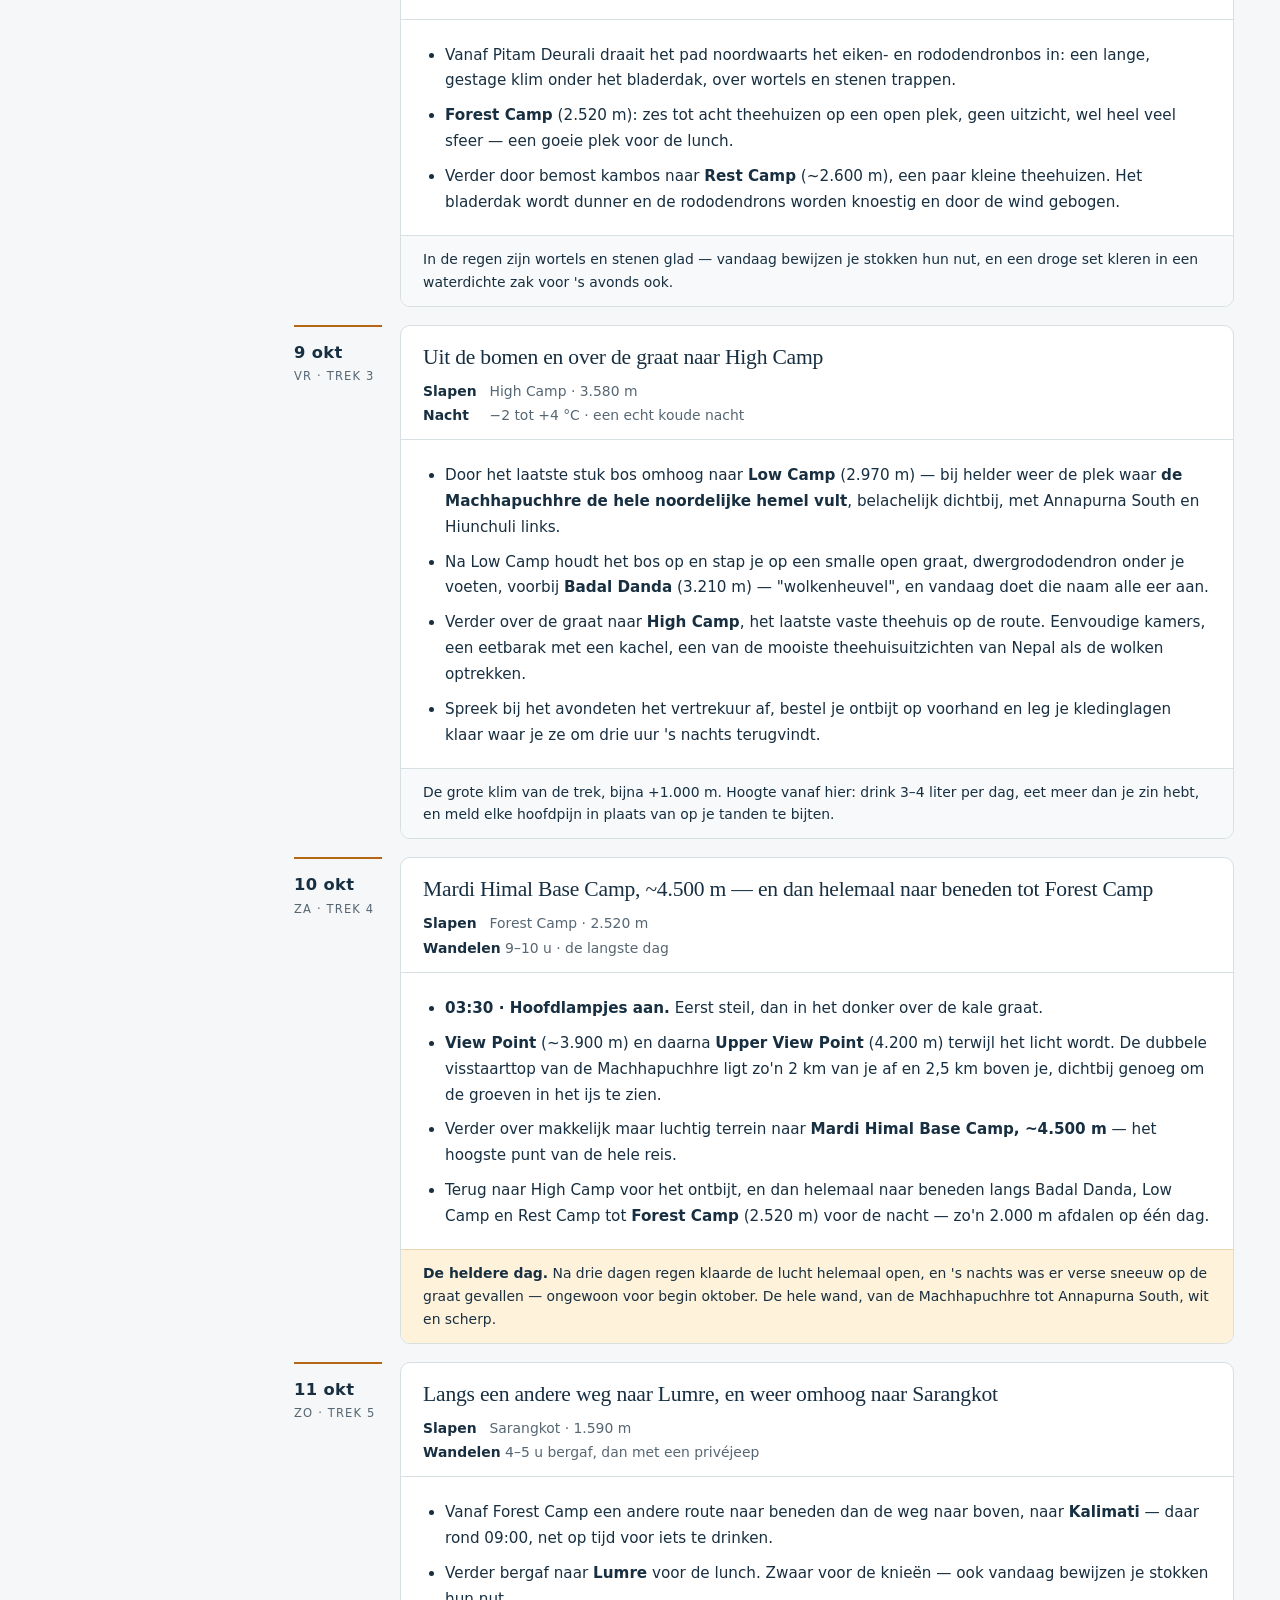
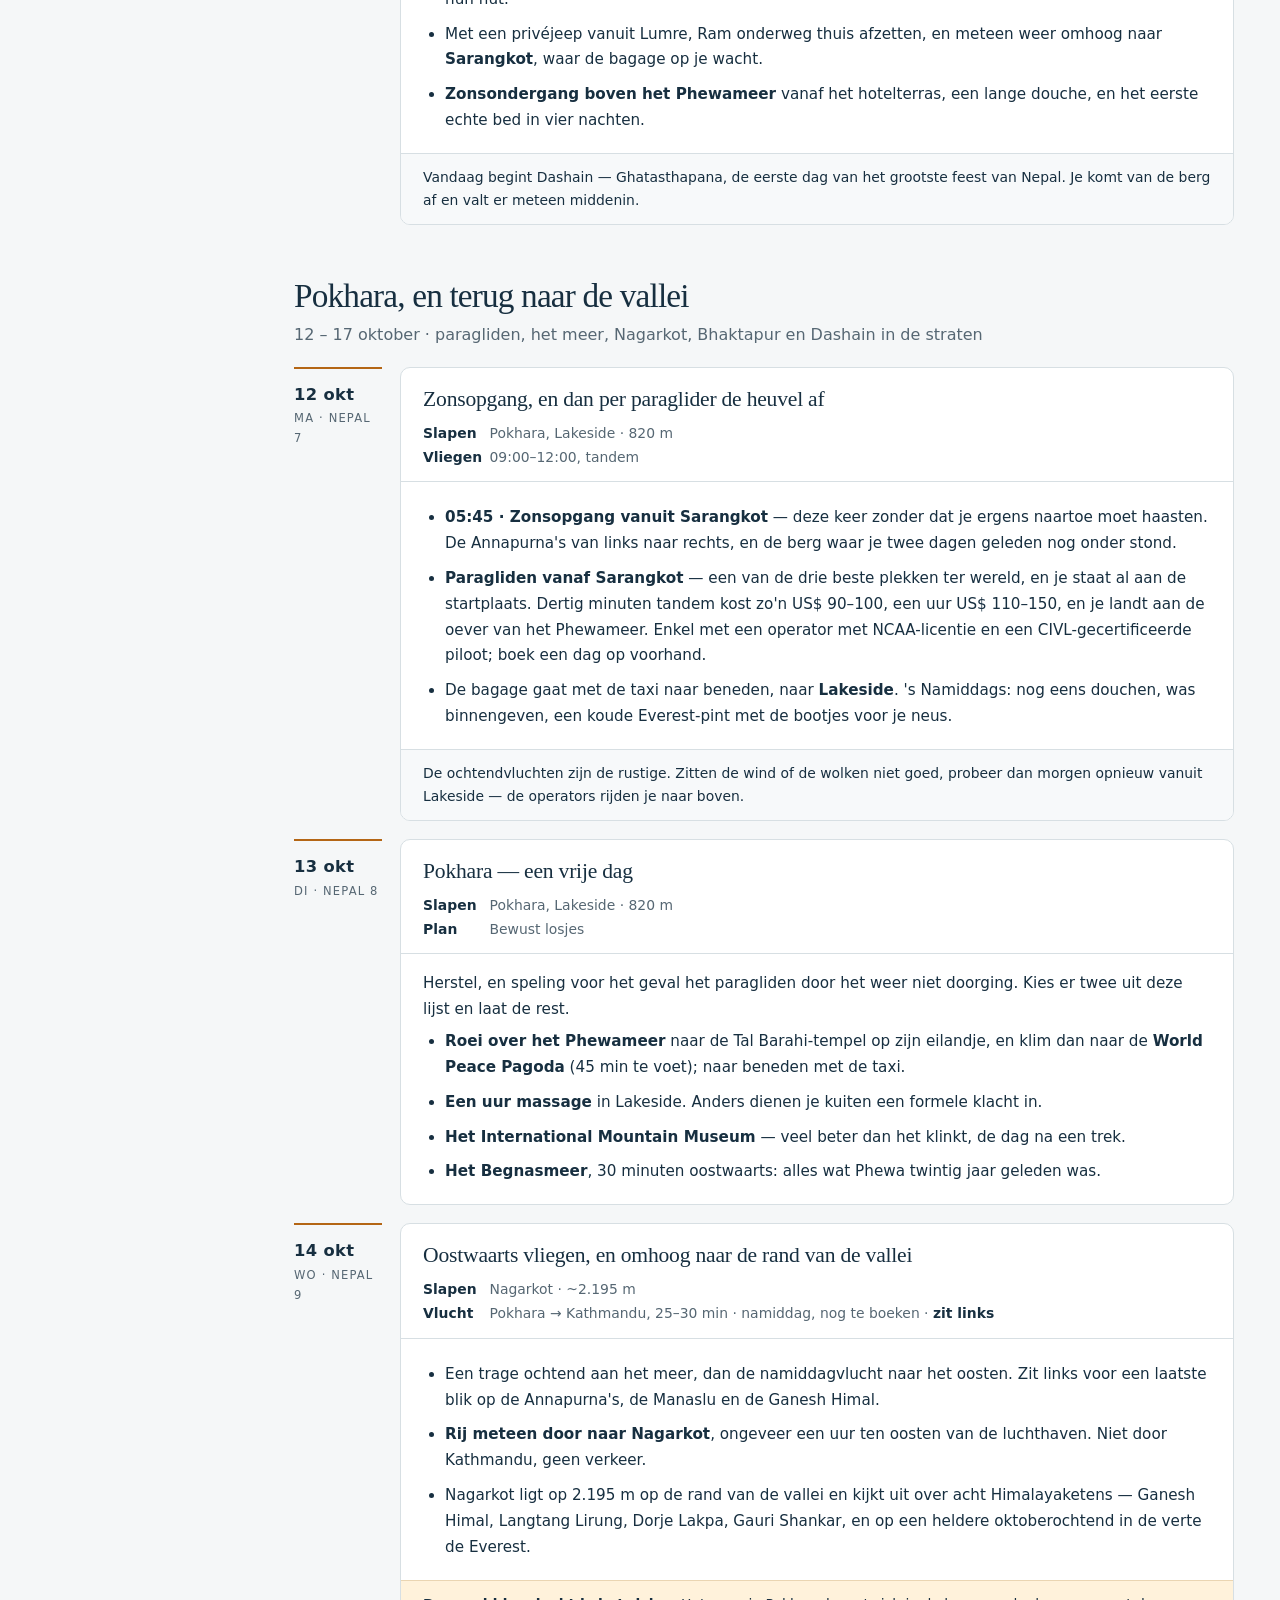
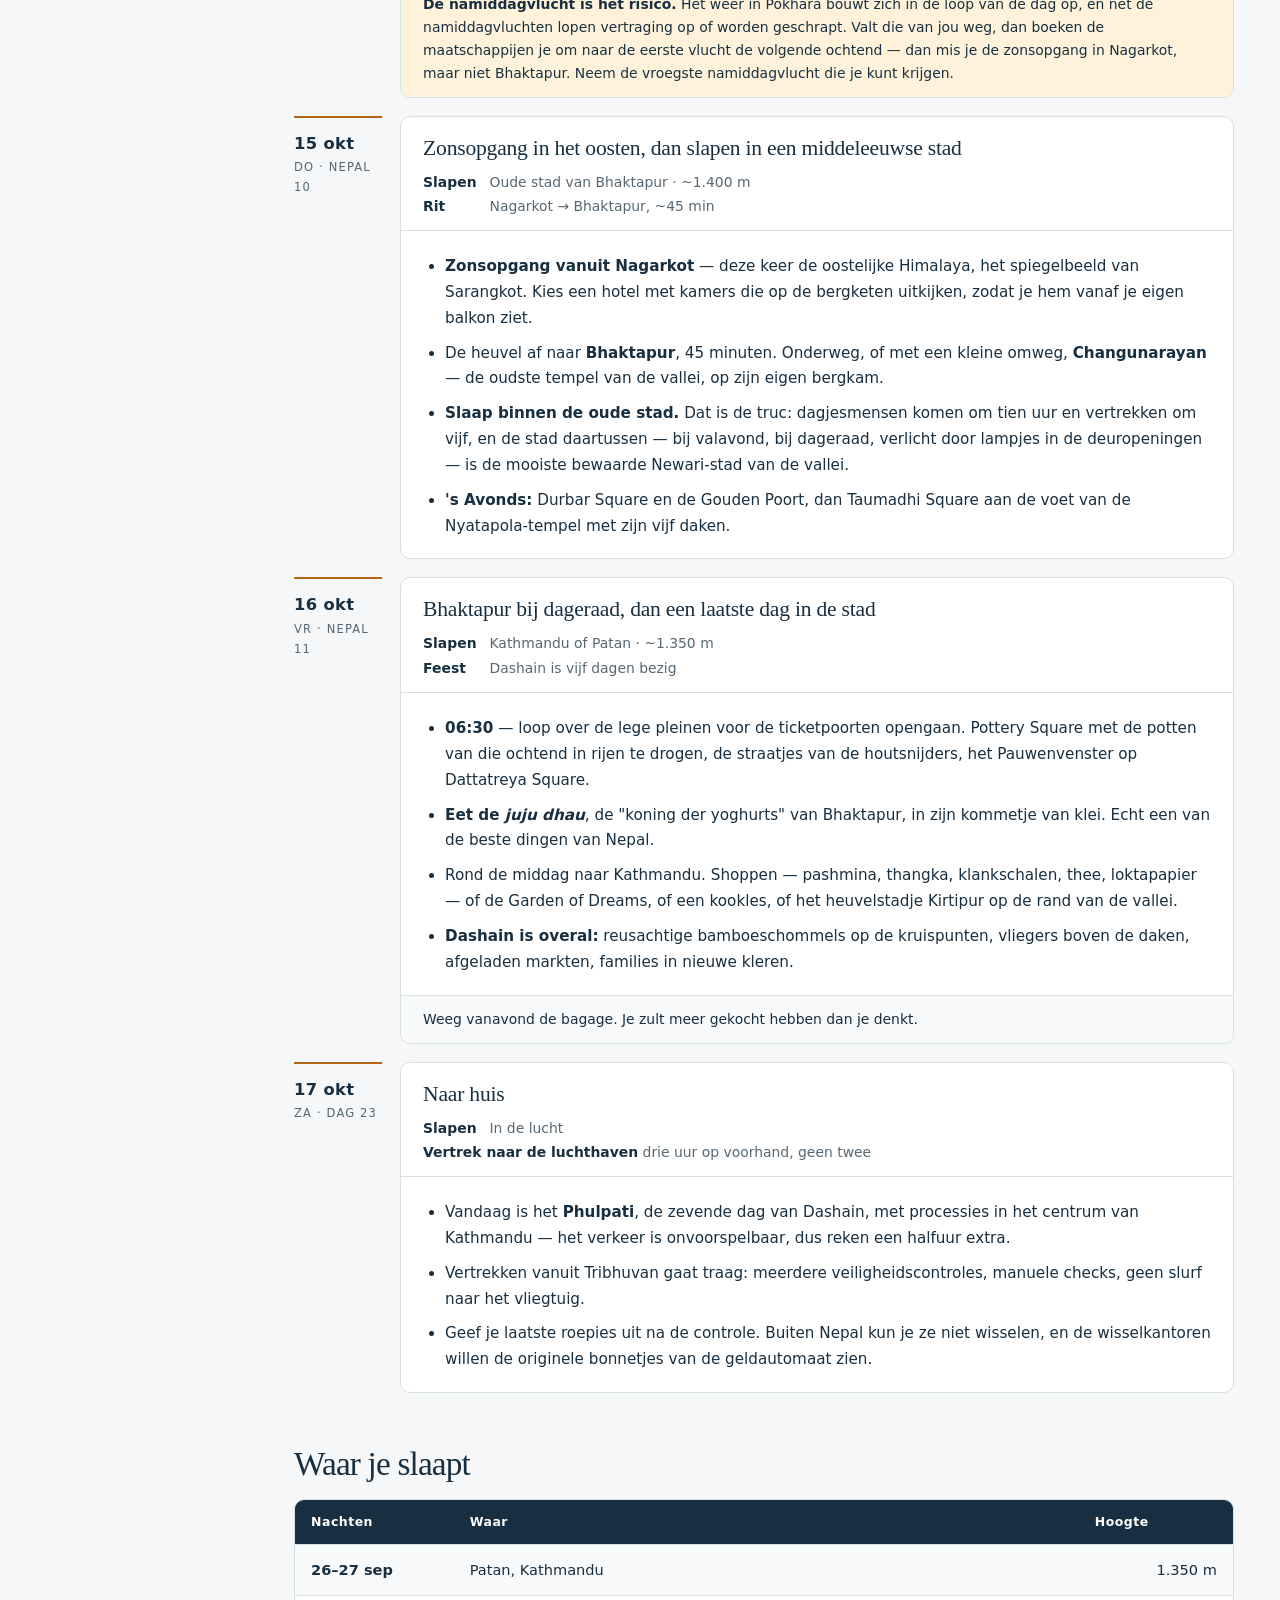
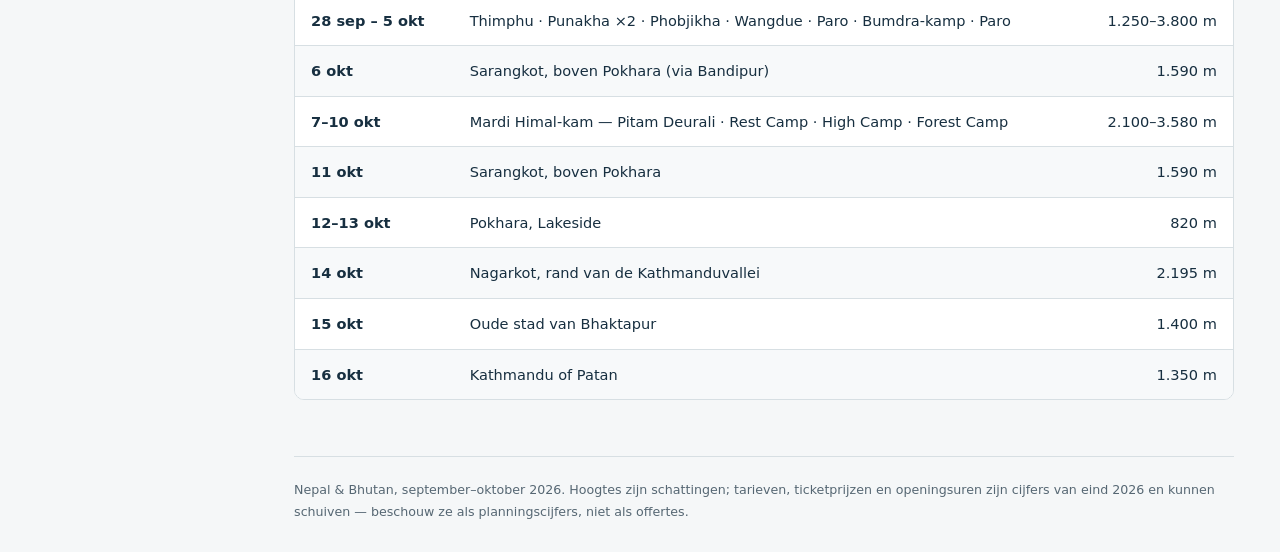
==== commit ef389817: "Planning pages: Mardi Himal as actually walked (Pitam Deurali, Rest Camp, High Camp, Base Camp, Fore" ====
--- a/index.html
+++ b/index.html
@@ -5,7 +5,7 @@
 <meta name="robots" content="noindex, nofollow">
 <meta name="viewport" content="width=device-width, initial-scale=1">
 <title>De reis &middot; Nepal &amp; Bhutan 2026</title>
-<link rel="stylesheet" href="assets/style.css?v=5">
+<link rel="stylesheet" href="assets/style.css?v=8">
 <link rel="alternate" hreflang="nl" href="index.html">
 <link rel="alternate" hreflang="en" href="en/index.html">
 </head>
@@ -63,7 +63,7 @@
 <div class="overview">
   <div><span>Landen</span><strong>Nepal &amp; Bhutan</strong></div>
   <div><span>Trektochten</span><strong>Bumdra (2 dagen)<br>Mardi Himal (5 dagen)</strong></div>
-  <div><span>Hoogste punt</span><strong>4.200 m<br><span style="text-transform:none;letter-spacing:0">4.500 m optioneel</span></strong></div>
+  <div><span>Hoogste punt</span><strong>~4.500 m<br><span style="text-transform:none;letter-spacing:0">Mardi Himal Base Camp</span></strong></div>
   <div><span>Seizoen</span><strong>Na de moesson<br>het heldere venster</strong></div>
 </div>
 
@@ -81,7 +81,7 @@
     </div>
     <div class="panel">
       <h3>3 · De Mardi Himal-kam</h3>
-      <p>Vijf wandeldagen op het rustige neefje van de Annapurna-routes: uit subtropisch bos omhoog naar een open alpiene graat recht onder de Machhapuchhre, met als hoogste punt 4.200 m. We gaan erheen over de weg: een gehuurde auto vanaf de luchthaven van Kathmandu, onderweg twee uur in het heuvelstadje Bandipur, en een nacht in Sarangkot ervoor en erna.</p>
+      <p>Vijf wandeldagen op het rustige neefje van de Annapurna-routes: uit subtropisch bos omhoog naar een open alpiene graat recht onder de Machhapuchhre, met als hoogste punt zo'n 4.500 m in Mardi Himal Base Camp. We gaan erheen over de weg: een gehuurde auto vanaf de luchthaven van Kathmandu, onderweg twee uur in het heuvelstadje Bandipur, en een nacht in Sarangkot ervoor en erna.</p>
     </div>
     <div class="panel">
       <h3>4 · Terug naar de vallei voor Dashain</h3>
@@ -112,7 +112,7 @@
 
       <div class="viz-scroll">
       <svg class="viz-svg" id="altSvg" viewBox="0 0 960 372" role="img"
-           aria-label="Hoogteprofiel van 26 september tot 17 oktober 2026. Rond 1.350 meter in de Kathmanduvallei, dan stijgend doorheen Bhutan tot een kamp op 3.800 meter in Bumdra op 4 oktober, een nacht op 1.590 meter in Sarangkot, daarna klimmend over de Mardi Himal-kam tot 3.580 meter in High Camp op 9 oktober en een hoogste punt van 4.200 meter op 10 oktober, gevolgd door Pokhara, Nagarkot op 2.195 meter en de vallei op zo'n 1.350 meter."></svg>
+           aria-label="Hoogteprofiel van 26 september tot 17 oktober 2026. Rond 1.350 meter in de Kathmanduvallei, dan stijgend doorheen Bhutan tot een kamp op 3.800 meter in Bumdra op 4 oktober, een nacht op 1.590 meter in Sarangkot, daarna klimmend over de Mardi Himal-kam tot 3.580 meter in High Camp op 9 oktober en een hoogste punt van zo'n 4.500 meter in Mardi Himal Base Camp op 10 oktober, gevolgd door Pokhara, Nagarkot op 2.195 meter en de vallei op zo'n 1.350 meter."></svg>
       </div>
 
       <div class="viz-tip" id="altTip" aria-hidden="true"></div>
@@ -129,7 +129,7 @@
 
   <div class="notice amber">
     <strong>Lees de twee pieken samen</strong>
-    <p>Op 4 oktober slaap je op 3.800 m in Bumdra en de volgende ochtend kom je boven Tiger's Nest tot zo'n 3.850 m. Vijf dagen later ligt High Camp op 3.580 m — <em>lager</em> dan je al geslapen hebt — en diezelfde namiddag wandel je naar 3.900 m en daal je weer af om te slapen, vóór de laatste klim naar 4.200 m de volgende ochtend. Hoog klimmen, laag slapen, twee keer na elkaar.</p>
+    <p>Op 4 oktober slaap je op 3.800 m in Bumdra en de volgende ochtend kom je boven Tiger's Nest tot zo'n 3.850 m. Vijf dagen later ligt High Camp op 3.580 m — <em>lager</em> dan je al geslapen hebt — en van daaruit brengt een klim in het donker je op 10 oktober naar Mardi Himal Base Camp op zo'n 4.500 m, het hoogste punt van de reis, waarna je helemaal afdaalt om in Forest Camp te slapen. Hoog klimmen, laag slapen, twee keer na elkaar.</p>
   </div>
 </section>
 
@@ -341,100 +341,101 @@
 
 <section class="section" id="mardi">
   <h2>De Mardi Himal-trek</h2>
-  <p class="section-lead">7 – 11 oktober · vijf wandeldagen, van 1.770 m tot 4.200 m</p>
+  <p class="section-lead">7 – 11 oktober · vijf wandeldagen, van 1.770 m tot zo'n 4.500 m</p>
 
   <p>Mardi Himal is het rustige neefje van de Annapurna-circuitroutes: één hoge kam die uit subtropisch bos omhoogklimt naar een open alpiene graat recht onder de Machhapuchhre. Er is geen technisch terrein — steil boswandelen over wortels onderaan en een kale, blootgestelde graat bovenaan. Theehuizen over de hele lengte.</p>
 
   <div class="table-wrap"><table>
     <tr><th>Dag</th><th>Etappe</th><th>Slapen in</th><th class="num">Hoogte</th><th class="num">Wandelen</th></tr>
-    <tr><td>wo 7</td><td>Sarangkot → jeep naar Kande → Australian Camp → Pothana → Deurali → Forest Camp</td><td>Forest Camp</td><td class="num">2.520 m</td><td class="num">4–5 u</td></tr>
-    <tr><td>do 8</td><td>Forest Camp → Rest Camp → Low Camp → Badal Danda</td><td>Badal Danda</td><td class="num">3.210 m</td><td class="num">5–6 u</td></tr>
-    <tr><td>vr 9</td><td>Badal Danda → High Camp · 's namiddags naar View Point en terug</td><td>High Camp</td><td class="num">3.580 m <span style="color:var(--muted)">(3.900 m)</span></td><td class="num">2 u + 2 u</td></tr>
-    <tr><td>za 10</td><td>High Camp → Upper View Point (→ Base Camp) → terug naar beneden</td><td>Badal Danda</td><td class="num">4.200–4.500 m</td><td class="num">6–8 u</td></tr>
-    <tr><td>zo 11</td><td>Badal Danda → dorp Siding → jeep terug naar Sarangkot</td><td>Sarangkot</td><td class="num">1.590 m</td><td class="num">4–5 u + 2½ u rijden</td></tr>
+    <tr><td>wo 7</td><td>Sarangkot → jeep naar Kande → Australian Camp → Pitam Deurali</td><td>Pitam Deurali</td><td class="num">~2.100 m</td><td class="num">5–6 u</td></tr>
+    <tr><td>do 8</td><td>Pitam Deurali → Forest Camp → Rest Camp</td><td>Rest Camp</td><td class="num">~2.600 m</td><td class="num">5–6 u</td></tr>
+    <tr><td>vr 9</td><td>Rest Camp → Low Camp → Badal Danda → High Camp</td><td>High Camp</td><td class="num">3.580 m</td><td class="num">5–6 u</td></tr>
+    <tr><td>za 10</td><td>High Camp → View Point → Upper View Point → Base Camp → terug naar High Camp → af naar Forest Camp</td><td>Forest Camp</td><td class="num">2.520 m <span style="color:var(--muted)">(~4.500 m)</span></td><td class="num">9–10 u</td></tr>
+    <tr><td>zo 11</td><td>Forest Camp → Kalimati → Lumre → privéjeep naar Sarangkot</td><td>Sarangkot</td><td class="num">1.590 m</td><td class="num">4–5 u + jeep</td></tr>
   </table></div>
 
   <div class="notice amber">
-    <strong>Vijf dagen, en wat dat kost</strong>
-    <p>Vijf dagen gaat omdat je al geacclimatiseerd uit Bhutan komt: in Bumdra zat je amper drie dagen vóór het vertrekpunt nog op 3.800 m. De prijs is dag 2, die nu van Forest Camp helemaal tot Badal Danda loopt — +690 m en de langste klim van de trek. In ruil daarvoor houdt het korte stuk naar High Camp op dag 3 het belangrijkste van het oude plan overeind: een vrije namiddag om naar View Point op 3.900 m te wandelen en weer af te dalen om op 3.580 m te slapen, de nacht vóór de topochtend. Voelt een van jullie de hoogte op dag 2, stop dan in Low Camp (2.970 m) — dat ligt toch op de route.</p>
+    <strong>Hoe het echt gelopen is</strong>
+    <p>Onderweg is de route veranderd. Samen met Ram, onze gids — die we op de avond van 6 oktober in Sarangkot leerden kennen — werd de weg naar boven Pitam Deurali, Rest Camp en High Camp: kortere eerste dagen, een stevige derde. Daarna een topochtend in het donker naar Base Camp en dezelfde dag nog de lange afdaling naar Forest Camp, met als afsluiter een andere weg naar beneden via Kalimati en Lumre. De eerste drie dagen waren het regen en mist, met weinig of geen uitzicht, op een glimp 's ochtends na. Op dag 4 klaarde de lucht helemaal open, en 's nachts was er verse sneeuw gevallen — ongewoon voor begin oktober.</p>
   </div>
 
   <div class="day">
     <div class="date"><strong>7 okt</strong><span>wo · Trek 1</span></div>
     <div class="day-content">
-      <div class="day-top"><h3>Zonsopgang in Sarangkot, dan het bos in</h3></div>
-      <div class="day-meta"><div><b>Slapen</b> Forest Camp · 2.520 m</div><div><b>Nacht</b> ~8–15 °C</div></div>
-      <div class="day-body">
-        <ul>
-          <li><b>05:45 · Zonsopgang</b> vanaf het terras, als je dat na gisteren nog ziet zitten. Annapurna II, IV, III, Gangapurna, Annapurna South, Hiunchuli en Machhapuchhre lichten in twintig minuten van links naar rechts op.</li>
-          <li><b>~08:30 · Rit naar Kande</b> (1.770 m), 30 minuten westwaarts over de kam. De grote bagage blijft in het hotel in Sarangkot. ACAP-controlepost aan het vertrekpunt.</li>
-          <li>Stenen trappen omhoog naar <b>Australian Camp</b> (2.060 m) — terras met theehuis, eerste volledige panorama, de theestop waard — en dan door Pothana en Deurali, waar het pad de route naar Annapurna Base Camp verlaat en noordwaarts het eiken- en rododendronbos in draait.</li>
-          <li>Een lange, geleidelijke klim onder het bladerdak naar <b>Forest Camp</b>: zes tot acht theehuizen op een open plek, geen uitzicht, wel heel veel sfeer.</li>
-        </ul>
-      </div>
-      <div class="day-extra">Bewust een makkelijke eerste dag: +750 m in 4–5 uur, met een echte lunchpauze. Vul je flessen in Australian Camp en zuiver het water — vanaf Kande is het tabletten of een filter, geen gekochte plastic flessen.</div>
+      <div class="day-top"><h3>Met de jeep naar Kande, dan omhoog naar Pitam Deurali</h3></div>
+      <div class="day-meta"><div><b>Slapen</b> Pitam Deurali · ~2.100 m</div><div><b>Wandelen</b> 5–6 u</div></div>
+      <div class="day-body">
+        <ul>
+          <li><b>'s Ochtends · Rit naar Kande</b> (1.770 m), 30 minuten westwaarts over de kam vanaf Sarangkot, samen met Ram. De grote bagage blijft in het hotel in Sarangkot. ACAP-controlepost aan het vertrekpunt.</li>
+          <li>Stenen trappen omhoog naar <b>Australian Camp</b> (2.060 m) — terras met theehuis en, als het opklaart, het eerste volledige panorama. Hoe dan ook de theestop waard.</li>
+          <li>Verder over de kam naar <b>Pitam Deurali</b> (~2.100 m), een handvol theehuizen waar het Mardi Himal-pad de route naar Annapurna Base Camp verlaat. Eerste nacht op de berg.</li>
+        </ul>
+      </div>
+      <div class="day-extra">Bijna de hele dag regen en mist — het patroon van de eerste drie dagen, met hooguit een glimp van de toppen in de vroege ochtend. Vul je flessen in de theehuizen en zuiver het water: vanaf Kande is het tabletten of een filter, geen gekochte plastic flessen.</div>
     </div>
   </div>
 
   <div class="day">
     <div class="date"><strong>8 okt</strong><span>do · Trek 2</span></div>
     <div class="day-content">
-      <div class="day-top"><h3>Uit de bomen en omhoog naar de graat</h3></div>
-      <div class="day-meta"><div><b>Slapen</b> Badal Danda · 3.210 m</div><div><b>Wandelen</b> 5–6 u · +690 m, de grote klim</div></div>
-      <div class="day-body">
-        <ul>
-          <li>Drie à vier uur kambos via Rest Camp. Het bladerdak wordt dunner en de rododendrons worden knoestig en door de wind gebogen.</li>
-          <li><b>Low Camp</b> (2.970 m) voor de lunch, en het moment waarop de berg zich laat zien: <b>de Machhapuchhre vult de hele noordelijke hemel</b>, belachelijk dichtbij, met Annapurna South en Hiunchuli links.</li>
-          <li>Na de lunch houdt het bos op en stap je op een smalle open graat met aan weerskanten een afgrond, dwergrododendron onder je voeten. <b>Badal Danda</b> betekent "wolkenheuvel", en die naam is verdiend: je zit nu op de hoogte waar de namiddagwolkenzee zich <em>onder</em> je vormt.</li>
-        </ul>
-      </div>
-      <div class="day-extra">Hoogte vanaf hier: drink 3–4 liter per dag, eet meer dan je zin hebt, en meld elke hoofdpijn in plaats van op je tanden te bijten. Ga traag na Low Camp — dit is de dag om geduld te hebben.</div>
+      <div class="day-top"><h3>Het bos in, via Forest Camp naar Rest Camp</h3></div>
+      <div class="day-meta"><div><b>Slapen</b> Rest Camp · ~2.600 m</div><div><b>Wandelen</b> 5–6 u · +500 m</div></div>
+      <div class="day-body">
+        <ul>
+          <li>Vanaf Pitam Deurali draait het pad noordwaarts het eiken- en rododendronbos in: een lange, gestage klim onder het bladerdak, over wortels en stenen trappen.</li>
+          <li><b>Forest Camp</b> (2.520 m): zes tot acht theehuizen op een open plek, geen uitzicht, wel heel veel sfeer — een goeie plek voor de lunch.</li>
+          <li>Verder door bemost kambos naar <b>Rest Camp</b> (~2.600 m), een paar kleine theehuizen. Het bladerdak wordt dunner en de rododendrons worden knoestig en door de wind gebogen.</li>
+        </ul>
+      </div>
+      <div class="day-extra">In de regen zijn wortels en stenen glad — vandaag bewijzen je stokken hun nut, en een droge set kleren in een waterdichte zak voor 's avonds ook.</div>
     </div>
   </div>
 
   <div class="day">
     <div class="date"><strong>9 okt</strong><span>vr · Trek 3</span></div>
     <div class="day-content">
-      <div class="day-top"><h3>High Camp tegen de middag, dan hoog klimmen en laag slapen</h3></div>
+      <div class="day-top"><h3>Uit de bomen en over de graat naar High Camp</h3></div>
       <div class="day-meta"><div><b>Slapen</b> High Camp · 3.580 m</div><div><b>Nacht</b> −2 tot +4 °C · een echt koude nacht</div></div>
       <div class="day-body">
         <ul>
-          <li>Twee uur over de graat naar <b>High Camp</b>, het laatste vaste theehuis op de route. Eenvoudige kamers, een eetbarak met een kachel, een van de mooiste theehuisuitzichten van Nepal.</li>
-          <li><b>De namiddag telt:</b> wandel het eerste uur van de route van morgen tot aan <b>View Point, zo'n 3.900 m</b>, en daal dan weer af om 320 m lager te slapen. Je haalt een nieuw hoogterecord, je slaapt laag, en je ziet het pad naar de top bij daglicht voor je het in het donker loopt.</li>
-          <li>Spreek bij het avondeten het vertrekuur af, bestel je ontbijt op voorhand en leg je kledinglagen klaar waar je ze om half vijf terugvindt.</li>
-        </ul>
-      </div>
+          <li>Door het laatste stuk bos omhoog naar <b>Low Camp</b> (2.970 m) — bij helder weer de plek waar <b>de Machhapuchhre de hele noordelijke hemel vult</b>, belachelijk dichtbij, met Annapurna South en Hiunchuli links.</li>
+          <li>Na Low Camp houdt het bos op en stap je op een smalle open graat, dwergrododendron onder je voeten, voorbij <b>Badal Danda</b> (3.210 m) — "wolkenheuvel", en vandaag doet die naam alle eer aan.</li>
+          <li>Verder over de graat naar <b>High Camp</b>, het laatste vaste theehuis op de route. Eenvoudige kamers, een eetbarak met een kachel, een van de mooiste theehuisuitzichten van Nepal als de wolken optrekken.</li>
+          <li>Spreek bij het avondeten het vertrekuur af, bestel je ontbijt op voorhand en leg je kledinglagen klaar waar je ze om drie uur 's nachts terugvindt.</li>
+        </ul>
+      </div>
+      <div class="day-extra">De grote klim van de trek, bijna +1.000 m. Hoogte vanaf hier: drink 3–4 liter per dag, eet meer dan je zin hebt, en meld elke hoofdpijn in plaats van op je tanden te bijten.</div>
     </div>
   </div>
 
   <div class="day">
     <div class="date"><strong>10 okt</strong><span>za · Trek 4</span></div>
     <div class="day-content">
-      <div class="day-top"><h3>Upper View Point, 4.200 m</h3></div>
-      <div class="day-meta"><div><b>Slapen</b> Badal Danda · 3.210 m</div><div><b>Wandelen</b> 6–8 u · de langste dag</div></div>
-      <div class="day-body">
-        <ul>
-          <li><b>04:30 · Hoofdlampjes aan.</b> Eerst steil, dan over de kale graat die je gisterennamiddag al liep — en daar zul je blij om zijn.</li>
-          <li><b>~06:00 · View Point (3.900 m)</b> voor de zonsopgang. Eerst vangt de Machhapuchhre het licht, dan Annapurna South en Hiunchuli, dan de hele wand. Achter je is de vallei van Pokhara een wolkenmeer waar heuvels uit opsteken.</li>
-          <li><b>~08:00 · Upper View Point (4.200 m).</b> De dubbele visstaarttop van de Machhapuchhre ligt zo'n 2 km van je af en 2,5 km boven je, dichtbij genoeg om de groeven in het ijs te zien.</li>
-          <li><b>Optioneel: Mardi Himal Base Camp, 4.500 m</b> — twee uur heen en terug over makkelijk maar luchtig terrein. Enkel als jullie je allebei sterk voelen; in een vijfdaags plan wordt het zo een heel lange dag.</li>
-          <li>Daarna af naar High Camp voor een laat ontbijt, en verder naar Badal Danda voor de nacht.</li>
-        </ul>
-      </div>
-      <div class="day-extra amber"><b>Weerregel.</b> Zit de ochtend potdicht, ga dan tot View Point en beslis bij het ontbijt in plaats van jezelf op te branden. De berg laat zich niet door de wolken fotograferen.</div>
+      <div class="day-top"><h3>Mardi Himal Base Camp, ~4.500 m — en dan helemaal naar beneden tot Forest Camp</h3></div>
+      <div class="day-meta"><div><b>Slapen</b> Forest Camp · 2.520 m</div><div><b>Wandelen</b> 9–10 u · de langste dag</div></div>
+      <div class="day-body">
+        <ul>
+          <li><b>03:30 · Hoofdlampjes aan.</b> Eerst steil, dan in het donker over de kale graat.</li>
+          <li><b>View Point</b> (~3.900 m) en daarna <b>Upper View Point</b> (4.200 m) terwijl het licht wordt. De dubbele visstaarttop van de Machhapuchhre ligt zo'n 2 km van je af en 2,5 km boven je, dichtbij genoeg om de groeven in het ijs te zien.</li>
+          <li>Verder over makkelijk maar luchtig terrein naar <b>Mardi Himal Base Camp, ~4.500 m</b> — het hoogste punt van de hele reis.</li>
+          <li>Terug naar High Camp voor het ontbijt, en dan helemaal naar beneden langs Badal Danda, Low Camp en Rest Camp tot <b>Forest Camp</b> (2.520 m) voor de nacht — zo'n 2.000 m afdalen op één dag.</li>
+        </ul>
+      </div>
+      <div class="day-extra amber"><b>De heldere dag.</b> Na drie dagen regen klaarde de lucht helemaal open, en 's nachts was er verse sneeuw op de graat gevallen — ongewoon voor begin oktober. De hele wand, van de Machhapuchhre tot Annapurna South, wit en scherp.</div>
     </div>
   </div>
 
   <div class="day">
     <div class="date"><strong>11 okt</strong><span>zo · Trek 5</span></div>
     <div class="day-content">
-      <div class="day-top"><h3>Langs de andere kant naar beneden, naar Siding, en weer omhoog naar Sarangkot</h3></div>
-      <div class="day-meta"><div><b>Slapen</b> Sarangkot · 1.590 m</div><div><b>Wandelen</b> 4–5 u bergaf, dan ~2½ u met de jeep</div></div>
-      <div class="day-body">
-        <ul>
-          <li>De oostelijke afdaling is een totaal ander landschap dan de weg naar boven: steile zigzags door het bos, dan terrassen met gierst en rijst, dan het Gurung-dorp <b>Siding</b> (1.750 m) met zijn leistenen daken en buffels. Zwaar voor de knieën — vandaag bewijzen je stokken hun nut.</li>
-          <li>Met de jeep over een hobbelige weg naar Pokhara en meteen weer omhoog naar <b>Sarangkot</b>, waar de bagage op je wacht.</li>
-          <li><b>Zonsondergang boven het Phewameer</b> vanaf het hotelterras, een lange douche, en het eerste echte bed in vijf nachten.</li>
+      <div class="day-top"><h3>Langs een andere weg naar Lumre, en weer omhoog naar Sarangkot</h3></div>
+      <div class="day-meta"><div><b>Slapen</b> Sarangkot · 1.590 m</div><div><b>Wandelen</b> 4–5 u bergaf, dan met een privéjeep</div></div>
+      <div class="day-body">
+        <ul>
+          <li>Vanaf Forest Camp een andere route naar beneden dan de weg naar boven, naar <b>Kalimati</b> — daar rond 09:00, net op tijd voor iets te drinken.</li>
+          <li>Verder bergaf naar <b>Lumre</b> voor de lunch. Zwaar voor de knieën — ook vandaag bewijzen je stokken hun nut.</li>
+          <li>Met een privéjeep vanuit Lumre, Ram onderweg thuis afzetten, en meteen weer omhoog naar <b>Sarangkot</b>, waar de bagage op je wacht.</li>
+          <li><b>Zonsondergang boven het Phewameer</b> vanaf het hotelterras, een lange douche, en het eerste echte bed in vier nachten.</li>
         </ul>
       </div>
       <div class="day-extra">Vandaag begint Dashain — Ghatasthapana, de eerste dag van het grootste feest van Nepal. Je komt van de berg af en valt er meteen middenin.</div>
@@ -551,7 +552,7 @@
     <tr><td>26–27 sep</td><td>Patan, Kathmandu</td><td class="num">1.350 m</td></tr>
     <tr><td>28 sep – 5 okt</td><td>Thimphu · Punakha ×2 · Phobjikha · Wangdue · Paro · Bumdra-kamp · Paro</td><td class="num">1.250–3.800 m</td></tr>
     <tr><td>6 okt</td><td>Sarangkot, boven Pokhara (via Bandipur)</td><td class="num">1.590 m</td></tr>
-    <tr><td>7–10 okt</td><td>Mardi Himal-kam — Forest Camp · Badal Danda · High Camp · Badal Danda</td><td class="num">2.520–3.580 m</td></tr>
+    <tr><td>7–10 okt</td><td>Mardi Himal-kam — Pitam Deurali · Rest Camp · High Camp · Forest Camp</td><td class="num">2.100–3.580 m</td></tr>
     <tr><td>11 okt</td><td>Sarangkot, boven Pokhara</td><td class="num">1.590 m</td></tr>
     <tr><td>12–13 okt</td><td>Pokhara, Lakeside</td><td class="num">820 m</td></tr>
     <tr><td>14 okt</td><td>Nagarkot, rand van de Kathmanduvallei</td><td class="num">2.195 m</td></tr>
@@ -574,11 +575,11 @@
     {d:"4 okt",  p:"Bumdra-kamp",        s:3800, h:3800, leg:1, lab:"Bumdra-kamp 3.800", ly:-15, lx:-6, anc:"middle", dot:"s"},
     {d:"5 okt",  p:"Paro",               s:2280, h:3850, leg:1},
     {d:"6 okt",  p:"Sarangkot, via Bandipur", s:1590, h:2280, leg:2},
-    {d:"7 okt",  p:"Forest Camp",        s:2520, h:2520, leg:2},
-    {d:"8 okt",  p:"Badal Danda",        s:3210, h:3210, leg:2},
-    {d:"9 okt",  p:"High Camp",          s:3580, h:3900, leg:2, lab:"High Camp 3.580", ly:4, lx:-9, anc:"end", dot:"s"},
-    {d:"10 okt", p:"Badal Danda",        s:3210, h:4200, leg:2, lab:"Upper View Point 4.200", ly:-14, lx:-10, anc:"middle", dot:"h"},
-    {d:"11 okt", p:"Sarangkot",          s:1590, h:3210, leg:2},
+    {d:"7 okt",  p:"Pitam Deurali",      s:2100, h:2100, leg:2},
+    {d:"8 okt",  p:"Rest Camp",          s:2600, h:2600, leg:2},
+    {d:"9 okt",  p:"High Camp",          s:3580, h:3580, leg:2, lab:"High Camp 3.580", ly:4, lx:-9, anc:"end", dot:"s"},
+    {d:"10 okt", p:"Forest Camp",        s:2520, h:4500, leg:2, lab:"Base Camp 4.500", ly:-14, lx:-10, anc:"middle", dot:"h"},
+    {d:"11 okt", p:"Sarangkot",          s:1590, h:2520, leg:2},
     {d:"12 okt", p:"Pokhara, Lakeside",  s:820,  h:1590, leg:3},
     {d:"13 okt", p:"Pokhara, Lakeside",  s:820,  h:1100, leg:3},
     {d:"14 okt", p:"Nagarkot",           s:2195, h:2195, leg:3},
--- a/assets/style.css
+++ b/assets/style.css
@@ -235,6 +235,9 @@
 .entry .tags{margin-top:13px;display:flex;flex-wrap:wrap;gap:6px}
 .entry-photo{margin:4px 0 14px}
 .entry-photo img{display:block;width:100%;height:auto;border-radius:calc(var(--radius) - 4px)}
+.entry-video{margin:4px 0 14px;max-width:340px}
+.entry-video iframe{display:block;width:100%;aspect-ratio:9/16;height:auto;border:0;border-radius:calc(var(--radius) - 4px);background:var(--card-2)}
+.entry-video figcaption{font-size:.8rem;color:var(--muted);margin-top:7px}
 .entry-photo figcaption{font-size:.8rem;color:var(--muted);margin-top:7px}
 .photo-row{display:grid;grid-template-columns:repeat(auto-fit,minmax(200px,1fr));gap:10px;margin:4px 0 14px}
 .photo-row .entry-photo{margin:0}
@@ -295,3 +298,23 @@
 .icon-card .spot{margin-top:auto;padding-top:10px;font-size:.83rem;color:var(--muted)}
 .icon-card .spot b{color:var(--gold);font-weight:650;letter-spacing:.06em;font-size:.72rem;text-transform:uppercase;display:block;margin-bottom:2px}
 @media print{.icon-card{break-inside:avoid}.icon-card svg{width:70px}}
+
+/* ---------- experiences: country split ---------- */
+.country-tabs{display:grid;grid-template-columns:1fr 1fr;gap:10px;margin:44px 0 0}
+.country-tabs a{display:flex;flex-direction:column;gap:2px;padding:14px 18px;border:1px solid var(--line);border-radius:var(--radius);background:var(--card);text-decoration:none;color:var(--ink)}
+.country-tabs a strong{font-family:var(--serif);font-weight:400;font-size:1.45rem;line-height:1.1}
+.country-tabs a span{font-size:.78rem;color:var(--muted)}
+.country-tabs a:hover{border-color:var(--gold)}
+.country-tabs a.on{border-color:var(--gold);box-shadow:inset 0 -3px 0 var(--gold)}
+.land-head{margin-top:34px}
+.land-head h2,#land-bhutan>.section:first-child>h2{font-size:clamp(1.9rem,3.2vw,2.6rem)}
+#land-bhutan>.section:first-child{margin-top:34px}
+.country>.section:first-of-type,.country>.land-head+.section{margin-top:28px}
+.jump.sub{margin:10px 0 0}
+.day-divider{display:flex;flex-wrap:wrap;align-items:baseline;gap:4px 12px;margin:46px 0 6px;padding-top:14px;border-top:2px solid var(--line-2);scroll-margin-top:16px}
+.day-divider strong{font-family:var(--serif);font-weight:400;font-size:1.35rem}
+.day-divider span{color:var(--muted);font-size:.9rem}
+@media print{.country[hidden]{display:block!important}.country-tabs{display:none}}
+.album-link{margin-top:14px}
+.album-link a{display:inline-block;padding:8px 14px;border:1px solid var(--gold);border-radius:99px;text-decoration:none;color:var(--ink);font-size:.9rem}
+.album-link a:hover{background:var(--card-2)}
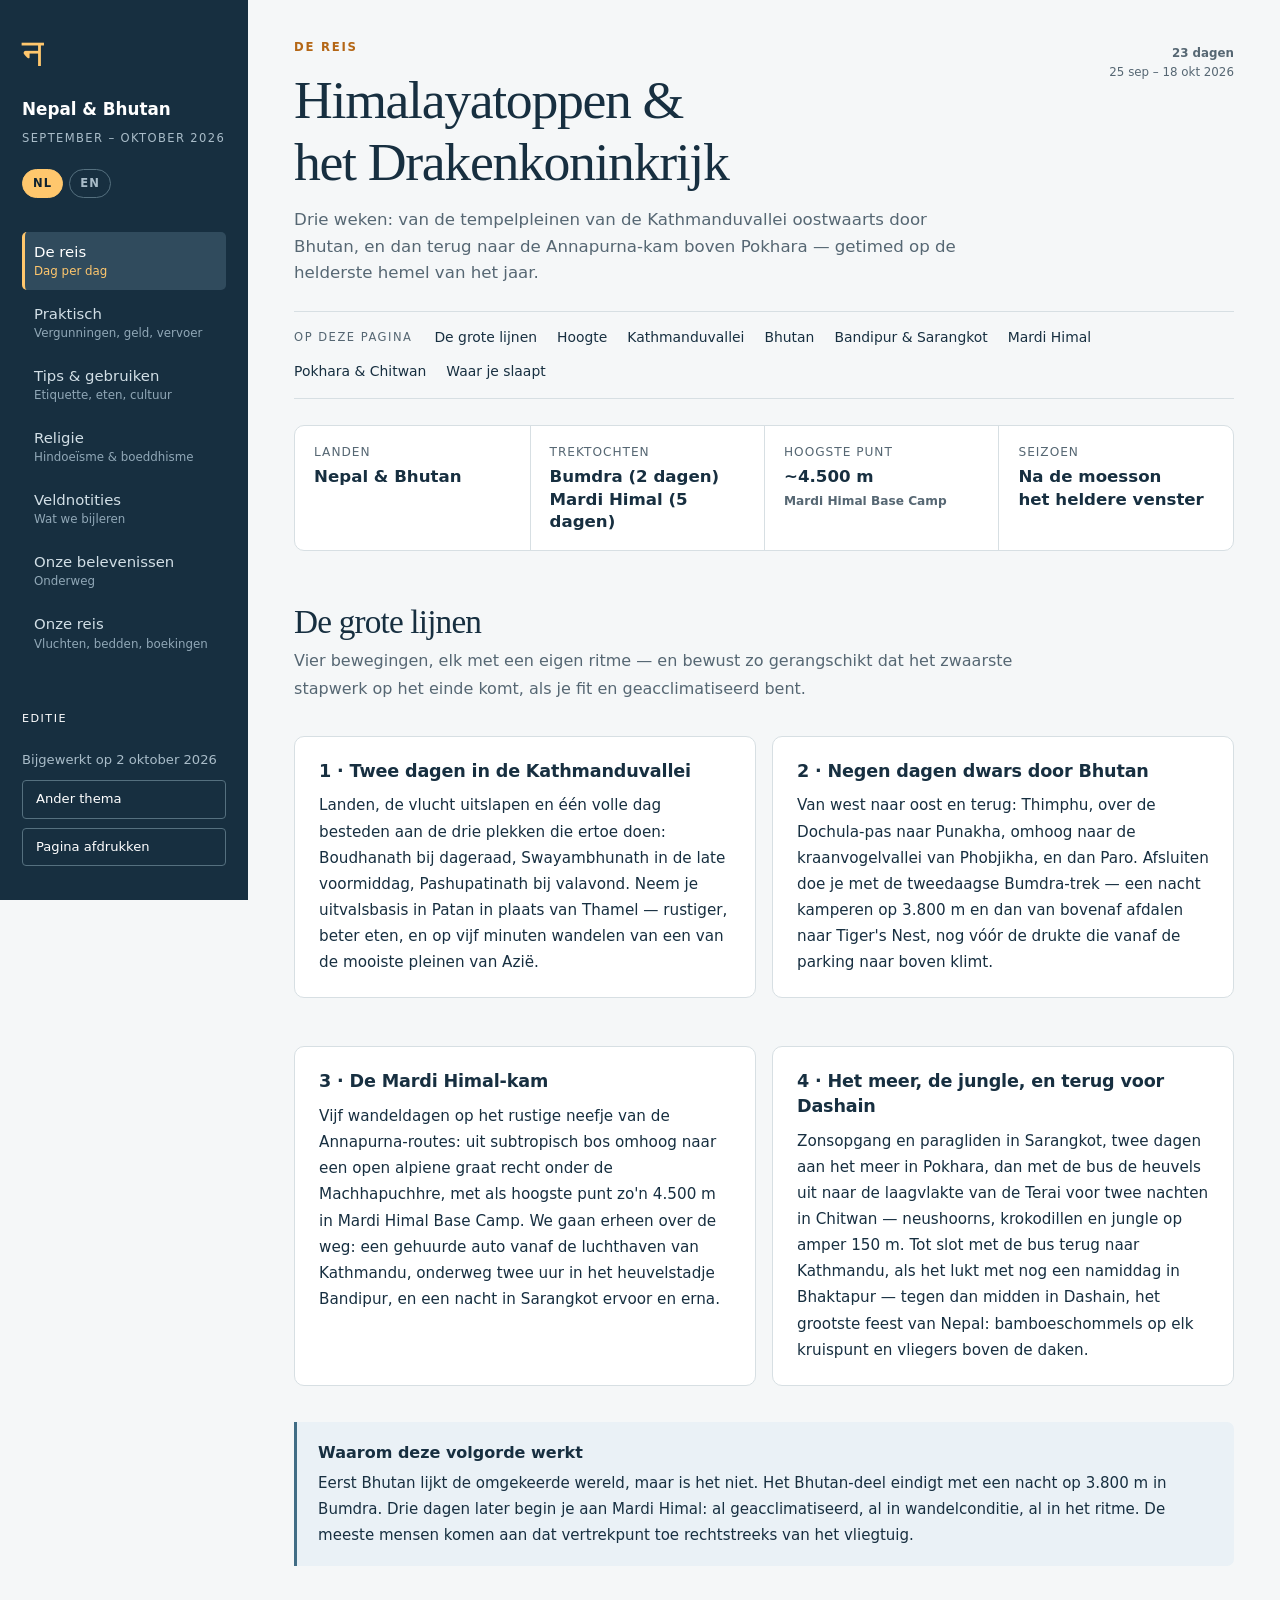
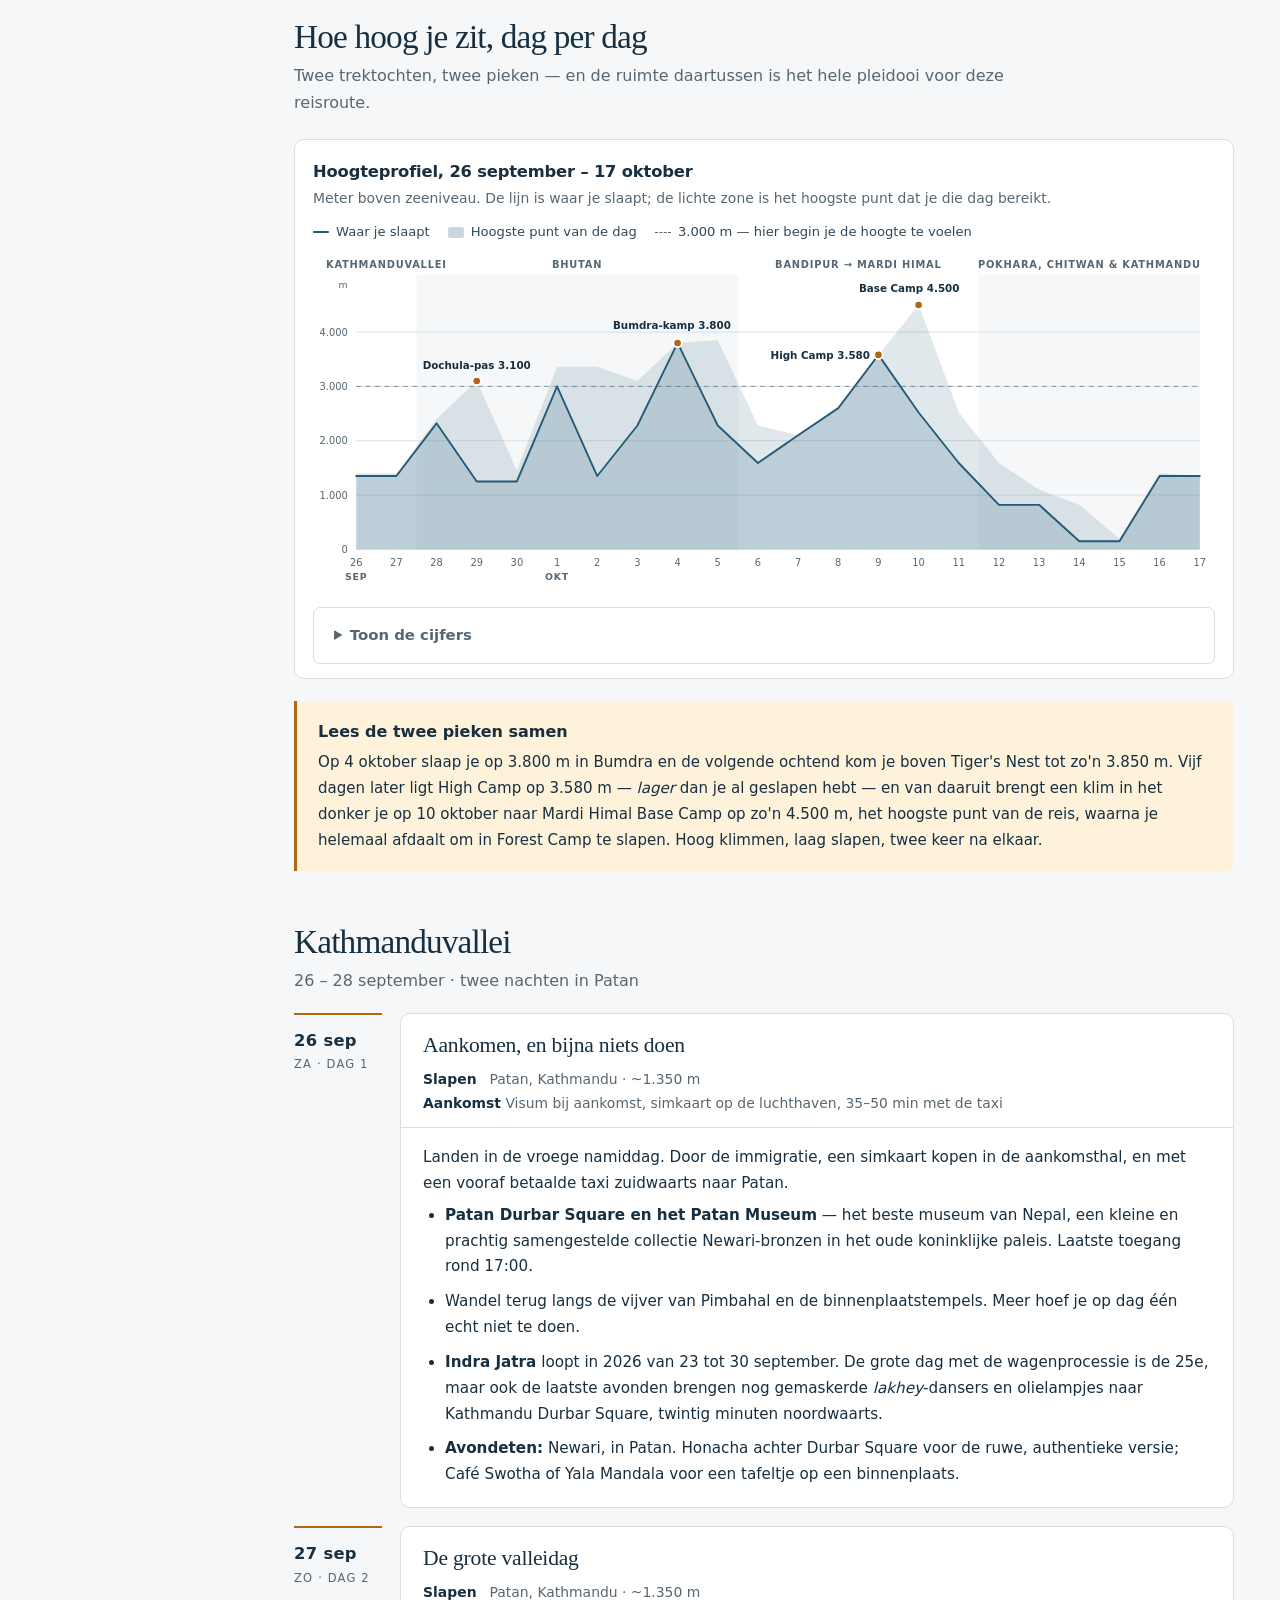
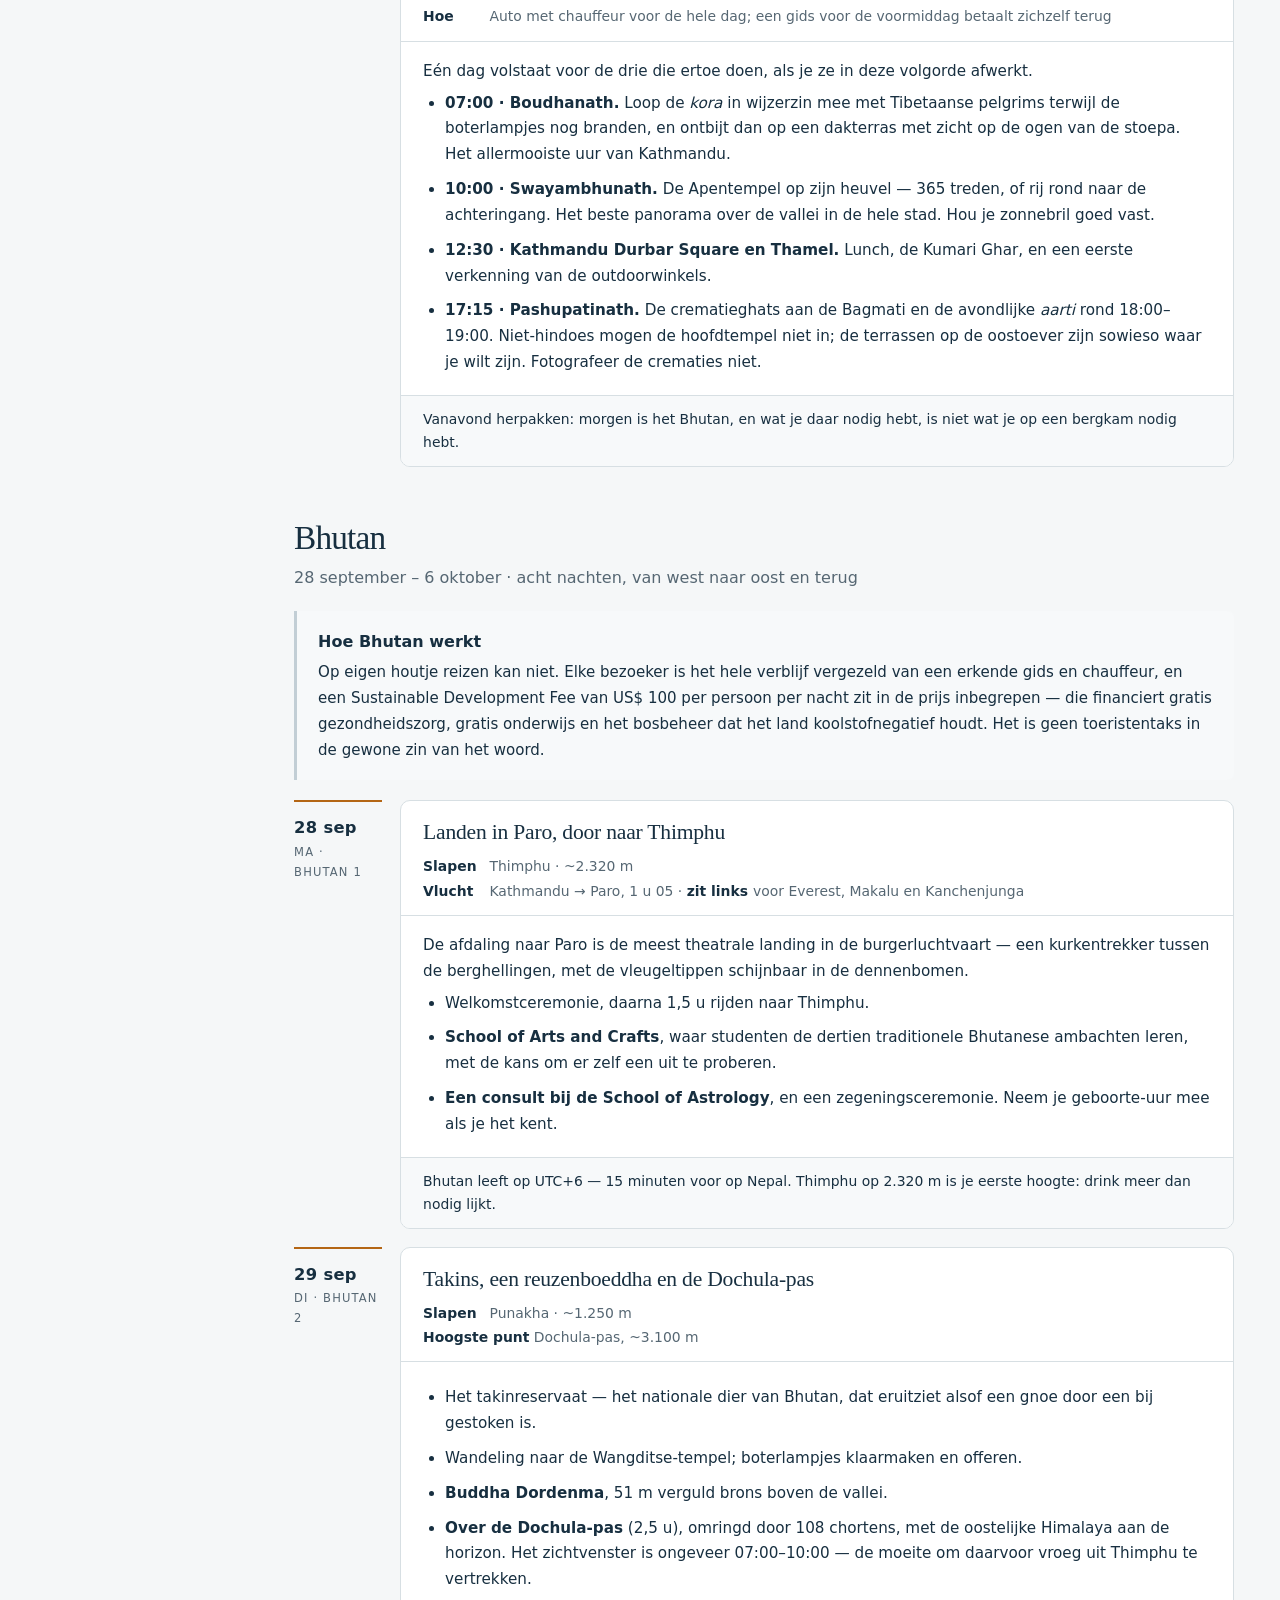
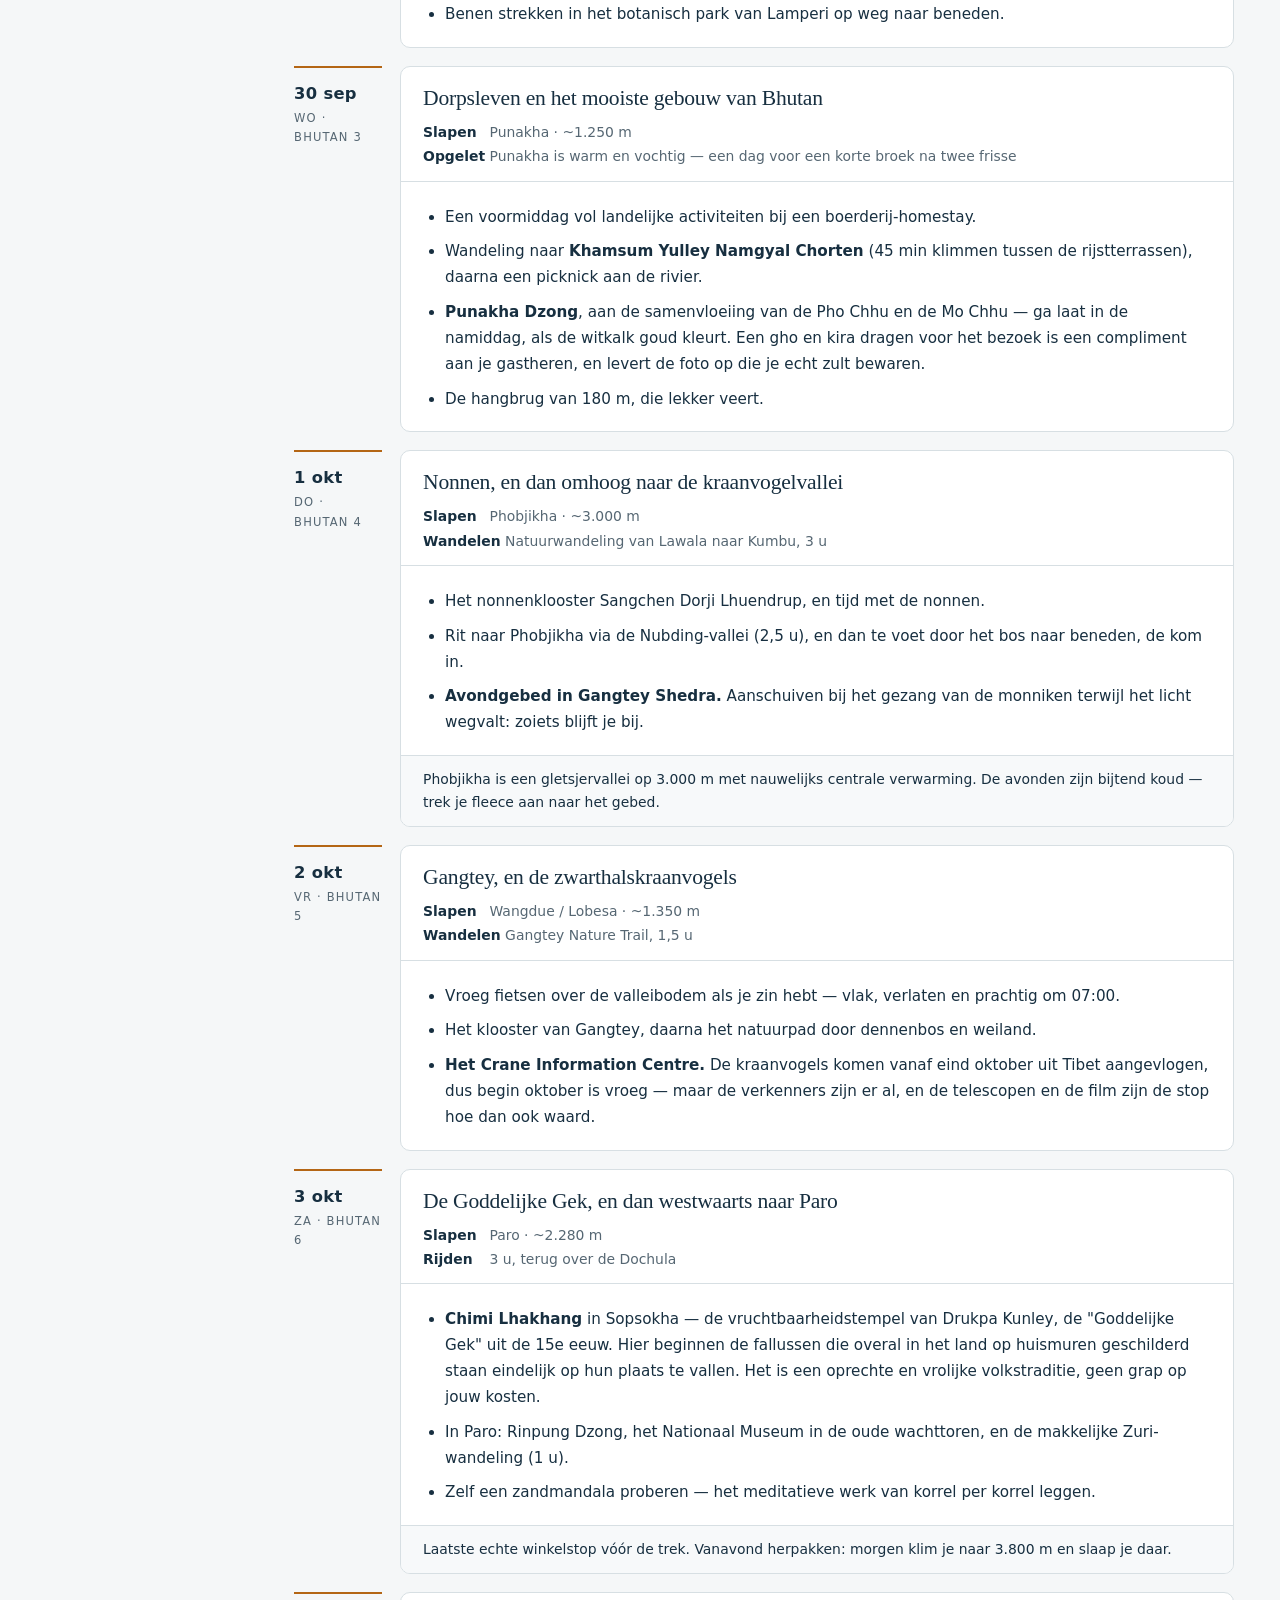
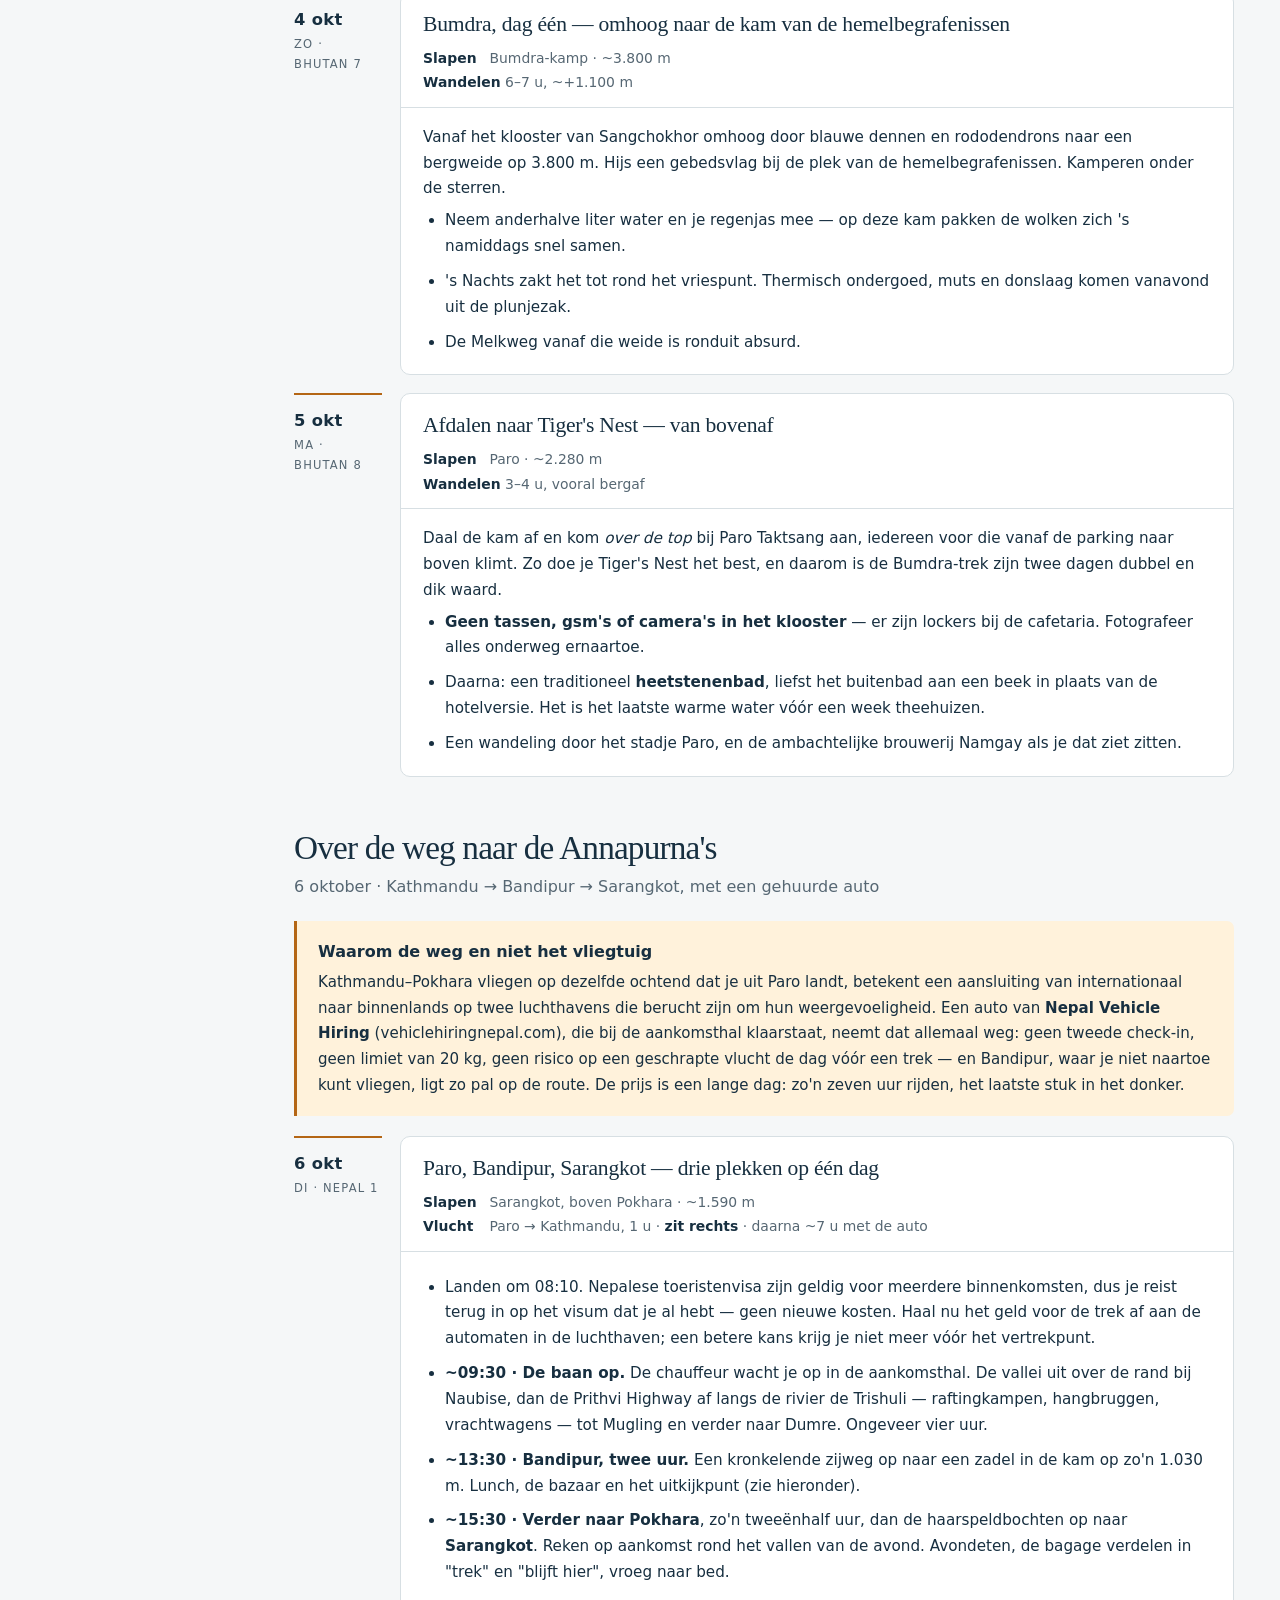
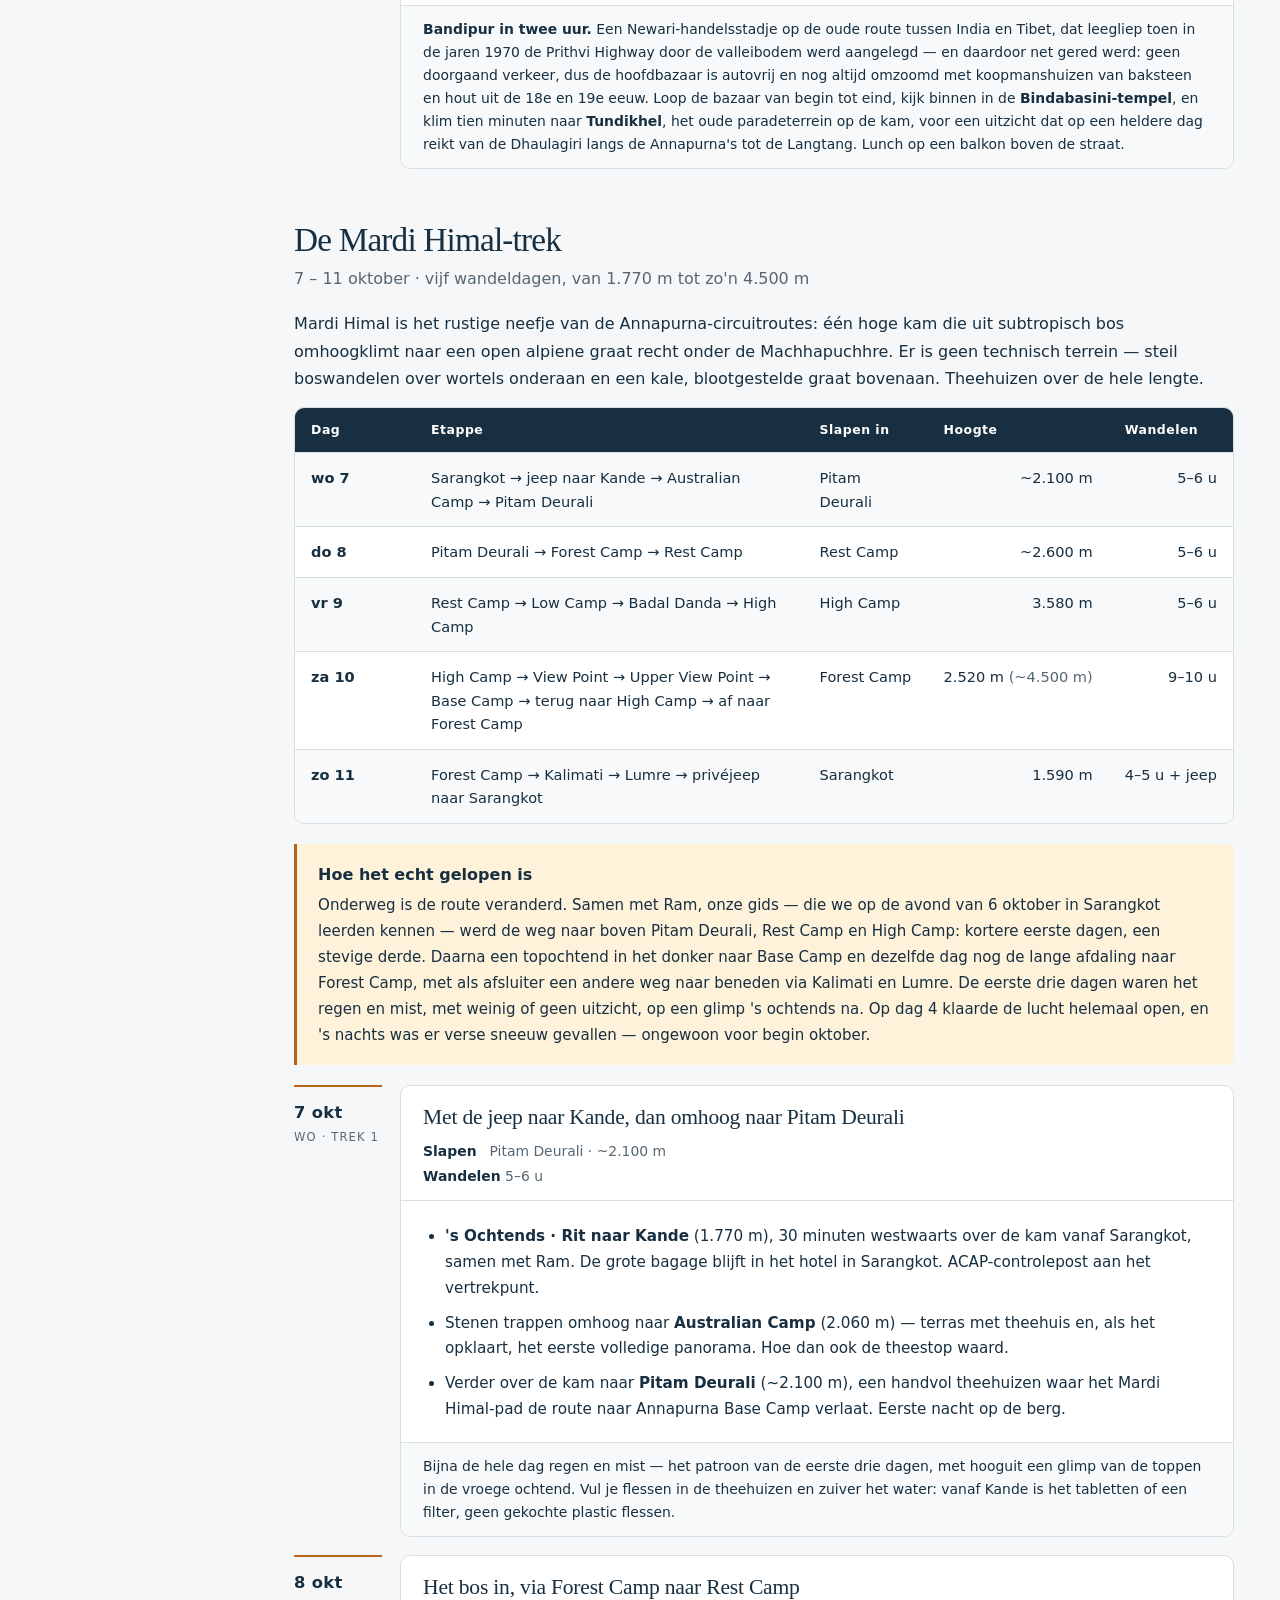
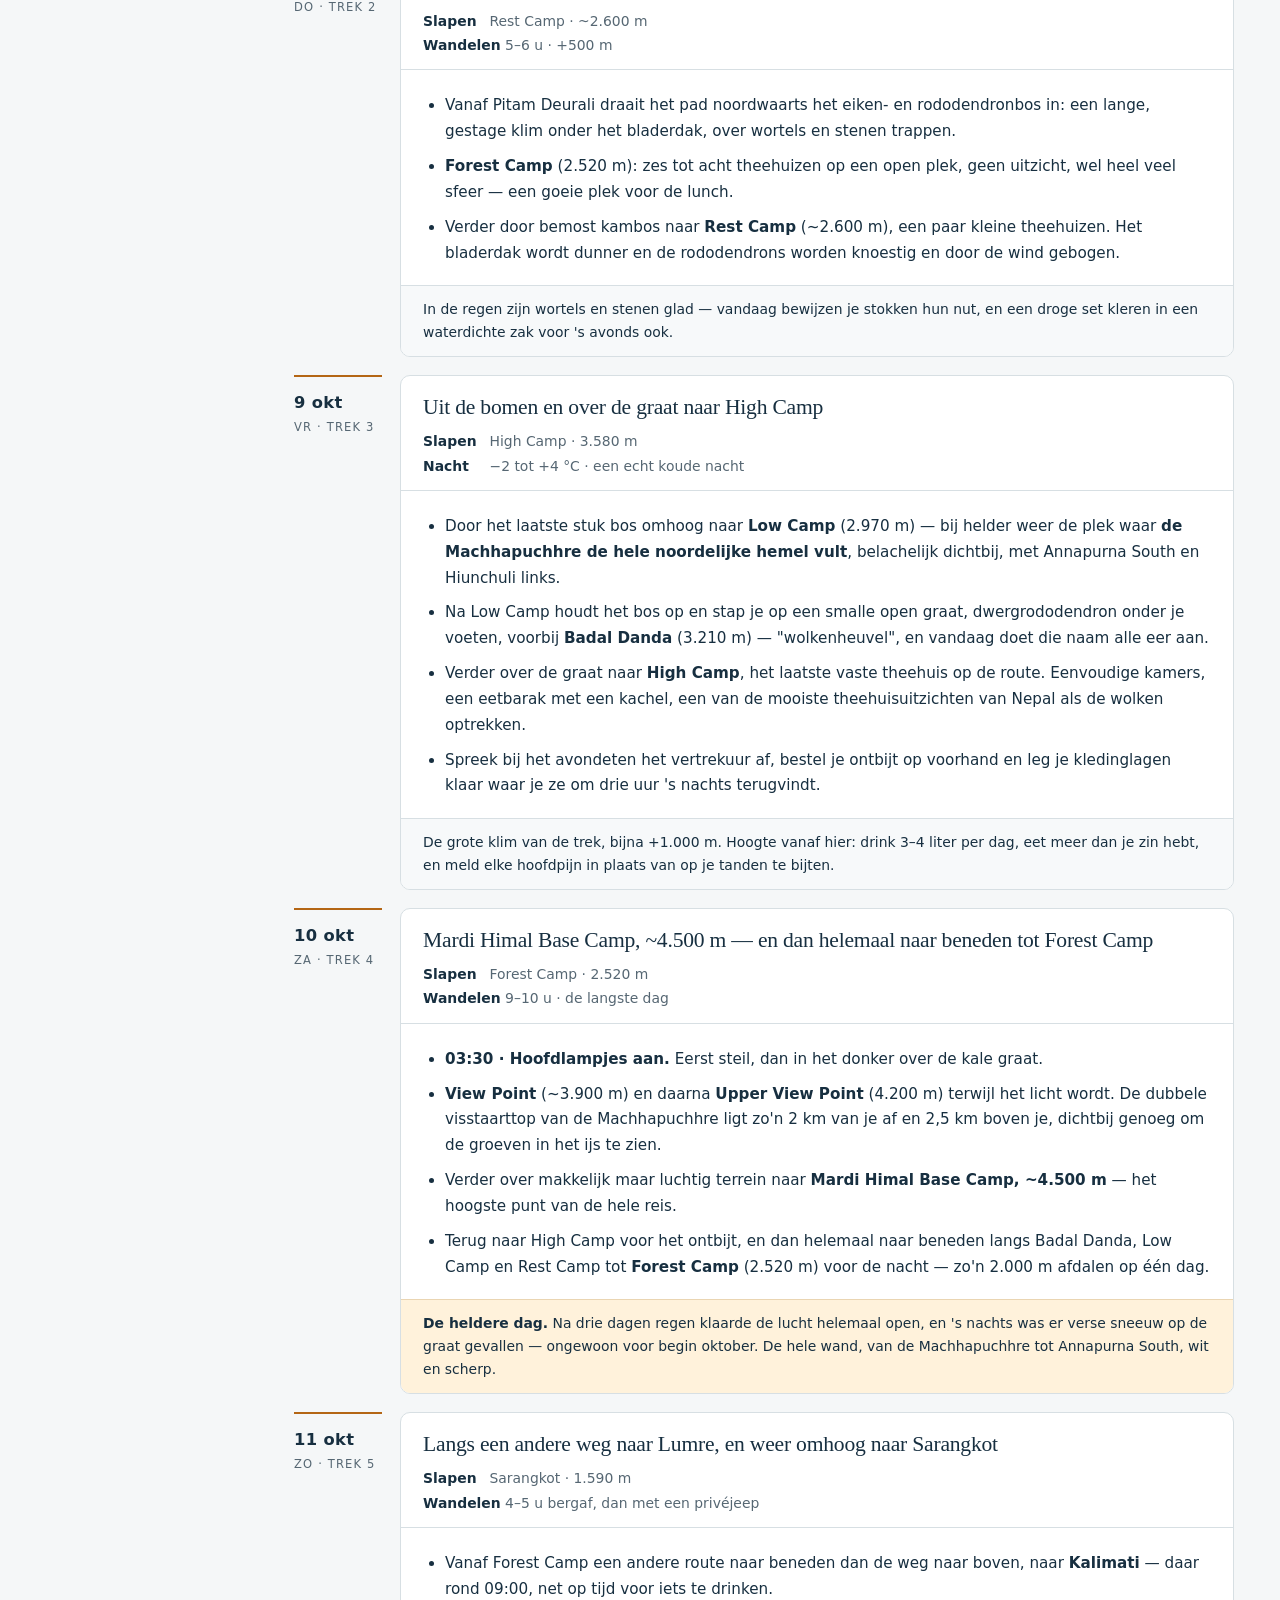
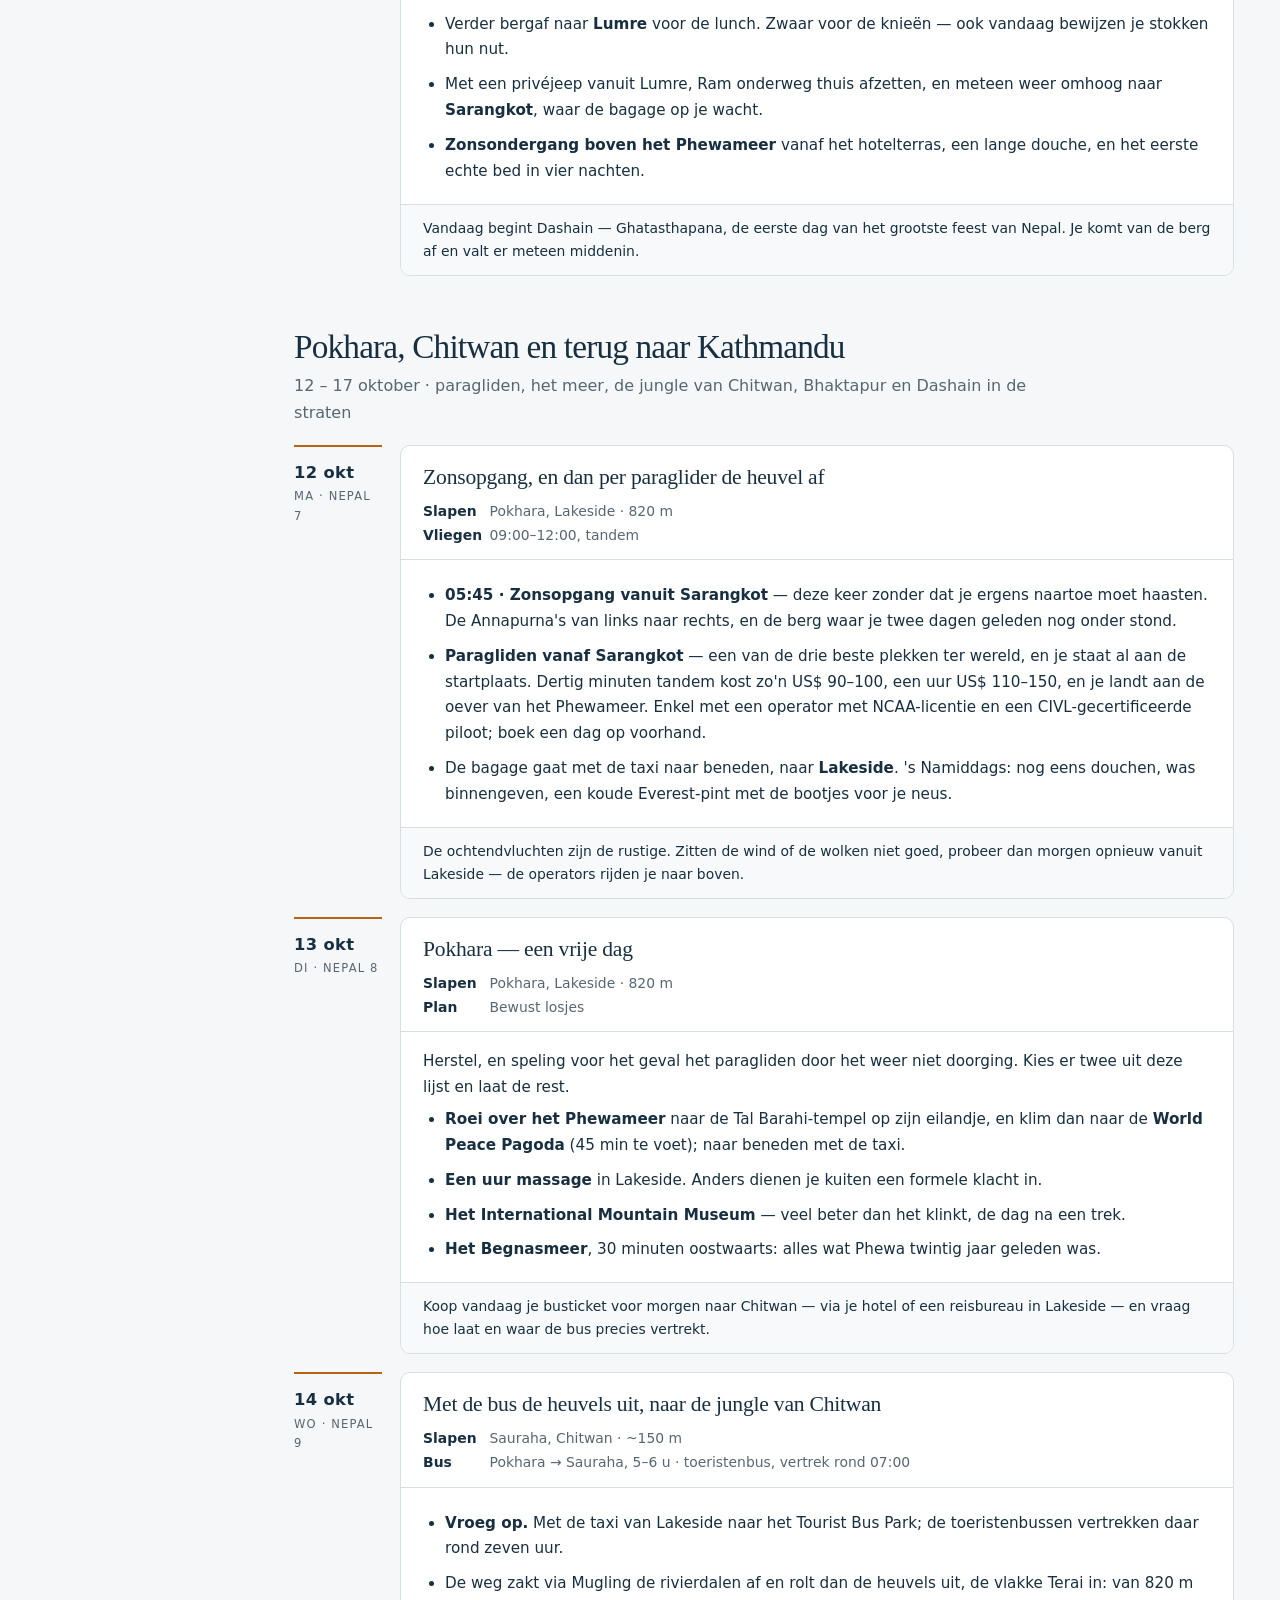
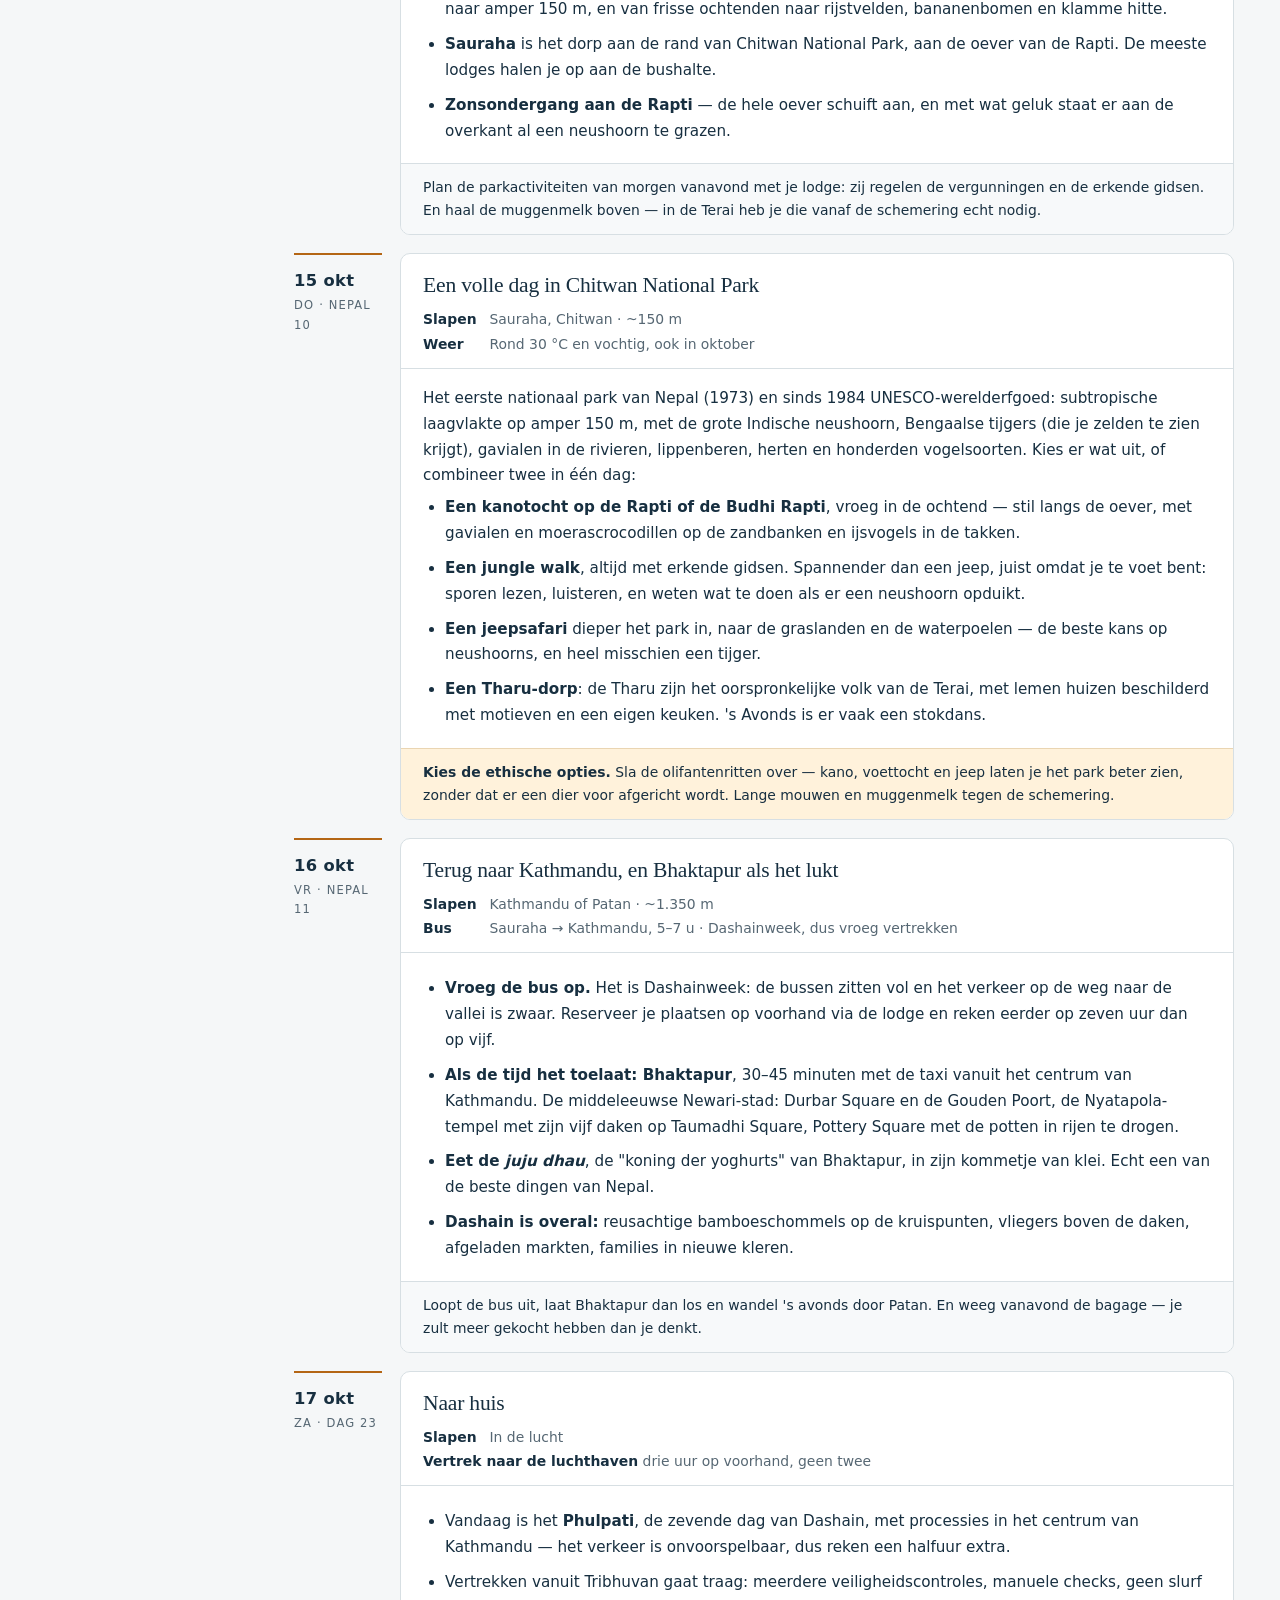
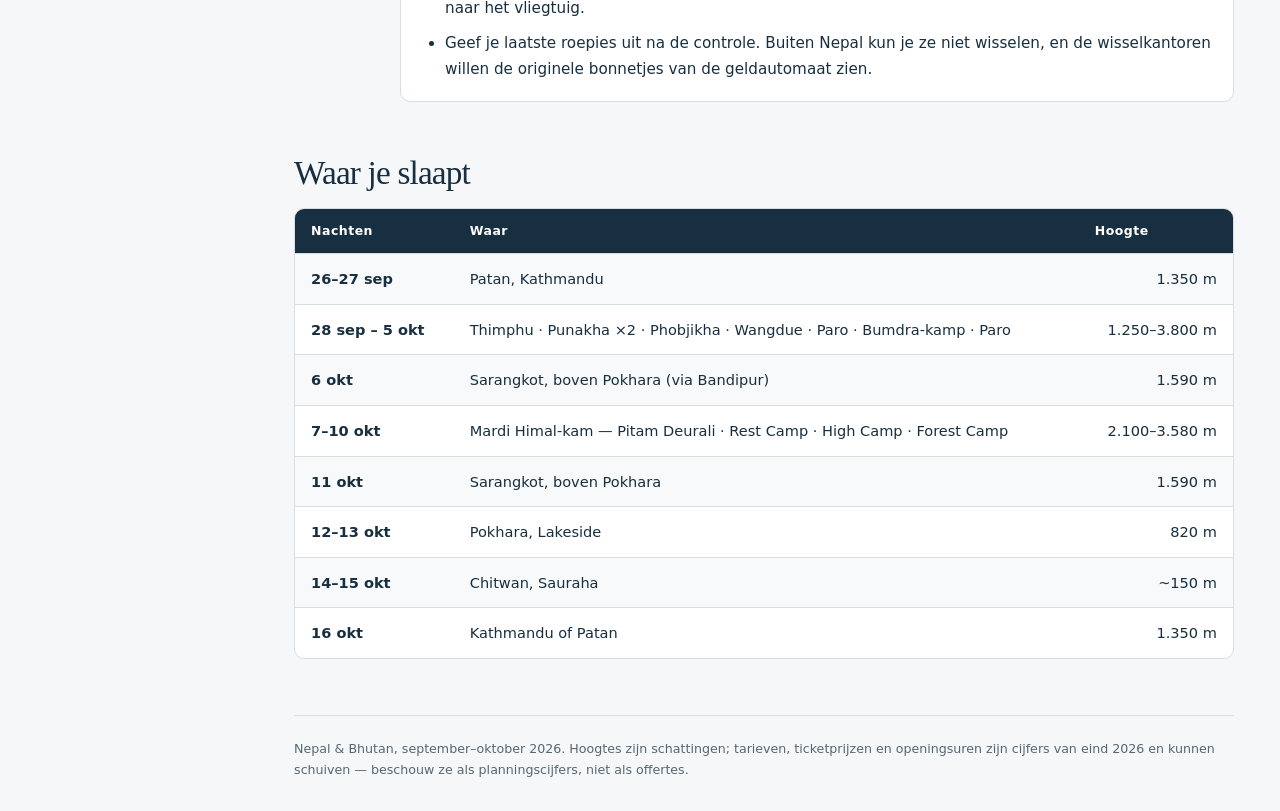
==== commit 4a7a67e3: "Planning: two nights Pokhara, two nights Chitwan by bus, last night Kathmandu with Bhaktapur; no Nag" ====
--- a/index.html
+++ b/index.html
@@ -56,7 +56,7 @@
   <a href="#bhutan">Bhutan</a>
   <a href="#annapurna">Bandipur &amp; Sarangkot</a>
   <a href="#mardi">Mardi Himal</a>
-  <a href="#finale">Pokhara &amp; de vallei</a>
+  <a href="#finale">Pokhara &amp; Chitwan</a>
   <a href="#beds">Waar je slaapt</a>
 </div>
 
@@ -84,8 +84,8 @@
       <p>Vijf wandeldagen op het rustige neefje van de Annapurna-routes: uit subtropisch bos omhoog naar een open alpiene graat recht onder de Machhapuchhre, met als hoogste punt zo'n 4.500 m in Mardi Himal Base Camp. We gaan erheen over de weg: een gehuurde auto vanaf de luchthaven van Kathmandu, onderweg twee uur in het heuvelstadje Bandipur, en een nacht in Sarangkot ervoor en erna.</p>
     </div>
     <div class="panel">
-      <h3>4 · Terug naar de vallei voor Dashain</h3>
-      <p>Zonsopgang en paragliden in Sarangkot, twee dagen aan het meer in Pokhara, dan een vlucht oostwaarts voor een laatste zonsopgang boven de Himalaya in Nagarkot, een nacht binnen de muren van Bhaktapur en een laatste dag in Kathmandu — tegen dan midden in Dashain, het grootste feest van Nepal: bamboeschommels op elk kruispunt en vliegers boven de daken.</p>
+      <h3>4 · Het meer, de jungle, en terug voor Dashain</h3>
+      <p>Zonsopgang en paragliden in Sarangkot, twee dagen aan het meer in Pokhara, dan met de bus de heuvels uit naar de laagvlakte van de Terai voor twee nachten in Chitwan — neushoorns, krokodillen en jungle op amper 150 m. Tot slot met de bus terug naar Kathmandu, als het lukt met nog een namiddag in Bhaktapur — tegen dan midden in Dashain, het grootste feest van Nepal: bamboeschommels op elk kruispunt en vliegers boven de daken.</p>
     </div>
   </div>
 
@@ -112,7 +112,7 @@
 
       <div class="viz-scroll">
       <svg class="viz-svg" id="altSvg" viewBox="0 0 960 372" role="img"
-           aria-label="Hoogteprofiel van 26 september tot 17 oktober 2026. Rond 1.350 meter in de Kathmanduvallei, dan stijgend doorheen Bhutan tot een kamp op 3.800 meter in Bumdra op 4 oktober, een nacht op 1.590 meter in Sarangkot, daarna klimmend over de Mardi Himal-kam tot 3.580 meter in High Camp op 9 oktober en een hoogste punt van zo'n 4.500 meter in Mardi Himal Base Camp op 10 oktober, gevolgd door Pokhara, Nagarkot op 2.195 meter en de vallei op zo'n 1.350 meter."></svg>
+           aria-label="Hoogteprofiel van 26 september tot 17 oktober 2026. Rond 1.350 meter in de Kathmanduvallei, dan stijgend doorheen Bhutan tot een kamp op 3.800 meter in Bumdra op 4 oktober, een nacht op 1.590 meter in Sarangkot, daarna klimmend over de Mardi Himal-kam tot 3.580 meter in High Camp op 9 oktober en een hoogste punt van zo'n 4.500 meter in Mardi Himal Base Camp op 10 oktober, gevolgd door twee nachten in Pokhara op 820 meter, een afdaling tot zo'n 150 meter in Chitwan en tot slot de vallei op zo'n 1.350 meter."></svg>
       </div>
 
       <div class="viz-tip" id="altTip" aria-hidden="true"></div>
@@ -444,8 +444,8 @@
 </section>
 
 <section class="section" id="finale">
-  <h2>Pokhara, en terug naar de vallei</h2>
-  <p class="section-lead">12 – 17 oktober · paragliden, het meer, Nagarkot, Bhaktapur en Dashain in de straten</p>
+  <h2>Pokhara, Chitwan en terug naar Kathmandu</h2>
+  <p class="section-lead">12 – 17 oktober · paragliden, het meer, de jungle van Chitwan, Bhaktapur en Dashain in de straten</p>
 
   <div class="day">
     <div class="date"><strong>12 okt</strong><span>ma · Nepal 7</span></div>
@@ -477,55 +477,59 @@
           <li><b>Het Begnasmeer</b>, 30 minuten oostwaarts: alles wat Phewa twintig jaar geleden was.</li>
         </ul>
       </div>
+      <div class="day-extra">Koop vandaag je busticket voor morgen naar Chitwan — via je hotel of een reisbureau in Lakeside — en vraag hoe laat en waar de bus precies vertrekt.</div>
     </div>
   </div>
 
   <div class="day">
     <div class="date"><strong>14 okt</strong><span>wo · Nepal 9</span></div>
     <div class="day-content">
-      <div class="day-top"><h3>Oostwaarts vliegen, en omhoog naar de rand van de vallei</h3></div>
-      <div class="day-meta"><div><b>Slapen</b> Nagarkot · ~2.195 m</div><div><b>Vlucht</b> Pokhara → Kathmandu, 25–30 min · namiddag, nog te boeken · <b>zit links</b></div></div>
-      <div class="day-body">
-        <ul>
-          <li>Een trage ochtend aan het meer, dan de namiddagvlucht naar het oosten. Zit links voor een laatste blik op de Annapurna's, de Manaslu en de Ganesh Himal.</li>
-          <li><b>Rij meteen door naar Nagarkot</b>, ongeveer een uur ten oosten van de luchthaven. Niet door Kathmandu, geen verkeer.</li>
-          <li>Nagarkot ligt op 2.195 m op de rand van de vallei en kijkt uit over acht Himalayaketens — Ganesh Himal, Langtang Lirung, Dorje Lakpa, Gauri Shankar, en op een heldere oktoberochtend in de verte de Everest.</li>
-        </ul>
-      </div>
-      <div class="day-extra amber"><b>De namiddagvlucht is het risico.</b> Het weer in Pokhara bouwt zich in de loop van de dag op, en net de namiddagvluchten lopen vertraging op of worden geschrapt. Valt die van jou weg, dan boeken de maatschappijen je om naar de eerste vlucht de volgende ochtend — dan mis je de zonsopgang in Nagarkot, maar niet Bhaktapur. Neem de vroegste namiddagvlucht die je kunt krijgen.</div>
+      <div class="day-top"><h3>Met de bus de heuvels uit, naar de jungle van Chitwan</h3></div>
+      <div class="day-meta"><div><b>Slapen</b> Sauraha, Chitwan · ~150 m</div><div><b>Bus</b> Pokhara → Sauraha, 5–6 u · toeristenbus, vertrek rond 07:00</div></div>
+      <div class="day-body">
+        <ul>
+          <li><b>Vroeg op.</b> Met de taxi van Lakeside naar het Tourist Bus Park; de toeristenbussen vertrekken daar rond zeven uur.</li>
+          <li>De weg zakt via Mugling de rivierdalen af en rolt dan de heuvels uit, de vlakke Terai in: van 820 m naar amper 150 m, en van frisse ochtenden naar rijstvelden, bananenbomen en klamme hitte.</li>
+          <li><b>Sauraha</b> is het dorp aan de rand van Chitwan National Park, aan de oever van de Rapti. De meeste lodges halen je op aan de bushalte.</li>
+          <li><b>Zonsondergang aan de Rapti</b> — de hele oever schuift aan, en met wat geluk staat er aan de overkant al een neushoorn te grazen.</li>
+        </ul>
+      </div>
+      <div class="day-extra">Plan de parkactiviteiten van morgen vanavond met je lodge: zij regelen de vergunningen en de erkende gidsen. En haal de muggenmelk boven — in de Terai heb je die vanaf de schemering echt nodig.</div>
     </div>
   </div>
 
   <div class="day">
     <div class="date"><strong>15 okt</strong><span>do · Nepal 10</span></div>
     <div class="day-content">
-      <div class="day-top"><h3>Zonsopgang in het oosten, dan slapen in een middeleeuwse stad</h3></div>
-      <div class="day-meta"><div><b>Slapen</b> Oude stad van Bhaktapur · ~1.400 m</div><div><b>Rit</b> Nagarkot → Bhaktapur, ~45 min</div></div>
-      <div class="day-body">
-        <ul>
-          <li><b>Zonsopgang vanuit Nagarkot</b> — deze keer de oostelijke Himalaya, het spiegelbeeld van Sarangkot. Kies een hotel met kamers die op de bergketen uitkijken, zodat je hem vanaf je eigen balkon ziet.</li>
-          <li>De heuvel af naar <b>Bhaktapur</b>, 45 minuten. Onderweg, of met een kleine omweg, <b>Changunarayan</b> — de oudste tempel van de vallei, op zijn eigen bergkam.</li>
-          <li><b>Slaap binnen de oude stad.</b> Dat is de truc: dagjesmensen komen om tien uur en vertrekken om vijf, en de stad daartussen — bij valavond, bij dageraad, verlicht door lampjes in de deuropeningen — is de mooiste bewaarde Newari-stad van de vallei.</li>
-          <li><b>'s Avonds:</b> Durbar Square en de Gouden Poort, dan Taumadhi Square aan de voet van de Nyatapola-tempel met zijn vijf daken.</li>
-        </ul>
-      </div>
+      <div class="day-top"><h3>Een volle dag in Chitwan National Park</h3></div>
+      <div class="day-meta"><div><b>Slapen</b> Sauraha, Chitwan · ~150 m</div><div><b>Weer</b> Rond 30 °C en vochtig, ook in oktober</div></div>
+      <div class="day-body">
+        <p>Het eerste nationaal park van Nepal (1973) en sinds 1984 UNESCO-werelderfgoed: subtropische laagvlakte op amper 150 m, met de grote Indische neushoorn, Bengaalse tijgers (die je zelden te zien krijgt), gavialen in de rivieren, lippenberen, herten en honderden vogelsoorten. Kies er wat uit, of combineer twee in één dag:</p>
+        <ul>
+          <li><b>Een kanotocht op de Rapti of de Budhi Rapti</b>, vroeg in de ochtend — stil langs de oever, met gavialen en moerascrocodillen op de zandbanken en ijsvogels in de takken.</li>
+          <li><b>Een jungle walk</b>, altijd met erkende gidsen. Spannender dan een jeep, juist omdat je te voet bent: sporen lezen, luisteren, en weten wat te doen als er een neushoorn opduikt.</li>
+          <li><b>Een jeepsafari</b> dieper het park in, naar de graslanden en de waterpoelen — de beste kans op neushoorns, en heel misschien een tijger.</li>
+          <li><b>Een Tharu-dorp</b>: de Tharu zijn het oorspronkelijke volk van de Terai, met lemen huizen beschilderd met motieven en een eigen keuken. 's Avonds is er vaak een stokdans.</li>
+        </ul>
+      </div>
+      <div class="day-extra amber"><b>Kies de ethische opties.</b> Sla de olifantenritten over — kano, voettocht en jeep laten je het park beter zien, zonder dat er een dier voor afgericht wordt. Lange mouwen en muggenmelk tegen de schemering.</div>
     </div>
   </div>
 
   <div class="day">
     <div class="date"><strong>16 okt</strong><span>vr · Nepal 11</span></div>
     <div class="day-content">
-      <div class="day-top"><h3>Bhaktapur bij dageraad, dan een laatste dag in de stad</h3></div>
-      <div class="day-meta"><div><b>Slapen</b> Kathmandu of Patan · ~1.350 m</div><div><b>Feest</b> Dashain is vijf dagen bezig</div></div>
-      <div class="day-body">
-        <ul>
-          <li><b>06:30</b> — loop over de lege pleinen voor de ticketpoorten opengaan. Pottery Square met de potten van die ochtend in rijen te drogen, de straatjes van de houtsnijders, het Pauwenvenster op Dattatreya Square.</li>
+      <div class="day-top"><h3>Terug naar Kathmandu, en Bhaktapur als het lukt</h3></div>
+      <div class="day-meta"><div><b>Slapen</b> Kathmandu of Patan · ~1.350 m</div><div><b>Bus</b> Sauraha → Kathmandu, 5–7 u · Dashainweek, dus vroeg vertrekken</div></div>
+      <div class="day-body">
+        <ul>
+          <li><b>Vroeg de bus op.</b> Het is Dashainweek: de bussen zitten vol en het verkeer op de weg naar de vallei is zwaar. Reserveer je plaatsen op voorhand via de lodge en reken eerder op zeven uur dan op vijf.</li>
+          <li><b>Als de tijd het toelaat: Bhaktapur</b>, 30–45 minuten met de taxi vanuit het centrum van Kathmandu. De middeleeuwse Newari-stad: Durbar Square en de Gouden Poort, de Nyatapola-tempel met zijn vijf daken op Taumadhi Square, Pottery Square met de potten in rijen te drogen.</li>
           <li><b>Eet de <em>juju dhau</em></b>, de "koning der yoghurts" van Bhaktapur, in zijn kommetje van klei. Echt een van de beste dingen van Nepal.</li>
-          <li>Rond de middag naar Kathmandu. Shoppen — pashmina, thangka, klankschalen, thee, loktapapier — of de Garden of Dreams, of een kookles, of het heuvelstadje Kirtipur op de rand van de vallei.</li>
           <li><b>Dashain is overal:</b> reusachtige bamboeschommels op de kruispunten, vliegers boven de daken, afgeladen markten, families in nieuwe kleren.</li>
         </ul>
       </div>
-      <div class="day-extra">Weeg vanavond de bagage. Je zult meer gekocht hebben dan je denkt.</div>
+      <div class="day-extra">Loopt de bus uit, laat Bhaktapur dan los en wandel 's avonds door Patan. En weeg vanavond de bagage — je zult meer gekocht hebben dan je denkt.</div>
     </div>
   </div>
 
@@ -555,8 +559,7 @@
     <tr><td>7–10 okt</td><td>Mardi Himal-kam — Pitam Deurali · Rest Camp · High Camp · Forest Camp</td><td class="num">2.100–3.580 m</td></tr>
     <tr><td>11 okt</td><td>Sarangkot, boven Pokhara</td><td class="num">1.590 m</td></tr>
     <tr><td>12–13 okt</td><td>Pokhara, Lakeside</td><td class="num">820 m</td></tr>
-    <tr><td>14 okt</td><td>Nagarkot, rand van de Kathmanduvallei</td><td class="num">2.195 m</td></tr>
-    <tr><td>15 okt</td><td>Oude stad van Bhaktapur</td><td class="num">1.400 m</td></tr>
+    <tr><td>14–15 okt</td><td>Chitwan, Sauraha</td><td class="num">~150 m</td></tr>
     <tr><td>16 okt</td><td>Kathmandu of Patan</td><td class="num">1.350 m</td></tr>
   </table></div>
 </section>
@@ -582,16 +585,16 @@
     {d:"11 okt", p:"Sarangkot",          s:1590, h:2520, leg:2},
     {d:"12 okt", p:"Pokhara, Lakeside",  s:820,  h:1590, leg:3},
     {d:"13 okt", p:"Pokhara, Lakeside",  s:820,  h:1100, leg:3},
-    {d:"14 okt", p:"Nagarkot",           s:2195, h:2195, leg:3},
-    {d:"15 okt", p:"Bhaktapur",          s:1400, h:2195, leg:3},
-    {d:"16 okt", p:"Patan / Kathmandu",  s:1350, h:1400, leg:3},
+    {d:"14 okt", p:"Chitwan",            s:150,  h:820,  leg:3},
+    {d:"15 okt", p:"Chitwan",            s:150,  h:200,  leg:3},
+    {d:"16 okt", p:"Kathmandu",          s:1350, h:1400, leg:3},
     {d:"17 okt", p:"Vlucht naar huis",   s:1350, h:1350, leg:3}
   ];
   var LEGS = [
     {n:"Kathmanduvallei",       a:0,  b:1},
     {n:"Bhutan",                a:2,  b:9},
     {n:"Bandipur → Mardi Himal", a:10, b:15},
-    {n:"Pokhara & vallei",      a:16, b:21}
+    {n:"Pokhara, Chitwan & Kathmandu", a:16, b:21}
   ];
 
   var W=960,H=372,L=46,R=16,T=58,B=48;
